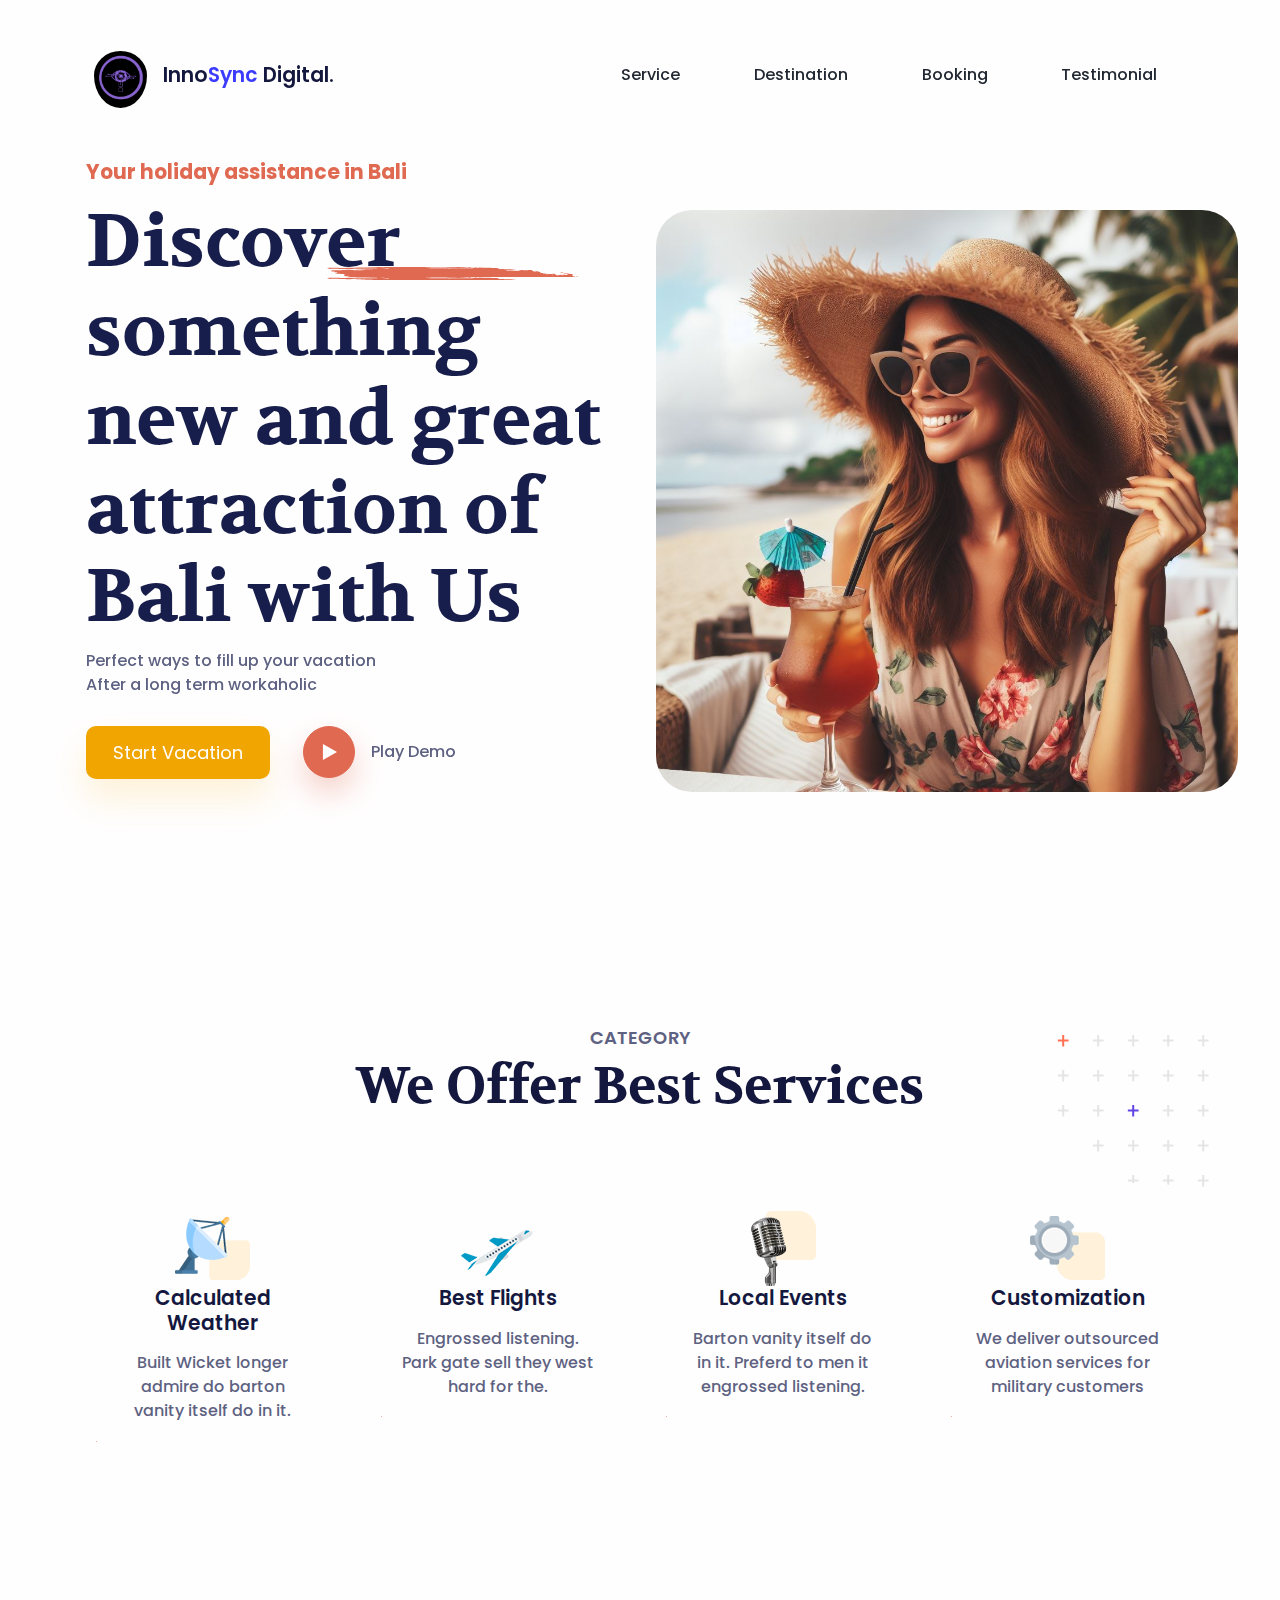
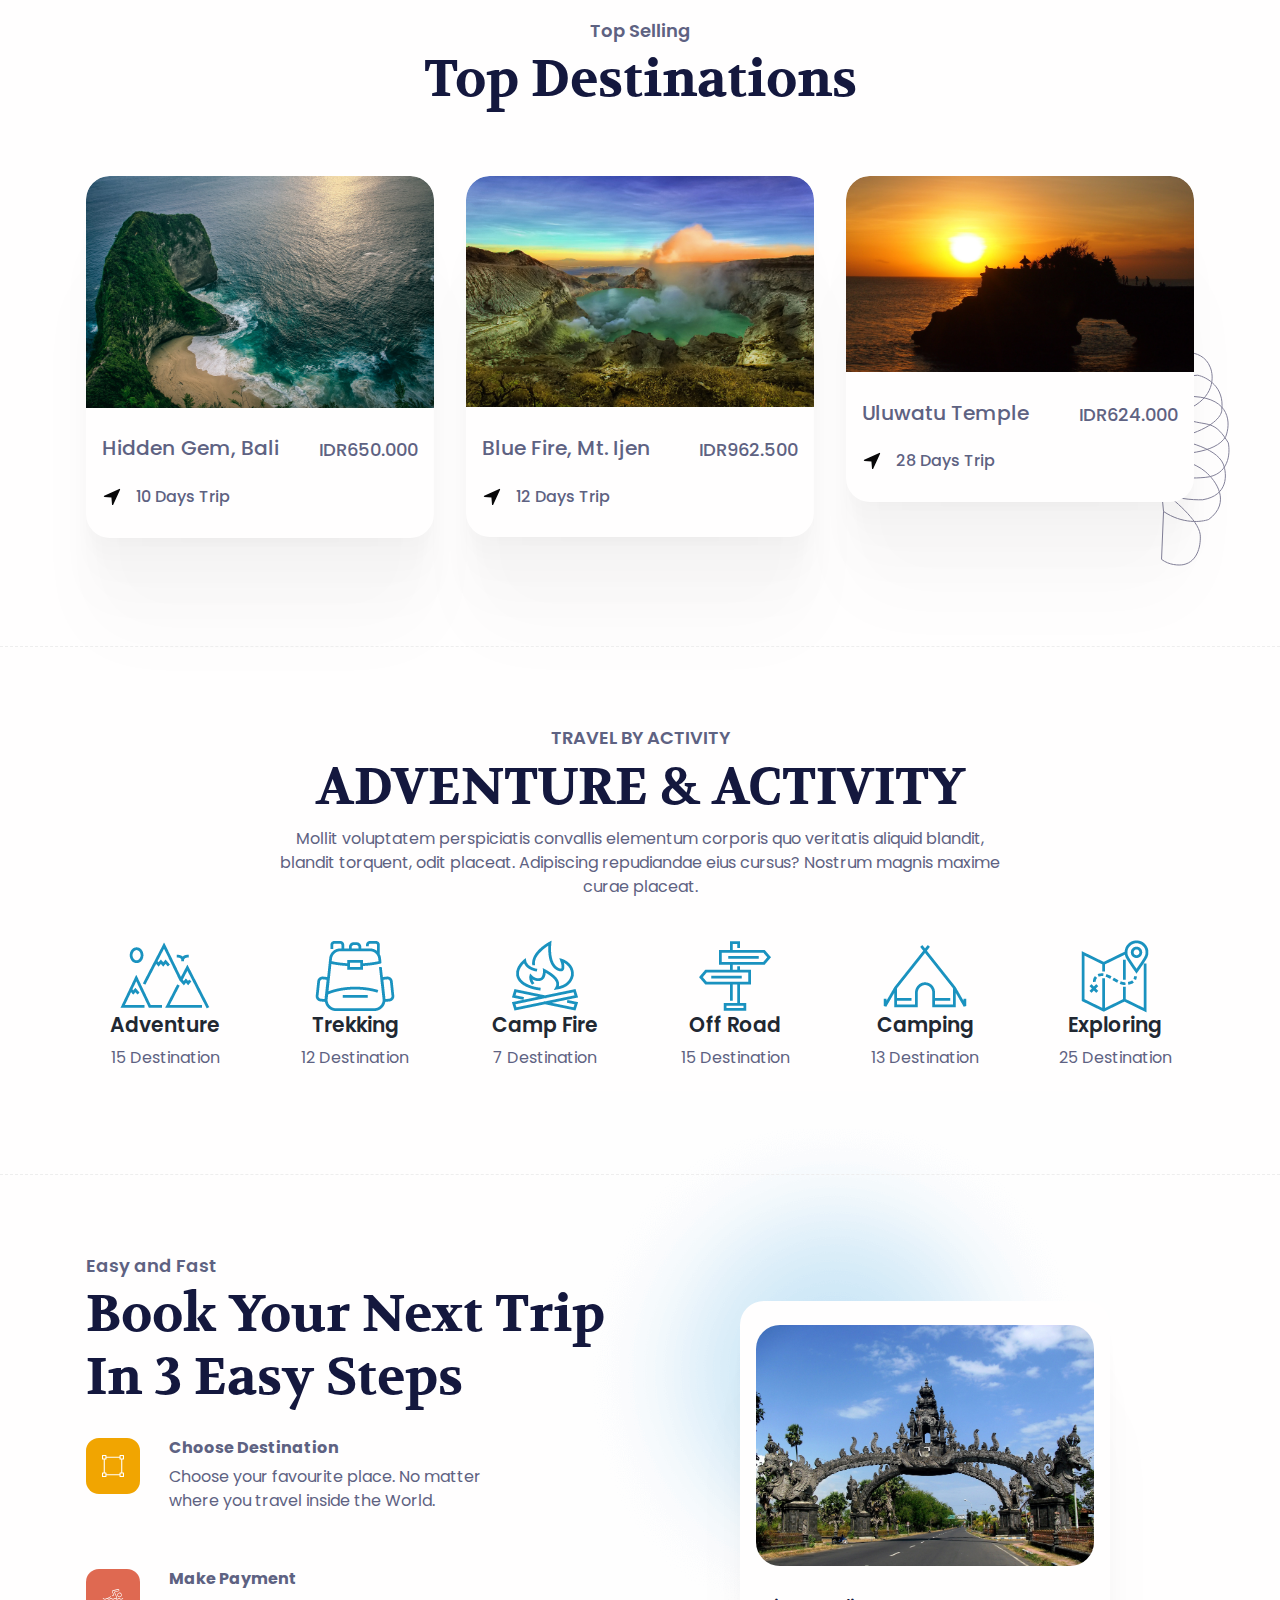
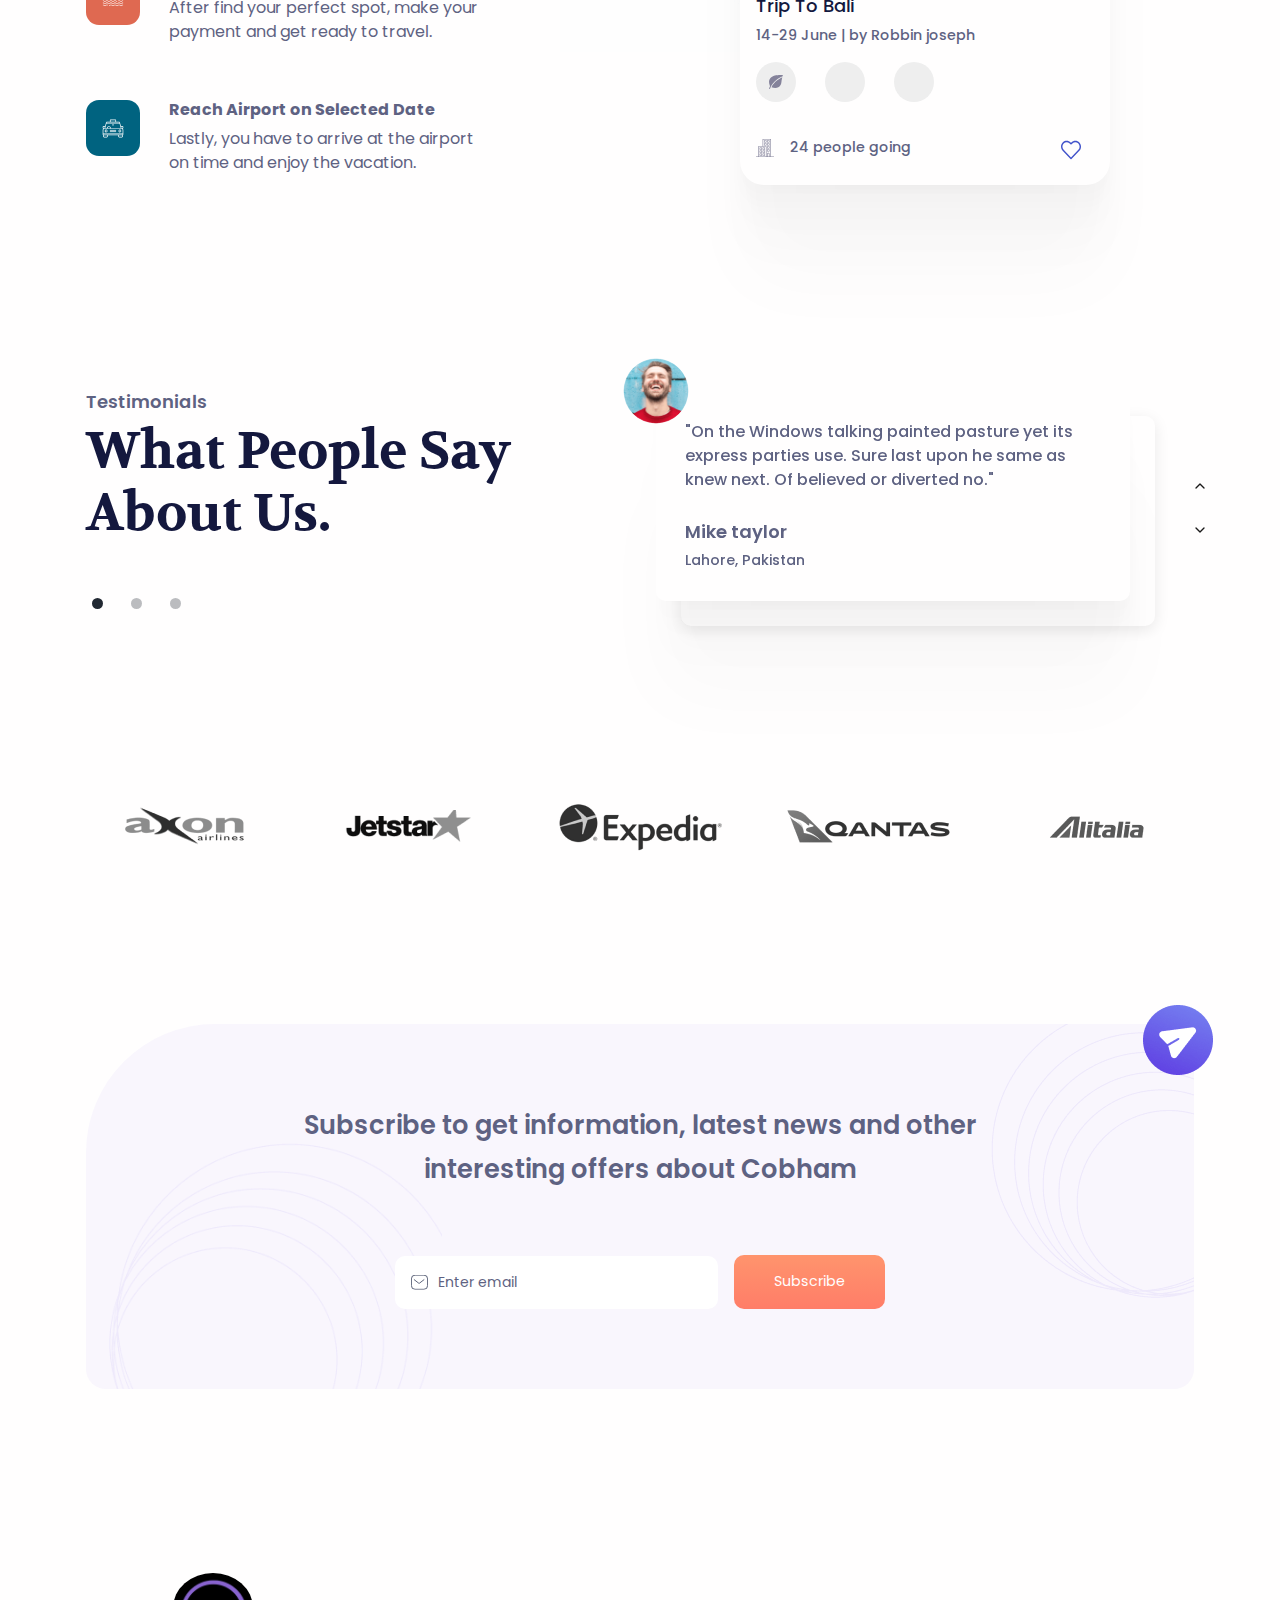
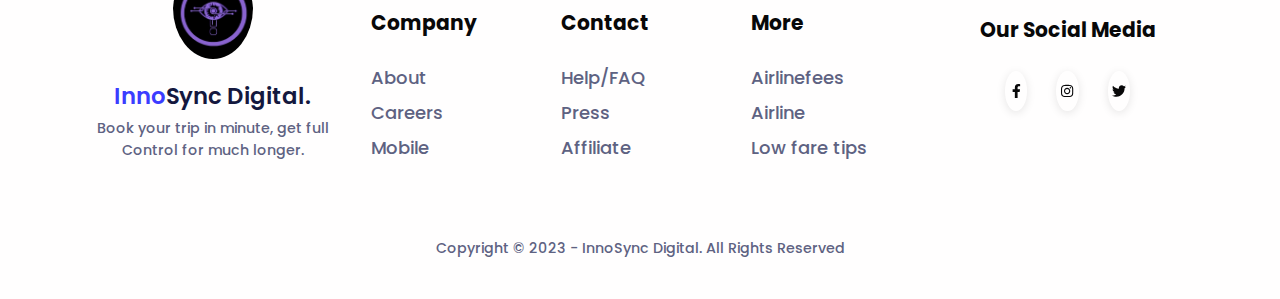
==== index.html @ 0de0a308 "Add files via upload" ====
<!DOCTYPE html>
<html lang="en-US" dir="ltr">

  <head>
    <meta charset="utf-8">
    <meta http-equiv="X-UA-Compatible" content="IE=edge">
    <meta name="viewport" content="width=device-width, initial-scale=1">


    <!-- ===============================================-->
    <!--    Document Title-->
    <!-- ===============================================-->
    <title>InnoSync | Travel Agency </title>


    <!-- ===============================================-->
    <!--    Favicons-->
    <!-- ===============================================-->
    <link rel="apple-touch-icon" sizes="180x180" href="../public/assets/img/favicons/apple-touch-icon.png">
    <link rel="icon" type="image/png" sizes="32x32" href="../public/assets/img/favicons/favicon-32x32.png">
    <link rel="icon" type="image/png" sizes="16x16" href="../public/assets/img/favicons/favicon-16x16.png">
    <link rel="shortcut icon" type="image/x-icon" href="../public/assets/img/favicons/favicon.ico">
    <link rel="manifest" href="../public/assets/img/favicons/manifest.json">
    <meta name="msapplication-TileImage" content="../public/assets/img/favicons/mstile-150x150.png">
    <meta name="theme-color" content="#ffffff">


    <!-- ===============================================-->
    <!--    Stylesheets-->
    <!-- ===============================================-->
    <link href="../public/assets/css/theme.css" rel="stylesheet" />

  </head>


  <body>

    <!-- ===============================================-->
    <!--    Main Content-->
    <!-- ===============================================-->
    <main class="main" id="top">
      <nav class="navbar navbar-expand-lg navbar-light fixed-top py-5 d-block" data-navbar-on-scroll="data-navbar-on-scroll">
        <div class="container">
          <a class="navbar-brand d-flex" href="index.html">
            <img src="../public/assets/img/logo.jpg" height="65" alt="logo" class="rounded-circle pt-2 mx-2" />
            <h4 class="align-self-center pt-2 ms-2">Inno<span style="color: rgb(60, 60, 255);">Sync</span> Digital.</h4>
          </a>
          <button class="navbar-toggler" type="button" data-bs-toggle="collapse" data-bs-target="#navbarSupportedContent" aria-controls="navbarSupportedContent" aria-expanded="false" aria-label="Toggle navigation"><span class="navbar-toggler-icon"> </span></button>
          <div class="collapse navbar-collapse border-top border-lg-0 mt-4 mt-lg-0" id="navbarSupportedContent">
            <ul class="navbar-nav ms-auto pt-2 pt-lg-0 font-base align-items-lg-center align-items-start">
              <li class="nav-item px-3 px-xl-4"><a class="nav-link fw-medium" aria-current="page" href="#service">Service</a></li>
              <li class="nav-item px-3 px-xl-4"><a class="nav-link fw-medium" aria-current="page" href="#destination">Destination</a></li>
              <li class="nav-item px-3 px-xl-4"><a class="nav-link fw-medium" aria-current="page" href="#booking">Booking</a></li>
              <li class="nav-item px-3 px-xl-4"><a class="nav-link fw-medium" aria-current="page" href="#testimonial">Testimonial</a></li>
            </ul>
          </div>
        </div>
      </nav>
      <section style="padding-top: 7rem;">
        <div class="bg-holder" style="background-image:url(assets/img/hero/hero-bg.svg);">
        </div>
        <!--/.bg-holder-->

        <div class="container">
          <div class="row align-items-center">
            <div class="col-12 col-md-5 col-lg-6 order-0 order-md-1 px-0 pe-3 text-end"><img class="mx-0 mt-7 pt-md-0 hero-img ms-md-3 rounded-3" src="../public/assets/img/hero/Hero-img.jpeg" alt="hero-header" width="100%"/></div>
            <div class="col-md-7 col-lg-6 text-md-start text-center py-6">
              <h4 class="fw-bold text-danger mb-3">Your holiday assistance in Bali</h4>
              <h1 class="hero-title">Discover something new and great attraction of Bali with Us</h1>
              <p class="mb-4 fw-medium text-lg-start">Perfect ways to fill up your vacation <br class="d-none d-xl-block" />After a long term workaholic</p>
              <div class="text-center text-md-start"> <a class="btn btn-primary btn-lg me-md-4 mb-3 mb-md-0 border-0 primary-btn-shadow" href="#!" role="button">Start Vacation</a>
                <div class="w-100 d-block d-md-none"></div><a href="#!" role="button" data-bs-toggle="modal" data-bs-target="#popupVideo"><span class="btn btn-danger round-btn-lg rounded-circle me-3 danger-btn-shadow"> <img src="../public/assets/img/hero/play.svg" width="15" alt="paly"/></span></a><span class="fw-medium">Play Demo</span>
                <div class="modal fade" id="popupVideo" tabindex="-1" aria-labelledby="popupVideo" aria-hidden="true">
                  <div class="modal-dialog modal-dialog-centered modal-lg">
                    <div class="modal-content">
                      <iframe class="rounded" style="width:100%;max-height:500px;" height="500px" src="https://www.youtube.com/embed/_lhdhL4UDIo" title="YouTube video player" allow="accelerometer; autoplay; clipboard-write; encrypted-media; gyroscope; picture-in-picture" allowfullscreen="allowfullscreen"></iframe>
                    </div>
                  </div>
                </div>
              </div>
            </div>
          </div>
        </div>
      </section>


      <!-- ============================================-->
      <!-- <section> begin ============================-->
      <section class="pt-5 pt-md-9" id="service">

        <div class="container">
          <div class="position-absolute z-index--1 end-0 d-none d-lg-block"><img src="../public/assets/img/category/shape.svg" style="max-width: 200px" alt="service" /></div>
          <div class="mb-7 text-center">
            <h5 class="text-secondary">CATEGORY </h5>
            <h3 class="fs-xl-10 fs-lg-8 fs-7 fw-bold font-cursive text-capitalize">We Offer Best Services</h3>
          </div>
          <div class="row">
            <div class="col-lg-3 col-sm-6 mb-6">
              <div class="card service-card shadow-hover rounded-3 text-center align-items-center">
                <div class="card-body p-xxl-5 p-4"> <img src="../public/assets/img/category/icon1.png" width="75" alt="Service" />
                  <h4 class="mb-3">Calculated Weather</h4>
                  <p class="mb-0 fw-medium">Built Wicket longer admire do barton vanity itself do in it.</p>
                </div>
              </div>
            </div>
            <div class="col-lg-3 col-sm-6 mb-6">
              <div class="card service-card shadow-hover rounded-3 text-center align-items-center">
                <div class="card-body p-xxl-5 p-4"> <img src="../public/assets/img/category/icon2.png" width="75" alt="Service" />
                  <h4 class="mb-3">Best Flights</h4>
                  <p class="mb-0 fw-medium">Engrossed listening. Park gate sell they west hard for the.</p>
                </div>
              </div>
            </div>
            <div class="col-lg-3 col-sm-6 mb-6">
              <div class="card service-card shadow-hover rounded-3 text-center align-items-center">
                <div class="card-body p-xxl-5 p-4"> <img src="../public/assets/img/category/icon3.png" width="75" alt="Service" />
                  <h4 class="mb-3">Local Events</h4>
                  <p class="mb-0 fw-medium">Barton vanity itself do in it. Preferd to men it engrossed listening.</p>
                </div>
              </div>
            </div>
            <div class="col-lg-3 col-sm-6 mb-6">
              <div class="card service-card shadow-hover rounded-3 text-center align-items-center">
                <div class="card-body p-xxl-5 p-4"> <img src="../public/assets/img/category/icon4.png" width="75" alt="Service" />
                  <h4 class="mb-3">Customization</h4>
                  <p class="mb-0 fw-medium">We deliver outsourced aviation services for military customers</p>
                </div>
              </div>
            </div>
          </div>
        </div><!-- end of .container-->

      </section>
      <!-- <section> close ============================-->
      <!-- ============================================-->




      <!-- ============================================-->
      <!-- <section> begin ============================-->
      <section class="pt-5" id="destination">

        <div class="container">
          <div class="position-absolute start-100 bottom-0 translate-middle-x d-none d-xl-block ms-xl-n4"><img src="../public/assets/img/dest/shape.svg" alt="destination" /></div>
          <div class="mb-7 text-center">
            <h5 class="text-secondary">Top Selling </h5>
            <h3 class="fs-xl-10 fs-lg-8 fs-7 fw-bold font-cursive text-capitalize">Top Destinations</h3>
          </div>
          <div class="row">
            <div class="col-md-4 mb-4">
              <div class="card overflow-hidden shadow"> <img class="card-img-top" src="../public/assets/img/dest/dest1.jpg" alt="Hidden Gem, Bali" />
                <div class="card-body py-4 px-3">
                  <div class="d-flex flex-column flex-lg-row justify-content-between mb-3">
                    <h4 class="text-secondary fw-medium"><a class="link-900 text-decoration-none stretched-link" href="#!">Hidden Gem, Bali</a></h4><span class="fs-1 fw-medium">IDR650.000</span>
                  </div>
                  <div class="d-flex align-items-center"> <img src="../public/assets/img/dest/navigation.svg" style="margin-right: 14px" width="20" alt="navigation" /><span class="fs-0 fw-medium">10 Days Trip</span></div>
                </div>
              </div>
            </div>
            <div class="col-md-4 mb-4">
              <div class="card overflow-hidden shadow"> <img class="card-img-top" src="../public/assets/img/dest/dest2.jpg" alt="Blue Fire, Mt. Ijen" />
                <div class="card-body py-4 px-3">
                  <div class="d-flex flex-column flex-lg-row justify-content-between mb-3">
                    <h4 class="text-secondary fw-medium"><a class="link-900 text-decoration-none stretched-link" href="#!">Blue Fire, Mt. Ijen</a></h4><span class="fs-1 fw-medium">IDR962.500</span>
                  </div>
                  <div class="d-flex align-items-center"> <img src="../public/assets/img/dest/navigation.svg" style="margin-right: 14px" width="20" alt="navigation" /><span class="fs-0 fw-medium">12 Days Trip</span></div>
                </div>
              </div>
            </div>
            <div class="col-md-4 mb-4">
              <div class="card overflow-hidden shadow"> <img class="card-img-top" src="../public/assets/img/dest/dest3.jpg" alt="Uluwatu Temple" />
                <div class="card-body py-4 px-3">
                  <div class="d-flex flex-column flex-lg-row justify-content-between mb-3">
                    <h4 class="text-secondary fw-medium"><a class="link-900 text-decoration-none stretched-link" href="#!">Uluwatu Temple</a></h4><span class="fs-1 fw-medium">IDR624.000</span>
                  </div>
                  <div class="d-flex align-items-center"> <img src="../public/assets/img/dest/navigation.svg" style="margin-right: 14px" width="20" alt="navigation" /><span class="fs-0 fw-medium">28 Days Trip</span></div>
                </div>
              </div>
            </div>
          </div>
        </div><!-- end of .container-->

      </section>
      <!-- <section> close ============================-->
      <!-- ============================================-->
      <section class="activity-section border-dashed-top border-dashed-bottom">
        <div class="container">
           <div class="section-heading text-center">
              <div class="row">
                 <div class="col-lg-8 offset-lg-2">
                    <h5 class="text-secondary">TRAVEL BY ACTIVITY</h5>
                    <h3 class="fs-xl-10 fs-lg-8 fs-7 fw-bold font-cursive text-capitalize">ADVENTURE & ACTIVITY</h3>
                    <p>Mollit voluptatem perspiciatis convallis elementum corporis quo veritatis aliquid blandit, blandit torquent, odit placeat. Adipiscing repudiandae eius cursus? Nostrum magnis maxime curae placeat.</p>
                 </div>
              </div>
           </div>
           <div class="activity-inner row">
              <div class="col-lg-2 col-md-4 col-sm-6 my-3 py-2 d-flex justify-content-center align-items-center text-center">
                 <div class="activity-item">
                    <div class="activity-icon">
                       <a href="#">
                          <img src="../public/assets/img/icons/icon6.png" alt="">
                       </a>
                    </div>
                    <div class="activity-content">
                       <h4>
                          <a href="#" style="text-decoration: none;">Adventure</a>
                       </h4>
                       <p class="mb-0">15 Destination</p>
                    </div>
                 </div>
              </div>
              <div class="col-lg-2 col-md-4 col-sm-6 my-3 py-2 d-flex justify-content-center align-items-center text-center">
                 <div class="activity-item">
                    <div class="activity-icon">
                       <a href="#">
                          <img src="../public/assets/img/icons/icon10.png" alt="">
                       </a>
                    </div>
                    <div class="activity-content">
                       <h4>
                          <a href="#" style="text-decoration: none;">Trekking</a>
                       </h4>
                       <p class="mb-0">12 Destination</p>
                    </div>
                 </div>
              </div>
              <div class="col-lg-2 col-md-4 col-sm-6 my-3 py-2 d-flex justify-content-center align-items-center text-center">
                 <div class="activity-item">
                    <div class="activity-icon">
                       <a href="#">
                          <img src="../public/assets/img/icons//icon9.png" alt="">
                       </a>
                    </div>
                    <div class="activity-content">
                       <h4>
                          <a href="#" style="text-decoration: none;">Camp Fire</a>
                       </h4>
                       <p class="mb-0">7 Destination</p>
                    </div>
                 </div>
              </div>
              <div class="col-lg-2 col-md-4 col-sm-6 my-3 py-2 d-flex justify-content-center align-items-center text-center">
                 <div class="activity-item">
                    <div class="activity-icon">
                       <a href="#">
                          <img src="../public/assets/img/icons/icon8.png" alt="">
                       </a>
                    </div>
                    <div class="activity-content">
                       <h4>
                          <a href="#" style="text-decoration: none;">Off Road</a>
                       </h4>
                       <p class="mb-0">15 Destination</p>
                    </div>
                 </div>
              </div>
              <div class="col-lg-2 col-md-4 col-sm-6 my-3 py-2 d-flex justify-content-center align-items-center text-center">
                 <div class="activity-item">
                    <div class="activity-icon">
                       <a href="#">
                          <img src="../public/assets/img/icons/icon7.png" alt="">
                       </a>
                    </div>
                    <div class="activity-content">
                       <h4>
                          <a href="#" style="text-decoration: none;">Camping</a>
                       </h4>
                       <p class="mb-0">13 Destination</p>
                    </div>
                 </div>
              </div>
              <div class="col-lg-2 col-md-4 col-sm-6 my-3 py-2 d-flex justify-content-center align-items-center text-center">
                 <div class="activity-item">
                    <div class="activity-icon">
                       <a href="#">
                          <img src="../public/assets/img/icons/icon11.png" alt="">
                       </a>
                    </div>
                    <div class="activity-content">
                       <h4>
                          <a href="#" style="text-decoration: none;">Exploring</a>
                       </h4>
                       <p class="mb-0">25 Destination</p>
                    </div>
                 </div>
              </div>
           </div>
        </div>
      </section>



      <!-- ============================================-->
      <!-- <section> begin ============================-->
      <section id="booking">

        <div class="container">
          <div class="row align-items-center">
            <div class="col-lg-6">
              <div class="mb-4 text-start">
                <h5 class="text-secondary">Easy and Fast </h5>
                <h3 class="fs-xl-10 fs-lg-8 fs-7 fw-bold font-cursive text-capitalize">Book your next trip in 3 easy steps</h3>
              </div>
              <div class="d-flex align-items-start mb-5">
                <div class="bg-primary me-sm-4 me-3 p-3" style="border-radius: 13px"> <img src="../public/assets/img/steps/selection.svg" width="22" alt="steps" /></div>
                <div class="flex-1">
                  <h5 class="text-secondary fw-bold fs-0">Choose Destination</h5>
                  <p>Choose your favourite place. No matter <br class="d-none d-sm-block"> where you travel inside the World.</p>
                </div>
              </div>
              <div class="d-flex align-items-start mb-5">
                <div class="bg-danger me-sm-4 me-3 p-3" style="border-radius: 13px"> <img src="../public/assets/img/steps/water-sport.svg" width="22" alt="steps" /></div>
                <div class="flex-1">
                  <h5 class="text-secondary fw-bold fs-0">Make Payment</h5>
                  <p>After find your perfect spot, make your <br class="d-none d-sm-block"> payment and get ready to travel.</p>
                </div>
              </div>
              <div class="d-flex align-items-start mb-5">
                <div class="bg-info me-sm-4 me-3 p-3" style="border-radius: 13px"> <img src="../public/assets/img/steps/taxi.svg" width="22" alt="steps" /></div>
                <div class="flex-1">
                  <h5 class="text-secondary fw-bold fs-0">Reach Airport on Selected Date</h5>
                  <p>Lastly, you have to arrive at the airport <br class="d-none d-sm-block"> on time and enjoy the vacation.</p>
                </div>
              </div>
            </div>
            <div class="col-lg-6 d-flex justify-content-center align-items-start">
              <div class="card position-relative shadow" style="max-width: 370px;">
                <div class="position-absolute z-index--1 me-10 me-xxl-0" style="right:-160px;top:-210px;"> <img src="../public/assets/img/steps/bg.png" style="max-width:550px;" alt="shape" /></div>
                <div class="card-body p-3"> <img class="mb-4 mt-2 rounded-2 w-100" src="../public/assets/img/steps/booking-img.jpg" alt="booking" />
                  <div>
                    <h5 class="fw-medium">Trip To Bali</h5>
                    <p class="fs--1 mb-3 fw-medium">14-29 June | by Robbin joseph</p>
                    <div class="icon-group mb-4"> <span class="btn icon-item"> <img src="../public/assets/img/steps/leaf.svg" alt=""/></span><span class="btn icon-item"> <img src="assets/img/steps/map.svg" alt=""/></span><span class="btn icon-item"> <img src="assets/img/steps/send.svg" alt=""/></span>
                    </div>
                    <div class="d-flex align-items-center justify-content-between">
                      <div class="d-flex align-items-center mt-n1"><img class="me-3" src="../public/assets/img/steps/building.svg" width="18" alt="building" /><span class="fs--1 fw-medium">24 people going</span></div>
                      <div class="show-onhover position-relative">
                        <div class="card hideEl shadow position-absolute end-0 start-xl-50 bottom-100 translate-xl-middle-x ms-3" style="width: 260px;border-radius:18px;">
                          <div class="card-body py-3">
                            <div class="d-flex">
                              <div style="margin-right: 10px"> <img class="pt-2 rounded-3" src="../public/assets/img/dest/dest2.jpg" width="50" alt="favorite" /></div>
                              <div>
                                <p class="fs--1 mb-1 fw-medium">Ongoing </p>
                                <h5 class="fw-medium mb-3">Trip to Mt.Ijen</h5>
                                <h6 class="fs--1 fw-medium mb-2"><span>40%</span> completed</h6>
                                <div class="progress" style="height: 6px;">
                                  <div class="progress-bar" role="progressbar" style="width: 40%;" aria-valuenow="25" aria-valuemin="0" aria-valuemax="100"></div>
                                </div>
                              </div>
                            </div>
                          </div>
                        </div>
                        <button class="btn"> <img src="../public/assets/img/steps/heart.svg" width="20" alt="step" /></button>
                      </div>
                    </div>
                  </div>
                </div>
              </div>
            </div>
          </div>
        </div><!-- end of .container-->

      </section>
      <!-- <section> close ============================-->
      <!-- ============================================-->




      <!-- ============================================-->
      <!-- <section> begin ============================-->
      <section id="testimonial">

        <div class="container">
          <div class="row">
            <div class="col-lg-5">
              <div class="mb-8 text-start">
                <h5 class="text-secondary">Testimonials </h5>
                <h3 class="fs-xl-10 fs-lg-8 fs-7 fw-bold font-cursive text-capitalize">What people say about Us.</h3>
              </div>
            </div>
            <div class="col-lg-1"></div>
            <div class="col-lg-6">
              <div class="pe-7 ps-5 ps-lg-0">
                <div class="carousel slide carousel-fade position-static" id="testimonialIndicator" data-bs-ride="carousel">
                  <div class="carousel-indicators">
                    <button class="active" type="button" data-bs-target="#testimonialIndicator" data-bs-slide-to="0" aria-current="true" aria-label="Testimonial 0"></button>
                    <button class="false" type="button" data-bs-target="#testimonialIndicator" data-bs-slide-to="1" aria-current="true" aria-label="Testimonial 1"></button>
                    <button class="false" type="button" data-bs-target="#testimonialIndicator" data-bs-slide-to="2" aria-current="true" aria-label="Testimonial 2"></button>
                  </div>
                  <div class="carousel-inner">
                    <div class="carousel-item position-relative active">
                      <div class="card shadow" style="border-radius:10px;">
                        <div class="position-absolute start-0 top-0 translate-middle"> <img class="rounded-circle fit-cover" src="../public/assets/img/testimonial/author.png" height="65" width="65" alt="" /></div>
                        <div class="card-body p-4">
                          <p class="fw-medium mb-4">&quot;On the Windows talking painted pasture yet its express parties use. Sure last upon he same as knew next. Of believed or diverted no.&quot;</p>
                          <h5 class="text-secondary">Mike taylor</h5>
                          <p class="fw-medium fs--1 mb-0">Lahore, Pakistan</p>
                        </div>
                      </div>
                      <div class="card shadow-sm position-absolute top-0 z-index--1 mb-3 w-100 h-100" style="border-radius:10px;transform:translate(25px, 25px)"> </div>
                    </div>
                    <div class="carousel-item position-relative ">
                      <div class="card shadow" style="border-radius:10px;">
                        <div class="position-absolute start-0 top-0 translate-middle"> <img class="rounded-circle fit-cover" src="../public/assets/img/testimonial/author2.png" height="65" width="65" alt="" /></div>
                        <div class="card-body p-4">
                          <p class="fw-medium mb-4">&quot;InnoSync is recognized as one of the finest travel agency in the world. When it came to planning a trip, I found them to be dependable.&quot;</p>
                          <h5 class="text-secondary">Thomas Wagon</h5>
                          <p class="fw-medium fs--1 mb-0">CEO of Red Button</p>
                        </div>
                      </div>
                      <div class="card shadow-sm position-absolute top-0 z-index--1 mb-3 w-100 h-100" style="border-radius:10px;transform:translate(25px, 25px)"> </div>
                    </div>
                    <div class="carousel-item position-relative ">
                      <div class="card shadow" style="border-radius:10px;">
                        <div class="position-absolute start-0 top-0 translate-middle"> <img class="rounded-circle fit-cover" src="../public/assets/img/testimonial/author3.png" height="65" width="65" alt="" /></div>
                        <div class="card-body p-4">
                          <p class="fw-medium mb-4">&quot;On the Windows talking painted pasture yet its express parties use. Sure last upon he same as knew next. Of believed or diverted no.&quot;</p>
                          <h5 class="text-secondary">Kelly Willium</h5>
                          <p class="fw-medium fs--1 mb-0">Khulna, Bangladesh</p>
                        </div>
                      </div>
                      <div class="card shadow-sm position-absolute top-0 z-index--1 mb-3 w-100 h-100" style="border-radius:10px;transform:translate(25px, 25px)"> </div>
                    </div>
                  </div>
                  <div class="carousel-navigation d-flex flex-column flex-between-center position-absolute end-0 top-lg-50 bottom-0 translate-middle-y z-index-1 me-3 me-lg-0" style="height:60px;width:20px;">
                    <button class="carousel-control-prev position-static" type="button" data-bs-target="#testimonialIndicator" data-bs-slide="prev"><img src="../public/assets/img/icons/up.svg" width="16" alt="icon" /></button>
                    <button class="carousel-control-next position-static" type="button" data-bs-target="#testimonialIndicator" data-bs-slide="next"><img src="../public/assets/img/icons/down.svg" width="16" alt="icon" /></button>
                  </div>
                </div>
              </div>
            </div>
          </div>
        </div><!-- end of .container-->

      </section>
      <!-- <section> close ============================-->
      <!-- ============================================-->


      <div class="position-relative pt-9 pt-lg-8 pb-6 pb-lg-8">
        <div class="container">
          <div class="row row-cols-lg-5 row-cols-md-3 row-cols-2 flex-center">
            <div class="col">
              <div class="card shadow-hover mb-4" style="border-radius:10px;">
                <div class="card-body text-center"> <img class="img-fluid" src="../public/assets/img/partner/1.png" alt="" /></div>
              </div>
            </div>
            <div class="col">
              <div class="card shadow-hover mb-4" style="border-radius:10px;">
                <div class="card-body text-center"> <img class="img-fluid" src="../public/assets/img/partner/2.png" alt="" /></div>
              </div>
            </div>
            <div class="col">
              <div class="card shadow-hover mb-4" style="border-radius:10px;">
                <div class="card-body text-center"> <img class="img-fluid" src="../public/assets/img/partner/3.png" alt="" /></div>
              </div>
            </div>
            <div class="col">
              <div class="card shadow-hover mb-4" style="border-radius:10px;">
                <div class="card-body text-center"> <img class="img-fluid" src="../public/assets/img/partner/4.png" alt="" /></div>
              </div>
            </div>
            <div class="col">
              <div class="card shadow-hover mb-4" style="border-radius:10px;">
                <div class="card-body text-center"> <img class="img-fluid" src="../public/assets/img/partner/5.png" alt="" /></div>
              </div>
            </div>
          </div>
        </div>
      </div>


      <!-- ============================================-->
      <!-- <section> begin ============================-->
      <section class="pt-6">

        <div class="container">
          <div class="py-8 px-5 position-relative text-center" style="background-color: rgba(223, 215, 249, 0.199);border-radius: 129px 20px 20px 20px;">
            <div class="position-absolute start-100 top-0 translate-middle ms-md-n3 ms-n4 mt-3"> <img src="../public/assets/img/cta/send.png" style="max-width:70px;" alt="send icon" /></div>
            <div class="position-absolute end-0 top-0 z-index--1"> <img src="../public/assets/img/cta/shape-bg2.png" width="264" alt="cta shape" /></div>
            <div class="position-absolute start-0 bottom-0 ms-3 z-index--1 d-none d-sm-block"> <img src="../public/assets/img/cta/shape-bg1.png" style="max-width: 340px;" alt="cta shape" /></div>
            <div class="row justify-content-center">
              <div class="col-lg-8 col-md-10">
                <h2 class="text-secondary lh-1-7 mb-7">Subscribe to get information, latest news and other interesting offers about Cobham</h2>
                <form class="row g-3 align-items-center w-lg-75 mx-auto">
                  <div class="col-sm">
                    <div class="input-group-icon">
                      <input class="form-control form-little-squirrel-control" type="email" placeholder="Enter email " aria-label="email" /><img class="input-box-icon" src="../public/assets/img/cta/mail.svg" width="17" alt="mail" />
                    </div>
                  </div>
                  <div class="col-sm-auto">
                    <button class="btn btn-danger orange-gradient-btn fs--1">Subscribe</button>
                  </div>
                </form>
              </div>
            </div>
          </div>
        </div><!-- end of .container-->

      </section>
      <!-- <section> close ============================-->
      <!-- ============================================-->




      <!-- ============================================-->
      <!-- <section> begin ============================-->
      <section class="pb-0 pb-lg-4">

        <div class="container">
          <div class="row">
            <div class="col-lg-3 col-md-7 col-12 mb-4 mb-md-6 mb-lg-2 order-0 pe-3 text-lg-center text-start"> 
              <div class="d-flex flex-row flex-lg-column justify-content-lg-center align-items-lg-center">
                <img class="mb-3 mt-2 pt-3 rounded-circle" src="../public/assets/img/logo.jpg" width="80" alt="InnoSync" />
                <h3 class="align-self-center pt-2 mx-3"><span style="color: rgb(60, 60, 255);">Inno</span>Sync Digital.</h3>
              </div>
              <p class="fs--1 text-secondary mb-0 fw-medium">Book your trip in minute, get full Control for much longer.</p>
            </div>
            <div class="col-lg-2 col-md-4 mb-4 mb-lg-0 order-lg-1 order-md-2 align-self-end">
              <h4 class="footer-heading-color fw-bold font-sans-serif mb-3 mb-lg-4">Company</h4>
              <ul class="list-unstyled mb-0">
                <li class="mb-2"><a class="link-900 fs-1 fw-medium text-decoration-none" href="#!">About</a></li>
                <li class="mb-2"><a class="link-900 fs-1 fw-medium text-decoration-none" href="#!">Careers</a></li>
                <li class="mb-2"><a class="link-900 fs-1 fw-medium text-decoration-none" href="#!">Mobile</a></li>
              </ul>
            </div>
            <div class="col-lg-2 col-md-4 mb-4 mb-lg-0 order-lg-2 order-md-3 align-self-end">
              <h4 class="footer-heading-color fw-bold font-sans-serif mb-3 mb-lg-4">Contact</h4>
              <ul class="list-unstyled mb-0">
                <li class="mb-2"><a class="link-900 fs-1 fw-medium text-decoration-none" href="#!">Help/FAQ</a></li>
                <li class="mb-2"><a class="link-900 fs-1 fw-medium text-decoration-none" href="#!">Press</a></li>
                <li class="mb-2"><a class="link-900 fs-1 fw-medium text-decoration-none" href="#!">Affiliate</a></li>
              </ul>
            </div>
            <div class="col-lg-2 col-md-4 mb-4 mb-lg-0 order-lg-3 order-md-4 align-self-end">
              <h4 class="footer-heading-color fw-bold font-sans-serif mb-3 mb-lg-4">More</h4>
              <ul class="list-unstyled mb-0">
                <li class="mb-2"><a class="link-900 fs-1 fw-medium text-decoration-none" href="#!">Airlinefees</a></li>
                <li class="mb-2"><a class="link-900 fs-1 fw-medium text-decoration-none" href="#!">Airline</a></li>
                <li class="mb-2"><a class="link-900 fs-1 fw-medium text-decoration-none" href="#!">Low fare tips</a></li>
              </ul>
            </div>
            <div class="d-flex flex-column  col-lg-3 col-md-5 col-12 mb-4 mb-md-6 mb-lg-4 order-lg-4 order-md-1 align-self-lg-end">
              <h4 class="footer-heading-color fw-bold font-sans-serif mb-3 mb-lg-4 text-lg-center text-start">Our Social Media</h4>
              <div class="icon-group mb-4 px-lg-7"> <a class="text-decoration-none icon-item shadow-social" id="facebook" href="#!"><i class="fab fa-facebook-f"> </i></a><a class="text-decoration-none icon-item shadow-social" id="instagram" href="#!"><i class="fab fa-instagram"> </i></a><a class="text-decoration-none icon-item shadow-social" id="twitter" href="#!"><i class="fab fa-twitter"> </i></a></div>
            </div>
          </div>
        </div><!-- end of .container-->

      </section>
      <!-- <section> close ============================-->
      <!-- ============================================-->


      <div class="py-5 text-center">
        <p class="mb-0 text-secondary fs--1 fw-medium">Copyright © 2023 - InnoSync Digital. All Rights Reserved </p>
      </div>
    </main>
    <!-- ===============================================-->
    <!--    End of Main Content-->
    <!-- ===============================================-->




    <!-- ===============================================-->
    <!--    JavaScripts-->
    <!-- ===============================================-->
    <script src="../public/vendors/@popperjs/popper.min.js"></script>
    <script src="../public/vendors/bootstrap/bootstrap.min.js"></script>
    <script src="../public/vendors/is/is.min.js"></script>
    <script src="https://polyfill.io/v3/polyfill.min.js?features=window.scroll"></script>
    <script src="../public/vendors/fontawesome/all.min.js"></script>
    <script src="../public/assets/js/theme.js"></script>

    <link href="https://fonts.googleapis.com/css2?family=Poppins:wght@400;500;600;700&amp;family=Volkhov:wght@700&amp;display=swap" rel="stylesheet">
  </body>

</html>
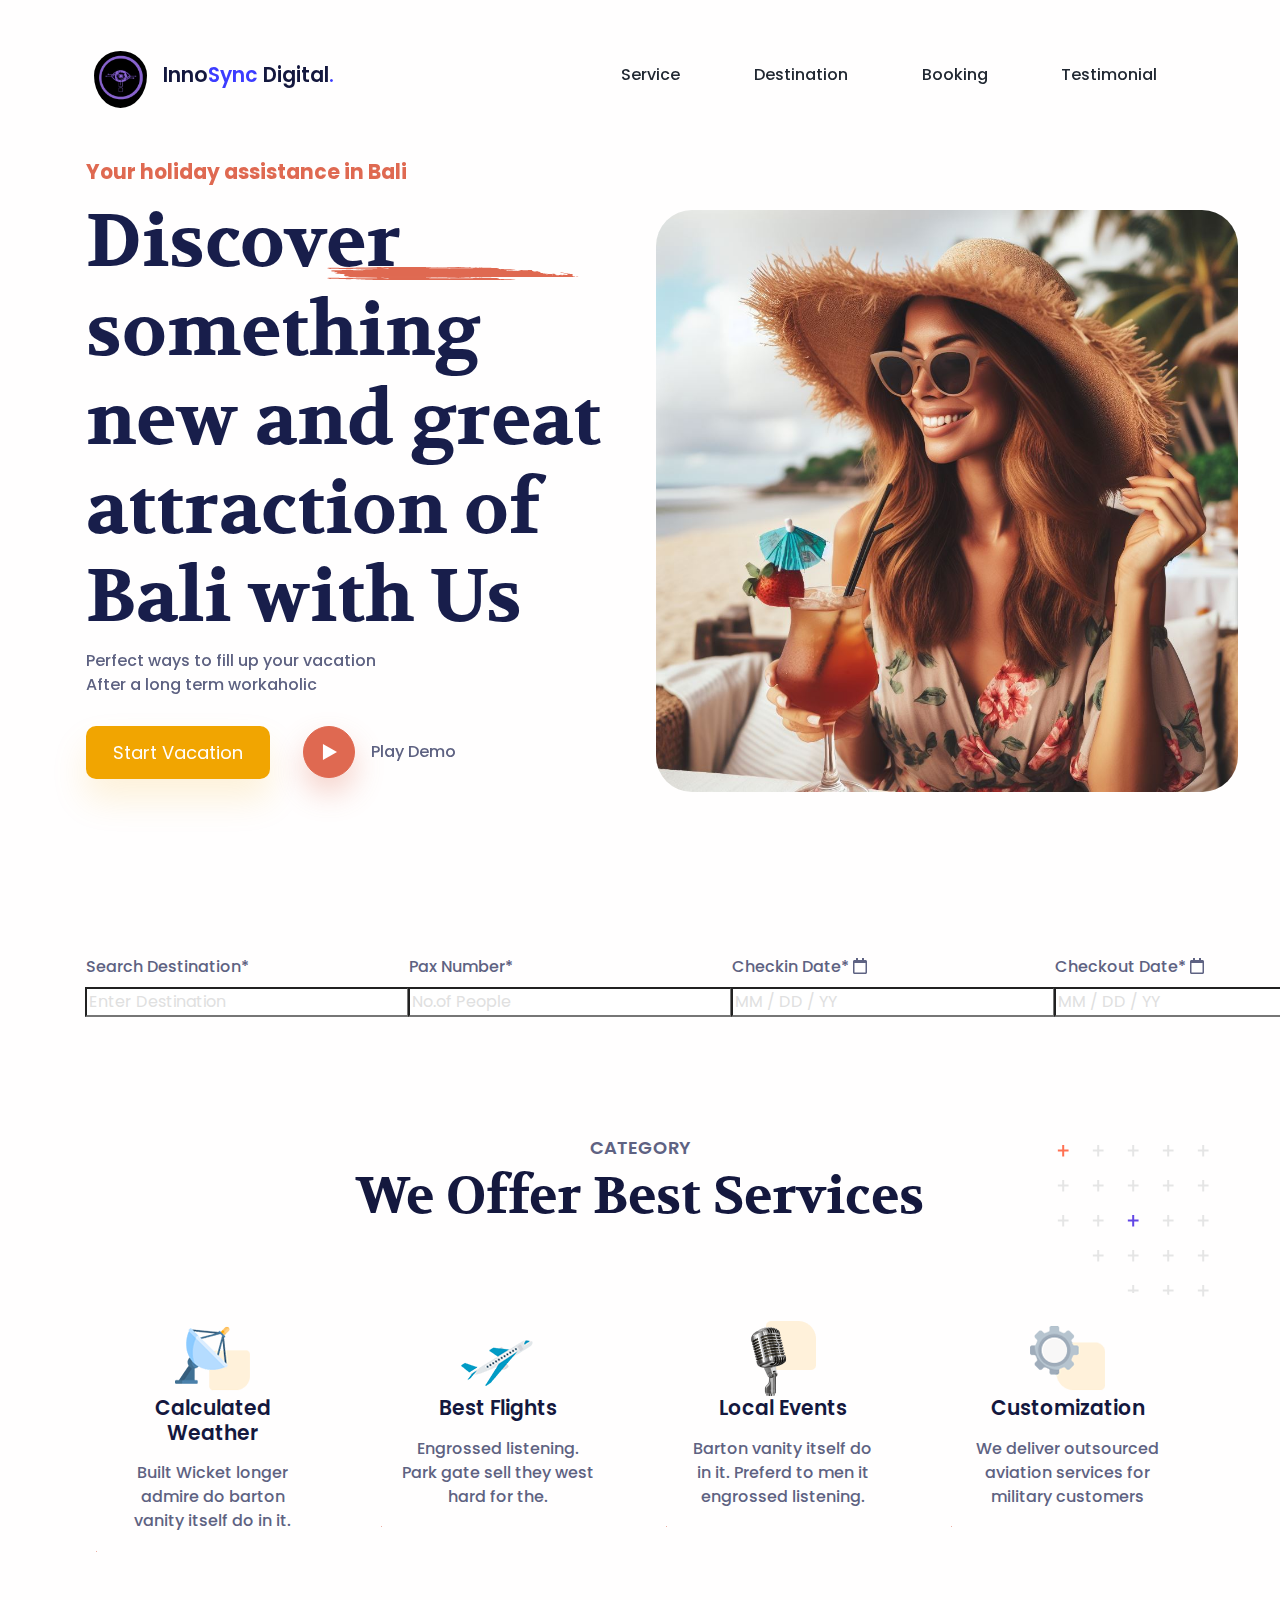
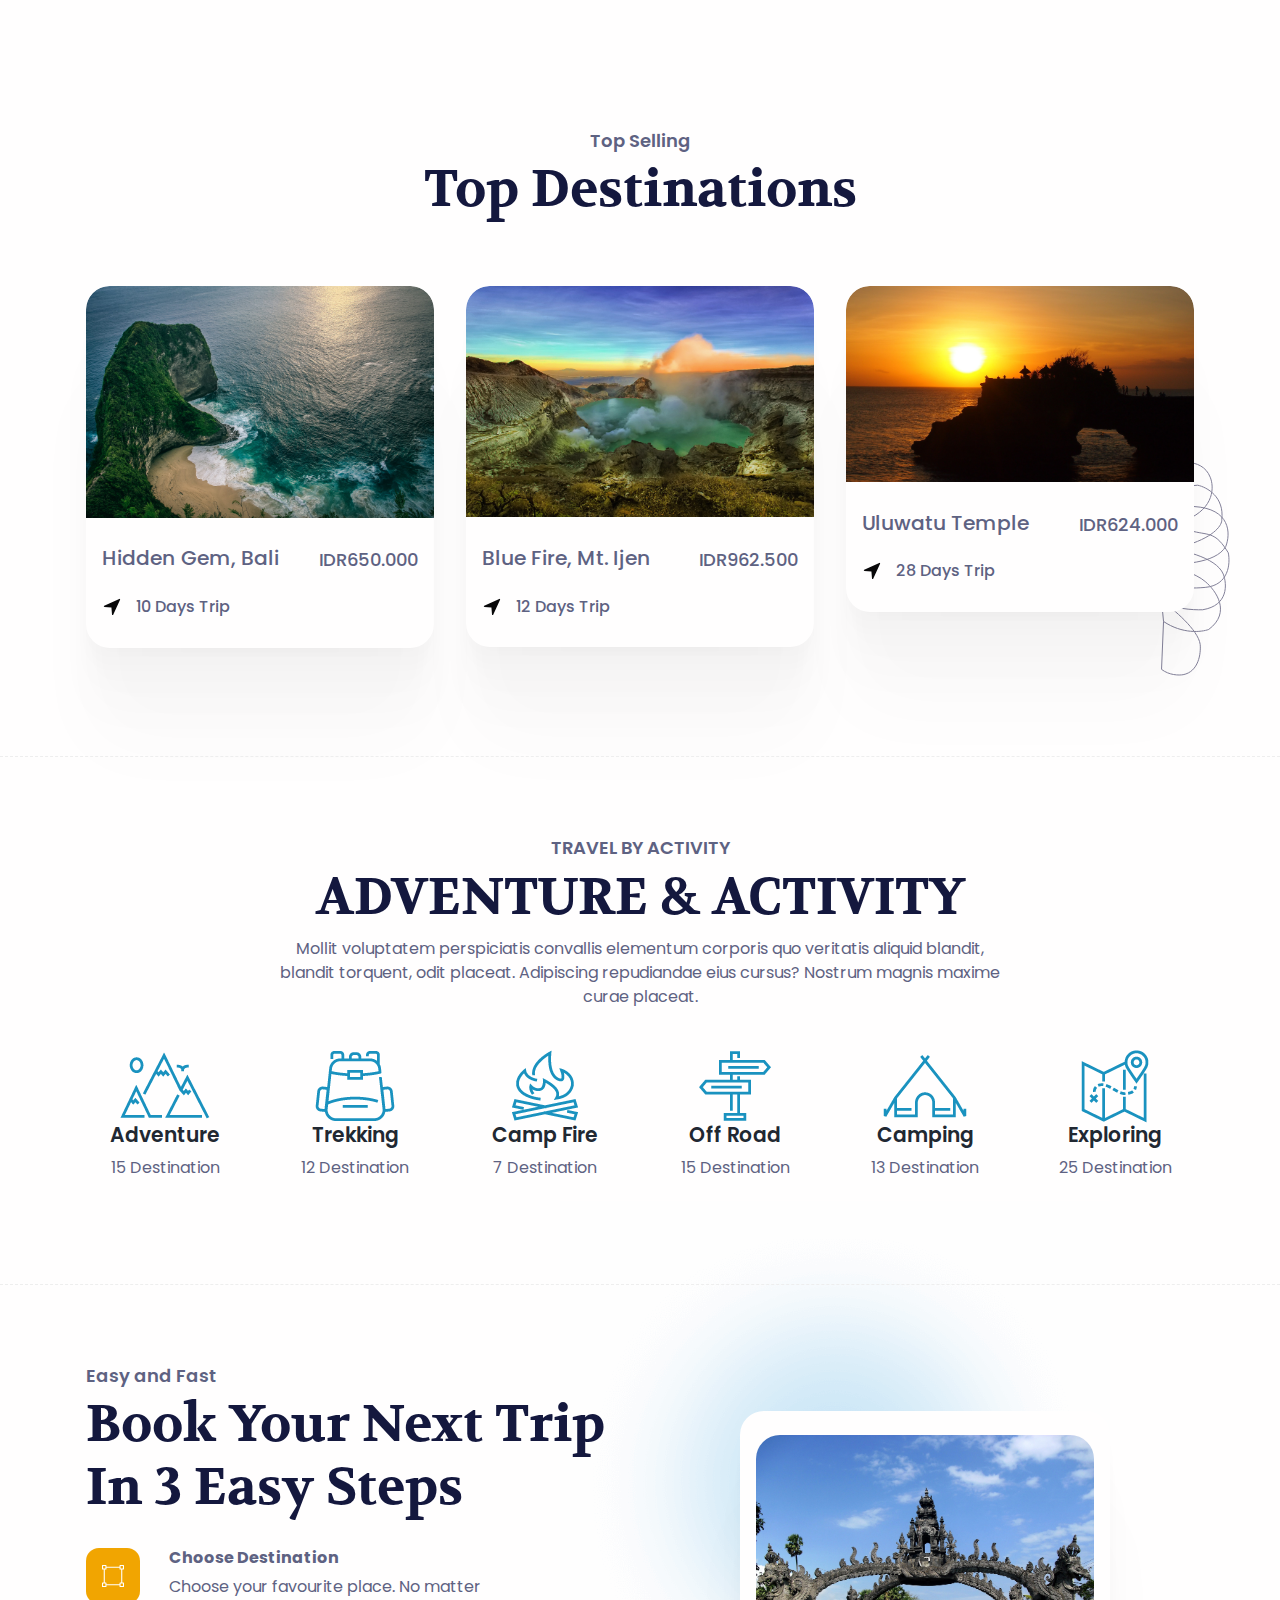
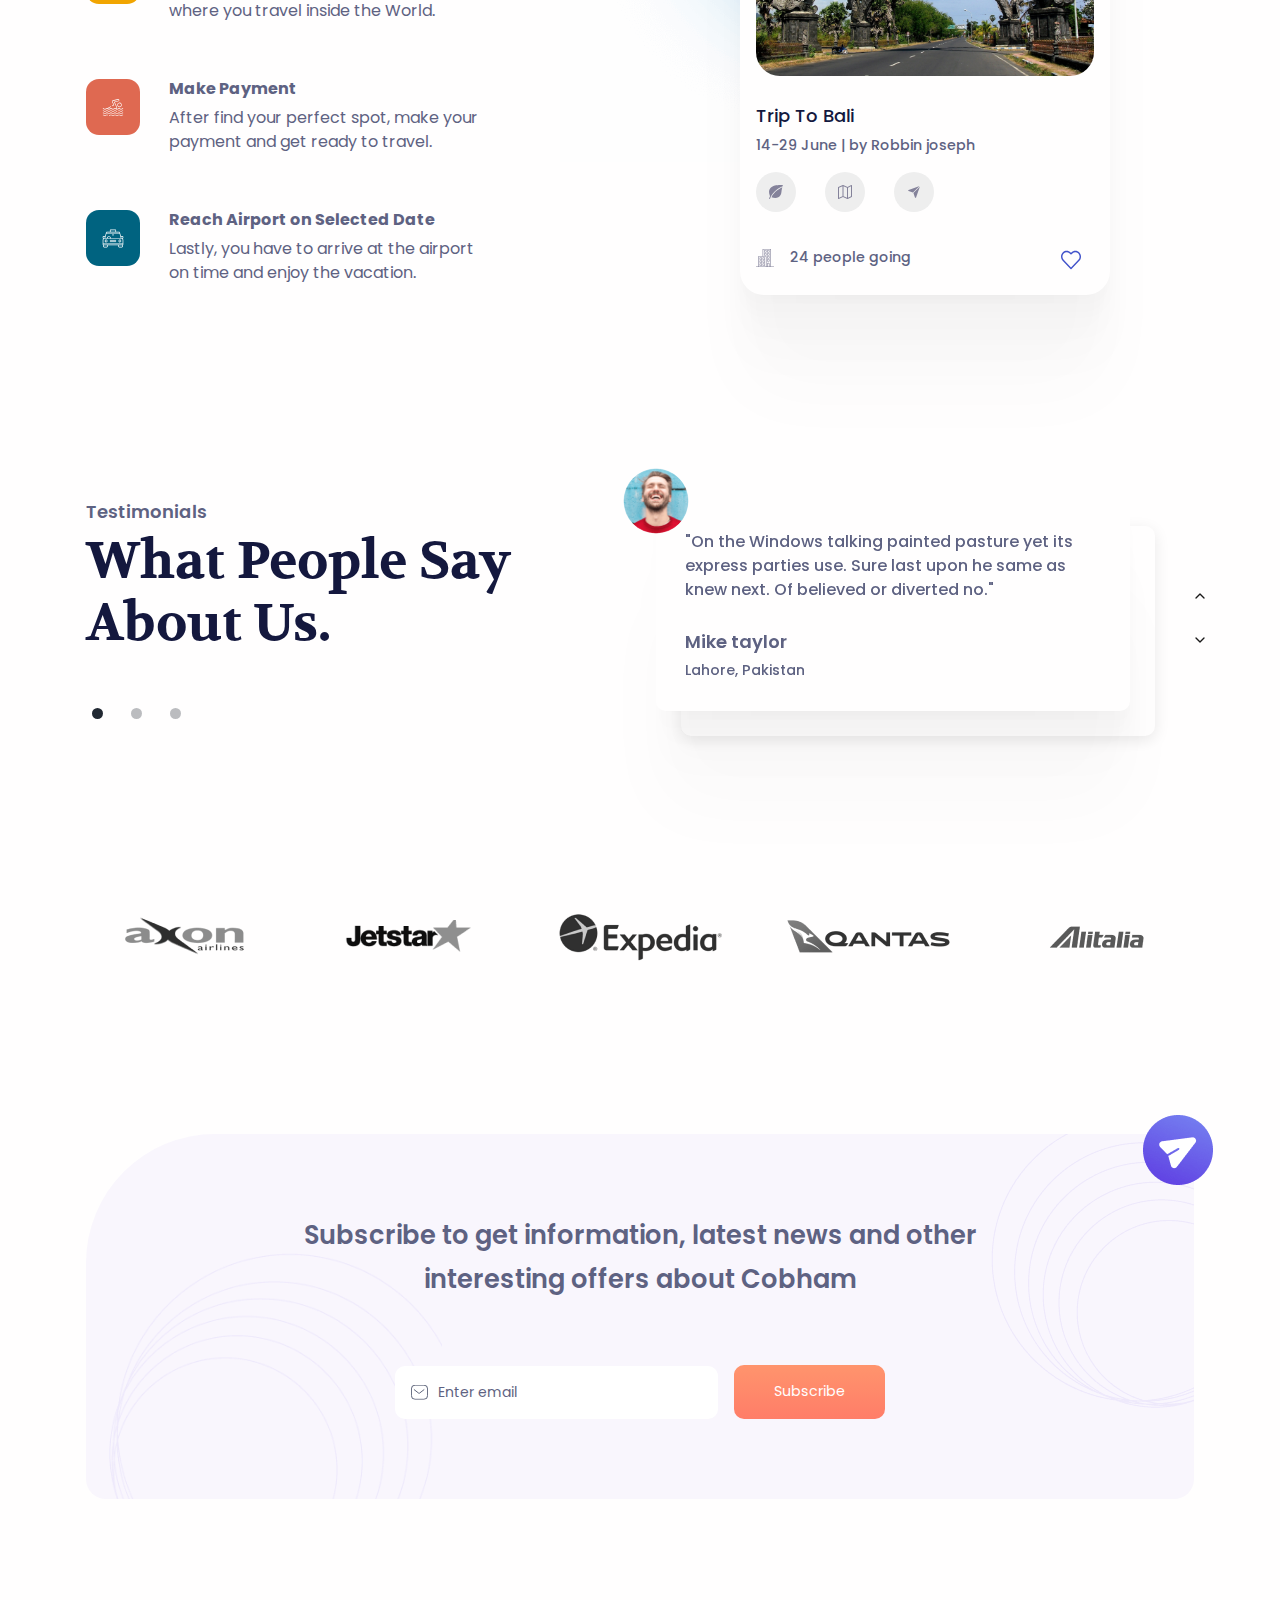
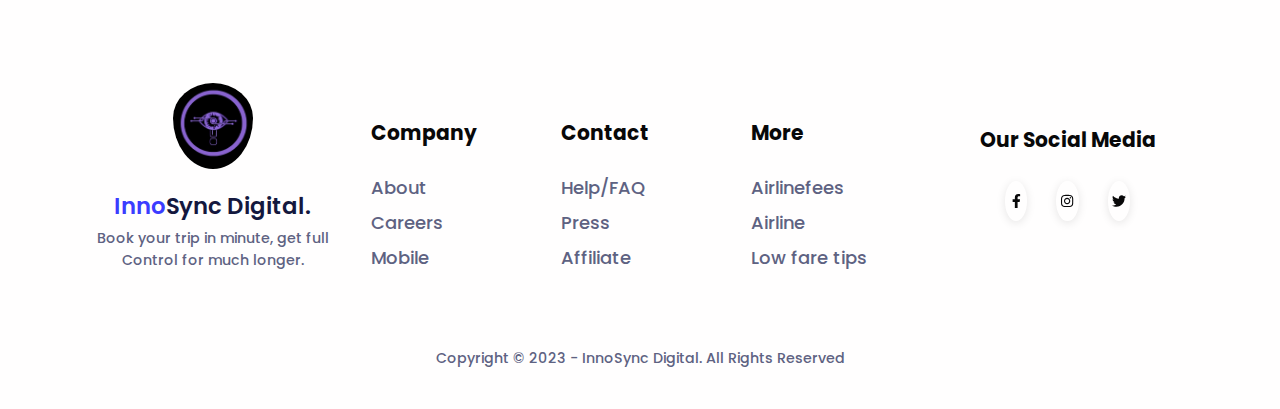
==== commit 3aad3a1f: "Update index.html" ====
--- a/index.html
+++ b/index.html
@@ -16,19 +16,19 @@
     <!-- ===============================================-->
     <!--    Favicons-->
     <!-- ===============================================-->
-    <link rel="apple-touch-icon" sizes="180x180" href="../public/assets/img/favicons/apple-touch-icon.png">
-    <link rel="icon" type="image/png" sizes="32x32" href="../public/assets/img/favicons/favicon-32x32.png">
-    <link rel="icon" type="image/png" sizes="16x16" href="../public/assets/img/favicons/favicon-16x16.png">
-    <link rel="shortcut icon" type="image/x-icon" href="../public/assets/img/favicons/favicon.ico">
-    <link rel="manifest" href="../public/assets/img/favicons/manifest.json">
-    <meta name="msapplication-TileImage" content="../public/assets/img/favicons/mstile-150x150.png">
+    <link rel="apple-touch-icon" sizes="180x180" href="./public/assets/img/favicons/apple-touch-icon.png">
+    <link rel="icon" type="image/png" sizes="32x32" href="./public/assets/img/favicons/favicon-32x32.png">
+    <link rel="icon" type="image/png" sizes="16x16" href="./public/assets/img/favicons/favicon-16x16.png">
+    <link rel="shortcut icon" type="image/x-icon" href="./public/assets/img/favicons/favicon.ico">
+    <link rel="manifest" href="./public/assets/img/favicons/manifest.json">
+    <meta name="msapplication-TileImage" content="./public/assets/img/favicons/mstile-150x150.png">
     <meta name="theme-color" content="#ffffff">
 
 
     <!-- ===============================================-->
     <!--    Stylesheets-->
     <!-- ===============================================-->
-    <link href="../public/assets/css/theme.css" rel="stylesheet" />
+    <link href="./public/assets/css/theme.css" rel="stylesheet" />
 
   </head>
 
@@ -42,8 +42,8 @@
       <nav class="navbar navbar-expand-lg navbar-light fixed-top py-5 d-block" data-navbar-on-scroll="data-navbar-on-scroll">
         <div class="container">
           <a class="navbar-brand d-flex" href="index.html">
-            <img src="../public/assets/img/logo.jpg" height="65" alt="logo" class="rounded-circle pt-2 mx-2" />
-            <h4 class="align-self-center pt-2 ms-2">Inno<span style="color: rgb(60, 60, 255);">Sync</span> Digital.</h4>
+            <img src="./public/assets/img/logo.jpg" height="65" alt="logo" class="rounded-circle pt-2 mx-2" />
+            <h4 class="align-self-center pt-2 ms-2">Inno<span style="color: rgb(60, 60, 255);">Sync</span> Digital<span style="color: rgb(60, 60, 255);">.</span></h4>
           </a>
           <button class="navbar-toggler" type="button" data-bs-toggle="collapse" data-bs-target="#navbarSupportedContent" aria-controls="navbarSupportedContent" aria-expanded="false" aria-label="Toggle navigation"><span class="navbar-toggler-icon"> </span></button>
           <div class="collapse navbar-collapse border-top border-lg-0 mt-4 mt-lg-0" id="navbarSupportedContent">
@@ -63,13 +63,13 @@
 
         <div class="container">
           <div class="row align-items-center">
-            <div class="col-12 col-md-5 col-lg-6 order-0 order-md-1 px-0 pe-3 text-end"><img class="mx-0 mt-7 pt-md-0 hero-img ms-md-3 rounded-3" src="../public/assets/img/hero/Hero-img.jpeg" alt="hero-header" width="100%"/></div>
+            <div class="col-12 col-md-5 col-lg-6 order-0 order-md-1 px-0 pe-3 text-end"><img class="mx-0 mt-7 pt-md-0 hero-img ms-md-3 rounded-3" src="./public/assets/img/hero/Hero-img.jpeg" alt="hero-header" width="100%"/></div>
             <div class="col-md-7 col-lg-6 text-md-start text-center py-6">
               <h4 class="fw-bold text-danger mb-3">Your holiday assistance in Bali</h4>
               <h1 class="hero-title">Discover something new and great attraction of Bali with Us</h1>
               <p class="mb-4 fw-medium text-lg-start">Perfect ways to fill up your vacation <br class="d-none d-xl-block" />After a long term workaholic</p>
               <div class="text-center text-md-start"> <a class="btn btn-primary btn-lg me-md-4 mb-3 mb-md-0 border-0 primary-btn-shadow" href="#!" role="button">Start Vacation</a>
-                <div class="w-100 d-block d-md-none"></div><a href="#!" role="button" data-bs-toggle="modal" data-bs-target="#popupVideo"><span class="btn btn-danger round-btn-lg rounded-circle me-3 danger-btn-shadow"> <img src="../public/assets/img/hero/play.svg" width="15" alt="paly"/></span></a><span class="fw-medium">Play Demo</span>
+                <div class="w-100 d-block d-md-none"></div><a href="#!" role="button" data-bs-toggle="modal" data-bs-target="#popupVideo"><span class="btn btn-danger round-btn-lg rounded-circle me-3 danger-btn-shadow"> <img src="./public/assets/img/hero/play.svg" width="15" alt="paly"/></span></a><span class="fw-medium">Play Demo</span>
                 <div class="modal fade" id="popupVideo" tabindex="-1" aria-labelledby="popupVideo" aria-hidden="true">
                   <div class="modal-dialog modal-dialog-centered modal-lg">
                     <div class="modal-content">
@@ -82,14 +82,43 @@
           </div>
         </div>
       </section>
-
+      <!-- ============= Hero Section Ends ===========-->
+      <!-- ============================================-->
+
+      <div class="trip-search-section shape-search-section mt-10 mt-lg-6 mb-0 pb-0">
+        <div class="slider-shape"></div>
+        <div class="container">
+           <div class="trip-search-inner white-bg d-flex">
+              <div class="input-group">
+                 <label> Search Destination* </label>
+                 <input type="text" name="s" placeholder="Enter Destination">
+              </div>
+              <div class="input-group">
+                 <label> Pax Number* </label>
+                 <input type="text" name="s" placeholder="No.of People">
+              </div>
+              <div class="input-group width-col-3">
+                 <label> Checkin Date* <i class="far fa-calendar"></i></label>
+                 <input class="input-date-picker" type="text" name="s" placeholder="MM / DD / YY" autocomplete="off" readonly="readonly">
+              </div>
+              <div class="input-group width-col-3">
+                 <label> Checkout Date* <i class="far fa-calendar"></i></label>
+                 <input class="input-date-picker" type="text" name="s" placeholder="MM / DD / YY" autocomplete="off" readonly="readonly">
+              </div>
+              <div class="input-group width-col-3">
+                 <label class="screen-reader-text"> Search </label>
+                 <input type="submit" name="travel-search" value="INQUIRE NOW">
+              </div>
+           </div>
+        </div>
+      </div>
 
       <!-- ============================================-->
       <!-- <section> begin ============================-->
       <section class="pt-5 pt-md-9" id="service">
 
         <div class="container">
-          <div class="position-absolute z-index--1 end-0 d-none d-lg-block"><img src="../public/assets/img/category/shape.svg" style="max-width: 200px" alt="service" /></div>
+          <div class="position-absolute z-index--1 end-0 d-none d-lg-block"><img src="./public/assets/img/category/shape.svg" style="max-width: 200px" alt="service" /></div>
           <div class="mb-7 text-center">
             <h5 class="text-secondary">CATEGORY </h5>
             <h3 class="fs-xl-10 fs-lg-8 fs-7 fw-bold font-cursive text-capitalize">We Offer Best Services</h3>
@@ -97,7 +126,7 @@
           <div class="row">
             <div class="col-lg-3 col-sm-6 mb-6">
               <div class="card service-card shadow-hover rounded-3 text-center align-items-center">
-                <div class="card-body p-xxl-5 p-4"> <img src="../public/assets/img/category/icon1.png" width="75" alt="Service" />
+                <div class="card-body p-xxl-5 p-4"> <img src="./public/assets/img/category/icon1.png" width="75" alt="Service" />
                   <h4 class="mb-3">Calculated Weather</h4>
                   <p class="mb-0 fw-medium">Built Wicket longer admire do barton vanity itself do in it.</p>
                 </div>
@@ -105,7 +134,7 @@
             </div>
             <div class="col-lg-3 col-sm-6 mb-6">
               <div class="card service-card shadow-hover rounded-3 text-center align-items-center">
-                <div class="card-body p-xxl-5 p-4"> <img src="../public/assets/img/category/icon2.png" width="75" alt="Service" />
+                <div class="card-body p-xxl-5 p-4"> <img src="./public/assets/img/category/icon2.png" width="75" alt="Service" />
                   <h4 class="mb-3">Best Flights</h4>
                   <p class="mb-0 fw-medium">Engrossed listening. Park gate sell they west hard for the.</p>
                 </div>
@@ -113,7 +142,7 @@
             </div>
             <div class="col-lg-3 col-sm-6 mb-6">
               <div class="card service-card shadow-hover rounded-3 text-center align-items-center">
-                <div class="card-body p-xxl-5 p-4"> <img src="../public/assets/img/category/icon3.png" width="75" alt="Service" />
+                <div class="card-body p-xxl-5 p-4"> <img src="./public/assets/img/category/icon3.png" width="75" alt="Service" />
                   <h4 class="mb-3">Local Events</h4>
                   <p class="mb-0 fw-medium">Barton vanity itself do in it. Preferd to men it engrossed listening.</p>
                 </div>
@@ -121,7 +150,7 @@
             </div>
             <div class="col-lg-3 col-sm-6 mb-6">
               <div class="card service-card shadow-hover rounded-3 text-center align-items-center">
-                <div class="card-body p-xxl-5 p-4"> <img src="../public/assets/img/category/icon4.png" width="75" alt="Service" />
+                <div class="card-body p-xxl-5 p-4"> <img src="./public/assets/img/category/icon4.png" width="75" alt="Service" />
                   <h4 class="mb-3">Customization</h4>
                   <p class="mb-0 fw-medium">We deliver outsourced aviation services for military customers</p>
                 </div>
@@ -142,39 +171,39 @@
       <section class="pt-5" id="destination">
 
         <div class="container">
-          <div class="position-absolute start-100 bottom-0 translate-middle-x d-none d-xl-block ms-xl-n4"><img src="../public/assets/img/dest/shape.svg" alt="destination" /></div>
+          <div class="position-absolute start-100 bottom-0 translate-middle-x d-none d-xl-block ms-xl-n4"><img src="./public/assets/img/dest/shape.svg" alt="destination" /></div>
           <div class="mb-7 text-center">
             <h5 class="text-secondary">Top Selling </h5>
             <h3 class="fs-xl-10 fs-lg-8 fs-7 fw-bold font-cursive text-capitalize">Top Destinations</h3>
           </div>
           <div class="row">
             <div class="col-md-4 mb-4">
-              <div class="card overflow-hidden shadow"> <img class="card-img-top" src="../public/assets/img/dest/dest1.jpg" alt="Hidden Gem, Bali" />
+              <div class="card overflow-hidden shadow"> <img class="card-img-top" src="./public/assets/img/dest/dest1.jpg" alt="Hidden Gem, Bali" />
                 <div class="card-body py-4 px-3">
                   <div class="d-flex flex-column flex-lg-row justify-content-between mb-3">
                     <h4 class="text-secondary fw-medium"><a class="link-900 text-decoration-none stretched-link" href="#!">Hidden Gem, Bali</a></h4><span class="fs-1 fw-medium">IDR650.000</span>
                   </div>
-                  <div class="d-flex align-items-center"> <img src="../public/assets/img/dest/navigation.svg" style="margin-right: 14px" width="20" alt="navigation" /><span class="fs-0 fw-medium">10 Days Trip</span></div>
+                  <div class="d-flex align-items-center"> <img src="./public/assets/img/dest/navigation.svg" style="margin-right: 14px" width="20" alt="navigation" /><span class="fs-0 fw-medium">10 Days Trip</span></div>
                 </div>
               </div>
             </div>
             <div class="col-md-4 mb-4">
-              <div class="card overflow-hidden shadow"> <img class="card-img-top" src="../public/assets/img/dest/dest2.jpg" alt="Blue Fire, Mt. Ijen" />
+              <div class="card overflow-hidden shadow"> <img class="card-img-top" src="./public/assets/img/dest/dest2.jpg" alt="Blue Fire, Mt. Ijen" />
                 <div class="card-body py-4 px-3">
                   <div class="d-flex flex-column flex-lg-row justify-content-between mb-3">
                     <h4 class="text-secondary fw-medium"><a class="link-900 text-decoration-none stretched-link" href="#!">Blue Fire, Mt. Ijen</a></h4><span class="fs-1 fw-medium">IDR962.500</span>
                   </div>
-                  <div class="d-flex align-items-center"> <img src="../public/assets/img/dest/navigation.svg" style="margin-right: 14px" width="20" alt="navigation" /><span class="fs-0 fw-medium">12 Days Trip</span></div>
+                  <div class="d-flex align-items-center"> <img src="./public/assets/img/dest/navigation.svg" style="margin-right: 14px" width="20" alt="navigation" /><span class="fs-0 fw-medium">12 Days Trip</span></div>
                 </div>
               </div>
             </div>
             <div class="col-md-4 mb-4">
-              <div class="card overflow-hidden shadow"> <img class="card-img-top" src="../public/assets/img/dest/dest3.jpg" alt="Uluwatu Temple" />
+              <div class="card overflow-hidden shadow"> <img class="card-img-top" src="./public/assets/img/dest/dest3.jpg" alt="Uluwatu Temple" />
                 <div class="card-body py-4 px-3">
                   <div class="d-flex flex-column flex-lg-row justify-content-between mb-3">
                     <h4 class="text-secondary fw-medium"><a class="link-900 text-decoration-none stretched-link" href="#!">Uluwatu Temple</a></h4><span class="fs-1 fw-medium">IDR624.000</span>
                   </div>
-                  <div class="d-flex align-items-center"> <img src="../public/assets/img/dest/navigation.svg" style="margin-right: 14px" width="20" alt="navigation" /><span class="fs-0 fw-medium">28 Days Trip</span></div>
+                  <div class="d-flex align-items-center"> <img src="./public/assets/img/dest/navigation.svg" style="margin-right: 14px" width="20" alt="navigation" /><span class="fs-0 fw-medium">28 Days Trip</span></div>
                 </div>
               </div>
             </div>
@@ -200,7 +229,7 @@
                  <div class="activity-item">
                     <div class="activity-icon">
                        <a href="#">
-                          <img src="../public/assets/img/icons/icon6.png" alt="">
+                          <img src="./public/assets/img/icons/icon6.png" alt="">
                        </a>
                     </div>
                     <div class="activity-content">
@@ -215,7 +244,7 @@
                  <div class="activity-item">
                     <div class="activity-icon">
                        <a href="#">
-                          <img src="../public/assets/img/icons/icon10.png" alt="">
+                          <img src="./public/assets/img/icons/icon10.png" alt="">
                        </a>
                     </div>
                     <div class="activity-content">
@@ -230,7 +259,7 @@
                  <div class="activity-item">
                     <div class="activity-icon">
                        <a href="#">
-                          <img src="../public/assets/img/icons//icon9.png" alt="">
+                          <img src="./public/assets/img/icons//icon9.png" alt="">
                        </a>
                     </div>
                     <div class="activity-content">
@@ -245,7 +274,7 @@
                  <div class="activity-item">
                     <div class="activity-icon">
                        <a href="#">
-                          <img src="../public/assets/img/icons/icon8.png" alt="">
+                          <img src="./public/assets/img/icons/icon8.png" alt="">
                        </a>
                     </div>
                     <div class="activity-content">
@@ -260,7 +289,7 @@
                  <div class="activity-item">
                     <div class="activity-icon">
                        <a href="#">
-                          <img src="../public/assets/img/icons/icon7.png" alt="">
+                          <img src="./public/assets/img/icons/icon7.png" alt="">
                        </a>
                     </div>
                     <div class="activity-content">
@@ -275,7 +304,7 @@
                  <div class="activity-item">
                     <div class="activity-icon">
                        <a href="#">
-                          <img src="../public/assets/img/icons/icon11.png" alt="">
+                          <img src="./public/assets/img/icons/icon11.png" alt="">
                        </a>
                     </div>
                     <div class="activity-content">
@@ -304,21 +333,21 @@
                 <h3 class="fs-xl-10 fs-lg-8 fs-7 fw-bold font-cursive text-capitalize">Book your next trip in 3 easy steps</h3>
               </div>
               <div class="d-flex align-items-start mb-5">
-                <div class="bg-primary me-sm-4 me-3 p-3" style="border-radius: 13px"> <img src="../public/assets/img/steps/selection.svg" width="22" alt="steps" /></div>
+                <div class="bg-primary me-sm-4 me-3 p-3" style="border-radius: 13px"> <img src="./public/assets/img/steps/selection.svg" width="22" alt="steps" /></div>
                 <div class="flex-1">
                   <h5 class="text-secondary fw-bold fs-0">Choose Destination</h5>
                   <p>Choose your favourite place. No matter <br class="d-none d-sm-block"> where you travel inside the World.</p>
                 </div>
               </div>
               <div class="d-flex align-items-start mb-5">
-                <div class="bg-danger me-sm-4 me-3 p-3" style="border-radius: 13px"> <img src="../public/assets/img/steps/water-sport.svg" width="22" alt="steps" /></div>
+                <div class="bg-danger me-sm-4 me-3 p-3" style="border-radius: 13px"> <img src="./public/assets/img/steps/water-sport.svg" width="22" alt="steps" /></div>
                 <div class="flex-1">
                   <h5 class="text-secondary fw-bold fs-0">Make Payment</h5>
                   <p>After find your perfect spot, make your <br class="d-none d-sm-block"> payment and get ready to travel.</p>
                 </div>
               </div>
               <div class="d-flex align-items-start mb-5">
-                <div class="bg-info me-sm-4 me-3 p-3" style="border-radius: 13px"> <img src="../public/assets/img/steps/taxi.svg" width="22" alt="steps" /></div>
+                <div class="bg-info me-sm-4 me-3 p-3" style="border-radius: 13px"> <img src="./public/assets/img/steps/taxi.svg" width="22" alt="steps" /></div>
                 <div class="flex-1">
                   <h5 class="text-secondary fw-bold fs-0">Reach Airport on Selected Date</h5>
                   <p>Lastly, you have to arrive at the airport <br class="d-none d-sm-block"> on time and enjoy the vacation.</p>
@@ -327,20 +356,20 @@
             </div>
             <div class="col-lg-6 d-flex justify-content-center align-items-start">
               <div class="card position-relative shadow" style="max-width: 370px;">
-                <div class="position-absolute z-index--1 me-10 me-xxl-0" style="right:-160px;top:-210px;"> <img src="../public/assets/img/steps/bg.png" style="max-width:550px;" alt="shape" /></div>
-                <div class="card-body p-3"> <img class="mb-4 mt-2 rounded-2 w-100" src="../public/assets/img/steps/booking-img.jpg" alt="booking" />
+                <div class="position-absolute z-index--1 me-10 me-xxl-0" style="right:-160px;top:-210px;"> <img src="./public/assets/img/steps/bg.png" style="max-width:550px;" alt="shape" /></div>
+                <div class="card-body p-3"> <img class="mb-4 mt-2 rounded-2 w-100" src="./public/assets/img/steps/booking-img.jpg" alt="booking" />
                   <div>
                     <h5 class="fw-medium">Trip To Bali</h5>
                     <p class="fs--1 mb-3 fw-medium">14-29 June | by Robbin joseph</p>
-                    <div class="icon-group mb-4"> <span class="btn icon-item"> <img src="../public/assets/img/steps/leaf.svg" alt=""/></span><span class="btn icon-item"> <img src="assets/img/steps/map.svg" alt=""/></span><span class="btn icon-item"> <img src="assets/img/steps/send.svg" alt=""/></span>
+                    <div class="icon-group mb-4"> <span class="btn icon-item"> <img src="./public/assets/img/steps/leaf.svg" alt=""/></span><span class="btn icon-item"> <img src="./public/assets/img/steps/map.svg" alt=""/></span><span class="btn icon-item"> <img src="./public/assets/img/steps/send.svg" alt=""/></span>
                     </div>
                     <div class="d-flex align-items-center justify-content-between">
-                      <div class="d-flex align-items-center mt-n1"><img class="me-3" src="../public/assets/img/steps/building.svg" width="18" alt="building" /><span class="fs--1 fw-medium">24 people going</span></div>
+                      <div class="d-flex align-items-center mt-n1"><img class="me-3" src="./public/assets/img/steps/building.svg" width="18" alt="building" /><span class="fs--1 fw-medium">24 people going</span></div>
                       <div class="show-onhover position-relative">
                         <div class="card hideEl shadow position-absolute end-0 start-xl-50 bottom-100 translate-xl-middle-x ms-3" style="width: 260px;border-radius:18px;">
                           <div class="card-body py-3">
                             <div class="d-flex">
-                              <div style="margin-right: 10px"> <img class="pt-2 rounded-3" src="../public/assets/img/dest/dest2.jpg" width="50" alt="favorite" /></div>
+                              <div style="margin-right: 10px"> <img class="pt-2 rounded-3" src="./public/assets/img/dest/dest2.jpg" width="50" alt="favorite" /></div>
                               <div>
                                 <p class="fs--1 mb-1 fw-medium">Ongoing </p>
                                 <h5 class="fw-medium mb-3">Trip to Mt.Ijen</h5>
@@ -352,7 +381,7 @@
                             </div>
                           </div>
                         </div>
-                        <button class="btn"> <img src="../public/assets/img/steps/heart.svg" width="20" alt="step" /></button>
+                        <button class="btn"> <img src="./public/assets/img/steps/heart.svg" width="20" alt="step" /></button>
                       </div>
                     </div>
                   </div>
@@ -393,7 +422,7 @@
                   <div class="carousel-inner">
                     <div class="carousel-item position-relative active">
                       <div class="card shadow" style="border-radius:10px;">
-                        <div class="position-absolute start-0 top-0 translate-middle"> <img class="rounded-circle fit-cover" src="../public/assets/img/testimonial/author.png" height="65" width="65" alt="" /></div>
+                        <div class="position-absolute start-0 top-0 translate-middle"> <img class="rounded-circle fit-cover" src="./public/assets/img/testimonial/author.png" height="65" width="65" alt="" /></div>
                         <div class="card-body p-4">
                           <p class="fw-medium mb-4">&quot;On the Windows talking painted pasture yet its express parties use. Sure last upon he same as knew next. Of believed or diverted no.&quot;</p>
                           <h5 class="text-secondary">Mike taylor</h5>
@@ -404,7 +433,7 @@
                     </div>
                     <div class="carousel-item position-relative ">
                       <div class="card shadow" style="border-radius:10px;">
-                        <div class="position-absolute start-0 top-0 translate-middle"> <img class="rounded-circle fit-cover" src="../public/assets/img/testimonial/author2.png" height="65" width="65" alt="" /></div>
+                        <div class="position-absolute start-0 top-0 translate-middle"> <img class="rounded-circle fit-cover" src="./public/assets/img/testimonial/author2.png" height="65" width="65" alt="" /></div>
                         <div class="card-body p-4">
                           <p class="fw-medium mb-4">&quot;InnoSync is recognized as one of the finest travel agency in the world. When it came to planning a trip, I found them to be dependable.&quot;</p>
                           <h5 class="text-secondary">Thomas Wagon</h5>
@@ -415,7 +444,7 @@
                     </div>
                     <div class="carousel-item position-relative ">
                       <div class="card shadow" style="border-radius:10px;">
-                        <div class="position-absolute start-0 top-0 translate-middle"> <img class="rounded-circle fit-cover" src="../public/assets/img/testimonial/author3.png" height="65" width="65" alt="" /></div>
+                        <div class="position-absolute start-0 top-0 translate-middle"> <img class="rounded-circle fit-cover" src="./public/assets/img/testimonial/author3.png" height="65" width="65" alt="" /></div>
                         <div class="card-body p-4">
                           <p class="fw-medium mb-4">&quot;On the Windows talking painted pasture yet its express parties use. Sure last upon he same as knew next. Of believed or diverted no.&quot;</p>
                           <h5 class="text-secondary">Kelly Willium</h5>
@@ -426,8 +455,8 @@
                     </div>
                   </div>
                   <div class="carousel-navigation d-flex flex-column flex-between-center position-absolute end-0 top-lg-50 bottom-0 translate-middle-y z-index-1 me-3 me-lg-0" style="height:60px;width:20px;">
-                    <button class="carousel-control-prev position-static" type="button" data-bs-target="#testimonialIndicator" data-bs-slide="prev"><img src="../public/assets/img/icons/up.svg" width="16" alt="icon" /></button>
-                    <button class="carousel-control-next position-static" type="button" data-bs-target="#testimonialIndicator" data-bs-slide="next"><img src="../public/assets/img/icons/down.svg" width="16" alt="icon" /></button>
+                    <button class="carousel-control-prev position-static" type="button" data-bs-target="#testimonialIndicator" data-bs-slide="prev"><img src="./public/assets/img/icons/up.svg" width="16" alt="icon" /></button>
+                    <button class="carousel-control-next position-static" type="button" data-bs-target="#testimonialIndicator" data-bs-slide="next"><img src="./public/assets/img/icons/down.svg" width="16" alt="icon" /></button>
                   </div>
                 </div>
               </div>
@@ -445,27 +474,27 @@
           <div class="row row-cols-lg-5 row-cols-md-3 row-cols-2 flex-center">
             <div class="col">
               <div class="card shadow-hover mb-4" style="border-radius:10px;">
-                <div class="card-body text-center"> <img class="img-fluid" src="../public/assets/img/partner/1.png" alt="" /></div>
+                <div class="card-body text-center"> <img class="img-fluid" src="./public/assets/img/partner/1.png" alt="" /></div>
               </div>
             </div>
             <div class="col">
               <div class="card shadow-hover mb-4" style="border-radius:10px;">
-                <div class="card-body text-center"> <img class="img-fluid" src="../public/assets/img/partner/2.png" alt="" /></div>
+                <div class="card-body text-center"> <img class="img-fluid" src="./public/assets/img/partner/2.png" alt="" /></div>
               </div>
             </div>
             <div class="col">
               <div class="card shadow-hover mb-4" style="border-radius:10px;">
-                <div class="card-body text-center"> <img class="img-fluid" src="../public/assets/img/partner/3.png" alt="" /></div>
+                <div class="card-body text-center"> <img class="img-fluid" src="./public/assets/img/partner/3.png" alt="" /></div>
               </div>
             </div>
             <div class="col">
               <div class="card shadow-hover mb-4" style="border-radius:10px;">
-                <div class="card-body text-center"> <img class="img-fluid" src="../public/assets/img/partner/4.png" alt="" /></div>
+                <div class="card-body text-center"> <img class="img-fluid" src="./public/assets/img/partner/4.png" alt="" /></div>
               </div>
             </div>
             <div class="col">
               <div class="card shadow-hover mb-4" style="border-radius:10px;">
-                <div class="card-body text-center"> <img class="img-fluid" src="../public/assets/img/partner/5.png" alt="" /></div>
+                <div class="card-body text-center"> <img class="img-fluid" src="./public/assets/img/partner/5.png" alt="" /></div>
               </div>
             </div>
           </div>
@@ -479,16 +508,16 @@
 
         <div class="container">
           <div class="py-8 px-5 position-relative text-center" style="background-color: rgba(223, 215, 249, 0.199);border-radius: 129px 20px 20px 20px;">
-            <div class="position-absolute start-100 top-0 translate-middle ms-md-n3 ms-n4 mt-3"> <img src="../public/assets/img/cta/send.png" style="max-width:70px;" alt="send icon" /></div>
-            <div class="position-absolute end-0 top-0 z-index--1"> <img src="../public/assets/img/cta/shape-bg2.png" width="264" alt="cta shape" /></div>
-            <div class="position-absolute start-0 bottom-0 ms-3 z-index--1 d-none d-sm-block"> <img src="../public/assets/img/cta/shape-bg1.png" style="max-width: 340px;" alt="cta shape" /></div>
+            <div class="position-absolute start-100 top-0 translate-middle ms-md-n3 ms-n4 mt-3"> <img src="./public/assets/img/cta/send.png" style="max-width:70px;" alt="send icon" /></div>
+            <div class="position-absolute end-0 top-0 z-index--1"> <img src="./public/assets/img/cta/shape-bg2.png" width="264" alt="cta shape" /></div>
+            <div class="position-absolute start-0 bottom-0 ms-3 z-index--1 d-none d-sm-block"> <img src="./public/assets/img/cta/shape-bg1.png" style="max-width: 340px;" alt="cta shape" /></div>
             <div class="row justify-content-center">
               <div class="col-lg-8 col-md-10">
                 <h2 class="text-secondary lh-1-7 mb-7">Subscribe to get information, latest news and other interesting offers about Cobham</h2>
                 <form class="row g-3 align-items-center w-lg-75 mx-auto">
                   <div class="col-sm">
                     <div class="input-group-icon">
-                      <input class="form-control form-little-squirrel-control" type="email" placeholder="Enter email " aria-label="email" /><img class="input-box-icon" src="../public/assets/img/cta/mail.svg" width="17" alt="mail" />
+                      <input class="form-control form-little-squirrel-control" type="email" placeholder="Enter email " aria-label="email" /><img class="input-box-icon" src="./public/assets/img/cta/mail.svg" width="17" alt="mail" />
                     </div>
                   </div>
                   <div class="col-sm-auto">
@@ -515,7 +544,7 @@
           <div class="row">
             <div class="col-lg-3 col-md-7 col-12 mb-4 mb-md-6 mb-lg-2 order-0 pe-3 text-lg-center text-start"> 
               <div class="d-flex flex-row flex-lg-column justify-content-lg-center align-items-lg-center">
-                <img class="mb-3 mt-2 pt-3 rounded-circle" src="../public/assets/img/logo.jpg" width="80" alt="InnoSync" />
+                <img class="mb-3 mt-2 pt-3 rounded-circle" src="./public/assets/img/logo.jpg" width="80" alt="InnoSync" />
                 <h3 class="align-self-center pt-2 mx-3"><span style="color: rgb(60, 60, 255);">Inno</span>Sync Digital.</h3>
               </div>
               <p class="fs--1 text-secondary mb-0 fw-medium">Book your trip in minute, get full Control for much longer.</p>
@@ -570,14 +599,14 @@
     <!-- ===============================================-->
     <!--    JavaScripts-->
     <!-- ===============================================-->
-    <script src="../public/vendors/@popperjs/popper.min.js"></script>
-    <script src="../public/vendors/bootstrap/bootstrap.min.js"></script>
-    <script src="../public/vendors/is/is.min.js"></script>
+    <script src="./public/vendors/@popperjs/popper.min.js"></script>
+    <script src="./public/vendors/bootstrap/bootstrap.min.js"></script>
+    <script src="./public/vendors/is/is.min.js"></script>
     <script src="https://polyfill.io/v3/polyfill.min.js?features=window.scroll"></script>
-    <script src="../public/vendors/fontawesome/all.min.js"></script>
-    <script src="../public/assets/js/theme.js"></script>
+    <script src="./public/vendors/fontawesome/all.min.js"></script>
+    <script src="./public/assets/js/theme.js"></script>
 
     <link href="https://fonts.googleapis.com/css2?family=Poppins:wght@400;500;600;700&amp;family=Volkhov:wght@700&amp;display=swap" rel="stylesheet">
   </body>
 
-</html>+</html>
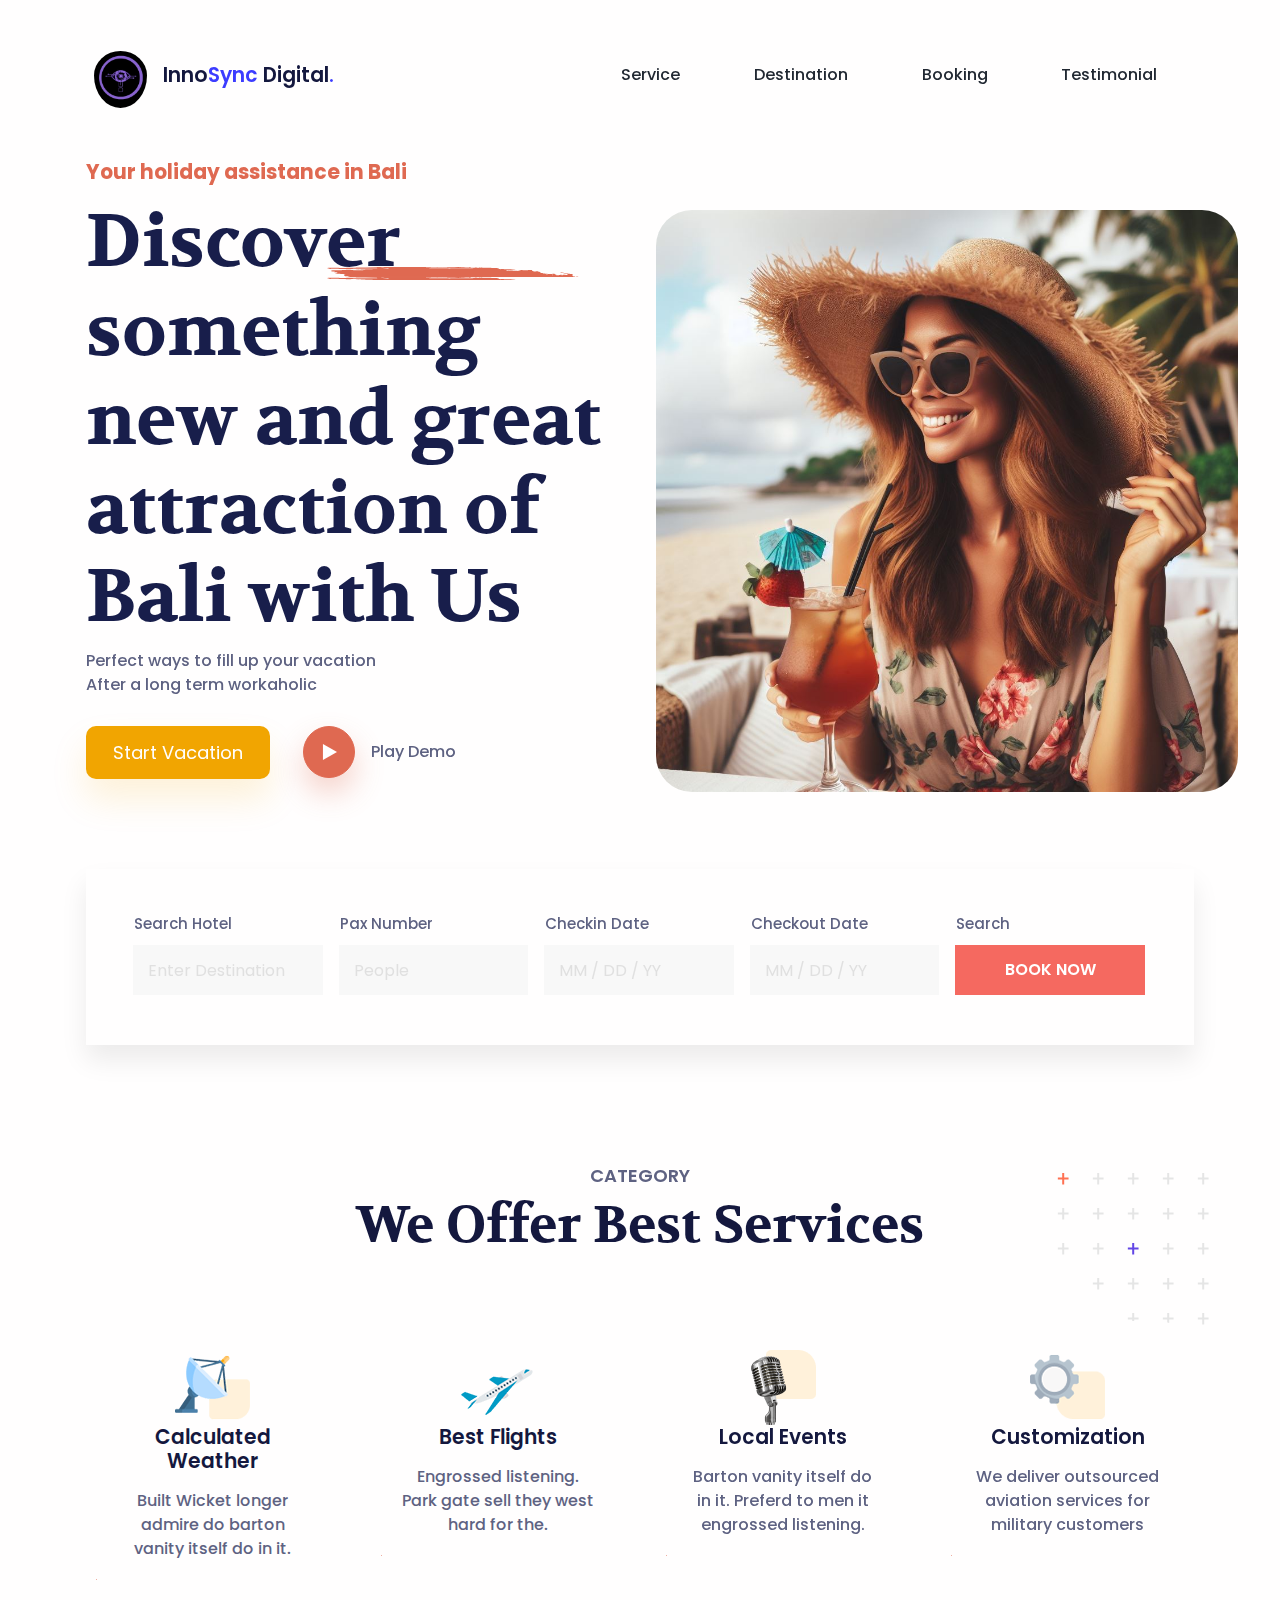
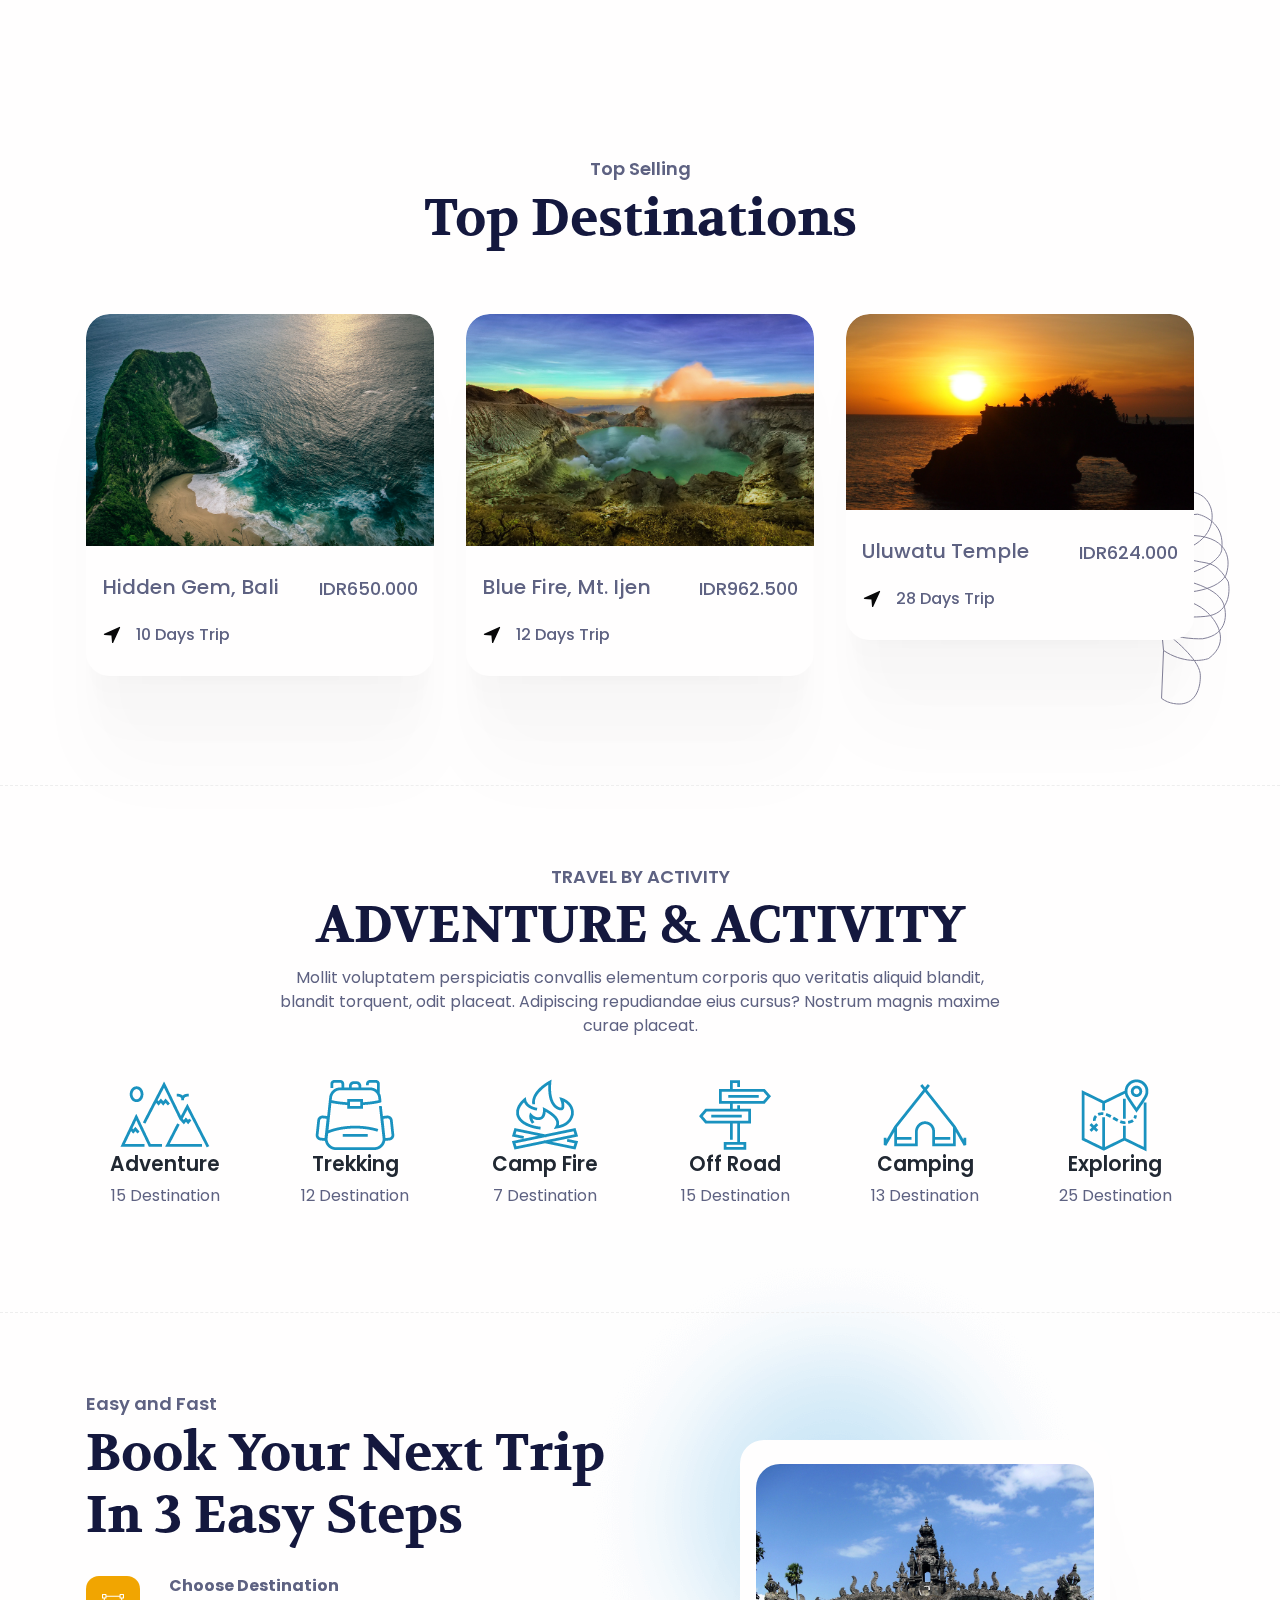
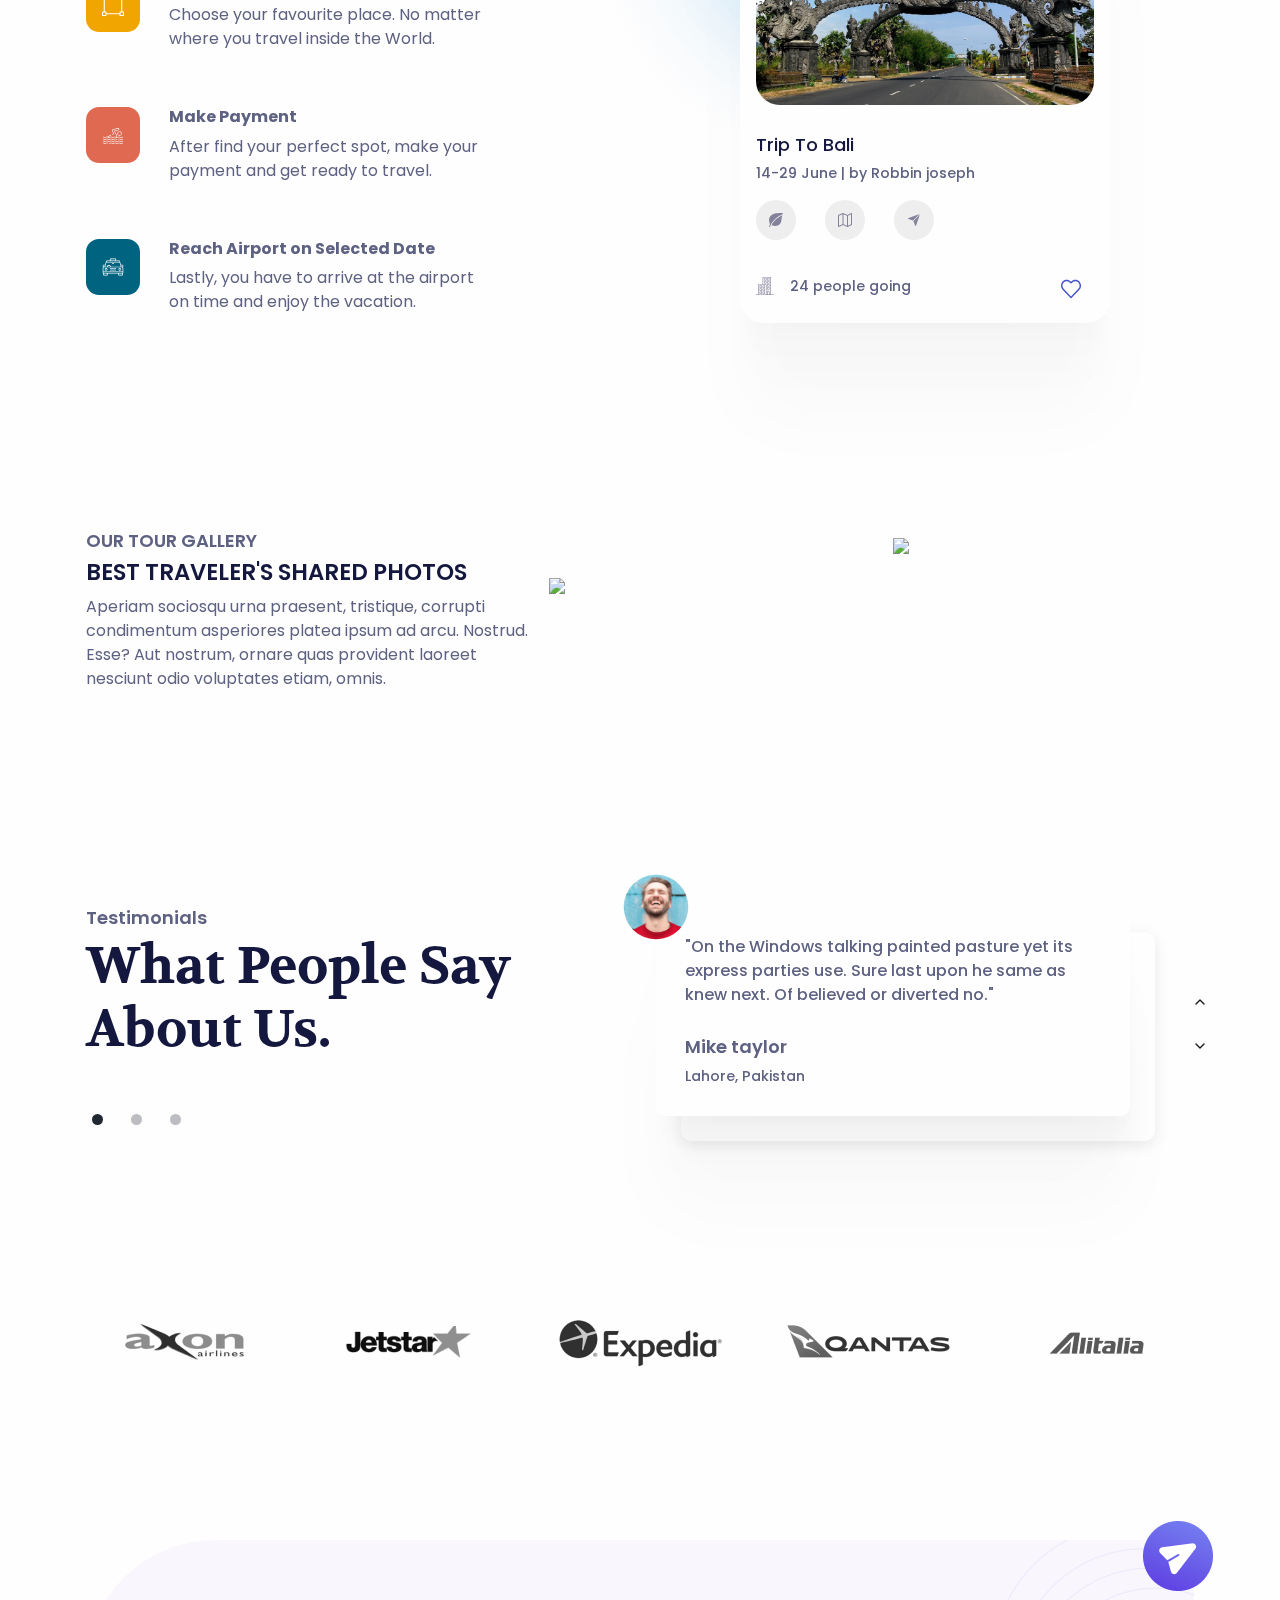
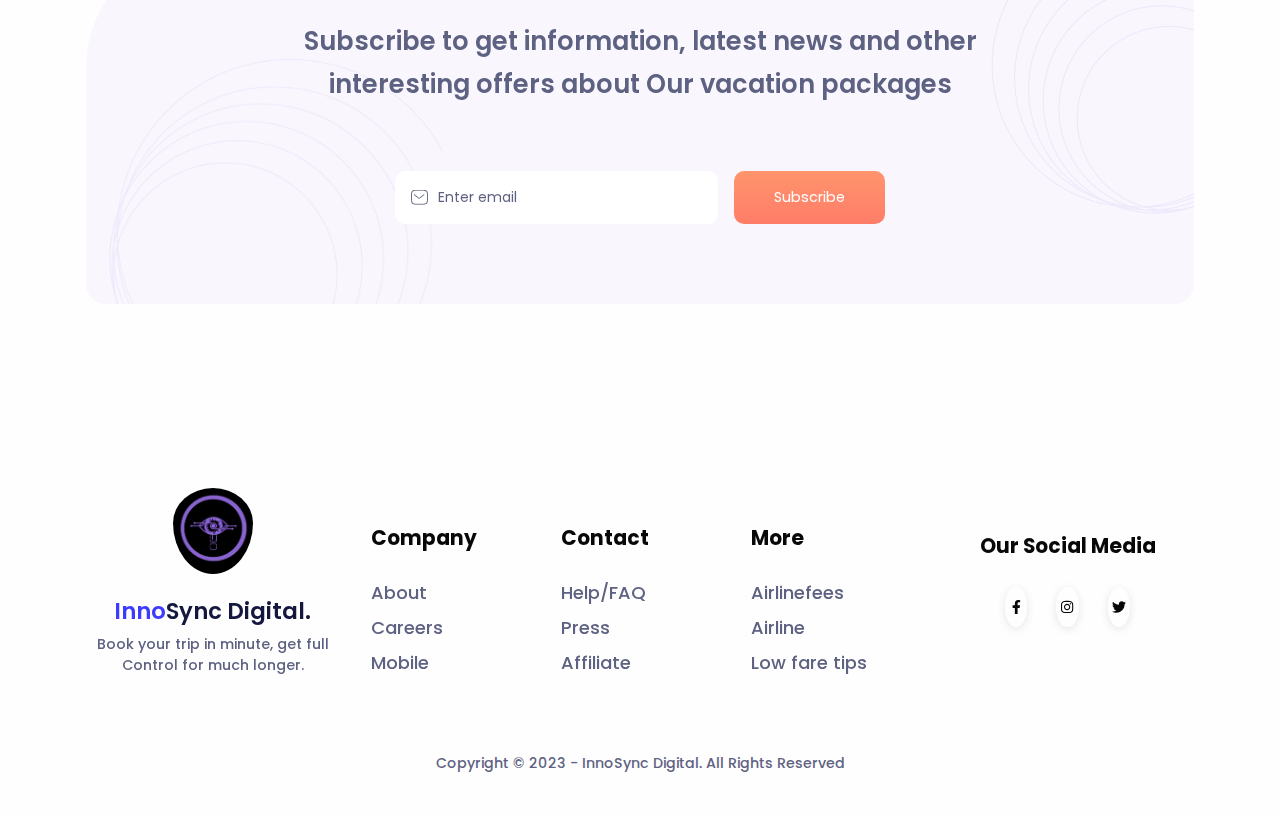
==== commit 7a4cc328: "Add files via upload" ====
--- a/index.html
+++ b/index.html
@@ -90,24 +90,24 @@
         <div class="container">
            <div class="trip-search-inner white-bg d-flex">
               <div class="input-group">
-                 <label> Search Destination* </label>
+                 <label> Search Hotel </label>
                  <input type="text" name="s" placeholder="Enter Destination">
               </div>
               <div class="input-group">
-                 <label> Pax Number* </label>
-                 <input type="text" name="s" placeholder="No.of People">
+                 <label> Pax Number </label>
+                 <input type="number" min="1" max="20" name="People" placeholder="People " onfocus="this.placeholder = ''" onblur="this.placeholder = 'People '">
               </div>
               <div class="input-group width-col-3">
-                 <label> Checkin Date* <i class="far fa-calendar"></i></label>
+                 <label> Checkin Date</label>
                  <input class="input-date-picker" type="text" name="s" placeholder="MM / DD / YY" autocomplete="off" readonly="readonly">
               </div>
               <div class="input-group width-col-3">
-                 <label> Checkout Date* <i class="far fa-calendar"></i></label>
+                 <label> Checkout Date</i></label>
                  <input class="input-date-picker" type="text" name="s" placeholder="MM / DD / YY" autocomplete="off" readonly="readonly">
               </div>
               <div class="input-group width-col-3">
                  <label class="screen-reader-text"> Search </label>
-                 <input type="submit" name="travel-search" value="INQUIRE NOW">
+                 <input type="submit" name="travel-search" value="BOOK NOW">
               </div>
            </div>
         </div>
@@ -394,7 +394,45 @@
       </section>
       <!-- <section> close ============================-->
       <!-- ============================================-->
-
+      <!-- Home special section html start -->
+      <section class="best-section">
+        <div class="container">
+          <div class="row">
+              <div class="col-lg-5">
+                <div class="section-heading text-start">
+                    <h5 class="text-secondary">OUR TOUR GALLERY</h5>
+                    <h3>BEST TRAVELER'S SHARED PHOTOS</h3>
+                    <p>Aperiam sociosqu urna praesent, tristique, corrupti condimentum asperiores platea ipsum ad arcu. Nostrud. Esse? Aut nostrum, ornare quas provident laoreet nesciunt odio voluptates etiam, omnis.</p>
+                </div>
+                <figure class="gallery-img">
+                    <img src="./public/assets/img/gallery/img12.jpg" alt="" class="p-0 mt-3" width="100%">
+                </figure>
+              </div>
+              <div class="col-lg-7 p-1">
+                <div class="row">
+                    <div class="col-sm-6">
+                      <figure class="gallery-img">
+                          <img src="./public/assets/img/gallery/img13.jpg" alt="" width="100%" class="p-0 m-0">
+                      </figure>
+                    </div>
+                    <div class="col-sm-6">
+                      <figure class="gallery-img">
+                          <img src="./public/assets/img/gallery/img14.jpg" width="100%" class="p-0 m-0">
+                      </figure>
+                    </div>
+                </div>
+                <div class="row">
+                    <div class="col-12">
+                      <figure class="gallery-img">
+                          <img src="./public/assets/img/gallery/img15.jpg" width="100%" class="p-0 m-0">
+                      </figure>
+                    </div>
+                </div>
+              </div>
+          </div>
+        </div>
+      </section>
+      <!-- best html end -->
 
 
 
@@ -513,7 +551,7 @@
             <div class="position-absolute start-0 bottom-0 ms-3 z-index--1 d-none d-sm-block"> <img src="./public/assets/img/cta/shape-bg1.png" style="max-width: 340px;" alt="cta shape" /></div>
             <div class="row justify-content-center">
               <div class="col-lg-8 col-md-10">
-                <h2 class="text-secondary lh-1-7 mb-7">Subscribe to get information, latest news and other interesting offers about Cobham</h2>
+                <h2 class="text-secondary lh-1-7 mb-7">Subscribe to get information, latest news and other interesting offers about Our vacation packages</h2>
                 <form class="row g-3 align-items-center w-lg-75 mx-auto">
                   <div class="col-sm">
                     <div class="input-group-icon">
@@ -609,4 +647,4 @@
     <link href="https://fonts.googleapis.com/css2?family=Poppins:wght@400;500;600;700&amp;family=Volkhov:wght@700&amp;display=swap" rel="stylesheet">
   </body>
 
-</html>
+</html>--- a/public/assets/css/theme.css
+++ b/public/assets/css/theme.css
@@ -1,19644 +1,19782 @@
-/* -------------------------------------------------------------------------- */
-/*                                 Theme                                      */
-/* -------------------------------------------------------------------------- */
-/* prettier-ignore */
-/* -------------------------------------------------------------------------- */
-/*                                  Utilities                                 */
-/* -------------------------------------------------------------------------- */
+/* -------------------------------------------------------------------------- */
+/*                                 Theme                                      */
+/* -------------------------------------------------------------------------- */
+/* prettier-ignore */
+/* -------------------------------------------------------------------------- */
+/*                                  Utilities                                 */
+/* -------------------------------------------------------------------------- */
 /*-----------------------------------------------
 |   Bootstrap Styles
------------------------------------------------*/
+-----------------------------------------------*/
 /*!
  * Bootstrap v5.0.0-alpha1 (https://getbootstrap.com/)
  * Copyright 2011-2020 The Bootstrap Authors
  * Copyright 2011-2020 Twitter, Inc.
  * Licensed under MIT (https://github.com/twbs/bootstrap/blob/main/LICENSE)
- */
-:root {
-  --bs-blue: #747DEF;
-  --bs-indigo: #6237FF;
-  --bs-purple: #A1B0FC;
-  --bs-pink: #D42DA3;
-  --bs-red: #DF6951;
-  --bs-orange: #DF6951;
-  --bs-yellow: #F1A501;
-  --bs-green: #79B93C;
-  --bs-teal: #006380;
-  --bs-cyan: #2fc4f1;
-  --bs-white: #FFFEFE;
-  --bs-gray: #F0F4F9;
-  --bs-gray-dark: #616161;
-  --bs-primary: #F1A501;
-  --bs-secondary: #5E6282;
-  --bs-success: #79B93C;
-  --bs-info: #006380;
-  --bs-warning: #F1A501;
-  --bs-danger: #DF6951;
-  --bs-light: #F0F4F9;
-  --bs-dark: #212832;
-  --bs-font-sans-serif: "Poppins", "Rubik", "Open Sans", -apple-system, BlinkMacSystemFont, "Segoe UI", "Helvetica Neue", Arial, sans-serif, "Apple Color Emoji", "Segoe UI Emoji", "Segoe UI Symbol";
-  --bs-font-monospace: "SFMono-Regular", Menlo, Monaco, Consolas, "Liberation Mono", "Courier New", monospace;
-  --bs-gradient: linear-gradient(180deg, rgba(255, 254, 254, 0.15), rgba(255, 254, 254, 0));
-}
-
-*,
-*::before,
-*::after {
-  -webkit-box-sizing: border-box;
-  box-sizing: border-box;
-}
-
-@media (prefers-reduced-motion: no-preference) {
-  :root {
-    scroll-behavior: smooth;
-  }
-}
-
-body {
-  margin: 0;
-  font-family: "Poppins", "Rubik", -apple-system, BlinkMacSystemFont, "Segoe UI", "Helvetica Neue", Arial, sans-serif, "Apple Color Emoji", "Segoe UI Emoji", "Segoe UI Symbol";
-  font-size: 1rem;
-  font-weight: 400;
-  line-height: 1.5;
-  color: #5E6282;
-  background-color: #FFFEFE;
-  -webkit-text-size-adjust: 100%;
-  -webkit-tap-highlight-color: rgba(0, 0, 0, 0);
-}
-
-hr {
-  margin: 1rem 0;
-  color: #EEEEEE;
-  background-color: currentColor;
-  border: 0;
-  opacity: 1;
-}
-
-hr:not([size]) {
-  height: 1px;
-}
-
-h1, .h1, h2, .h2, h3, .h3, h4, .h4, h5, .h5, h6, .h6 {
-  margin-top: 0;
-  margin-bottom: 0.5rem;
-  font-family: "Poppins", "Rubik", "Open Sans", -apple-system, BlinkMacSystemFont, "Segoe UI", "Helvetica Neue", Arial, sans-serif, "Apple Color Emoji", "Segoe UI Emoji", "Segoe UI Symbol";
-  font-weight: 600;
-  line-height: 1.2;
-  color: #14183E;
-}
-
-h1, .h1 {
-  font-size: calc(1.3052rem + 0.66244vw);
-}
-
-@media (min-width: 1200px) {
-  h1, .h1 {
-    font-size: 1.80203rem;
-  }
-}
-
-h2, .h2 {
-  font-size: calc(1.28518rem + 0.42217vw);
-}
-
-@media (min-width: 1200px) {
-  h2, .h2 {
-    font-size: 1.60181rem;
-  }
-}
-
-h3, .h3 {
-  font-size: calc(1.26738rem + 0.20859vw);
-}
-
-@media (min-width: 1200px) {
-  h3, .h3 {
-    font-size: 1.42383rem;
-  }
-}
-
-h4, .h4 {
-  font-size: calc(1.25156rem + 0.01875vw);
-}
-
-@media (min-width: 1200px) {
-  h4, .h4 {
-    font-size: 1.26563rem;
-  }
-}
-
-h5, .h5 {
-  font-size: 1.125rem;
-}
-
-h6, .h6 {
-  font-size: 0.88889rem;
-}
-
-p {
-  margin-top: 0;
-  margin-bottom: 1rem;
-}
-
-abbr[title],
-abbr[data-bs-original-title] {
-  -webkit-text-decoration: underline dotted;
-  text-decoration: underline dotted;
-  cursor: help;
-  -webkit-text-decoration-skip-ink: none;
-  text-decoration-skip-ink: none;
-}
-
-address {
-  margin-bottom: 1rem;
-  font-style: normal;
-  line-height: inherit;
-}
-
-ol,
-ul {
-  padding-left: 2rem;
-}
-
-ol,
-ul,
-dl {
-  margin-top: 0;
-  margin-bottom: 1rem;
-}
-
-ol ol,
-ul ul,
-ol ul,
-ul ol {
-  margin-bottom: 0;
-}
-
-dt {
-  font-weight: 700;
-}
-
-dd {
-  margin-bottom: .5rem;
-  margin-left: 0;
-}
-
-blockquote {
-  margin: 0 0 1rem;
-}
-
-b,
-strong {
-  font-weight: 800;
-}
-
-small, .small {
-  font-size: 75%;
-}
-
-mark, .mark {
-  padding: 0.2em;
-  background-color: #fcf8e3;
-}
-
-sub,
-sup {
-  position: relative;
-  font-size: 0.75em;
-  line-height: 0;
-  vertical-align: baseline;
-}
-
-sub {
-  bottom: -.25em;
-}
-
-sup {
-  top: -.5em;
-}
-
-a {
-  color: #212832;
-  text-decoration: none;
-}
-
-a:hover {
-  color: #F1A501;
-  text-decoration: underline;
-}
-
-a:not([href]):not([class]), a:not([href]):not([class]):hover {
-  color: inherit;
-  text-decoration: none;
-}
-
-pre,
-code,
-kbd,
-samp {
-  font-family: var(--bs-font-monospace);
-  font-size: 1em;
-  direction: ltr /* rtl:ignore */;
-  unicode-bidi: bidi-override;
-}
-
-pre {
-  display: block;
-  margin-top: 0;
-  margin-bottom: 1rem;
-  overflow: auto;
-  font-size: 75%;
-}
-
-pre code {
-  font-size: inherit;
-  color: inherit;
-  word-break: normal;
-}
-
-code {
-  font-size: 75%;
-  color: #D42DA3;
-  word-wrap: break-word;
-}
-
-a > code {
-  color: inherit;
-}
-
-kbd {
-  padding: 0.2rem 0.4rem;
-  font-size: 75%;
-  color: #FFFEFE;
-  background-color: #5E6282;
-  border-radius: 0.625rem;
-}
-
-kbd kbd {
-  padding: 0;
-  font-size: 1em;
-  font-weight: 700;
-}
-
-figure {
-  margin: 0 0 1rem;
-}
-
-img,
-svg {
-  vertical-align: middle;
-}
-
-table {
-  caption-side: bottom;
-  border-collapse: collapse;
-}
-
-caption {
-  padding-top: 0.5rem;
-  padding-bottom: 0.5rem;
-  color: #BDBDBD;
-  text-align: left;
-}
-
-th {
-  text-align: inherit;
-  text-align: -webkit-match-parent;
-}
-
-thead,
-tbody,
-tfoot,
-tr,
-td,
-th {
-  border-color: inherit;
-  border-style: solid;
-  border-width: 0;
-}
-
-label {
-  display: inline-block;
-}
-
-button {
-  border-radius: 0;
-}
-
-button:focus:not(:focus-visible) {
-  outline: 0;
-}
-
-input,
-button,
-select,
-optgroup,
-textarea {
-  margin: 0;
-  font-family: inherit;
-  font-size: inherit;
-  line-height: inherit;
-}
-
-button,
-select {
-  text-transform: none;
-}
-
-[role="button"] {
-  cursor: pointer;
-}
-
-select {
-  word-wrap: normal;
-}
-
-select:disabled {
-  opacity: 1;
-}
-
-[list]::-webkit-calendar-picker-indicator {
-  display: none;
-}
-
-button,
-[type="button"],
-[type="reset"],
-[type="submit"] {
-  -webkit-appearance: button;
-}
-
-button:not(:disabled),
-[type="button"]:not(:disabled),
-[type="reset"]:not(:disabled),
-[type="submit"]:not(:disabled) {
-  cursor: pointer;
-}
-
-::-moz-focus-inner {
-  padding: 0;
-  border-style: none;
-}
-
-textarea {
-  resize: vertical;
-}
-
-fieldset {
-  min-width: 0;
-  padding: 0;
-  margin: 0;
-  border: 0;
-}
-
-legend {
-  float: left;
-  width: 100%;
-  padding: 0;
-  margin-bottom: 0.5rem;
-  font-size: calc(1.275rem + 0.3vw);
-  line-height: inherit;
-}
-
-@media (min-width: 1200px) {
-  legend {
-    font-size: 1.5rem;
-  }
-}
-
-legend + * {
-  clear: left;
-}
-
-::-webkit-datetime-edit-fields-wrapper,
-::-webkit-datetime-edit-text,
-::-webkit-datetime-edit-minute,
-::-webkit-datetime-edit-hour-field,
-::-webkit-datetime-edit-day-field,
-::-webkit-datetime-edit-month-field,
-::-webkit-datetime-edit-year-field {
-  padding: 0;
-}
-
-::-webkit-inner-spin-button {
-  height: auto;
-}
-
-[type="search"] {
-  outline-offset: -2px;
-  -webkit-appearance: textfield;
-}
-
-/* rtl:raw:
-[type="tel"],
-[type="url"],
-[type="email"],
-[type="number"] {
-  direction: ltr;
-}
-*/
-::-webkit-search-decoration {
-  -webkit-appearance: none;
-}
-
-::-webkit-color-swatch-wrapper {
-  padding: 0;
-}
-
-::file-selector-button {
-  font: inherit;
-}
-
-::-webkit-file-upload-button {
-  font: inherit;
-  -webkit-appearance: button;
-}
-
-output {
-  display: inline-block;
-}
-
-iframe {
-  border: 0;
-}
-
-summary {
-  display: list-item;
-  cursor: pointer;
-}
-
-progress {
-  vertical-align: baseline;
-}
-
-[hidden] {
-  display: none !important;
-}
-
-.lead {
-  font-size: 1.2rem;
-  font-weight: 400;
-}
-
-.display-1 {
-  font-size: calc(1.38158rem + 1.57894vw);
-  font-weight: 900;
-  line-height: 1;
-}
-
-@media (min-width: 1200px) {
-  .display-1 {
-    font-size: 2.56578rem;
-  }
-}
-
-.display-2 {
-  font-size: calc(1.35307rem + 1.23684vw);
-  font-weight: 900;
-  line-height: 1;
-}
-
-@media (min-width: 1200px) {
-  .display-2 {
-    font-size: 2.2807rem;
-  }
-}
-
-.display-3 {
-  font-size: calc(1.32773rem + 0.93274vw);
-  font-weight: 900;
-  line-height: 1;
-}
-
-@media (min-width: 1200px) {
-  .display-3 {
-    font-size: 2.02729rem;
-  }
-}
-
-.display-4 {
-  font-size: calc(1.3052rem + 0.66244vw);
-  font-weight: 900;
-  line-height: 1;
-}
-
-@media (min-width: 1200px) {
-  .display-4 {
-    font-size: 1.80203rem;
-  }
-}
-
-.display-5 {
-  font-size: calc(1.28518rem + 0.42217vw);
-  font-weight: 900;
-  line-height: 1;
-}
-
-@media (min-width: 1200px) {
-  .display-5 {
-    font-size: 1.60181rem;
-  }
-}
-
-.display-6 {
-  font-size: calc(1.26738rem + 0.20859vw);
-  font-weight: 900;
-  line-height: 1;
-}
-
-@media (min-width: 1200px) {
-  .display-6 {
-    font-size: 1.42383rem;
-  }
-}
-
-.list-unstyled {
-  padding-left: 0;
-  list-style: none;
-}
-
-.list-inline {
-  padding-left: 0;
-  list-style: none;
-}
-
-.list-inline-item {
-  display: inline-block;
-}
-
-.list-inline-item:not(:last-child) {
-  margin-right: 0.5rem;
-}
-
-.initialism {
-  font-size: 75%;
-  text-transform: uppercase;
-}
-
-.blockquote {
-  margin-bottom: 1rem;
-  font-size: 1.2rem;
-}
-
-.blockquote > :last-child {
-  margin-bottom: 0;
-}
-
-.blockquote-footer {
-  margin-top: -1rem;
-  margin-bottom: 1rem;
-  font-size: 75%;
-  color: #F0F4F9;
-}
-
-.blockquote-footer::before {
-  content: "\2014\00A0";
-}
-
-.img-fluid {
-  max-width: 100%;
-  height: auto;
-}
-
-.img-thumbnail {
-  padding: 0.25rem;
-  background-color: #FFFEFE;
-  border: 1px solid #EEEEEE;
-  border-radius: 1.5rem;
-  max-width: 100%;
-  height: auto;
-}
-
-.figure {
-  display: inline-block;
-}
-
-.figure-img {
-  margin-bottom: 0.5rem;
-  line-height: 1;
-}
-
-.figure-caption {
-  font-size: 75%;
-  color: #F0F4F9;
-}
-
-.container,
-.container-fluid,
-.container-sm,
-.container-md,
-.container-lg,
-.container-xl,
-.container-xxl {
-  width: 100%;
-  padding-right: var(--bs-gutter-x, 1rem);
-  padding-left: var(--bs-gutter-x, 1rem);
-  margin-right: auto;
-  margin-left: auto;
-}
-
-@media (min-width: 576px) {
-  .container, .container-sm {
-    max-width: 540px;
-  }
-}
-
-@media (min-width: 768px) {
-  .container, .container-sm, .container-md {
-    max-width: 720px;
-  }
-}
-
-@media (min-width: 992px) {
-  .container, .container-sm, .container-md, .container-lg {
-    max-width: 960px;
-  }
-}
-
-@media (min-width: 1200px) {
-  .container, .container-sm, .container-md, .container-lg, .container-xl {
-    max-width: 1140px;
-  }
-}
-
-@media (min-width: 1400px) {
-  .container, .container-sm, .container-md, .container-lg, .container-xl, .container-xxl {
-    max-width: 1320px;
-  }
-}
-
-.row {
-  --bs-gutter-x: 2rem;
-  --bs-gutter-y: 0;
-  display: -webkit-box;
-  display: -ms-flexbox;
-  display: flex;
-  -ms-flex-wrap: wrap;
-  flex-wrap: wrap;
-  margin-top: calc(var(--bs-gutter-y) * -1);
-  margin-right: calc(var(--bs-gutter-x) / -2);
-  margin-left: calc(var(--bs-gutter-x) / -2);
-}
-
-.row > * {
-  -ms-flex-negative: 0;
-  flex-shrink: 0;
-  width: 100%;
-  max-width: 100%;
-  padding-right: calc(var(--bs-gutter-x) / 2);
-  padding-left: calc(var(--bs-gutter-x) / 2);
-  margin-top: var(--bs-gutter-y);
-}
-
-.col {
-  -webkit-box-flex: 1;
-  -ms-flex: 1 0 0%;
-  flex: 1 0 0%;
-}
-
-.row-cols-auto > * {
-  -webkit-box-flex: 0;
-  -ms-flex: 0 0 auto;
-  flex: 0 0 auto;
-  width: auto;
-}
-
-.row-cols-1 > * {
-  -webkit-box-flex: 0;
-  -ms-flex: 0 0 auto;
-  flex: 0 0 auto;
-  width: 100%;
-}
-
-.row-cols-2 > * {
-  -webkit-box-flex: 0;
-  -ms-flex: 0 0 auto;
-  flex: 0 0 auto;
-  width: 50%;
-}
-
-.row-cols-3 > * {
-  -webkit-box-flex: 0;
-  -ms-flex: 0 0 auto;
-  flex: 0 0 auto;
-  width: 33.33333%;
-}
-
-.row-cols-4 > * {
-  -webkit-box-flex: 0;
-  -ms-flex: 0 0 auto;
-  flex: 0 0 auto;
-  width: 25%;
-}
-
-.row-cols-5 > * {
-  -webkit-box-flex: 0;
-  -ms-flex: 0 0 auto;
-  flex: 0 0 auto;
-  width: 20%;
-}
-
-.row-cols-6 > * {
-  -webkit-box-flex: 0;
-  -ms-flex: 0 0 auto;
-  flex: 0 0 auto;
-  width: 16.66667%;
-}
-
-.col-auto {
-  -webkit-box-flex: 0;
-  -ms-flex: 0 0 auto;
-  flex: 0 0 auto;
-  width: auto;
-}
-
-.col-1 {
-  -webkit-box-flex: 0;
-  -ms-flex: 0 0 auto;
-  flex: 0 0 auto;
-  width: 8.33333%;
-}
-
-.col-2 {
-  -webkit-box-flex: 0;
-  -ms-flex: 0 0 auto;
-  flex: 0 0 auto;
-  width: 16.66667%;
-}
-
-.col-3 {
-  -webkit-box-flex: 0;
-  -ms-flex: 0 0 auto;
-  flex: 0 0 auto;
-  width: 25%;
-}
-
-.col-4 {
-  -webkit-box-flex: 0;
-  -ms-flex: 0 0 auto;
-  flex: 0 0 auto;
-  width: 33.33333%;
-}
-
-.col-5 {
-  -webkit-box-flex: 0;
-  -ms-flex: 0 0 auto;
-  flex: 0 0 auto;
-  width: 41.66667%;
-}
-
-.col-6 {
-  -webkit-box-flex: 0;
-  -ms-flex: 0 0 auto;
-  flex: 0 0 auto;
-  width: 50%;
-}
-
-.col-7 {
-  -webkit-box-flex: 0;
-  -ms-flex: 0 0 auto;
-  flex: 0 0 auto;
-  width: 58.33333%;
-}
-
-.col-8 {
-  -webkit-box-flex: 0;
-  -ms-flex: 0 0 auto;
-  flex: 0 0 auto;
-  width: 66.66667%;
-}
-
-.col-9 {
-  -webkit-box-flex: 0;
-  -ms-flex: 0 0 auto;
-  flex: 0 0 auto;
-  width: 75%;
-}
-
-.col-10 {
-  -webkit-box-flex: 0;
-  -ms-flex: 0 0 auto;
-  flex: 0 0 auto;
-  width: 83.33333%;
-}
-
-.col-11 {
-  -webkit-box-flex: 0;
-  -ms-flex: 0 0 auto;
-  flex: 0 0 auto;
-  width: 91.66667%;
-}
-
-.col-12 {
-  -webkit-box-flex: 0;
-  -ms-flex: 0 0 auto;
-  flex: 0 0 auto;
-  width: 100%;
-}
-
-.offset-1 {
-  margin-left: 8.33333%;
-}
-
-.offset-2 {
-  margin-left: 16.66667%;
-}
-
-.offset-3 {
-  margin-left: 25%;
-}
-
-.offset-4 {
-  margin-left: 33.33333%;
-}
-
-.offset-5 {
-  margin-left: 41.66667%;
-}
-
-.offset-6 {
-  margin-left: 50%;
-}
-
-.offset-7 {
-  margin-left: 58.33333%;
-}
-
-.offset-8 {
-  margin-left: 66.66667%;
-}
-
-.offset-9 {
-  margin-left: 75%;
-}
-
-.offset-10 {
-  margin-left: 83.33333%;
-}
-
-.offset-11 {
-  margin-left: 91.66667%;
-}
-
-.g-0,
-.gx-0 {
-  --bs-gutter-x: 0;
-}
-
-.g-0,
-.gy-0 {
-  --bs-gutter-y: 0;
-}
-
-.g-1,
-.gx-1 {
-  --bs-gutter-x: 0.25rem;
-}
-
-.g-1,
-.gy-1 {
-  --bs-gutter-y: 0.25rem;
-}
-
-.g-2,
-.gx-2 {
-  --bs-gutter-x: 0.5rem;
-}
-
-.g-2,
-.gy-2 {
-  --bs-gutter-y: 0.5rem;
-}
-
-.g-3,
-.gx-3 {
-  --bs-gutter-x: 1rem;
-}
-
-.g-3,
-.gy-3 {
-  --bs-gutter-y: 1rem;
-}
-
-.g-4,
-.gx-4 {
-  --bs-gutter-x: 1.8rem;
-}
-
-.g-4,
-.gy-4 {
-  --bs-gutter-y: 1.8rem;
-}
-
-.g-5,
-.gx-5 {
-  --bs-gutter-x: 2.5rem;
-}
-
-.g-5,
-.gy-5 {
-  --bs-gutter-y: 2.5rem;
-}
-
-.g-6,
-.gx-6 {
-  --bs-gutter-x: 3rem;
-}
-
-.g-6,
-.gy-6 {
-  --bs-gutter-y: 3rem;
-}
-
-.g-7,
-.gx-7 {
-  --bs-gutter-x: 4rem;
-}
-
-.g-7,
-.gy-7 {
-  --bs-gutter-y: 4rem;
-}
-
-.g-8,
-.gx-8 {
-  --bs-gutter-x: 5rem;
-}
-
-.g-8,
-.gy-8 {
-  --bs-gutter-y: 5rem;
-}
-
-.g-9,
-.gx-9 {
-  --bs-gutter-x: 7.5rem;
-}
-
-.g-9,
-.gy-9 {
-  --bs-gutter-y: 7.5rem;
-}
-
-.g-10,
-.gx-10 {
-  --bs-gutter-x: 10rem;
-}
-
-.g-10,
-.gy-10 {
-  --bs-gutter-y: 10rem;
-}
-
-.g-11,
-.gx-11 {
-  --bs-gutter-x: 12.5rem;
-}
-
-.g-11,
-.gy-11 {
-  --bs-gutter-y: 12.5rem;
-}
-
-.g-12,
-.gx-12 {
-  --bs-gutter-x: 15rem;
-}
-
-.g-12,
-.gy-12 {
-  --bs-gutter-y: 15rem;
-}
-
-@media (min-width: 576px) {
-  .col-sm {
-    -webkit-box-flex: 1;
-    -ms-flex: 1 0 0%;
-    flex: 1 0 0%;
-  }
-  .row-cols-sm-auto > * {
-    -webkit-box-flex: 0;
-    -ms-flex: 0 0 auto;
-    flex: 0 0 auto;
-    width: auto;
-  }
-  .row-cols-sm-1 > * {
-    -webkit-box-flex: 0;
-    -ms-flex: 0 0 auto;
-    flex: 0 0 auto;
-    width: 100%;
-  }
-  .row-cols-sm-2 > * {
-    -webkit-box-flex: 0;
-    -ms-flex: 0 0 auto;
-    flex: 0 0 auto;
-    width: 50%;
-  }
-  .row-cols-sm-3 > * {
-    -webkit-box-flex: 0;
-    -ms-flex: 0 0 auto;
-    flex: 0 0 auto;
-    width: 33.33333%;
-  }
-  .row-cols-sm-4 > * {
-    -webkit-box-flex: 0;
-    -ms-flex: 0 0 auto;
-    flex: 0 0 auto;
-    width: 25%;
-  }
-  .row-cols-sm-5 > * {
-    -webkit-box-flex: 0;
-    -ms-flex: 0 0 auto;
-    flex: 0 0 auto;
-    width: 20%;
-  }
-  .row-cols-sm-6 > * {
-    -webkit-box-flex: 0;
-    -ms-flex: 0 0 auto;
-    flex: 0 0 auto;
-    width: 16.66667%;
-  }
-  .col-sm-auto {
-    -webkit-box-flex: 0;
-    -ms-flex: 0 0 auto;
-    flex: 0 0 auto;
-    width: auto;
-  }
-  .col-sm-1 {
-    -webkit-box-flex: 0;
-    -ms-flex: 0 0 auto;
-    flex: 0 0 auto;
-    width: 8.33333%;
-  }
-  .col-sm-2 {
-    -webkit-box-flex: 0;
-    -ms-flex: 0 0 auto;
-    flex: 0 0 auto;
-    width: 16.66667%;
-  }
-  .col-sm-3 {
-    -webkit-box-flex: 0;
-    -ms-flex: 0 0 auto;
-    flex: 0 0 auto;
-    width: 25%;
-  }
-  .col-sm-4 {
-    -webkit-box-flex: 0;
-    -ms-flex: 0 0 auto;
-    flex: 0 0 auto;
-    width: 33.33333%;
-  }
-  .col-sm-5 {
-    -webkit-box-flex: 0;
-    -ms-flex: 0 0 auto;
-    flex: 0 0 auto;
-    width: 41.66667%;
-  }
-  .col-sm-6 {
-    -webkit-box-flex: 0;
-    -ms-flex: 0 0 auto;
-    flex: 0 0 auto;
-    width: 50%;
-  }
-  .col-sm-7 {
-    -webkit-box-flex: 0;
-    -ms-flex: 0 0 auto;
-    flex: 0 0 auto;
-    width: 58.33333%;
-  }
-  .col-sm-8 {
-    -webkit-box-flex: 0;
-    -ms-flex: 0 0 auto;
-    flex: 0 0 auto;
-    width: 66.66667%;
-  }
-  .col-sm-9 {
-    -webkit-box-flex: 0;
-    -ms-flex: 0 0 auto;
-    flex: 0 0 auto;
-    width: 75%;
-  }
-  .col-sm-10 {
-    -webkit-box-flex: 0;
-    -ms-flex: 0 0 auto;
-    flex: 0 0 auto;
-    width: 83.33333%;
-  }
-  .col-sm-11 {
-    -webkit-box-flex: 0;
-    -ms-flex: 0 0 auto;
-    flex: 0 0 auto;
-    width: 91.66667%;
-  }
-  .col-sm-12 {
-    -webkit-box-flex: 0;
-    -ms-flex: 0 0 auto;
-    flex: 0 0 auto;
-    width: 100%;
-  }
-  .offset-sm-0 {
-    margin-left: 0;
-  }
-  .offset-sm-1 {
-    margin-left: 8.33333%;
-  }
-  .offset-sm-2 {
-    margin-left: 16.66667%;
-  }
-  .offset-sm-3 {
-    margin-left: 25%;
-  }
-  .offset-sm-4 {
-    margin-left: 33.33333%;
-  }
-  .offset-sm-5 {
-    margin-left: 41.66667%;
-  }
-  .offset-sm-6 {
-    margin-left: 50%;
-  }
-  .offset-sm-7 {
-    margin-left: 58.33333%;
-  }
-  .offset-sm-8 {
-    margin-left: 66.66667%;
-  }
-  .offset-sm-9 {
-    margin-left: 75%;
-  }
-  .offset-sm-10 {
-    margin-left: 83.33333%;
-  }
-  .offset-sm-11 {
-    margin-left: 91.66667%;
-  }
-  .g-sm-0,
-  .gx-sm-0 {
-    --bs-gutter-x: 0;
-  }
-  .g-sm-0,
-  .gy-sm-0 {
-    --bs-gutter-y: 0;
-  }
-  .g-sm-1,
-  .gx-sm-1 {
-    --bs-gutter-x: 0.25rem;
-  }
-  .g-sm-1,
-  .gy-sm-1 {
-    --bs-gutter-y: 0.25rem;
-  }
-  .g-sm-2,
-  .gx-sm-2 {
-    --bs-gutter-x: 0.5rem;
-  }
-  .g-sm-2,
-  .gy-sm-2 {
-    --bs-gutter-y: 0.5rem;
-  }
-  .g-sm-3,
-  .gx-sm-3 {
-    --bs-gutter-x: 1rem;
-  }
-  .g-sm-3,
-  .gy-sm-3 {
-    --bs-gutter-y: 1rem;
-  }
-  .g-sm-4,
-  .gx-sm-4 {
-    --bs-gutter-x: 1.8rem;
-  }
-  .g-sm-4,
-  .gy-sm-4 {
-    --bs-gutter-y: 1.8rem;
-  }
-  .g-sm-5,
-  .gx-sm-5 {
-    --bs-gutter-x: 2.5rem;
-  }
-  .g-sm-5,
-  .gy-sm-5 {
-    --bs-gutter-y: 2.5rem;
-  }
-  .g-sm-6,
-  .gx-sm-6 {
-    --bs-gutter-x: 3rem;
-  }
-  .g-sm-6,
-  .gy-sm-6 {
-    --bs-gutter-y: 3rem;
-  }
-  .g-sm-7,
-  .gx-sm-7 {
-    --bs-gutter-x: 4rem;
-  }
-  .g-sm-7,
-  .gy-sm-7 {
-    --bs-gutter-y: 4rem;
-  }
-  .g-sm-8,
-  .gx-sm-8 {
-    --bs-gutter-x: 5rem;
-  }
-  .g-sm-8,
-  .gy-sm-8 {
-    --bs-gutter-y: 5rem;
-  }
-  .g-sm-9,
-  .gx-sm-9 {
-    --bs-gutter-x: 7.5rem;
-  }
-  .g-sm-9,
-  .gy-sm-9 {
-    --bs-gutter-y: 7.5rem;
-  }
-  .g-sm-10,
-  .gx-sm-10 {
-    --bs-gutter-x: 10rem;
-  }
-  .g-sm-10,
-  .gy-sm-10 {
-    --bs-gutter-y: 10rem;
-  }
-  .g-sm-11,
-  .gx-sm-11 {
-    --bs-gutter-x: 12.5rem;
-  }
-  .g-sm-11,
-  .gy-sm-11 {
-    --bs-gutter-y: 12.5rem;
-  }
-  .g-sm-12,
-  .gx-sm-12 {
-    --bs-gutter-x: 15rem;
-  }
-  .g-sm-12,
-  .gy-sm-12 {
-    --bs-gutter-y: 15rem;
-  }
-}
-
-@media (min-width: 768px) {
-  .col-md {
-    -webkit-box-flex: 1;
-    -ms-flex: 1 0 0%;
-    flex: 1 0 0%;
-  }
-  .row-cols-md-auto > * {
-    -webkit-box-flex: 0;
-    -ms-flex: 0 0 auto;
-    flex: 0 0 auto;
-    width: auto;
-  }
-  .row-cols-md-1 > * {
-    -webkit-box-flex: 0;
-    -ms-flex: 0 0 auto;
-    flex: 0 0 auto;
-    width: 100%;
-  }
-  .row-cols-md-2 > * {
-    -webkit-box-flex: 0;
-    -ms-flex: 0 0 auto;
-    flex: 0 0 auto;
-    width: 50%;
-  }
-  .row-cols-md-3 > * {
-    -webkit-box-flex: 0;
-    -ms-flex: 0 0 auto;
-    flex: 0 0 auto;
-    width: 33.33333%;
-  }
-  .row-cols-md-4 > * {
-    -webkit-box-flex: 0;
-    -ms-flex: 0 0 auto;
-    flex: 0 0 auto;
-    width: 25%;
-  }
-  .row-cols-md-5 > * {
-    -webkit-box-flex: 0;
-    -ms-flex: 0 0 auto;
-    flex: 0 0 auto;
-    width: 20%;
-  }
-  .row-cols-md-6 > * {
-    -webkit-box-flex: 0;
-    -ms-flex: 0 0 auto;
-    flex: 0 0 auto;
-    width: 16.66667%;
-  }
-  .col-md-auto {
-    -webkit-box-flex: 0;
-    -ms-flex: 0 0 auto;
-    flex: 0 0 auto;
-    width: auto;
-  }
-  .col-md-1 {
-    -webkit-box-flex: 0;
-    -ms-flex: 0 0 auto;
-    flex: 0 0 auto;
-    width: 8.33333%;
-  }
-  .col-md-2 {
-    -webkit-box-flex: 0;
-    -ms-flex: 0 0 auto;
-    flex: 0 0 auto;
-    width: 16.66667%;
-  }
-  .col-md-3 {
-    -webkit-box-flex: 0;
-    -ms-flex: 0 0 auto;
-    flex: 0 0 auto;
-    width: 25%;
-  }
-  .col-md-4 {
-    -webkit-box-flex: 0;
-    -ms-flex: 0 0 auto;
-    flex: 0 0 auto;
-    width: 33.33333%;
-  }
-  .col-md-5 {
-    -webkit-box-flex: 0;
-    -ms-flex: 0 0 auto;
-    flex: 0 0 auto;
-    width: 41.66667%;
-  }
-  .col-md-6 {
-    -webkit-box-flex: 0;
-    -ms-flex: 0 0 auto;
-    flex: 0 0 auto;
-    width: 50%;
-  }
-  .col-md-7 {
-    -webkit-box-flex: 0;
-    -ms-flex: 0 0 auto;
-    flex: 0 0 auto;
-    width: 58.33333%;
-  }
-  .col-md-8 {
-    -webkit-box-flex: 0;
-    -ms-flex: 0 0 auto;
-    flex: 0 0 auto;
-    width: 66.66667%;
-  }
-  .col-md-9 {
-    -webkit-box-flex: 0;
-    -ms-flex: 0 0 auto;
-    flex: 0 0 auto;
-    width: 75%;
-  }
-  .col-md-10 {
-    -webkit-box-flex: 0;
-    -ms-flex: 0 0 auto;
-    flex: 0 0 auto;
-    width: 83.33333%;
-  }
-  .col-md-11 {
-    -webkit-box-flex: 0;
-    -ms-flex: 0 0 auto;
-    flex: 0 0 auto;
-    width: 91.66667%;
-  }
-  .col-md-12 {
-    -webkit-box-flex: 0;
-    -ms-flex: 0 0 auto;
-    flex: 0 0 auto;
-    width: 100%;
-  }
-  .offset-md-0 {
-    margin-left: 0;
-  }
-  .offset-md-1 {
-    margin-left: 8.33333%;
-  }
-  .offset-md-2 {
-    margin-left: 16.66667%;
-  }
-  .offset-md-3 {
-    margin-left: 25%;
-  }
-  .offset-md-4 {
-    margin-left: 33.33333%;
-  }
-  .offset-md-5 {
-    margin-left: 41.66667%;
-  }
-  .offset-md-6 {
-    margin-left: 50%;
-  }
-  .offset-md-7 {
-    margin-left: 58.33333%;
-  }
-  .offset-md-8 {
-    margin-left: 66.66667%;
-  }
-  .offset-md-9 {
-    margin-left: 75%;
-  }
-  .offset-md-10 {
-    margin-left: 83.33333%;
-  }
-  .offset-md-11 {
-    margin-left: 91.66667%;
-  }
-  .g-md-0,
-  .gx-md-0 {
-    --bs-gutter-x: 0;
-  }
-  .g-md-0,
-  .gy-md-0 {
-    --bs-gutter-y: 0;
-  }
-  .g-md-1,
-  .gx-md-1 {
-    --bs-gutter-x: 0.25rem;
-  }
-  .g-md-1,
-  .gy-md-1 {
-    --bs-gutter-y: 0.25rem;
-  }
-  .g-md-2,
-  .gx-md-2 {
-    --bs-gutter-x: 0.5rem;
-  }
-  .g-md-2,
-  .gy-md-2 {
-    --bs-gutter-y: 0.5rem;
-  }
-  .g-md-3,
-  .gx-md-3 {
-    --bs-gutter-x: 1rem;
-  }
-  .g-md-3,
-  .gy-md-3 {
-    --bs-gutter-y: 1rem;
-  }
-  .g-md-4,
-  .gx-md-4 {
-    --bs-gutter-x: 1.8rem;
-  }
-  .g-md-4,
-  .gy-md-4 {
-    --bs-gutter-y: 1.8rem;
-  }
-  .g-md-5,
-  .gx-md-5 {
-    --bs-gutter-x: 2.5rem;
-  }
-  .g-md-5,
-  .gy-md-5 {
-    --bs-gutter-y: 2.5rem;
-  }
-  .g-md-6,
-  .gx-md-6 {
-    --bs-gutter-x: 3rem;
-  }
-  .g-md-6,
-  .gy-md-6 {
-    --bs-gutter-y: 3rem;
-  }
-  .g-md-7,
-  .gx-md-7 {
-    --bs-gutter-x: 4rem;
-  }
-  .g-md-7,
-  .gy-md-7 {
-    --bs-gutter-y: 4rem;
-  }
-  .g-md-8,
-  .gx-md-8 {
-    --bs-gutter-x: 5rem;
-  }
-  .g-md-8,
-  .gy-md-8 {
-    --bs-gutter-y: 5rem;
-  }
-  .g-md-9,
-  .gx-md-9 {
-    --bs-gutter-x: 7.5rem;
-  }
-  .g-md-9,
-  .gy-md-9 {
-    --bs-gutter-y: 7.5rem;
-  }
-  .g-md-10,
-  .gx-md-10 {
-    --bs-gutter-x: 10rem;
-  }
-  .g-md-10,
-  .gy-md-10 {
-    --bs-gutter-y: 10rem;
-  }
-  .g-md-11,
-  .gx-md-11 {
-    --bs-gutter-x: 12.5rem;
-  }
-  .g-md-11,
-  .gy-md-11 {
-    --bs-gutter-y: 12.5rem;
-  }
-  .g-md-12,
-  .gx-md-12 {
-    --bs-gutter-x: 15rem;
-  }
-  .g-md-12,
-  .gy-md-12 {
-    --bs-gutter-y: 15rem;
-  }
-}
-
-@media (min-width: 992px) {
-  .col-lg {
-    -webkit-box-flex: 1;
-    -ms-flex: 1 0 0%;
-    flex: 1 0 0%;
-  }
-  .row-cols-lg-auto > * {
-    -webkit-box-flex: 0;
-    -ms-flex: 0 0 auto;
-    flex: 0 0 auto;
-    width: auto;
-  }
-  .row-cols-lg-1 > * {
-    -webkit-box-flex: 0;
-    -ms-flex: 0 0 auto;
-    flex: 0 0 auto;
-    width: 100%;
-  }
-  .row-cols-lg-2 > * {
-    -webkit-box-flex: 0;
-    -ms-flex: 0 0 auto;
-    flex: 0 0 auto;
-    width: 50%;
-  }
-  .row-cols-lg-3 > * {
-    -webkit-box-flex: 0;
-    -ms-flex: 0 0 auto;
-    flex: 0 0 auto;
-    width: 33.33333%;
-  }
-  .row-cols-lg-4 > * {
-    -webkit-box-flex: 0;
-    -ms-flex: 0 0 auto;
-    flex: 0 0 auto;
-    width: 25%;
-  }
-  .row-cols-lg-5 > * {
-    -webkit-box-flex: 0;
-    -ms-flex: 0 0 auto;
-    flex: 0 0 auto;
-    width: 20%;
-  }
-  .row-cols-lg-6 > * {
-    -webkit-box-flex: 0;
-    -ms-flex: 0 0 auto;
-    flex: 0 0 auto;
-    width: 16.66667%;
-  }
-  .col-lg-auto {
-    -webkit-box-flex: 0;
-    -ms-flex: 0 0 auto;
-    flex: 0 0 auto;
-    width: auto;
-  }
-  .col-lg-1 {
-    -webkit-box-flex: 0;
-    -ms-flex: 0 0 auto;
-    flex: 0 0 auto;
-    width: 8.33333%;
-  }
-  .col-lg-2 {
-    -webkit-box-flex: 0;
-    -ms-flex: 0 0 auto;
-    flex: 0 0 auto;
-    width: 16.66667%;
-  }
-  .col-lg-3 {
-    -webkit-box-flex: 0;
-    -ms-flex: 0 0 auto;
-    flex: 0 0 auto;
-    width: 25%;
-  }
-  .col-lg-4 {
-    -webkit-box-flex: 0;
-    -ms-flex: 0 0 auto;
-    flex: 0 0 auto;
-    width: 33.33333%;
-  }
-  .col-lg-5 {
-    -webkit-box-flex: 0;
-    -ms-flex: 0 0 auto;
-    flex: 0 0 auto;
-    width: 41.66667%;
-  }
-  .col-lg-6 {
-    -webkit-box-flex: 0;
-    -ms-flex: 0 0 auto;
-    flex: 0 0 auto;
-    width: 50%;
-  }
-  .col-lg-7 {
-    -webkit-box-flex: 0;
-    -ms-flex: 0 0 auto;
-    flex: 0 0 auto;
-    width: 58.33333%;
-  }
-  .col-lg-8 {
-    -webkit-box-flex: 0;
-    -ms-flex: 0 0 auto;
-    flex: 0 0 auto;
-    width: 66.66667%;
-  }
-  .col-lg-9 {
-    -webkit-box-flex: 0;
-    -ms-flex: 0 0 auto;
-    flex: 0 0 auto;
-    width: 75%;
-  }
-  .col-lg-10 {
-    -webkit-box-flex: 0;
-    -ms-flex: 0 0 auto;
-    flex: 0 0 auto;
-    width: 83.33333%;
-  }
-  .col-lg-11 {
-    -webkit-box-flex: 0;
-    -ms-flex: 0 0 auto;
-    flex: 0 0 auto;
-    width: 91.66667%;
-  }
-  .col-lg-12 {
-    -webkit-box-flex: 0;
-    -ms-flex: 0 0 auto;
-    flex: 0 0 auto;
-    width: 100%;
-  }
-  .offset-lg-0 {
-    margin-left: 0;
-  }
-  .offset-lg-1 {
-    margin-left: 8.33333%;
-  }
-  .offset-lg-2 {
-    margin-left: 16.66667%;
-  }
-  .offset-lg-3 {
-    margin-left: 25%;
-  }
-  .offset-lg-4 {
-    margin-left: 33.33333%;
-  }
-  .offset-lg-5 {
-    margin-left: 41.66667%;
-  }
-  .offset-lg-6 {
-    margin-left: 50%;
-  }
-  .offset-lg-7 {
-    margin-left: 58.33333%;
-  }
-  .offset-lg-8 {
-    margin-left: 66.66667%;
-  }
-  .offset-lg-9 {
-    margin-left: 75%;
-  }
-  .offset-lg-10 {
-    margin-left: 83.33333%;
-  }
-  .offset-lg-11 {
-    margin-left: 91.66667%;
-  }
-  .g-lg-0,
-  .gx-lg-0 {
-    --bs-gutter-x: 0;
-  }
-  .g-lg-0,
-  .gy-lg-0 {
-    --bs-gutter-y: 0;
-  }
-  .g-lg-1,
-  .gx-lg-1 {
-    --bs-gutter-x: 0.25rem;
-  }
-  .g-lg-1,
-  .gy-lg-1 {
-    --bs-gutter-y: 0.25rem;
-  }
-  .g-lg-2,
-  .gx-lg-2 {
-    --bs-gutter-x: 0.5rem;
-  }
-  .g-lg-2,
-  .gy-lg-2 {
-    --bs-gutter-y: 0.5rem;
-  }
-  .g-lg-3,
-  .gx-lg-3 {
-    --bs-gutter-x: 1rem;
-  }
-  .g-lg-3,
-  .gy-lg-3 {
-    --bs-gutter-y: 1rem;
-  }
-  .g-lg-4,
-  .gx-lg-4 {
-    --bs-gutter-x: 1.8rem;
-  }
-  .g-lg-4,
-  .gy-lg-4 {
-    --bs-gutter-y: 1.8rem;
-  }
-  .g-lg-5,
-  .gx-lg-5 {
-    --bs-gutter-x: 2.5rem;
-  }
-  .g-lg-5,
-  .gy-lg-5 {
-    --bs-gutter-y: 2.5rem;
-  }
-  .g-lg-6,
-  .gx-lg-6 {
-    --bs-gutter-x: 3rem;
-  }
-  .g-lg-6,
-  .gy-lg-6 {
-    --bs-gutter-y: 3rem;
-  }
-  .g-lg-7,
-  .gx-lg-7 {
-    --bs-gutter-x: 4rem;
-  }
-  .g-lg-7,
-  .gy-lg-7 {
-    --bs-gutter-y: 4rem;
-  }
-  .g-lg-8,
-  .gx-lg-8 {
-    --bs-gutter-x: 5rem;
-  }
-  .g-lg-8,
-  .gy-lg-8 {
-    --bs-gutter-y: 5rem;
-  }
-  .g-lg-9,
-  .gx-lg-9 {
-    --bs-gutter-x: 7.5rem;
-  }
-  .g-lg-9,
-  .gy-lg-9 {
-    --bs-gutter-y: 7.5rem;
-  }
-  .g-lg-10,
-  .gx-lg-10 {
-    --bs-gutter-x: 10rem;
-  }
-  .g-lg-10,
-  .gy-lg-10 {
-    --bs-gutter-y: 10rem;
-  }
-  .g-lg-11,
-  .gx-lg-11 {
-    --bs-gutter-x: 12.5rem;
-  }
-  .g-lg-11,
-  .gy-lg-11 {
-    --bs-gutter-y: 12.5rem;
-  }
-  .g-lg-12,
-  .gx-lg-12 {
-    --bs-gutter-x: 15rem;
-  }
-  .g-lg-12,
-  .gy-lg-12 {
-    --bs-gutter-y: 15rem;
-  }
-}
-
-@media (min-width: 1200px) {
-  .col-xl {
-    -webkit-box-flex: 1;
-    -ms-flex: 1 0 0%;
-    flex: 1 0 0%;
-  }
-  .row-cols-xl-auto > * {
-    -webkit-box-flex: 0;
-    -ms-flex: 0 0 auto;
-    flex: 0 0 auto;
-    width: auto;
-  }
-  .row-cols-xl-1 > * {
-    -webkit-box-flex: 0;
-    -ms-flex: 0 0 auto;
-    flex: 0 0 auto;
-    width: 100%;
-  }
-  .row-cols-xl-2 > * {
-    -webkit-box-flex: 0;
-    -ms-flex: 0 0 auto;
-    flex: 0 0 auto;
-    width: 50%;
-  }
-  .row-cols-xl-3 > * {
-    -webkit-box-flex: 0;
-    -ms-flex: 0 0 auto;
-    flex: 0 0 auto;
-    width: 33.33333%;
-  }
-  .row-cols-xl-4 > * {
-    -webkit-box-flex: 0;
-    -ms-flex: 0 0 auto;
-    flex: 0 0 auto;
-    width: 25%;
-  }
-  .row-cols-xl-5 > * {
-    -webkit-box-flex: 0;
-    -ms-flex: 0 0 auto;
-    flex: 0 0 auto;
-    width: 20%;
-  }
-  .row-cols-xl-6 > * {
-    -webkit-box-flex: 0;
-    -ms-flex: 0 0 auto;
-    flex: 0 0 auto;
-    width: 16.66667%;
-  }
-  .col-xl-auto {
-    -webkit-box-flex: 0;
-    -ms-flex: 0 0 auto;
-    flex: 0 0 auto;
-    width: auto;
-  }
-  .col-xl-1 {
-    -webkit-box-flex: 0;
-    -ms-flex: 0 0 auto;
-    flex: 0 0 auto;
-    width: 8.33333%;
-  }
-  .col-xl-2 {
-    -webkit-box-flex: 0;
-    -ms-flex: 0 0 auto;
-    flex: 0 0 auto;
-    width: 16.66667%;
-  }
-  .col-xl-3 {
-    -webkit-box-flex: 0;
-    -ms-flex: 0 0 auto;
-    flex: 0 0 auto;
-    width: 25%;
-  }
-  .col-xl-4 {
-    -webkit-box-flex: 0;
-    -ms-flex: 0 0 auto;
-    flex: 0 0 auto;
-    width: 33.33333%;
-  }
-  .col-xl-5 {
-    -webkit-box-flex: 0;
-    -ms-flex: 0 0 auto;
-    flex: 0 0 auto;
-    width: 41.66667%;
-  }
-  .col-xl-6 {
-    -webkit-box-flex: 0;
-    -ms-flex: 0 0 auto;
-    flex: 0 0 auto;
-    width: 50%;
-  }
-  .col-xl-7 {
-    -webkit-box-flex: 0;
-    -ms-flex: 0 0 auto;
-    flex: 0 0 auto;
-    width: 58.33333%;
-  }
-  .col-xl-8 {
-    -webkit-box-flex: 0;
-    -ms-flex: 0 0 auto;
-    flex: 0 0 auto;
-    width: 66.66667%;
-  }
-  .col-xl-9 {
-    -webkit-box-flex: 0;
-    -ms-flex: 0 0 auto;
-    flex: 0 0 auto;
-    width: 75%;
-  }
-  .col-xl-10 {
-    -webkit-box-flex: 0;
-    -ms-flex: 0 0 auto;
-    flex: 0 0 auto;
-    width: 83.33333%;
-  }
-  .col-xl-11 {
-    -webkit-box-flex: 0;
-    -ms-flex: 0 0 auto;
-    flex: 0 0 auto;
-    width: 91.66667%;
-  }
-  .col-xl-12 {
-    -webkit-box-flex: 0;
-    -ms-flex: 0 0 auto;
-    flex: 0 0 auto;
-    width: 100%;
-  }
-  .offset-xl-0 {
-    margin-left: 0;
-  }
-  .offset-xl-1 {
-    margin-left: 8.33333%;
-  }
-  .offset-xl-2 {
-    margin-left: 16.66667%;
-  }
-  .offset-xl-3 {
-    margin-left: 25%;
-  }
-  .offset-xl-4 {
-    margin-left: 33.33333%;
-  }
-  .offset-xl-5 {
-    margin-left: 41.66667%;
-  }
-  .offset-xl-6 {
-    margin-left: 50%;
-  }
-  .offset-xl-7 {
-    margin-left: 58.33333%;
-  }
-  .offset-xl-8 {
-    margin-left: 66.66667%;
-  }
-  .offset-xl-9 {
-    margin-left: 75%;
-  }
-  .offset-xl-10 {
-    margin-left: 83.33333%;
-  }
-  .offset-xl-11 {
-    margin-left: 91.66667%;
-  }
-  .g-xl-0,
-  .gx-xl-0 {
-    --bs-gutter-x: 0;
-  }
-  .g-xl-0,
-  .gy-xl-0 {
-    --bs-gutter-y: 0;
-  }
-  .g-xl-1,
-  .gx-xl-1 {
-    --bs-gutter-x: 0.25rem;
-  }
-  .g-xl-1,
-  .gy-xl-1 {
-    --bs-gutter-y: 0.25rem;
-  }
-  .g-xl-2,
-  .gx-xl-2 {
-    --bs-gutter-x: 0.5rem;
-  }
-  .g-xl-2,
-  .gy-xl-2 {
-    --bs-gutter-y: 0.5rem;
-  }
-  .g-xl-3,
-  .gx-xl-3 {
-    --bs-gutter-x: 1rem;
-  }
-  .g-xl-3,
-  .gy-xl-3 {
-    --bs-gutter-y: 1rem;
-  }
-  .g-xl-4,
-  .gx-xl-4 {
-    --bs-gutter-x: 1.8rem;
-  }
-  .g-xl-4,
-  .gy-xl-4 {
-    --bs-gutter-y: 1.8rem;
-  }
-  .g-xl-5,
-  .gx-xl-5 {
-    --bs-gutter-x: 2.5rem;
-  }
-  .g-xl-5,
-  .gy-xl-5 {
-    --bs-gutter-y: 2.5rem;
-  }
-  .g-xl-6,
-  .gx-xl-6 {
-    --bs-gutter-x: 3rem;
-  }
-  .g-xl-6,
-  .gy-xl-6 {
-    --bs-gutter-y: 3rem;
-  }
-  .g-xl-7,
-  .gx-xl-7 {
-    --bs-gutter-x: 4rem;
-  }
-  .g-xl-7,
-  .gy-xl-7 {
-    --bs-gutter-y: 4rem;
-  }
-  .g-xl-8,
-  .gx-xl-8 {
-    --bs-gutter-x: 5rem;
-  }
-  .g-xl-8,
-  .gy-xl-8 {
-    --bs-gutter-y: 5rem;
-  }
-  .g-xl-9,
-  .gx-xl-9 {
-    --bs-gutter-x: 7.5rem;
-  }
-  .g-xl-9,
-  .gy-xl-9 {
-    --bs-gutter-y: 7.5rem;
-  }
-  .g-xl-10,
-  .gx-xl-10 {
-    --bs-gutter-x: 10rem;
-  }
-  .g-xl-10,
-  .gy-xl-10 {
-    --bs-gutter-y: 10rem;
-  }
-  .g-xl-11,
-  .gx-xl-11 {
-    --bs-gutter-x: 12.5rem;
-  }
-  .g-xl-11,
-  .gy-xl-11 {
-    --bs-gutter-y: 12.5rem;
-  }
-  .g-xl-12,
-  .gx-xl-12 {
-    --bs-gutter-x: 15rem;
-  }
-  .g-xl-12,
-  .gy-xl-12 {
-    --bs-gutter-y: 15rem;
-  }
-}
-
-@media (min-width: 1400px) {
-  .col-xxl {
-    -webkit-box-flex: 1;
-    -ms-flex: 1 0 0%;
-    flex: 1 0 0%;
-  }
-  .row-cols-xxl-auto > * {
-    -webkit-box-flex: 0;
-    -ms-flex: 0 0 auto;
-    flex: 0 0 auto;
-    width: auto;
-  }
-  .row-cols-xxl-1 > * {
-    -webkit-box-flex: 0;
-    -ms-flex: 0 0 auto;
-    flex: 0 0 auto;
-    width: 100%;
-  }
-  .row-cols-xxl-2 > * {
-    -webkit-box-flex: 0;
-    -ms-flex: 0 0 auto;
-    flex: 0 0 auto;
-    width: 50%;
-  }
-  .row-cols-xxl-3 > * {
-    -webkit-box-flex: 0;
-    -ms-flex: 0 0 auto;
-    flex: 0 0 auto;
-    width: 33.33333%;
-  }
-  .row-cols-xxl-4 > * {
-    -webkit-box-flex: 0;
-    -ms-flex: 0 0 auto;
-    flex: 0 0 auto;
-    width: 25%;
-  }
-  .row-cols-xxl-5 > * {
-    -webkit-box-flex: 0;
-    -ms-flex: 0 0 auto;
-    flex: 0 0 auto;
-    width: 20%;
-  }
-  .row-cols-xxl-6 > * {
-    -webkit-box-flex: 0;
-    -ms-flex: 0 0 auto;
-    flex: 0 0 auto;
-    width: 16.66667%;
-  }
-  .col-xxl-auto {
-    -webkit-box-flex: 0;
-    -ms-flex: 0 0 auto;
-    flex: 0 0 auto;
-    width: auto;
-  }
-  .col-xxl-1 {
-    -webkit-box-flex: 0;
-    -ms-flex: 0 0 auto;
-    flex: 0 0 auto;
-    width: 8.33333%;
-  }
-  .col-xxl-2 {
-    -webkit-box-flex: 0;
-    -ms-flex: 0 0 auto;
-    flex: 0 0 auto;
-    width: 16.66667%;
-  }
-  .col-xxl-3 {
-    -webkit-box-flex: 0;
-    -ms-flex: 0 0 auto;
-    flex: 0 0 auto;
-    width: 25%;
-  }
-  .col-xxl-4 {
-    -webkit-box-flex: 0;
-    -ms-flex: 0 0 auto;
-    flex: 0 0 auto;
-    width: 33.33333%;
-  }
-  .col-xxl-5 {
-    -webkit-box-flex: 0;
-    -ms-flex: 0 0 auto;
-    flex: 0 0 auto;
-    width: 41.66667%;
-  }
-  .col-xxl-6 {
-    -webkit-box-flex: 0;
-    -ms-flex: 0 0 auto;
-    flex: 0 0 auto;
-    width: 50%;
-  }
-  .col-xxl-7 {
-    -webkit-box-flex: 0;
-    -ms-flex: 0 0 auto;
-    flex: 0 0 auto;
-    width: 58.33333%;
-  }
-  .col-xxl-8 {
-    -webkit-box-flex: 0;
-    -ms-flex: 0 0 auto;
-    flex: 0 0 auto;
-    width: 66.66667%;
-  }
-  .col-xxl-9 {
-    -webkit-box-flex: 0;
-    -ms-flex: 0 0 auto;
-    flex: 0 0 auto;
-    width: 75%;
-  }
-  .col-xxl-10 {
-    -webkit-box-flex: 0;
-    -ms-flex: 0 0 auto;
-    flex: 0 0 auto;
-    width: 83.33333%;
-  }
-  .col-xxl-11 {
-    -webkit-box-flex: 0;
-    -ms-flex: 0 0 auto;
-    flex: 0 0 auto;
-    width: 91.66667%;
-  }
-  .col-xxl-12 {
-    -webkit-box-flex: 0;
-    -ms-flex: 0 0 auto;
-    flex: 0 0 auto;
-    width: 100%;
-  }
-  .offset-xxl-0 {
-    margin-left: 0;
-  }
-  .offset-xxl-1 {
-    margin-left: 8.33333%;
-  }
-  .offset-xxl-2 {
-    margin-left: 16.66667%;
-  }
-  .offset-xxl-3 {
-    margin-left: 25%;
-  }
-  .offset-xxl-4 {
-    margin-left: 33.33333%;
-  }
-  .offset-xxl-5 {
-    margin-left: 41.66667%;
-  }
-  .offset-xxl-6 {
-    margin-left: 50%;
-  }
-  .offset-xxl-7 {
-    margin-left: 58.33333%;
-  }
-  .offset-xxl-8 {
-    margin-left: 66.66667%;
-  }
-  .offset-xxl-9 {
-    margin-left: 75%;
-  }
-  .offset-xxl-10 {
-    margin-left: 83.33333%;
-  }
-  .offset-xxl-11 {
-    margin-left: 91.66667%;
-  }
-  .g-xxl-0,
-  .gx-xxl-0 {
-    --bs-gutter-x: 0;
-  }
-  .g-xxl-0,
-  .gy-xxl-0 {
-    --bs-gutter-y: 0;
-  }
-  .g-xxl-1,
-  .gx-xxl-1 {
-    --bs-gutter-x: 0.25rem;
-  }
-  .g-xxl-1,
-  .gy-xxl-1 {
-    --bs-gutter-y: 0.25rem;
-  }
-  .g-xxl-2,
-  .gx-xxl-2 {
-    --bs-gutter-x: 0.5rem;
-  }
-  .g-xxl-2,
-  .gy-xxl-2 {
-    --bs-gutter-y: 0.5rem;
-  }
-  .g-xxl-3,
-  .gx-xxl-3 {
-    --bs-gutter-x: 1rem;
-  }
-  .g-xxl-3,
-  .gy-xxl-3 {
-    --bs-gutter-y: 1rem;
-  }
-  .g-xxl-4,
-  .gx-xxl-4 {
-    --bs-gutter-x: 1.8rem;
-  }
-  .g-xxl-4,
-  .gy-xxl-4 {
-    --bs-gutter-y: 1.8rem;
-  }
-  .g-xxl-5,
-  .gx-xxl-5 {
-    --bs-gutter-x: 2.5rem;
-  }
-  .g-xxl-5,
-  .gy-xxl-5 {
-    --bs-gutter-y: 2.5rem;
-  }
-  .g-xxl-6,
-  .gx-xxl-6 {
-    --bs-gutter-x: 3rem;
-  }
-  .g-xxl-6,
-  .gy-xxl-6 {
-    --bs-gutter-y: 3rem;
-  }
-  .g-xxl-7,
-  .gx-xxl-7 {
-    --bs-gutter-x: 4rem;
-  }
-  .g-xxl-7,
-  .gy-xxl-7 {
-    --bs-gutter-y: 4rem;
-  }
-  .g-xxl-8,
-  .gx-xxl-8 {
-    --bs-gutter-x: 5rem;
-  }
-  .g-xxl-8,
-  .gy-xxl-8 {
-    --bs-gutter-y: 5rem;
-  }
-  .g-xxl-9,
-  .gx-xxl-9 {
-    --bs-gutter-x: 7.5rem;
-  }
-  .g-xxl-9,
-  .gy-xxl-9 {
-    --bs-gutter-y: 7.5rem;
-  }
-  .g-xxl-10,
-  .gx-xxl-10 {
-    --bs-gutter-x: 10rem;
-  }
-  .g-xxl-10,
-  .gy-xxl-10 {
-    --bs-gutter-y: 10rem;
-  }
-  .g-xxl-11,
-  .gx-xxl-11 {
-    --bs-gutter-x: 12.5rem;
-  }
-  .g-xxl-11,
-  .gy-xxl-11 {
-    --bs-gutter-y: 12.5rem;
-  }
-  .g-xxl-12,
-  .gx-xxl-12 {
-    --bs-gutter-x: 15rem;
-  }
-  .g-xxl-12,
-  .gy-xxl-12 {
-    --bs-gutter-y: 15rem;
-  }
-}
-
-.table {
-  --bs-table-bg: transparent;
-  --bs-table-accent-bg: transparent;
-  --bs-table-striped-color: #5E6282;
-  --bs-table-striped-bg: rgba(0, 0, 0, 0.05);
-  --bs-table-active-color: #5E6282;
-  --bs-table-active-bg: rgba(0, 0, 0, 0.1);
-  --bs-table-hover-color: #5E6282;
-  --bs-table-hover-bg: rgba(0, 0, 0, 0.075);
-  width: 100%;
-  margin-bottom: 1rem;
-  color: #5E6282;
-  vertical-align: top;
-  border-color: #EEEEEE;
-}
-
-.table > :not(caption) > * > * {
-  padding: 0.5rem 0.5rem;
-  background-color: var(--bs-table-bg);
-  border-bottom-width: 1px;
-  -webkit-box-shadow: inset 0 0 0 9999px var(--bs-table-accent-bg);
-  box-shadow: inset 0 0 0 9999px var(--bs-table-accent-bg);
-}
-
-.table > tbody {
-  vertical-align: inherit;
-}
-
-.table > thead {
-  vertical-align: bottom;
-}
-
-.table > :not(:last-child) > :last-child > * {
-  border-bottom-color: currentColor;
-}
-
-.caption-top {
-  caption-side: top;
-}
-
-.table-sm > :not(caption) > * > * {
-  padding: 0.25rem 0.25rem;
-}
-
-.table-bordered > :not(caption) > * {
-  border-width: 1px 0;
-}
-
-.table-bordered > :not(caption) > * > * {
-  border-width: 0 1px;
-}
-
-.table-borderless > :not(caption) > * > * {
-  border-bottom-width: 0;
-}
-
-.table-striped > tbody > tr:nth-of-type(odd) {
-  --bs-table-accent-bg: var(--bs-table-striped-bg);
-  color: var(--bs-table-striped-color);
-}
-
-.table-active {
-  --bs-table-accent-bg: var(--bs-table-active-bg);
-  color: var(--bs-table-active-color);
-}
-
-.table-hover > tbody > tr:hover {
-  --bs-table-accent-bg: var(--bs-table-hover-bg);
-  color: var(--bs-table-hover-color);
-}
-
-.table-primary {
-  --bs-table-bg: #fcedcc;
-  --bs-table-striped-bg: #f4e6c7;
-  --bs-table-striped-color: #616161;
-  --bs-table-active-bg: #eddfc1;
-  --bs-table-active-color: #616161;
-  --bs-table-hover-bg: #f0e3c4;
-  --bs-table-hover-color: #616161;
-  color: #616161;
-  border-color: #eddfc1;
-}
-
-.table-secondary {
-  --bs-table-bg: #dfe0e6;
-  --bs-table-striped-bg: #d9dadf;
-  --bs-table-striped-color: #616161;
-  --bs-table-active-bg: #d2d3d9;
-  --bs-table-active-color: #616161;
-  --bs-table-hover-bg: #d6d6dc;
-  --bs-table-hover-color: #616161;
-  color: #616161;
-  border-color: #d2d3d9;
-}
-
-.table-success {
-  --bs-table-bg: #e4f1d8;
-  --bs-table-striped-bg: #ddead2;
-  --bs-table-striped-color: #616161;
-  --bs-table-active-bg: #d7e3cc;
-  --bs-table-active-color: #616161;
-  --bs-table-hover-bg: #dae6cf;
-  --bs-table-hover-color: #616161;
-  color: #616161;
-  border-color: #d7e3cc;
-}
-
-.table-info {
-  --bs-table-bg: #cce0e6;
-  --bs-table-striped-bg: #c7dadf;
-  --bs-table-striped-color: #616161;
-  --bs-table-active-bg: #c1d3d9;
-  --bs-table-active-color: #616161;
-  --bs-table-hover-bg: #c4d6dc;
-  --bs-table-hover-color: #616161;
-  color: #616161;
-  border-color: #c1d3d9;
-}
-
-.table-warning {
-  --bs-table-bg: #fcedcc;
-  --bs-table-striped-bg: #f4e6c7;
-  --bs-table-striped-color: #616161;
-  --bs-table-active-bg: #eddfc1;
-  --bs-table-active-color: #616161;
-  --bs-table-hover-bg: #f0e3c4;
-  --bs-table-hover-color: #616161;
-  color: #616161;
-  border-color: #eddfc1;
-}
-
-.table-danger {
-  --bs-table-bg: #f9e1dc;
-  --bs-table-striped-bg: #f1dbd6;
-  --bs-table-striped-color: #616161;
-  --bs-table-active-bg: #ead4d0;
-  --bs-table-active-color: #616161;
-  --bs-table-hover-bg: #eed7d3;
-  --bs-table-hover-color: #616161;
-  color: #616161;
-  border-color: #ead4d0;
-}
-
-.table-light {
-  --bs-table-bg: #F0F4F9;
-  --bs-table-striped-bg: #e9edf1;
-  --bs-table-striped-color: #616161;
-  --bs-table-active-bg: #e2e5ea;
-  --bs-table-active-color: #616161;
-  --bs-table-hover-bg: #e5e9ee;
-  --bs-table-hover-color: #616161;
-  color: #616161;
-  border-color: #e2e5ea;
-}
-
-.table-dark {
-  --bs-table-bg: #212832;
-  --bs-table-striped-bg: #2c333c;
-  --bs-table-striped-color: #FFFEFE;
-  --bs-table-active-bg: #373d46;
-  --bs-table-active-color: #FFFEFE;
-  --bs-table-hover-bg: #323841;
-  --bs-table-hover-color: #FFFEFE;
-  color: #FFFEFE;
-  border-color: #373d46;
-}
-
-.table-responsive {
-  overflow-x: auto;
-  -webkit-overflow-scrolling: touch;
-}
-
-@media (max-width: 575.98px) {
-  .table-responsive-sm {
-    overflow-x: auto;
-    -webkit-overflow-scrolling: touch;
-  }
-}
-
-@media (max-width: 767.98px) {
-  .table-responsive-md {
-    overflow-x: auto;
-    -webkit-overflow-scrolling: touch;
-  }
-}
-
-@media (max-width: 991.98px) {
-  .table-responsive-lg {
-    overflow-x: auto;
-    -webkit-overflow-scrolling: touch;
-  }
-}
-
-@media (max-width: 1199.98px) {
-  .table-responsive-xl {
-    overflow-x: auto;
-    -webkit-overflow-scrolling: touch;
-  }
-}
-
-@media (max-width: 1399.98px) {
-  .table-responsive-xxl {
-    overflow-x: auto;
-    -webkit-overflow-scrolling: touch;
-  }
-}
-
-.form-label {
-  margin-bottom: 0.5rem;
-}
-
-.col-form-label {
-  padding-top: calc(0.375rem + 1px);
-  padding-bottom: calc(0.375rem + 1px);
-  margin-bottom: 0;
-  font-size: inherit;
-  line-height: 1.5;
-}
-
-.col-form-label-lg {
-  padding-top: calc(0.5rem + 1px);
-  padding-bottom: calc(0.5rem + 1px);
-  font-size: 1rem;
-}
-
-.col-form-label-sm {
-  padding-top: calc(0.25rem + 1px);
-  padding-bottom: calc(0.25rem + 1px);
-  font-size: 0.875rem;
-}
-
-.form-text {
-  margin-top: 0.25rem;
-  font-size: 75%;
-  color: #BDBDBD;
-}
-
-.form-control {
-  display: block;
-  width: 100%;
-  padding: 0.375rem 0.75rem;
-  font-size: 1rem;
-  font-weight: 400;
-  line-height: 1.5;
-  color: #5E6282;
-  background-color: #F5F5F5;
-  background-clip: padding-box;
-  border: 1px solid #E0E0E0;
-  -webkit-appearance: none;
-  -moz-appearance: none;
-  appearance: none;
-  border-radius: 1.5rem;
-  -webkit-transition: border-color 0.15s ease-in-out, -webkit-box-shadow 0.15s ease-in-out;
-  transition: border-color 0.15s ease-in-out, -webkit-box-shadow 0.15s ease-in-out;
-  -o-transition: border-color 0.15s ease-in-out, box-shadow 0.15s ease-in-out;
-  transition: border-color 0.15s ease-in-out, box-shadow 0.15s ease-in-out;
-  transition: border-color 0.15s ease-in-out, box-shadow 0.15s ease-in-out, -webkit-box-shadow 0.15s ease-in-out;
-}
-
-@media (prefers-reduced-motion: reduce) {
-  .form-control {
-    -webkit-transition: none;
-    -o-transition: none;
-    transition: none;
-  }
-}
-
-.form-control[type="file"] {
-  overflow: hidden;
-}
-
-.form-control[type="file"]:not(:disabled):not([readonly]) {
-  cursor: pointer;
-}
-
-.form-control:focus {
-  color: #5E6282;
-  background-color: #F5F5F5;
-  border-color: #f8d280;
-  outline: 0;
-  -webkit-box-shadow: 0 0 0 0.25rem rgba(241, 165, 1, 0.25);
-  box-shadow: 0 0 0 0.25rem rgba(241, 165, 1, 0.25);
-}
-
-.form-control::-webkit-date-and-time-value {
-  height: 1.5em;
-}
-
-.form-control::-webkit-input-placeholder {
-  color: #5E6282 !important;
-  opacity: 1;
-}
-
-.form-control::-moz-placeholder {
-  color: #5E6282 !important;
-  opacity: 1;
-}
-
-.form-control:-ms-input-placeholder {
-  color: #5E6282 !important;
-  opacity: 1;
-}
-
-.form-control::-ms-input-placeholder {
-  color: #5E6282 !important;
-  opacity: 1;
-}
-
-.form-control::placeholder {
-  color: #5E6282 !important;
-  opacity: 1;
-}
-
-.form-control:disabled, .form-control[readonly] {
-  background-color: #F5F5F5;
-  opacity: 1;
-}
-
-.form-control::file-selector-button {
-  padding: 0.375rem 0.75rem;
-  margin: -0.375rem -0.75rem;
-  -webkit-margin-end: 0.75rem;
-  margin-inline-end: 0.75rem;
-  color: #5E6282;
-  background-color: #F5F5F5;
-  pointer-events: none;
-  border-color: inherit;
-  border-style: solid;
-  border-width: 0;
-  border-inline-end-width: 1px;
-  border-radius: 0;
-  -webkit-transition: color 0.15s ease-in-out, background-color 0.15s ease-in-out, border-color 0.15s ease-in-out, -webkit-box-shadow 0.15s ease-in-out;
-  transition: color 0.15s ease-in-out, background-color 0.15s ease-in-out, border-color 0.15s ease-in-out, -webkit-box-shadow 0.15s ease-in-out;
-  -o-transition: color 0.15s ease-in-out, background-color 0.15s ease-in-out, border-color 0.15s ease-in-out, box-shadow 0.15s ease-in-out;
-  transition: color 0.15s ease-in-out, background-color 0.15s ease-in-out, border-color 0.15s ease-in-out, box-shadow 0.15s ease-in-out;
-  transition: color 0.15s ease-in-out, background-color 0.15s ease-in-out, border-color 0.15s ease-in-out, box-shadow 0.15s ease-in-out, -webkit-box-shadow 0.15s ease-in-out;
-}
-
-@media (prefers-reduced-motion: reduce) {
-  .form-control::file-selector-button {
-    -webkit-transition: none;
-    -o-transition: none;
-    transition: none;
-  }
-}
-
-.form-control:hover:not(:disabled):not([readonly])::file-selector-button {
-  background-color: #e9e9e9;
-}
-
-.form-control::-webkit-file-upload-button {
-  padding: 0.375rem 0.75rem;
-  margin: -0.375rem -0.75rem;
-  -webkit-margin-end: 0.75rem;
-  margin-inline-end: 0.75rem;
-  color: #5E6282;
-  background-color: #F5F5F5;
-  pointer-events: none;
-  border-color: inherit;
-  border-style: solid;
-  border-width: 0;
-  border-inline-end-width: 1px;
-  border-radius: 0;
-  -webkit-transition: color 0.15s ease-in-out, background-color 0.15s ease-in-out, border-color 0.15s ease-in-out, -webkit-box-shadow 0.15s ease-in-out;
-  transition: color 0.15s ease-in-out, background-color 0.15s ease-in-out, border-color 0.15s ease-in-out, -webkit-box-shadow 0.15s ease-in-out;
-  transition: color 0.15s ease-in-out, background-color 0.15s ease-in-out, border-color 0.15s ease-in-out, box-shadow 0.15s ease-in-out;
-  transition: color 0.15s ease-in-out, background-color 0.15s ease-in-out, border-color 0.15s ease-in-out, box-shadow 0.15s ease-in-out, -webkit-box-shadow 0.15s ease-in-out;
-}
-
-@media (prefers-reduced-motion: reduce) {
-  .form-control::-webkit-file-upload-button {
-    -webkit-transition: none;
-    transition: none;
-  }
-}
-
-.form-control:hover:not(:disabled):not([readonly])::-webkit-file-upload-button {
-  background-color: #e9e9e9;
-}
-
-.form-control-plaintext {
-  display: block;
-  width: 100%;
-  padding: 0.375rem 0;
-  margin-bottom: 0;
-  line-height: 1.5;
-  color: #5E6282;
-  background-color: transparent;
-  border: solid transparent;
-  border-width: 1px 0;
-}
-
-.form-control-plaintext.form-control-sm, .form-control-plaintext.form-control-lg {
-  padding-right: 0;
-  padding-left: 0;
-}
-
-.form-control-sm {
-  min-height: calc(1.5em + 0.5rem + 2px);
-  padding: 0.25rem 0.5rem;
-  font-size: 0.875rem;
-  border-radius: 0.625rem;
-}
-
-.form-control-sm::file-selector-button {
-  padding: 0.25rem 0.5rem;
-  margin: -0.25rem -0.5rem;
-  -webkit-margin-end: 0.5rem;
-  margin-inline-end: 0.5rem;
-}
-
-.form-control-sm::-webkit-file-upload-button {
-  padding: 0.25rem 0.5rem;
-  margin: -0.25rem -0.5rem;
-  -webkit-margin-end: 0.5rem;
-  margin-inline-end: 0.5rem;
-}
-
-.form-control-lg {
-  min-height: calc(1.5em + 1rem + 2px);
-  padding: 0.5rem 1rem;
-  font-size: 1rem;
-  border-radius: 2.25rem;
-}
-
-.form-control-lg::file-selector-button {
-  padding: 0.5rem 1rem;
-  margin: -0.5rem -1rem;
-  -webkit-margin-end: 1rem;
-  margin-inline-end: 1rem;
-}
-
-.form-control-lg::-webkit-file-upload-button {
-  padding: 0.5rem 1rem;
-  margin: -0.5rem -1rem;
-  -webkit-margin-end: 1rem;
-  margin-inline-end: 1rem;
-}
-
-textarea.form-control {
-  min-height: calc(1.5em + 0.75rem + 2px);
-}
-
-textarea.form-control-sm {
-  min-height: calc(1.5em + 0.5rem + 2px);
-}
-
-textarea.form-control-lg {
-  min-height: calc(1.5em + 1rem + 2px);
-}
-
-.form-control-color {
-  max-width: 3rem;
-  height: auto;
-  padding: 0.375rem;
-}
-
-.form-control-color:not(:disabled):not([readonly]) {
-  cursor: pointer;
-}
-
-.form-control-color::-moz-color-swatch {
-  height: 1.5em;
-  border-radius: 1.5rem;
-}
-
-.form-control-color::-webkit-color-swatch {
-  height: 1.5em;
-  border-radius: 1.5rem;
-}
-
-.form-select {
-  display: block;
-  width: 100%;
-  padding: 0.375rem 2.25rem 0.375rem 0.75rem;
-  font-size: 1rem;
-  font-weight: 400;
-  line-height: 1.5;
-  color: #5E6282;
-  background-color: #F5F5F5;
-  background-image: url("data:image/svg+xml,%3csvg xmlns='http://www.w3.org/2000/svg' viewBox='0 0 16 16'%3e%3cpath fill='none' stroke='%23616161' stroke-linecap='round' stroke-linejoin='round' stroke-width='2' d='M2 5l6 6 6-6'/%3e%3c/svg%3e");
-  background-repeat: no-repeat;
-  background-position: right 0.75rem center;
-  background-size: 16px 12px;
-  border: 1px solid #E0E0E0;
-  border-radius: 1.5rem;
-  -webkit-appearance: none;
-  -moz-appearance: none;
-  appearance: none;
-}
-
-.form-select:focus {
-  border-color: #f8d280;
-  outline: 0;
-  -webkit-box-shadow: 0 0 0 0.25rem rgba(241, 165, 1, 0.25);
-  box-shadow: 0 0 0 0.25rem rgba(241, 165, 1, 0.25);
-}
-
-.form-select[multiple], .form-select[size]:not([size="1"]) {
-  padding-right: 0.75rem;
-  background-image: none;
-}
-
-.form-select:disabled {
-  background-color: #F5F5F5;
-}
-
-.form-select:-moz-focusring {
-  color: transparent;
-  text-shadow: 0 0 0 #5E6282;
-}
-
-.form-select-sm {
-  padding-top: 0.25rem;
-  padding-bottom: 0.25rem;
-  padding-left: 0.5rem;
-  font-size: 0.875rem;
-}
-
-.form-select-lg {
-  padding-top: 0.5rem;
-  padding-bottom: 0.5rem;
-  padding-left: 1rem;
-  font-size: 1rem;
-}
-
-.form-check {
-  display: block;
-  min-height: 1.5rem;
-  padding-left: 1.5em;
-  margin-bottom: 0.125rem;
-}
-
-.form-check .form-check-input {
-  float: left;
-  margin-left: -1.5em;
-}
-
-.form-check-input {
-  width: 1em;
-  height: 1em;
-  margin-top: 0.25em;
-  vertical-align: top;
-  background-color: #F5F5F5;
-  background-repeat: no-repeat;
-  background-position: center;
-  background-size: contain;
-  border: 1px solid rgba(0, 0, 0, 0.25);
-  -webkit-appearance: none;
-  -moz-appearance: none;
-  appearance: none;
-  -webkit-print-color-adjust: exact;
-  color-adjust: exact;
-}
-
-.form-check-input[type="checkbox"] {
-  border-radius: 0.25em;
-}
-
-.form-check-input[type="radio"] {
-  border-radius: 50%;
-}
-
-.form-check-input:active {
-  -webkit-filter: brightness(90%);
-  filter: brightness(90%);
-}
-
-.form-check-input:focus {
-  border-color: #f8d280;
-  outline: 0;
-  -webkit-box-shadow: 0 0 0 0.25rem rgba(241, 165, 1, 0.25);
-  box-shadow: 0 0 0 0.25rem rgba(241, 165, 1, 0.25);
-}
-
-.form-check-input:checked {
-  background-color: #F1A501;
-  border-color: #F1A501;
-}
-
-.form-check-input:checked[type="checkbox"] {
-  background-image: url("data:image/svg+xml,%3csvg xmlns='http://www.w3.org/2000/svg' viewBox='0 0 20 20'%3e%3cpath fill='none' stroke='%23FFFEFE' stroke-linecap='round' stroke-linejoin='round' stroke-width='3' d='M6 10l3 3l6-6'/%3e%3c/svg%3e");
-}
-
-.form-check-input:checked[type="radio"] {
-  background-image: url("data:image/svg+xml,%3csvg xmlns='http://www.w3.org/2000/svg' viewBox='-4 -4 8 8'%3e%3ccircle r='2' fill='%23FFFEFE'/%3e%3c/svg%3e");
-}
-
-.form-check-input[type="checkbox"]:indeterminate {
-  background-color: #F1A501;
-  border-color: #F1A501;
-  background-image: url("data:image/svg+xml,%3csvg xmlns='http://www.w3.org/2000/svg' viewBox='0 0 20 20'%3e%3cpath fill='none' stroke='%23FFFEFE' stroke-linecap='round' stroke-linejoin='round' stroke-width='3' d='M6 10h8'/%3e%3c/svg%3e");
-}
-
-.form-check-input:disabled {
-  pointer-events: none;
-  -webkit-filter: none;
-  filter: none;
-  opacity: 0.5;
-}
-
-.form-check-input[disabled] ~ .form-check-label, .form-check-input:disabled ~ .form-check-label {
-  opacity: 0.5;
-}
-
-.form-switch {
-  padding-left: 2.5em;
-}
-
-.form-switch .form-check-input {
-  width: 2em;
-  margin-left: -2.5em;
-  background-image: url("data:image/svg+xml,%3csvg xmlns='http://www.w3.org/2000/svg' viewBox='-4 -4 8 8'%3e%3ccircle r='3' fill='rgba%280, 0, 0, 0.25%29'/%3e%3c/svg%3e");
-  background-position: left center;
-  border-radius: 2em;
-  -webkit-transition: background-position 0.15s ease-in-out;
-  -o-transition: background-position 0.15s ease-in-out;
-  transition: background-position 0.15s ease-in-out;
-}
-
-@media (prefers-reduced-motion: reduce) {
-  .form-switch .form-check-input {
-    -webkit-transition: none;
-    -o-transition: none;
-    transition: none;
-  }
-}
-
-.form-switch .form-check-input:focus {
-  background-image: url("data:image/svg+xml,%3csvg xmlns='http://www.w3.org/2000/svg' viewBox='-4 -4 8 8'%3e%3ccircle r='3' fill='%23f8d280'/%3e%3c/svg%3e");
-}
-
-.form-switch .form-check-input:checked {
-  background-position: right center;
-  background-image: url("data:image/svg+xml,%3csvg xmlns='http://www.w3.org/2000/svg' viewBox='-4 -4 8 8'%3e%3ccircle r='3' fill='%23FFFEFE'/%3e%3c/svg%3e");
-}
-
-.form-check-inline {
-  display: inline-block;
-  margin-right: 1rem;
-}
-
-.btn-check {
-  position: absolute;
-  clip: rect(0, 0, 0, 0);
-  pointer-events: none;
-}
-
-.btn-check[disabled] + .btn, .btn-check:disabled + .btn {
-  pointer-events: none;
-  -webkit-filter: none;
-  filter: none;
-  opacity: 0.65;
-}
-
-.form-range {
-  width: 100%;
-  height: 1.5rem;
-  padding: 0;
-  background-color: transparent;
-  -webkit-appearance: none;
-  -moz-appearance: none;
-  appearance: none;
-}
-
-.form-range:focus {
-  outline: 0;
-}
-
-.form-range:focus::-webkit-slider-thumb {
-  -webkit-box-shadow: 0 0 0 1px #FFFEFE, 0 0 0 0.25rem rgba(241, 165, 1, 0.25);
-  box-shadow: 0 0 0 1px #FFFEFE, 0 0 0 0.25rem rgba(241, 165, 1, 0.25);
-}
-
-.form-range:focus::-moz-range-thumb {
-  box-shadow: 0 0 0 1px #FFFEFE, 0 0 0 0.25rem rgba(241, 165, 1, 0.25);
-}
-
-.form-range::-moz-focus-outer {
-  border: 0;
-}
-
-.form-range::-webkit-slider-thumb {
-  width: 1rem;
-  height: 1rem;
-  margin-top: -0.25rem;
-  background-color: #F1A501;
-  border: 0;
-  border-radius: 1rem;
-  -webkit-transition: background-color 0.15s ease-in-out, border-color 0.15s ease-in-out, -webkit-box-shadow 0.15s ease-in-out;
-  transition: background-color 0.15s ease-in-out, border-color 0.15s ease-in-out, -webkit-box-shadow 0.15s ease-in-out;
-  transition: background-color 0.15s ease-in-out, border-color 0.15s ease-in-out, box-shadow 0.15s ease-in-out;
-  transition: background-color 0.15s ease-in-out, border-color 0.15s ease-in-out, box-shadow 0.15s ease-in-out, -webkit-box-shadow 0.15s ease-in-out;
-  -webkit-appearance: none;
-  appearance: none;
-}
-
-@media (prefers-reduced-motion: reduce) {
-  .form-range::-webkit-slider-thumb {
-    -webkit-transition: none;
-    transition: none;
-  }
-}
-
-.form-range::-webkit-slider-thumb:active {
-  background-color: #fbe4b3;
-}
-
-.form-range::-webkit-slider-runnable-track {
-  width: 100%;
-  height: 0.5rem;
-  color: transparent;
-  cursor: pointer;
-  background-color: #EEEEEE;
-  border-color: transparent;
-  border-radius: 1rem;
-}
-
-.form-range::-moz-range-thumb {
-  width: 1rem;
-  height: 1rem;
-  background-color: #F1A501;
-  border: 0;
-  border-radius: 1rem;
-  -moz-transition: background-color 0.15s ease-in-out, border-color 0.15s ease-in-out, box-shadow 0.15s ease-in-out;
-  transition: background-color 0.15s ease-in-out, border-color 0.15s ease-in-out, box-shadow 0.15s ease-in-out;
-  -moz-appearance: none;
-  appearance: none;
-}
-
-@media (prefers-reduced-motion: reduce) {
-  .form-range::-moz-range-thumb {
-    -moz-transition: none;
-    transition: none;
-  }
-}
-
-.form-range::-moz-range-thumb:active {
-  background-color: #fbe4b3;
-}
-
-.form-range::-moz-range-track {
-  width: 100%;
-  height: 0.5rem;
-  color: transparent;
-  cursor: pointer;
-  background-color: #EEEEEE;
-  border-color: transparent;
-  border-radius: 1rem;
-}
-
-.form-range:disabled {
-  pointer-events: none;
-}
-
-.form-range:disabled::-webkit-slider-thumb {
-  background-color: #BDBDBD;
-}
-
-.form-range:disabled::-moz-range-thumb {
-  background-color: #BDBDBD;
-}
-
-.form-floating {
-  position: relative;
-}
-
-.form-floating > .form-control,
-.form-floating > .form-select {
-  height: calc(3.5rem + 2px);
-  padding: 1rem 0.75rem;
-}
-
-.form-floating > label {
-  position: absolute;
-  top: 0;
-  left: 0;
-  height: 100%;
-  padding: 1rem 0.75rem;
-  pointer-events: none;
-  border: 1px solid transparent;
-  -webkit-transform-origin: 0 0;
-  -ms-transform-origin: 0 0;
-  transform-origin: 0 0;
-  -webkit-transition: opacity 0.1s ease-in-out, -webkit-transform 0.1s ease-in-out;
-  transition: opacity 0.1s ease-in-out, -webkit-transform 0.1s ease-in-out;
-  -o-transition: opacity 0.1s ease-in-out, transform 0.1s ease-in-out;
-  transition: opacity 0.1s ease-in-out, transform 0.1s ease-in-out;
-  transition: opacity 0.1s ease-in-out, transform 0.1s ease-in-out, -webkit-transform 0.1s ease-in-out;
-}
-
-@media (prefers-reduced-motion: reduce) {
-  .form-floating > label {
-    -webkit-transition: none;
-    -o-transition: none;
-    transition: none;
-  }
-}
-
-.form-floating > .form-control::-webkit-input-placeholder {
-  color: transparent;
-}
-
-.form-floating > .form-control::-moz-placeholder {
-  color: transparent;
-}
-
-.form-floating > .form-control:-ms-input-placeholder {
-  color: transparent;
-}
-
-.form-floating > .form-control::-ms-input-placeholder {
-  color: transparent;
-}
-
-.form-floating > .form-control::placeholder {
-  color: transparent;
-}
-
-.form-floating > .form-control:not(:-moz-placeholder-shown) {
-  padding-top: 1.625rem;
-  padding-bottom: 0.625rem;
-}
-
-.form-floating > .form-control:not(:-ms-input-placeholder) {
-  padding-top: 1.625rem;
-  padding-bottom: 0.625rem;
-}
-
-.form-floating > .form-control:focus, .form-floating > .form-control:not(:placeholder-shown) {
-  padding-top: 1.625rem;
-  padding-bottom: 0.625rem;
-}
-
-.form-floating > .form-control:-webkit-autofill {
-  padding-top: 1.625rem;
-  padding-bottom: 0.625rem;
-}
-
-.form-floating > .form-select {
-  padding-top: 1.625rem;
-  padding-bottom: 0.625rem;
-}
-
-.form-floating > .form-control:not(:-moz-placeholder-shown) ~ label {
-  opacity: 0.65;
-  transform: scale(0.85) translateY(-0.5rem) translateX(0.15rem);
-}
-
-.form-floating > .form-control:not(:-ms-input-placeholder) ~ label {
-  opacity: 0.65;
-  -ms-transform: scale(0.85) translateY(-0.5rem) translateX(0.15rem);
-  transform: scale(0.85) translateY(-0.5rem) translateX(0.15rem);
-}
-
-.form-floating > .form-control:focus ~ label,
-.form-floating > .form-control:not(:placeholder-shown) ~ label,
-.form-floating > .form-select ~ label {
-  opacity: 0.65;
-  -webkit-transform: scale(0.85) translateY(-0.5rem) translateX(0.15rem);
-  -ms-transform: scale(0.85) translateY(-0.5rem) translateX(0.15rem);
-  transform: scale(0.85) translateY(-0.5rem) translateX(0.15rem);
-}
-
-.form-floating > .form-control:-webkit-autofill ~ label {
-  opacity: 0.65;
-  -webkit-transform: scale(0.85) translateY(-0.5rem) translateX(0.15rem);
-  transform: scale(0.85) translateY(-0.5rem) translateX(0.15rem);
-}
-
-.input-group {
-  position: relative;
-  display: -webkit-box;
-  display: -ms-flexbox;
-  display: flex;
-  -ms-flex-wrap: wrap;
-  flex-wrap: wrap;
-  -webkit-box-align: stretch;
-  -ms-flex-align: stretch;
-  align-items: stretch;
-  width: 100%;
-}
-
-.input-group > .form-control,
-.input-group > .form-select {
-  position: relative;
-  -webkit-box-flex: 1;
-  -ms-flex: 1 1 auto;
-  flex: 1 1 auto;
-  width: 1%;
-  min-width: 0;
-}
-
-.input-group > .form-control:focus,
-.input-group > .form-select:focus {
-  z-index: 3;
-}
-
-.input-group .btn {
-  position: relative;
-  z-index: 2;
-}
-
-.input-group .btn:focus {
-  z-index: 3;
-}
-
-.input-group-text {
-  display: -webkit-box;
-  display: -ms-flexbox;
-  display: flex;
-  -webkit-box-align: center;
-  -ms-flex-align: center;
-  align-items: center;
-  padding: 0.375rem 0.75rem;
-  font-size: 1rem;
-  font-weight: 400;
-  line-height: 1.5;
-  color: #5E6282;
-  text-align: center;
-  white-space: nowrap;
-  background-color: #F5F5F5;
-  border: 1px solid #E0E0E0;
-  border-radius: 1.5rem;
-}
-
-.input-group-lg > .form-control,
-.input-group-lg > .form-select,
-.input-group-lg > .input-group-text,
-.input-group-lg > .btn {
-  padding: 0.5rem 1rem;
-  font-size: 1rem;
-  border-radius: 2.25rem;
-}
-
-.input-group-sm > .form-control,
-.input-group-sm > .form-select,
-.input-group-sm > .input-group-text,
-.input-group-sm > .btn {
-  padding: 0.25rem 0.5rem;
-  font-size: 0.875rem;
-  border-radius: 0.625rem;
-}
-
-.input-group-lg > .form-select,
-.input-group-sm > .form-select {
-  padding-right: 3rem;
-}
-
-.input-group:not(.has-validation) > :not(:last-child):not(.dropdown-toggle):not(.dropdown-menu),
-.input-group:not(.has-validation) > .dropdown-toggle:nth-last-child(n + 3) {
-  border-top-right-radius: 0;
-  border-bottom-right-radius: 0;
-}
-
-.input-group.has-validation > :nth-last-child(n + 3):not(.dropdown-toggle):not(.dropdown-menu),
-.input-group.has-validation > .dropdown-toggle:nth-last-child(n + 4) {
-  border-top-right-radius: 0;
-  border-bottom-right-radius: 0;
-}
-
-.input-group > :not(:first-child):not(.dropdown-menu):not(.valid-tooltip):not(.valid-feedback):not(.invalid-tooltip):not(.invalid-feedback) {
-  margin-left: -1px;
-  border-top-left-radius: 0;
-  border-bottom-left-radius: 0;
-}
-
-.valid-feedback {
-  display: none;
-  width: 100%;
-  margin-top: 0.25rem;
-  font-size: 75%;
-  color: #79B93C;
-}
-
-.valid-tooltip {
-  position: absolute;
-  top: 100%;
-  z-index: 5;
-  display: none;
-  max-width: 100%;
-  padding: 0.25rem 0.5rem;
-  margin-top: .1rem;
-  font-size: 0.875rem;
-  color: #FFFEFE;
-  background-color: rgba(121, 185, 60, 0.9);
-  border-radius: 1.5rem;
-}
-
-.was-validated :valid ~ .valid-feedback,
-.was-validated :valid ~ .valid-tooltip,
-.is-valid ~ .valid-feedback,
-.is-valid ~ .valid-tooltip {
-  display: block;
-}
-
-.was-validated .form-control:valid, .form-control.is-valid {
-  border-color: #79B93C;
-  padding-right: calc(1.5em + 0.75rem);
-  background-image: url("data:image/svg+xml,%3csvg xmlns='http://www.w3.org/2000/svg' viewBox='0 0 8 8'%3e%3cpath fill='%2379B93C' d='M2.3 6.73L.6 4.53c-.4-1.04.46-1.4 1.1-.8l1.1 1.4 3.4-3.8c.6-.63 1.6-.27 1.2.7l-4 4.6c-.43.5-.8.4-1.1.1z'/%3e%3c/svg%3e");
-  background-repeat: no-repeat;
-  background-position: right calc(0.375em + 0.1875rem) center;
-  background-size: calc(0.75em + 0.375rem) calc(0.75em + 0.375rem);
-}
-
-.was-validated .form-control:valid:focus, .form-control.is-valid:focus {
-  border-color: #79B93C;
-  -webkit-box-shadow: 0 0 0 0.25rem rgba(121, 185, 60, 0.25);
-  box-shadow: 0 0 0 0.25rem rgba(121, 185, 60, 0.25);
-}
-
-.was-validated textarea.form-control:valid, textarea.form-control.is-valid {
-  padding-right: calc(1.5em + 0.75rem);
-  background-position: top calc(0.375em + 0.1875rem) right calc(0.375em + 0.1875rem);
-}
-
-.was-validated .form-select:valid, .form-select.is-valid {
-  border-color: #79B93C;
-}
-
-.was-validated .form-select:valid:not([multiple]):not([size]), .was-validated .form-select:valid:not([multiple])[size="1"], .form-select.is-valid:not([multiple]):not([size]), .form-select.is-valid:not([multiple])[size="1"] {
-  padding-right: 4.125rem;
-  background-image: url("data:image/svg+xml,%3csvg xmlns='http://www.w3.org/2000/svg' viewBox='0 0 16 16'%3e%3cpath fill='none' stroke='%23616161' stroke-linecap='round' stroke-linejoin='round' stroke-width='2' d='M2 5l6 6 6-6'/%3e%3c/svg%3e"), url("data:image/svg+xml,%3csvg xmlns='http://www.w3.org/2000/svg' viewBox='0 0 8 8'%3e%3cpath fill='%2379B93C' d='M2.3 6.73L.6 4.53c-.4-1.04.46-1.4 1.1-.8l1.1 1.4 3.4-3.8c.6-.63 1.6-.27 1.2.7l-4 4.6c-.43.5-.8.4-1.1.1z'/%3e%3c/svg%3e");
-  background-position: right 0.75rem center, center right 2.25rem;
-  background-size: 16px 12px, calc(0.75em + 0.375rem) calc(0.75em + 0.375rem);
-}
-
-.was-validated .form-select:valid:focus, .form-select.is-valid:focus {
-  border-color: #79B93C;
-  -webkit-box-shadow: 0 0 0 0.25rem rgba(121, 185, 60, 0.25);
-  box-shadow: 0 0 0 0.25rem rgba(121, 185, 60, 0.25);
-}
-
-.was-validated .form-check-input:valid, .form-check-input.is-valid {
-  border-color: #79B93C;
-}
-
-.was-validated .form-check-input:valid:checked, .form-check-input.is-valid:checked {
-  background-color: #79B93C;
-}
-
-.was-validated .form-check-input:valid:focus, .form-check-input.is-valid:focus {
-  -webkit-box-shadow: 0 0 0 0.25rem rgba(121, 185, 60, 0.25);
-  box-shadow: 0 0 0 0.25rem rgba(121, 185, 60, 0.25);
-}
-
-.was-validated .form-check-input:valid ~ .form-check-label, .form-check-input.is-valid ~ .form-check-label {
-  color: #79B93C;
-}
-
-.form-check-inline .form-check-input ~ .valid-feedback {
-  margin-left: .5em;
-}
-
-.was-validated .input-group .form-control:valid, .input-group .form-control.is-valid, .was-validated
-.input-group .form-select:valid,
-.input-group .form-select.is-valid {
-  z-index: 1;
-}
-
-.was-validated .input-group .form-control:valid:focus, .input-group .form-control.is-valid:focus, .was-validated
-.input-group .form-select:valid:focus,
-.input-group .form-select.is-valid:focus {
-  z-index: 3;
-}
-
-.invalid-feedback {
-  display: none;
-  width: 100%;
-  margin-top: 0.25rem;
-  font-size: 75%;
-  color: #DF6951;
-}
-
-.invalid-tooltip {
-  position: absolute;
-  top: 100%;
-  z-index: 5;
-  display: none;
-  max-width: 100%;
-  padding: 0.25rem 0.5rem;
-  margin-top: .1rem;
-  font-size: 0.875rem;
-  color: #FFFEFE;
-  background-color: rgba(223, 105, 81, 0.9);
-  border-radius: 1.5rem;
-}
-
-.was-validated :invalid ~ .invalid-feedback,
-.was-validated :invalid ~ .invalid-tooltip,
-.is-invalid ~ .invalid-feedback,
-.is-invalid ~ .invalid-tooltip {
-  display: block;
-}
-
-.was-validated .form-control:invalid, .form-control.is-invalid {
-  border-color: #DF6951;
-  padding-right: calc(1.5em + 0.75rem);
-  background-image: url("data:image/svg+xml,%3csvg xmlns='http://www.w3.org/2000/svg' viewBox='0 0 12 12' width='12' height='12' fill='none' stroke='%23DF6951'%3e%3ccircle cx='6' cy='6' r='4.5'/%3e%3cpath stroke-linejoin='round' d='M5.8 3.6h.4L6 6.5z'/%3e%3ccircle cx='6' cy='8.2' r='.6' fill='%23DF6951' stroke='none'/%3e%3c/svg%3e");
-  background-repeat: no-repeat;
-  background-position: right calc(0.375em + 0.1875rem) center;
-  background-size: calc(0.75em + 0.375rem) calc(0.75em + 0.375rem);
-}
-
-.was-validated .form-control:invalid:focus, .form-control.is-invalid:focus {
-  border-color: #DF6951;
-  -webkit-box-shadow: 0 0 0 0.25rem rgba(223, 105, 81, 0.25);
-  box-shadow: 0 0 0 0.25rem rgba(223, 105, 81, 0.25);
-}
-
-.was-validated textarea.form-control:invalid, textarea.form-control.is-invalid {
-  padding-right: calc(1.5em + 0.75rem);
-  background-position: top calc(0.375em + 0.1875rem) right calc(0.375em + 0.1875rem);
-}
-
-.was-validated .form-select:invalid, .form-select.is-invalid {
-  border-color: #DF6951;
-}
-
-.was-validated .form-select:invalid:not([multiple]):not([size]), .was-validated .form-select:invalid:not([multiple])[size="1"], .form-select.is-invalid:not([multiple]):not([size]), .form-select.is-invalid:not([multiple])[size="1"] {
-  padding-right: 4.125rem;
-  background-image: url("data:image/svg+xml,%3csvg xmlns='http://www.w3.org/2000/svg' viewBox='0 0 16 16'%3e%3cpath fill='none' stroke='%23616161' stroke-linecap='round' stroke-linejoin='round' stroke-width='2' d='M2 5l6 6 6-6'/%3e%3c/svg%3e"), url("data:image/svg+xml,%3csvg xmlns='http://www.w3.org/2000/svg' viewBox='0 0 12 12' width='12' height='12' fill='none' stroke='%23DF6951'%3e%3ccircle cx='6' cy='6' r='4.5'/%3e%3cpath stroke-linejoin='round' d='M5.8 3.6h.4L6 6.5z'/%3e%3ccircle cx='6' cy='8.2' r='.6' fill='%23DF6951' stroke='none'/%3e%3c/svg%3e");
-  background-position: right 0.75rem center, center right 2.25rem;
-  background-size: 16px 12px, calc(0.75em + 0.375rem) calc(0.75em + 0.375rem);
-}
-
-.was-validated .form-select:invalid:focus, .form-select.is-invalid:focus {
-  border-color: #DF6951;
-  -webkit-box-shadow: 0 0 0 0.25rem rgba(223, 105, 81, 0.25);
-  box-shadow: 0 0 0 0.25rem rgba(223, 105, 81, 0.25);
-}
-
-.was-validated .form-check-input:invalid, .form-check-input.is-invalid {
-  border-color: #DF6951;
-}
-
-.was-validated .form-check-input:invalid:checked, .form-check-input.is-invalid:checked {
-  background-color: #DF6951;
-}
-
-.was-validated .form-check-input:invalid:focus, .form-check-input.is-invalid:focus {
-  -webkit-box-shadow: 0 0 0 0.25rem rgba(223, 105, 81, 0.25);
-  box-shadow: 0 0 0 0.25rem rgba(223, 105, 81, 0.25);
-}
-
-.was-validated .form-check-input:invalid ~ .form-check-label, .form-check-input.is-invalid ~ .form-check-label {
-  color: #DF6951;
-}
-
-.form-check-inline .form-check-input ~ .invalid-feedback {
-  margin-left: .5em;
-}
-
-.was-validated .input-group .form-control:invalid, .input-group .form-control.is-invalid, .was-validated
-.input-group .form-select:invalid,
-.input-group .form-select.is-invalid {
-  z-index: 2;
-}
-
-.was-validated .input-group .form-control:invalid:focus, .input-group .form-control.is-invalid:focus, .was-validated
-.input-group .form-select:invalid:focus,
-.input-group .form-select.is-invalid:focus {
-  z-index: 3;
-}
-
-.btn {
-  display: inline-block;
-  font-weight: 400;
-  line-height: 1.5;
-  color: #5E6282;
-  text-align: center;
-  vertical-align: middle;
-  cursor: pointer;
-  -webkit-user-select: none;
-  -moz-user-select: none;
-  -ms-user-select: none;
-  user-select: none;
-  background-color: transparent;
-  border: 1px solid transparent;
-  padding: 0.375rem 0.75rem;
-  font-size: 1rem;
-  border-radius: 0.2rem;
-  -webkit-transition: color 0.15s ease-in-out, background-color 0.15s ease-in-out, border-color 0.15s ease-in-out, -webkit-box-shadow 0.15s ease-in-out;
-  transition: color 0.15s ease-in-out, background-color 0.15s ease-in-out, border-color 0.15s ease-in-out, -webkit-box-shadow 0.15s ease-in-out;
-  -o-transition: color 0.15s ease-in-out, background-color 0.15s ease-in-out, border-color 0.15s ease-in-out, box-shadow 0.15s ease-in-out;
-  transition: color 0.15s ease-in-out, background-color 0.15s ease-in-out, border-color 0.15s ease-in-out, box-shadow 0.15s ease-in-out;
-  transition: color 0.15s ease-in-out, background-color 0.15s ease-in-out, border-color 0.15s ease-in-out, box-shadow 0.15s ease-in-out, -webkit-box-shadow 0.15s ease-in-out;
-}
-
-@media (prefers-reduced-motion: reduce) {
-  .btn {
-    -webkit-transition: none;
-    -o-transition: none;
-    transition: none;
-  }
-}
-
-.btn:hover {
-  color: #5E6282;
-  text-decoration: none;
-}
-
-.btn-check:focus + .btn, .btn:focus {
-  outline: 0;
-  -webkit-box-shadow: 0 0 0 0.25rem rgba(241, 165, 1, 0.25);
-  box-shadow: 0 0 0 0.25rem rgba(241, 165, 1, 0.25);
-}
-
-.btn:disabled, .btn.disabled,
-fieldset:disabled .btn {
-  pointer-events: none;
-  opacity: 0.65;
-}
-
-.btn-primary {
-  color: #FFFEFE;
-  background-color: #F1A501;
-  border-color: #F1A501;
-}
-
-.btn-primary:hover {
-  color: #FFFEFE;
-  background-color: #cd8c01;
-  border-color: #c18401;
-}
-
-.btn-check:focus + .btn-primary, .btn-primary:focus {
-  color: #FFFEFE;
-  background-color: #cd8c01;
-  border-color: #c18401;
-  -webkit-box-shadow: 0 0 0 0 rgba(243, 178, 39, 0.5);
-  box-shadow: 0 0 0 0 rgba(243, 178, 39, 0.5);
-}
-
-.btn-check:checked + .btn-primary,
-.btn-check:active + .btn-primary, .btn-primary:active, .btn-primary.active,
-.show > .btn-primary.dropdown-toggle {
-  color: #FFFEFE;
-  background-color: #c18401;
-  border-color: #b57c01;
-}
-
-.btn-check:checked + .btn-primary:focus,
-.btn-check:active + .btn-primary:focus, .btn-primary:active:focus, .btn-primary.active:focus,
-.show > .btn-primary.dropdown-toggle:focus {
-  -webkit-box-shadow: 0 0 0 0 rgba(243, 178, 39, 0.5);
-  box-shadow: 0 0 0 0 rgba(243, 178, 39, 0.5);
-}
-
-.btn-primary:disabled, .btn-primary.disabled {
-  color: #FFFEFE;
-  background-color: #F1A501;
-  border-color: #F1A501;
-}
-
-.btn-secondary {
-  color: #FFFEFE;
-  background-color: #5E6282;
-  border-color: #5E6282;
-}
-
-.btn-secondary:hover {
-  color: #FFFEFE;
-  background-color: #50536f;
-  border-color: #4b4e68;
-}
-
-.btn-check:focus + .btn-secondary, .btn-secondary:focus {
-  color: #FFFEFE;
-  background-color: #50536f;
-  border-color: #4b4e68;
-  -webkit-box-shadow: 0 0 0 0 rgba(118, 121, 149, 0.5);
-  box-shadow: 0 0 0 0 rgba(118, 121, 149, 0.5);
-}
-
-.btn-check:checked + .btn-secondary,
-.btn-check:active + .btn-secondary, .btn-secondary:active, .btn-secondary.active,
-.show > .btn-secondary.dropdown-toggle {
-  color: #FFFEFE;
-  background-color: #4b4e68;
-  border-color: #474a62;
-}
-
-.btn-check:checked + .btn-secondary:focus,
-.btn-check:active + .btn-secondary:focus, .btn-secondary:active:focus, .btn-secondary.active:focus,
-.show > .btn-secondary.dropdown-toggle:focus {
-  -webkit-box-shadow: 0 0 0 0 rgba(118, 121, 149, 0.5);
-  box-shadow: 0 0 0 0 rgba(118, 121, 149, 0.5);
-}
-
-.btn-secondary:disabled, .btn-secondary.disabled {
-  color: #FFFEFE;
-  background-color: #5E6282;
-  border-color: #5E6282;
-}
-
-.btn-success {
-  color: #FFFEFE;
-  background-color: #79B93C;
-  border-color: #79B93C;
-}
-
-.btn-success:hover {
-  color: #FFFEFE;
-  background-color: #679d33;
-  border-color: #619430;
-}
-
-.btn-check:focus + .btn-success, .btn-success:focus {
-  color: #FFFEFE;
-  background-color: #679d33;
-  border-color: #619430;
-  -webkit-box-shadow: 0 0 0 0 rgba(141, 195, 89, 0.5);
-  box-shadow: 0 0 0 0 rgba(141, 195, 89, 0.5);
-}
-
-.btn-check:checked + .btn-success,
-.btn-check:active + .btn-success, .btn-success:active, .btn-success.active,
-.show > .btn-success.dropdown-toggle {
-  color: #FFFEFE;
-  background-color: #619430;
-  border-color: #5b8b2d;
-}
-
-.btn-check:checked + .btn-success:focus,
-.btn-check:active + .btn-success:focus, .btn-success:active:focus, .btn-success.active:focus,
-.show > .btn-success.dropdown-toggle:focus {
-  -webkit-box-shadow: 0 0 0 0 rgba(141, 195, 89, 0.5);
-  box-shadow: 0 0 0 0 rgba(141, 195, 89, 0.5);
-}
-
-.btn-success:disabled, .btn-success.disabled {
-  color: #FFFEFE;
-  background-color: #79B93C;
-  border-color: #79B93C;
-}
-
-.btn-info {
-  color: #FFFEFE;
-  background-color: #006380;
-  border-color: #006380;
-}
-
-.btn-info:hover {
-  color: #FFFEFE;
-  background-color: #00546d;
-  border-color: #004f66;
-}
-
-.btn-check:focus + .btn-info, .btn-info:focus {
-  color: #FFFEFE;
-  background-color: #00546d;
-  border-color: #004f66;
-  -webkit-box-shadow: 0 0 0 0 rgba(38, 122, 147, 0.5);
-  box-shadow: 0 0 0 0 rgba(38, 122, 147, 0.5);
-}
-
-.btn-check:checked + .btn-info,
-.btn-check:active + .btn-info, .btn-info:active, .btn-info.active,
-.show > .btn-info.dropdown-toggle {
-  color: #FFFEFE;
-  background-color: #004f66;
-  border-color: #004a60;
-}
-
-.btn-check:checked + .btn-info:focus,
-.btn-check:active + .btn-info:focus, .btn-info:active:focus, .btn-info.active:focus,
-.show > .btn-info.dropdown-toggle:focus {
-  -webkit-box-shadow: 0 0 0 0 rgba(38, 122, 147, 0.5);
-  box-shadow: 0 0 0 0 rgba(38, 122, 147, 0.5);
-}
-
-.btn-info:disabled, .btn-info.disabled {
-  color: #FFFEFE;
-  background-color: #006380;
-  border-color: #006380;
-}
-
-.btn-warning {
-  color: #FFFEFE;
-  background-color: #F1A501;
-  border-color: #F1A501;
-}
-
-.btn-warning:hover {
-  color: #FFFEFE;
-  background-color: #cd8c01;
-  border-color: #c18401;
-}
-
-.btn-check:focus + .btn-warning, .btn-warning:focus {
-  color: #FFFEFE;
-  background-color: #cd8c01;
-  border-color: #c18401;
-  -webkit-box-shadow: 0 0 0 0 rgba(243, 178, 39, 0.5);
-  box-shadow: 0 0 0 0 rgba(243, 178, 39, 0.5);
-}
-
-.btn-check:checked + .btn-warning,
-.btn-check:active + .btn-warning, .btn-warning:active, .btn-warning.active,
-.show > .btn-warning.dropdown-toggle {
-  color: #FFFEFE;
-  background-color: #c18401;
-  border-color: #b57c01;
-}
-
-.btn-check:checked + .btn-warning:focus,
-.btn-check:active + .btn-warning:focus, .btn-warning:active:focus, .btn-warning.active:focus,
-.show > .btn-warning.dropdown-toggle:focus {
-  -webkit-box-shadow: 0 0 0 0 rgba(243, 178, 39, 0.5);
-  box-shadow: 0 0 0 0 rgba(243, 178, 39, 0.5);
-}
-
-.btn-warning:disabled, .btn-warning.disabled {
-  color: #FFFEFE;
-  background-color: #F1A501;
-  border-color: #F1A501;
-}
-
-.btn-danger {
-  color: #FFFEFE;
-  background-color: #DF6951;
-  border-color: #DF6951;
-}
-
-.btn-danger:hover {
-  color: #FFFEFE;
-  background-color: #be5945;
-  border-color: #b25441;
-}
-
-.btn-check:focus + .btn-danger, .btn-danger:focus {
-  color: #FFFEFE;
-  background-color: #be5945;
-  border-color: #b25441;
-  -webkit-box-shadow: 0 0 0 0 rgba(228, 127, 107, 0.5);
-  box-shadow: 0 0 0 0 rgba(228, 127, 107, 0.5);
-}
-
-.btn-check:checked + .btn-danger,
-.btn-check:active + .btn-danger, .btn-danger:active, .btn-danger.active,
-.show > .btn-danger.dropdown-toggle {
-  color: #FFFEFE;
-  background-color: #b25441;
-  border-color: #a74f3d;
-}
-
-.btn-check:checked + .btn-danger:focus,
-.btn-check:active + .btn-danger:focus, .btn-danger:active:focus, .btn-danger.active:focus,
-.show > .btn-danger.dropdown-toggle:focus {
-  -webkit-box-shadow: 0 0 0 0 rgba(228, 127, 107, 0.5);
-  box-shadow: 0 0 0 0 rgba(228, 127, 107, 0.5);
-}
-
-.btn-danger:disabled, .btn-danger.disabled {
-  color: #FFFEFE;
-  background-color: #DF6951;
-  border-color: #DF6951;
-}
-
-.btn-light {
-  color: #616161;
-  background-color: #F0F4F9;
-  border-color: #F0F4F9;
-}
-
-.btn-light:hover {
-  color: #616161;
-  background-color: #f2f6fa;
-  border-color: #f2f5fa;
-}
-
-.btn-check:focus + .btn-light, .btn-light:focus {
-  color: #616161;
-  background-color: #f2f6fa;
-  border-color: #f2f5fa;
-  -webkit-box-shadow: 0 0 0 0 rgba(219, 222, 226, 0.5);
-  box-shadow: 0 0 0 0 rgba(219, 222, 226, 0.5);
-}
-
-.btn-check:checked + .btn-light,
-.btn-check:active + .btn-light, .btn-light:active, .btn-light.active,
-.show > .btn-light.dropdown-toggle {
-  color: #616161;
-  background-color: #f3f6fa;
-  border-color: #f2f5fa;
-}
-
-.btn-check:checked + .btn-light:focus,
-.btn-check:active + .btn-light:focus, .btn-light:active:focus, .btn-light.active:focus,
-.show > .btn-light.dropdown-toggle:focus {
-  -webkit-box-shadow: 0 0 0 0 rgba(219, 222, 226, 0.5);
-  box-shadow: 0 0 0 0 rgba(219, 222, 226, 0.5);
-}
-
-.btn-light:disabled, .btn-light.disabled {
-  color: #616161;
-  background-color: #F0F4F9;
-  border-color: #F0F4F9;
-}
-
-.btn-dark {
-  color: #FFFEFE;
-  background-color: #212832;
-  border-color: #212832;
-}
-
-.btn-dark:hover {
-  color: #FFFEFE;
-  background-color: #1c222b;
-  border-color: #1a2028;
-}
-
-.btn-check:focus + .btn-dark, .btn-dark:focus {
-  color: #FFFEFE;
-  background-color: #1c222b;
-  border-color: #1a2028;
-  -webkit-box-shadow: 0 0 0 0 rgba(66, 72, 81, 0.5);
-  box-shadow: 0 0 0 0 rgba(66, 72, 81, 0.5);
-}
-
-.btn-check:checked + .btn-dark,
-.btn-check:active + .btn-dark, .btn-dark:active, .btn-dark.active,
-.show > .btn-dark.dropdown-toggle {
-  color: #FFFEFE;
-  background-color: #1a2028;
-  border-color: #191e26;
-}
-
-.btn-check:checked + .btn-dark:focus,
-.btn-check:active + .btn-dark:focus, .btn-dark:active:focus, .btn-dark.active:focus,
-.show > .btn-dark.dropdown-toggle:focus {
-  -webkit-box-shadow: 0 0 0 0 rgba(66, 72, 81, 0.5);
-  box-shadow: 0 0 0 0 rgba(66, 72, 81, 0.5);
-}
-
-.btn-dark:disabled, .btn-dark.disabled {
-  color: #FFFEFE;
-  background-color: #212832;
-  border-color: #212832;
-}
-
-.btn-outline-primary {
-  color: #F1A501;
-  border-color: #F1A501;
-}
-
-.btn-outline-primary:hover {
-  color: #FFFEFE;
-  background-color: #F1A501;
-  border-color: #F1A501;
-}
-
-.btn-check:focus + .btn-outline-primary, .btn-outline-primary:focus {
-  -webkit-box-shadow: 0 0 0 0 rgba(241, 165, 1, 0.5);
-  box-shadow: 0 0 0 0 rgba(241, 165, 1, 0.5);
-}
-
-.btn-check:checked + .btn-outline-primary,
-.btn-check:active + .btn-outline-primary, .btn-outline-primary:active, .btn-outline-primary.active, .btn-outline-primary.dropdown-toggle.show {
-  color: #FFFEFE;
-  background-color: #F1A501;
-  border-color: #F1A501;
-}
-
-.btn-check:checked + .btn-outline-primary:focus,
-.btn-check:active + .btn-outline-primary:focus, .btn-outline-primary:active:focus, .btn-outline-primary.active:focus, .btn-outline-primary.dropdown-toggle.show:focus {
-  -webkit-box-shadow: 0 0 0 0 rgba(241, 165, 1, 0.5);
-  box-shadow: 0 0 0 0 rgba(241, 165, 1, 0.5);
-}
-
-.btn-outline-primary:disabled, .btn-outline-primary.disabled {
-  color: #F1A501;
-  background-color: transparent;
-}
-
-.btn-outline-secondary {
-  color: #5E6282;
-  border-color: #5E6282;
-}
-
-.btn-outline-secondary:hover {
-  color: #FFFEFE;
-  background-color: #5E6282;
-  border-color: #5E6282;
-}
-
-.btn-check:focus + .btn-outline-secondary, .btn-outline-secondary:focus {
-  -webkit-box-shadow: 0 0 0 0 rgba(94, 98, 130, 0.5);
-  box-shadow: 0 0 0 0 rgba(94, 98, 130, 0.5);
-}
-
-.btn-check:checked + .btn-outline-secondary,
-.btn-check:active + .btn-outline-secondary, .btn-outline-secondary:active, .btn-outline-secondary.active, .btn-outline-secondary.dropdown-toggle.show {
-  color: #FFFEFE;
-  background-color: #5E6282;
-  border-color: #5E6282;
-}
-
-.btn-check:checked + .btn-outline-secondary:focus,
-.btn-check:active + .btn-outline-secondary:focus, .btn-outline-secondary:active:focus, .btn-outline-secondary.active:focus, .btn-outline-secondary.dropdown-toggle.show:focus {
-  -webkit-box-shadow: 0 0 0 0 rgba(94, 98, 130, 0.5);
-  box-shadow: 0 0 0 0 rgba(94, 98, 130, 0.5);
-}
-
-.btn-outline-secondary:disabled, .btn-outline-secondary.disabled {
-  color: #5E6282;
-  background-color: transparent;
-}
-
-.btn-outline-success {
-  color: #79B93C;
-  border-color: #79B93C;
-}
-
-.btn-outline-success:hover {
-  color: #FFFEFE;
-  background-color: #79B93C;
-  border-color: #79B93C;
-}
-
-.btn-check:focus + .btn-outline-success, .btn-outline-success:focus {
-  -webkit-box-shadow: 0 0 0 0 rgba(121, 185, 60, 0.5);
-  box-shadow: 0 0 0 0 rgba(121, 185, 60, 0.5);
-}
-
-.btn-check:checked + .btn-outline-success,
-.btn-check:active + .btn-outline-success, .btn-outline-success:active, .btn-outline-success.active, .btn-outline-success.dropdown-toggle.show {
-  color: #FFFEFE;
-  background-color: #79B93C;
-  border-color: #79B93C;
-}
-
-.btn-check:checked + .btn-outline-success:focus,
-.btn-check:active + .btn-outline-success:focus, .btn-outline-success:active:focus, .btn-outline-success.active:focus, .btn-outline-success.dropdown-toggle.show:focus {
-  -webkit-box-shadow: 0 0 0 0 rgba(121, 185, 60, 0.5);
-  box-shadow: 0 0 0 0 rgba(121, 185, 60, 0.5);
-}
-
-.btn-outline-success:disabled, .btn-outline-success.disabled {
-  color: #79B93C;
-  background-color: transparent;
-}
-
-.btn-outline-info {
-  color: #006380;
-  border-color: #006380;
-}
-
-.btn-outline-info:hover {
-  color: #FFFEFE;
-  background-color: #006380;
-  border-color: #006380;
-}
-
-.btn-check:focus + .btn-outline-info, .btn-outline-info:focus {
-  -webkit-box-shadow: 0 0 0 0 rgba(0, 99, 128, 0.5);
-  box-shadow: 0 0 0 0 rgba(0, 99, 128, 0.5);
-}
-
-.btn-check:checked + .btn-outline-info,
-.btn-check:active + .btn-outline-info, .btn-outline-info:active, .btn-outline-info.active, .btn-outline-info.dropdown-toggle.show {
-  color: #FFFEFE;
-  background-color: #006380;
-  border-color: #006380;
-}
-
-.btn-check:checked + .btn-outline-info:focus,
-.btn-check:active + .btn-outline-info:focus, .btn-outline-info:active:focus, .btn-outline-info.active:focus, .btn-outline-info.dropdown-toggle.show:focus {
-  -webkit-box-shadow: 0 0 0 0 rgba(0, 99, 128, 0.5);
-  box-shadow: 0 0 0 0 rgba(0, 99, 128, 0.5);
-}
-
-.btn-outline-info:disabled, .btn-outline-info.disabled {
-  color: #006380;
-  background-color: transparent;
-}
-
-.btn-outline-warning {
-  color: #F1A501;
-  border-color: #F1A501;
-}
-
-.btn-outline-warning:hover {
-  color: #FFFEFE;
-  background-color: #F1A501;
-  border-color: #F1A501;
-}
-
-.btn-check:focus + .btn-outline-warning, .btn-outline-warning:focus {
-  -webkit-box-shadow: 0 0 0 0 rgba(241, 165, 1, 0.5);
-  box-shadow: 0 0 0 0 rgba(241, 165, 1, 0.5);
-}
-
-.btn-check:checked + .btn-outline-warning,
-.btn-check:active + .btn-outline-warning, .btn-outline-warning:active, .btn-outline-warning.active, .btn-outline-warning.dropdown-toggle.show {
-  color: #FFFEFE;
-  background-color: #F1A501;
-  border-color: #F1A501;
-}
-
-.btn-check:checked + .btn-outline-warning:focus,
-.btn-check:active + .btn-outline-warning:focus, .btn-outline-warning:active:focus, .btn-outline-warning.active:focus, .btn-outline-warning.dropdown-toggle.show:focus {
-  -webkit-box-shadow: 0 0 0 0 rgba(241, 165, 1, 0.5);
-  box-shadow: 0 0 0 0 rgba(241, 165, 1, 0.5);
-}
-
-.btn-outline-warning:disabled, .btn-outline-warning.disabled {
-  color: #F1A501;
-  background-color: transparent;
-}
-
-.btn-outline-danger {
-  color: #DF6951;
-  border-color: #DF6951;
-}
-
-.btn-outline-danger:hover {
-  color: #FFFEFE;
-  background-color: #DF6951;
-  border-color: #DF6951;
-}
-
-.btn-check:focus + .btn-outline-danger, .btn-outline-danger:focus {
-  -webkit-box-shadow: 0 0 0 0 rgba(223, 105, 81, 0.5);
-  box-shadow: 0 0 0 0 rgba(223, 105, 81, 0.5);
-}
-
-.btn-check:checked + .btn-outline-danger,
-.btn-check:active + .btn-outline-danger, .btn-outline-danger:active, .btn-outline-danger.active, .btn-outline-danger.dropdown-toggle.show {
-  color: #FFFEFE;
-  background-color: #DF6951;
-  border-color: #DF6951;
-}
-
-.btn-check:checked + .btn-outline-danger:focus,
-.btn-check:active + .btn-outline-danger:focus, .btn-outline-danger:active:focus, .btn-outline-danger.active:focus, .btn-outline-danger.dropdown-toggle.show:focus {
-  -webkit-box-shadow: 0 0 0 0 rgba(223, 105, 81, 0.5);
-  box-shadow: 0 0 0 0 rgba(223, 105, 81, 0.5);
-}
-
-.btn-outline-danger:disabled, .btn-outline-danger.disabled {
-  color: #DF6951;
-  background-color: transparent;
-}
-
-.btn-outline-light {
-  color: #F0F4F9;
-  border-color: #F0F4F9;
-}
-
-.btn-outline-light:hover {
-  color: #616161;
-  background-color: #F0F4F9;
-  border-color: #F0F4F9;
-}
-
-.btn-check:focus + .btn-outline-light, .btn-outline-light:focus {
-  -webkit-box-shadow: 0 0 0 0 rgba(240, 244, 249, 0.5);
-  box-shadow: 0 0 0 0 rgba(240, 244, 249, 0.5);
-}
-
-.btn-check:checked + .btn-outline-light,
-.btn-check:active + .btn-outline-light, .btn-outline-light:active, .btn-outline-light.active, .btn-outline-light.dropdown-toggle.show {
-  color: #616161;
-  background-color: #F0F4F9;
-  border-color: #F0F4F9;
-}
-
-.btn-check:checked + .btn-outline-light:focus,
-.btn-check:active + .btn-outline-light:focus, .btn-outline-light:active:focus, .btn-outline-light.active:focus, .btn-outline-light.dropdown-toggle.show:focus {
-  -webkit-box-shadow: 0 0 0 0 rgba(240, 244, 249, 0.5);
-  box-shadow: 0 0 0 0 rgba(240, 244, 249, 0.5);
-}
-
-.btn-outline-light:disabled, .btn-outline-light.disabled {
-  color: #F0F4F9;
-  background-color: transparent;
-}
-
-.btn-outline-dark {
-  color: #212832;
-  border-color: #212832;
-}
-
-.btn-outline-dark:hover {
-  color: #FFFEFE;
-  background-color: #212832;
-  border-color: #212832;
-}
-
-.btn-check:focus + .btn-outline-dark, .btn-outline-dark:focus {
-  -webkit-box-shadow: 0 0 0 0 rgba(33, 40, 50, 0.5);
-  box-shadow: 0 0 0 0 rgba(33, 40, 50, 0.5);
-}
-
-.btn-check:checked + .btn-outline-dark,
-.btn-check:active + .btn-outline-dark, .btn-outline-dark:active, .btn-outline-dark.active, .btn-outline-dark.dropdown-toggle.show {
-  color: #FFFEFE;
-  background-color: #212832;
-  border-color: #212832;
-}
-
-.btn-check:checked + .btn-outline-dark:focus,
-.btn-check:active + .btn-outline-dark:focus, .btn-outline-dark:active:focus, .btn-outline-dark.active:focus, .btn-outline-dark.dropdown-toggle.show:focus {
-  -webkit-box-shadow: 0 0 0 0 rgba(33, 40, 50, 0.5);
-  box-shadow: 0 0 0 0 rgba(33, 40, 50, 0.5);
-}
-
-.btn-outline-dark:disabled, .btn-outline-dark.disabled {
-  color: #212832;
-  background-color: transparent;
-}
-
-.btn-link {
-  font-weight: 400;
-  color: #212832;
-  text-decoration: none;
-}
-
-.btn-link:hover {
-  color: #F1A501;
-  text-decoration: underline;
-}
-
-.btn-link:focus {
-  text-decoration: underline;
-}
-
-.btn-link:disabled, .btn-link.disabled {
-  color: #F0F4F9;
-}
-
-.btn-lg, .btn-group-lg > .btn {
-  padding: 0.8rem 1.7rem;
-  font-size: 1.125rem;
-  border-radius: 0.625rem;
-}
-
-.btn-sm, .btn-group-sm > .btn {
-  padding: 0.25rem 0.5rem;
-  font-size: 0.875rem;
-  border-radius: 0.625rem;
-}
-
-.fade {
-  -webkit-transition: opacity 0.15s linear;
-  -o-transition: opacity 0.15s linear;
-  transition: opacity 0.15s linear;
-}
-
-@media (prefers-reduced-motion: reduce) {
-  .fade {
-    -webkit-transition: none;
-    -o-transition: none;
-    transition: none;
-  }
-}
-
-.fade:not(.show) {
-  opacity: 0;
-}
-
-.collapse:not(.show) {
-  display: none;
-}
-
-.collapsing {
-  height: 0;
-  overflow: hidden;
-  -webkit-transition: height 0.35s ease;
-  -o-transition: height 0.35s ease;
-  transition: height 0.35s ease;
-}
-
-@media (prefers-reduced-motion: reduce) {
-  .collapsing {
-    -webkit-transition: none;
-    -o-transition: none;
-    transition: none;
-  }
-}
-
-.dropup,
-.dropend,
-.dropdown,
-.dropstart {
-  position: relative;
-}
-
-.dropdown-toggle {
-  white-space: nowrap;
-}
-
-.dropdown-toggle::after {
-  display: inline-block;
-  margin-left: 0.255em;
-  vertical-align: 0.255em;
-  content: "";
-  border-top: 0.3em solid;
-  border-right: 0.3em solid transparent;
-  border-bottom: 0;
-  border-left: 0.3em solid transparent;
-}
-
-.dropdown-toggle:empty::after {
-  margin-left: 0;
-}
-
-.dropdown-menu {
-  position: absolute;
-  z-index: 1000;
-  display: none;
-  min-width: 10rem;
-  padding: 0.5rem 0;
-  margin: 0;
-  font-size: 1rem;
-  color: #5E6282;
-  text-align: left;
-  list-style: none;
-  background-color: #FFFEFE;
-  background-clip: padding-box;
-  border: 1px solid rgba(0, 0, 0, 0.15);
-  border-radius: 1.5rem;
-}
-
-.dropdown-menu[data-bs-popper] {
-  top: 100%;
-  left: 0;
-  margin-top: 0.125rem;
-}
-
-.dropdown-menu-start {
-  --bs-position: start;
-}
-
-.dropdown-menu-start[data-bs-popper] {
-  right: auto /* rtl:ignore */;
-  left: 0 /* rtl:ignore */;
-}
-
-.dropdown-menu-end {
-  --bs-position: end;
-}
-
-.dropdown-menu-end[data-bs-popper] {
-  right: 0 /* rtl:ignore */;
-  left: auto /* rtl:ignore */;
-}
-
-@media (min-width: 576px) {
-  .dropdown-menu-sm-start {
-    --bs-position: start;
-  }
-  .dropdown-menu-sm-start[data-bs-popper] {
-    right: auto /* rtl:ignore */;
-    left: 0 /* rtl:ignore */;
-  }
-  .dropdown-menu-sm-end {
-    --bs-position: end;
-  }
-  .dropdown-menu-sm-end[data-bs-popper] {
-    right: 0 /* rtl:ignore */;
-    left: auto /* rtl:ignore */;
-  }
-}
-
-@media (min-width: 768px) {
-  .dropdown-menu-md-start {
-    --bs-position: start;
-  }
-  .dropdown-menu-md-start[data-bs-popper] {
-    right: auto /* rtl:ignore */;
-    left: 0 /* rtl:ignore */;
-  }
-  .dropdown-menu-md-end {
-    --bs-position: end;
-  }
-  .dropdown-menu-md-end[data-bs-popper] {
-    right: 0 /* rtl:ignore */;
-    left: auto /* rtl:ignore */;
-  }
-}
-
-@media (min-width: 992px) {
-  .dropdown-menu-lg-start {
-    --bs-position: start;
-  }
-  .dropdown-menu-lg-start[data-bs-popper] {
-    right: auto /* rtl:ignore */;
-    left: 0 /* rtl:ignore */;
-  }
-  .dropdown-menu-lg-end {
-    --bs-position: end;
-  }
-  .dropdown-menu-lg-end[data-bs-popper] {
-    right: 0 /* rtl:ignore */;
-    left: auto /* rtl:ignore */;
-  }
-}
-
-@media (min-width: 1200px) {
-  .dropdown-menu-xl-start {
-    --bs-position: start;
-  }
-  .dropdown-menu-xl-start[data-bs-popper] {
-    right: auto /* rtl:ignore */;
-    left: 0 /* rtl:ignore */;
-  }
-  .dropdown-menu-xl-end {
-    --bs-position: end;
-  }
-  .dropdown-menu-xl-end[data-bs-popper] {
-    right: 0 /* rtl:ignore */;
-    left: auto /* rtl:ignore */;
-  }
-}
-
-@media (min-width: 1400px) {
-  .dropdown-menu-xxl-start {
-    --bs-position: start;
-  }
-  .dropdown-menu-xxl-start[data-bs-popper] {
-    right: auto /* rtl:ignore */;
-    left: 0 /* rtl:ignore */;
-  }
-  .dropdown-menu-xxl-end {
-    --bs-position: end;
-  }
-  .dropdown-menu-xxl-end[data-bs-popper] {
-    right: 0 /* rtl:ignore */;
-    left: auto /* rtl:ignore */;
-  }
-}
-
-.dropup .dropdown-menu[data-bs-popper] {
-  top: auto;
-  bottom: 100%;
-  margin-top: 0;
-  margin-bottom: 0.125rem;
-}
-
-.dropup .dropdown-toggle::after {
-  display: inline-block;
-  margin-left: 0.255em;
-  vertical-align: 0.255em;
-  content: "";
-  border-top: 0;
-  border-right: 0.3em solid transparent;
-  border-bottom: 0.3em solid;
-  border-left: 0.3em solid transparent;
-}
-
-.dropup .dropdown-toggle:empty::after {
-  margin-left: 0;
-}
-
-.dropend .dropdown-menu[data-bs-popper] {
-  top: 0;
-  right: auto;
-  left: 100%;
-  margin-top: 0;
-  margin-left: 0.125rem;
-}
-
-.dropend .dropdown-toggle::after {
-  display: inline-block;
-  margin-left: 0.255em;
-  vertical-align: 0.255em;
-  content: "";
-  border-top: 0.3em solid transparent;
-  border-right: 0;
-  border-bottom: 0.3em solid transparent;
-  border-left: 0.3em solid;
-}
-
-.dropend .dropdown-toggle:empty::after {
-  margin-left: 0;
-}
-
-.dropend .dropdown-toggle::after {
-  vertical-align: 0;
-}
-
-.dropstart .dropdown-menu[data-bs-popper] {
-  top: 0;
-  right: 100%;
-  left: auto;
-  margin-top: 0;
-  margin-right: 0.125rem;
-}
-
-.dropstart .dropdown-toggle::after {
-  display: inline-block;
-  margin-left: 0.255em;
-  vertical-align: 0.255em;
-  content: "";
-}
-
-.dropstart .dropdown-toggle::after {
-  display: none;
-}
-
-.dropstart .dropdown-toggle::before {
-  display: inline-block;
-  margin-right: 0.255em;
-  vertical-align: 0.255em;
-  content: "";
-  border-top: 0.3em solid transparent;
-  border-right: 0.3em solid;
-  border-bottom: 0.3em solid transparent;
-}
-
-.dropstart .dropdown-toggle:empty::after {
-  margin-left: 0;
-}
-
-.dropstart .dropdown-toggle::before {
-  vertical-align: 0;
-}
-
-.dropdown-divider {
-  height: 0;
-  margin: 0.5rem 0;
-  overflow: hidden;
-  border-top: 1px solid rgba(0, 0, 0, 0.15);
-}
-
-.dropdown-item {
-  display: block;
-  width: 100%;
-  padding: 0.25rem 1rem;
-  clear: both;
-  font-weight: 400;
-  color: #5E6282;
-  text-align: inherit;
-  white-space: nowrap;
-  background-color: transparent;
-  border: 0;
-}
-
-.dropdown-item:hover, .dropdown-item:focus {
-  color: #555875;
-  text-decoration: none;
-  background-color: #F5F5F5;
-}
-
-.dropdown-item.active, .dropdown-item:active {
-  color: #FFFEFE;
-  text-decoration: none;
-  background-color: #F1A501;
-}
-
-.dropdown-item.disabled, .dropdown-item:disabled {
-  color: #BDBDBD;
-  pointer-events: none;
-  background-color: transparent;
-}
-
-.dropdown-menu.show {
-  display: block;
-}
-
-.dropdown-header {
-  display: block;
-  padding: 0.5rem 1rem;
-  margin-bottom: 0;
-  font-size: 0.875rem;
-  color: #F0F4F9;
-  white-space: nowrap;
-}
-
-.dropdown-item-text {
-  display: block;
-  padding: 0.25rem 1rem;
-  color: #5E6282;
-}
-
-.dropdown-menu-dark {
-  color: #EEEEEE;
-  background-color: #616161;
-  border-color: rgba(0, 0, 0, 0.15);
-}
-
-.dropdown-menu-dark .dropdown-item {
-  color: #EEEEEE;
-}
-
-.dropdown-menu-dark .dropdown-item:hover, .dropdown-menu-dark .dropdown-item:focus {
-  color: #FFFEFE;
-  background-color: rgba(255, 254, 254, 0.15);
-}
-
-.dropdown-menu-dark .dropdown-item.active, .dropdown-menu-dark .dropdown-item:active {
-  color: #FFFEFE;
-  background-color: #F1A501;
-}
-
-.dropdown-menu-dark .dropdown-item.disabled, .dropdown-menu-dark .dropdown-item:disabled {
-  color: #BDBDBD;
-}
-
-.dropdown-menu-dark .dropdown-divider {
-  border-color: rgba(0, 0, 0, 0.15);
-}
-
-.dropdown-menu-dark .dropdown-item-text {
-  color: #EEEEEE;
-}
-
-.dropdown-menu-dark .dropdown-header {
-  color: #BDBDBD;
-}
-
-.btn-group,
-.btn-group-vertical {
-  position: relative;
-  display: -webkit-inline-box;
-  display: -ms-inline-flexbox;
-  display: inline-flex;
-  vertical-align: middle;
-}
-
-.btn-group > .btn,
-.btn-group-vertical > .btn {
-  position: relative;
-  -webkit-box-flex: 1;
-  -ms-flex: 1 1 auto;
-  flex: 1 1 auto;
-}
-
-.btn-group > .btn-check:checked + .btn,
-.btn-group > .btn-check:focus + .btn,
-.btn-group > .btn:hover,
-.btn-group > .btn:focus,
-.btn-group > .btn:active,
-.btn-group > .btn.active,
-.btn-group-vertical > .btn-check:checked + .btn,
-.btn-group-vertical > .btn-check:focus + .btn,
-.btn-group-vertical > .btn:hover,
-.btn-group-vertical > .btn:focus,
-.btn-group-vertical > .btn:active,
-.btn-group-vertical > .btn.active {
-  z-index: 1;
-}
-
-.btn-toolbar {
-  display: -webkit-box;
-  display: -ms-flexbox;
-  display: flex;
-  -ms-flex-wrap: wrap;
-  flex-wrap: wrap;
-  -webkit-box-pack: start;
-  -ms-flex-pack: start;
-  justify-content: flex-start;
-}
-
-.btn-toolbar .input-group {
-  width: auto;
-}
-
-.btn-group > .btn:not(:first-child),
-.btn-group > .btn-group:not(:first-child) {
-  margin-left: -1px;
-}
-
-.btn-group > .btn:not(:last-child):not(.dropdown-toggle),
-.btn-group > .btn-group:not(:last-child) > .btn {
-  border-top-right-radius: 0;
-  border-bottom-right-radius: 0;
-}
-
-.btn-group > .btn:nth-child(n + 3),
-.btn-group > :not(.btn-check) + .btn,
-.btn-group > .btn-group:not(:first-child) > .btn {
-  border-top-left-radius: 0;
-  border-bottom-left-radius: 0;
-}
-
-.dropdown-toggle-split {
-  padding-right: 0.5625rem;
-  padding-left: 0.5625rem;
-}
-
-.dropdown-toggle-split::after,
-.dropup .dropdown-toggle-split::after,
-.dropend .dropdown-toggle-split::after {
-  margin-left: 0;
-}
-
-.dropstart .dropdown-toggle-split::before {
-  margin-right: 0;
-}
-
-.btn-sm + .dropdown-toggle-split, .btn-group-sm > .btn + .dropdown-toggle-split {
-  padding-right: 0.375rem;
-  padding-left: 0.375rem;
-}
-
-.btn-lg + .dropdown-toggle-split, .btn-group-lg > .btn + .dropdown-toggle-split {
-  padding-right: 1.275rem;
-  padding-left: 1.275rem;
-}
-
-.btn-group-vertical {
-  -webkit-box-orient: vertical;
-  -webkit-box-direction: normal;
-  -ms-flex-direction: column;
-  flex-direction: column;
-  -webkit-box-align: start;
-  -ms-flex-align: start;
-  align-items: flex-start;
-  -webkit-box-pack: center;
-  -ms-flex-pack: center;
-  justify-content: center;
-}
-
-.btn-group-vertical > .btn,
-.btn-group-vertical > .btn-group {
-  width: 100%;
-}
-
-.btn-group-vertical > .btn:not(:first-child),
-.btn-group-vertical > .btn-group:not(:first-child) {
-  margin-top: -1px;
-}
-
-.btn-group-vertical > .btn:not(:last-child):not(.dropdown-toggle),
-.btn-group-vertical > .btn-group:not(:last-child) > .btn {
-  border-bottom-right-radius: 0;
-  border-bottom-left-radius: 0;
-}
-
-.btn-group-vertical > .btn ~ .btn,
-.btn-group-vertical > .btn-group:not(:first-child) > .btn {
-  border-top-left-radius: 0;
-  border-top-right-radius: 0;
-}
-
-.nav {
-  display: -webkit-box;
-  display: -ms-flexbox;
-  display: flex;
-  -ms-flex-wrap: wrap;
-  flex-wrap: wrap;
-  padding-left: 0;
-  margin-bottom: 0;
-  list-style: none;
-}
-
-.nav-link {
-  display: block;
-  padding: 0.5rem 1rem;
-  color: #212832;
-  -webkit-transition: color 0.15s ease-in-out, background-color 0.15s ease-in-out, border-color 0.15s ease-in-out;
-  -o-transition: color 0.15s ease-in-out, background-color 0.15s ease-in-out, border-color 0.15s ease-in-out;
-  transition: color 0.15s ease-in-out, background-color 0.15s ease-in-out, border-color 0.15s ease-in-out;
-}
-
-@media (prefers-reduced-motion: reduce) {
-  .nav-link {
-    -webkit-transition: none;
-    -o-transition: none;
-    transition: none;
-  }
-}
-
-.nav-link:hover, .nav-link:focus {
-  color: #F1A501;
-  text-decoration: none;
-}
-
-.nav-link.disabled {
-  color: #F0F4F9;
-  pointer-events: none;
-  cursor: default;
-}
-
-.nav-tabs {
-  border-bottom: 1px solid #EEEEEE;
-}
-
-.nav-tabs .nav-link {
-  margin-bottom: -1px;
-  background: none;
-  border: 1px solid transparent;
-  border-top-left-radius: 1.5rem;
-  border-top-right-radius: 1.5rem;
-}
-
-.nav-tabs .nav-link:hover, .nav-tabs .nav-link:focus {
-  border-color: #F5F5F5 #F5F5F5 #EEEEEE;
-  isolation: isolate;
-}
-
-.nav-tabs .nav-link.disabled {
-  color: #F0F4F9;
-  background-color: transparent;
-  border-color: transparent;
-}
-
-.nav-tabs .nav-link.active,
-.nav-tabs .nav-item.show .nav-link {
-  color: #DF6951;
-  background-color: rgba(223, 105, 81, 0.15);
-  border-color: transparent;
-}
-
-.nav-tabs .dropdown-menu {
-  margin-top: -1px;
-  border-top-left-radius: 0;
-  border-top-right-radius: 0;
-}
-
-.nav-pills .nav-link {
-  background: none;
-  border: 0;
-  border-radius: 1.5rem;
-}
-
-.nav-pills .nav-link.active,
-.nav-pills .show > .nav-link {
-  color: #FFFEFE;
-  background-color: #F1A501;
-}
-
-.nav-fill > .nav-link,
-.nav-fill .nav-item {
-  -webkit-box-flex: 1;
-  -ms-flex: 1 1 auto;
-  flex: 1 1 auto;
-  text-align: center;
-}
-
-.nav-justified > .nav-link,
-.nav-justified .nav-item {
-  -ms-flex-preferred-size: 0;
-  flex-basis: 0;
-  -webkit-box-flex: 1;
-  -ms-flex-positive: 1;
-  flex-grow: 1;
-  text-align: center;
-}
-
-.nav-fill .nav-item .nav-link,
-.nav-justified .nav-item .nav-link {
-  width: 100%;
-}
-
-.tab-content > .tab-pane {
-  display: none;
-}
-
-.tab-content > .active {
-  display: block;
-}
-
-.navbar {
-  position: relative;
-  display: -webkit-box;
-  display: -ms-flexbox;
-  display: flex;
-  -ms-flex-wrap: wrap;
-  flex-wrap: wrap;
-  -webkit-box-align: center;
-  -ms-flex-align: center;
-  align-items: center;
-  -webkit-box-pack: justify;
-  -ms-flex-pack: justify;
-  justify-content: space-between;
-  padding-top: 0.5rem;
-  padding-right: 1rem;
-  padding-bottom: 0.5rem;
-  padding-left: 1rem;
-}
-
-.navbar > .container,
-.navbar > .container-fluid, .navbar > .container-sm, .navbar > .container-md, .navbar > .container-lg, .navbar > .container-xl, .navbar > .container-xxl {
-  display: -webkit-box;
-  display: -ms-flexbox;
-  display: flex;
-  -ms-flex-wrap: inherit;
-  flex-wrap: inherit;
-  -webkit-box-align: center;
-  -ms-flex-align: center;
-  align-items: center;
-  -webkit-box-pack: justify;
-  -ms-flex-pack: justify;
-  justify-content: space-between;
-}
-
-.navbar-brand {
-  padding-top: 0.18213rem;
-  padding-bottom: 0.18213rem;
-  margin-right: 1rem;
-  font-size: calc(1.26738rem + 0.20859vw);
-  white-space: nowrap;
-}
-
-@media (min-width: 1200px) {
-  .navbar-brand {
-    font-size: 1.42383rem;
-  }
-}
-
-.navbar-brand:hover, .navbar-brand:focus {
-  text-decoration: none;
-}
-
-.navbar-nav {
-  display: -webkit-box;
-  display: -ms-flexbox;
-  display: flex;
-  -webkit-box-orient: vertical;
-  -webkit-box-direction: normal;
-  -ms-flex-direction: column;
-  flex-direction: column;
-  padding-left: 0;
-  margin-bottom: 0;
-  list-style: none;
-}
-
-.navbar-nav .nav-link {
-  padding-right: 0;
-  padding-left: 0;
-}
-
-.navbar-nav .dropdown-menu {
-  position: static;
-}
-
-.navbar-text {
-  padding-top: 0.5rem;
-  padding-bottom: 0.5rem;
-}
-
-.navbar-collapse {
-  -ms-flex-preferred-size: 100%;
-  flex-basis: 100%;
-  -webkit-box-flex: 1;
-  -ms-flex-positive: 1;
-  flex-grow: 1;
-  -webkit-box-align: center;
-  -ms-flex-align: center;
-  align-items: center;
-}
-
-.navbar-toggler {
-  padding: 0.25rem 0.75rem;
-  font-size: 1.2rem;
-  line-height: 1;
-  background-color: transparent;
-  border: 1px solid transparent;
-  border-radius: 0.2rem;
-  -webkit-transition: -webkit-box-shadow 0.15s ease-in-out;
-  transition: -webkit-box-shadow 0.15s ease-in-out;
-  -o-transition: box-shadow 0.15s ease-in-out;
-  transition: box-shadow 0.15s ease-in-out;
-  transition: box-shadow 0.15s ease-in-out, -webkit-box-shadow 0.15s ease-in-out;
-}
-
-@media (prefers-reduced-motion: reduce) {
-  .navbar-toggler {
-    -webkit-transition: none;
-    -o-transition: none;
-    transition: none;
-  }
-}
-
-.navbar-toggler:hover {
-  text-decoration: none;
-}
-
-.navbar-toggler:focus {
-  text-decoration: none;
-  outline: 0;
-  -webkit-box-shadow: 0 0 0 0;
-  box-shadow: 0 0 0 0;
-}
-
-.navbar-toggler-icon {
-  display: inline-block;
-  width: 1.5em;
-  height: 1.5em;
-  vertical-align: middle;
-  background-repeat: no-repeat;
-  background-position: center;
-  background-size: 100%;
-}
-
-.navbar-nav-scroll {
-  max-height: var(--bs-scroll-height, 75vh);
-  overflow-y: auto;
-}
-
-@media (min-width: 576px) {
-  .navbar-expand-sm {
-    -ms-flex-wrap: nowrap;
-    flex-wrap: nowrap;
-    -webkit-box-pack: start;
-    -ms-flex-pack: start;
-    justify-content: flex-start;
-  }
-  .navbar-expand-sm .navbar-nav {
-    -webkit-box-orient: horizontal;
-    -webkit-box-direction: normal;
-    -ms-flex-direction: row;
-    flex-direction: row;
-  }
-  .navbar-expand-sm .navbar-nav .dropdown-menu {
-    position: absolute;
-  }
-  .navbar-expand-sm .navbar-nav .nav-link {
-    padding-right: 0.5rem;
-    padding-left: 0.5rem;
-  }
-  .navbar-expand-sm .navbar-nav-scroll {
-    overflow: visible;
-  }
-  .navbar-expand-sm .navbar-collapse {
-    display: -webkit-box !important;
-    display: -ms-flexbox !important;
-    display: flex !important;
-    -ms-flex-preferred-size: auto;
-    flex-basis: auto;
-  }
-  .navbar-expand-sm .navbar-toggler {
-    display: none;
-  }
-}
-
-@media (min-width: 768px) {
-  .navbar-expand-md {
-    -ms-flex-wrap: nowrap;
-    flex-wrap: nowrap;
-    -webkit-box-pack: start;
-    -ms-flex-pack: start;
-    justify-content: flex-start;
-  }
-  .navbar-expand-md .navbar-nav {
-    -webkit-box-orient: horizontal;
-    -webkit-box-direction: normal;
-    -ms-flex-direction: row;
-    flex-direction: row;
-  }
-  .navbar-expand-md .navbar-nav .dropdown-menu {
-    position: absolute;
-  }
-  .navbar-expand-md .navbar-nav .nav-link {
-    padding-right: 0.5rem;
-    padding-left: 0.5rem;
-  }
-  .navbar-expand-md .navbar-nav-scroll {
-    overflow: visible;
-  }
-  .navbar-expand-md .navbar-collapse {
-    display: -webkit-box !important;
-    display: -ms-flexbox !important;
-    display: flex !important;
-    -ms-flex-preferred-size: auto;
-    flex-basis: auto;
-  }
-  .navbar-expand-md .navbar-toggler {
-    display: none;
-  }
-}
-
-@media (min-width: 992px) {
-  .navbar-expand-lg {
-    -ms-flex-wrap: nowrap;
-    flex-wrap: nowrap;
-    -webkit-box-pack: start;
-    -ms-flex-pack: start;
-    justify-content: flex-start;
-  }
-  .navbar-expand-lg .navbar-nav {
-    -webkit-box-orient: horizontal;
-    -webkit-box-direction: normal;
-    -ms-flex-direction: row;
-    flex-direction: row;
-  }
-  .navbar-expand-lg .navbar-nav .dropdown-menu {
-    position: absolute;
-  }
-  .navbar-expand-lg .navbar-nav .nav-link {
-    padding-right: 0.5rem;
-    padding-left: 0.5rem;
-  }
-  .navbar-expand-lg .navbar-nav-scroll {
-    overflow: visible;
-  }
-  .navbar-expand-lg .navbar-collapse {
-    display: -webkit-box !important;
-    display: -ms-flexbox !important;
-    display: flex !important;
-    -ms-flex-preferred-size: auto;
-    flex-basis: auto;
-  }
-  .navbar-expand-lg .navbar-toggler {
-    display: none;
-  }
-}
-
-@media (min-width: 1200px) {
-  .navbar-expand-xl {
-    -ms-flex-wrap: nowrap;
-    flex-wrap: nowrap;
-    -webkit-box-pack: start;
-    -ms-flex-pack: start;
-    justify-content: flex-start;
-  }
-  .navbar-expand-xl .navbar-nav {
-    -webkit-box-orient: horizontal;
-    -webkit-box-direction: normal;
-    -ms-flex-direction: row;
-    flex-direction: row;
-  }
-  .navbar-expand-xl .navbar-nav .dropdown-menu {
-    position: absolute;
-  }
-  .navbar-expand-xl .navbar-nav .nav-link {
-    padding-right: 0.5rem;
-    padding-left: 0.5rem;
-  }
-  .navbar-expand-xl .navbar-nav-scroll {
-    overflow: visible;
-  }
-  .navbar-expand-xl .navbar-collapse {
-    display: -webkit-box !important;
-    display: -ms-flexbox !important;
-    display: flex !important;
-    -ms-flex-preferred-size: auto;
-    flex-basis: auto;
-  }
-  .navbar-expand-xl .navbar-toggler {
-    display: none;
-  }
-}
-
-@media (min-width: 1400px) {
-  .navbar-expand-xxl {
-    -ms-flex-wrap: nowrap;
-    flex-wrap: nowrap;
-    -webkit-box-pack: start;
-    -ms-flex-pack: start;
-    justify-content: flex-start;
-  }
-  .navbar-expand-xxl .navbar-nav {
-    -webkit-box-orient: horizontal;
-    -webkit-box-direction: normal;
-    -ms-flex-direction: row;
-    flex-direction: row;
-  }
-  .navbar-expand-xxl .navbar-nav .dropdown-menu {
-    position: absolute;
-  }
-  .navbar-expand-xxl .navbar-nav .nav-link {
-    padding-right: 0.5rem;
-    padding-left: 0.5rem;
-  }
-  .navbar-expand-xxl .navbar-nav-scroll {
-    overflow: visible;
-  }
-  .navbar-expand-xxl .navbar-collapse {
-    display: -webkit-box !important;
-    display: -ms-flexbox !important;
-    display: flex !important;
-    -ms-flex-preferred-size: auto;
-    flex-basis: auto;
-  }
-  .navbar-expand-xxl .navbar-toggler {
-    display: none;
-  }
-}
-
-.navbar-expand {
-  -ms-flex-wrap: nowrap;
-  flex-wrap: nowrap;
-  -webkit-box-pack: start;
-  -ms-flex-pack: start;
-  justify-content: flex-start;
-}
-
-.navbar-expand .navbar-nav {
-  -webkit-box-orient: horizontal;
-  -webkit-box-direction: normal;
-  -ms-flex-direction: row;
-  flex-direction: row;
-}
-
-.navbar-expand .navbar-nav .dropdown-menu {
-  position: absolute;
-}
-
-.navbar-expand .navbar-nav .nav-link {
-  padding-right: 0.5rem;
-  padding-left: 0.5rem;
-}
-
-.navbar-expand .navbar-nav-scroll {
-  overflow: visible;
-}
-
-.navbar-expand .navbar-collapse {
-  display: -webkit-box !important;
-  display: -ms-flexbox !important;
-  display: flex !important;
-  -ms-flex-preferred-size: auto;
-  flex-basis: auto;
-}
-
-.navbar-expand .navbar-toggler {
-  display: none;
-}
-
-.navbar-light .navbar-brand {
-  color: #F1A501;
-}
-
-.navbar-light .navbar-brand:hover, .navbar-light .navbar-brand:focus {
-  color: #F1A501;
-}
-
-.navbar-light .navbar-nav .nav-link {
-  color: #212832;
-}
-
-.navbar-light .navbar-nav .nav-link:hover, .navbar-light .navbar-nav .nav-link:focus {
-  color: #F1A501;
-}
-
-.navbar-light .navbar-nav .nav-link.disabled {
-  color: rgba(0, 0, 0, 0.25);
-}
-
-.navbar-light .navbar-nav .show > .nav-link,
-.navbar-light .navbar-nav .nav-link.active {
-  color: #F1A501;
-}
-
-.navbar-light .navbar-toggler {
-  color: #212832;
-  border-color: rgba(0, 0, 0, 0.1);
-}
-
-.navbar-light .navbar-toggler-icon {
-  background-image: url("data:image/svg+xml;charset=utf8,%3Csvg viewBox='0 0 30 30' xmlns='http://www.w3.org/2000/svg'%3E%3Cpath stroke='%23212832' stroke-width='2' stroke-linecap='round' stroke-miterlimit='10' d='M0 6h30M0 14h30M0 22h30'/%3E%3C/svg%3E");
-}
-
-.navbar-light .navbar-text {
-  color: #212832;
-}
-
-.navbar-light .navbar-text a,
-.navbar-light .navbar-text a:hover,
-.navbar-light .navbar-text a:focus {
-  color: #F1A501;
-}
-
-.navbar-dark .navbar-brand {
-  color: #FFFEFE;
-}
-
-.navbar-dark .navbar-brand:hover, .navbar-dark .navbar-brand:focus {
-  color: #FFFEFE;
-}
-
-.navbar-dark .navbar-nav .nav-link {
-  color: rgba(255, 254, 254, 0.7);
-}
-
-.navbar-dark .navbar-nav .nav-link:hover, .navbar-dark .navbar-nav .nav-link:focus {
-  color: rgba(255, 254, 254, 0.9);
-}
-
-.navbar-dark .navbar-nav .nav-link.disabled {
-  color: rgba(255, 254, 254, 0.25);
-}
-
-.navbar-dark .navbar-nav .show > .nav-link,
-.navbar-dark .navbar-nav .nav-link.active {
-  color: #FFFEFE;
-}
-
-.navbar-dark .navbar-toggler {
-  color: rgba(255, 254, 254, 0.7);
-  border-color: rgba(255, 254, 254, 0.1);
-}
-
-.navbar-dark .navbar-toggler-icon {
-  background-image: url("data:image/svg+xml,%3csvg xmlns='http://www.w3.org/2000/svg' viewBox='0 0 30 30'%3e%3cpath stroke='rgba%28255, 254, 254, 0.7%29' stroke-linecap='round' stroke-miterlimit='10' stroke-width='2' d='M4 7h22M4 15h22M4 23h22'/%3e%3c/svg%3e");
-}
-
-.navbar-dark .navbar-text {
-  color: rgba(255, 254, 254, 0.7);
-}
-
-.navbar-dark .navbar-text a,
-.navbar-dark .navbar-text a:hover,
-.navbar-dark .navbar-text a:focus {
-  color: #FFFEFE;
-}
-
-.card {
-  position: relative;
-  display: -webkit-box;
-  display: -ms-flexbox;
-  display: flex;
-  -webkit-box-orient: vertical;
-  -webkit-box-direction: normal;
-  -ms-flex-direction: column;
-  flex-direction: column;
-  min-width: 0;
-  word-wrap: break-word;
-  background-color: #FFFEFE;
-  background-clip: border-box;
-  border: 1px solid rgba(0, 0, 0, 0.125);
-  border-radius: 1.5rem;
-}
-
-.card > hr {
-  margin-right: 0;
-  margin-left: 0;
-}
-
-.card > .list-group {
-  border-top: inherit;
-  border-bottom: inherit;
-}
-
-.card > .list-group:first-child {
-  border-top-width: 0;
-  border-top-left-radius: calc(1.5rem - 1px);
-  border-top-right-radius: calc(1.5rem - 1px);
-}
-
-.card > .list-group:last-child {
-  border-bottom-width: 0;
-  border-bottom-right-radius: calc(1.5rem - 1px);
-  border-bottom-left-radius: calc(1.5rem - 1px);
-}
-
-.card > .card-header + .list-group,
-.card > .list-group + .card-footer {
-  border-top: 0;
-}
-
-.card-body {
-  -webkit-box-flex: 1;
-  -ms-flex: 1 1 auto;
-  flex: 1 1 auto;
-  padding: 1rem 1rem;
-}
-
-.card-title {
-  margin-bottom: 0.5rem;
-}
-
-.card-subtitle {
-  margin-top: -0.25rem;
-  margin-bottom: 0;
-}
-
-.card-text:last-child {
-  margin-bottom: 0;
-}
-
-.card-link:hover {
-  text-decoration: none;
-}
-
-.card-link + .card-link {
-  margin-left: 1rem;
-}
-
-.card-header {
-  padding: 0.5rem 1rem;
-  margin-bottom: 0;
-  background-color: #f8f8f8;
-  border-bottom: 1px solid rgba(0, 0, 0, 0.125);
-}
-
-.card-header:first-child {
-  border-radius: calc(1.5rem - 1px) calc(1.5rem - 1px) 0 0;
-}
-
-.card-footer {
-  padding: 0.5rem 1rem;
-  background-color: #f8f8f8;
-  border-top: 1px solid rgba(0, 0, 0, 0.125);
-}
-
-.card-footer:last-child {
-  border-radius: 0 0 calc(1.5rem - 1px) calc(1.5rem - 1px);
-}
-
-.card-header-tabs {
-  margin-right: -0.5rem;
-  margin-bottom: -0.5rem;
-  margin-left: -0.5rem;
-  border-bottom: 0;
-}
-
-.card-header-tabs .nav-link.active {
-  background-color: #FFFEFE;
-  border-bottom-color: #FFFEFE;
-}
-
-.card-header-pills {
-  margin-right: -0.5rem;
-  margin-left: -0.5rem;
-}
-
-.card-img-overlay {
-  position: absolute;
-  top: 0;
-  right: 0;
-  bottom: 0;
-  left: 0;
-  padding: 1rem;
-  border-radius: calc(1.5rem - 1px);
-}
-
-.card-img,
-.card-img-top,
-.card-img-bottom {
-  width: 100%;
-}
-
-.card-img,
-.card-img-top {
-  border-top-left-radius: calc(1.5rem - 1px);
-  border-top-right-radius: calc(1.5rem - 1px);
-}
-
-.card-img,
-.card-img-bottom {
-  border-bottom-right-radius: calc(1.5rem - 1px);
-  border-bottom-left-radius: calc(1.5rem - 1px);
-}
-
-.card-group > .card {
-  margin-bottom: 1rem;
-}
-
-@media (min-width: 576px) {
-  .card-group {
-    display: -webkit-box;
-    display: -ms-flexbox;
-    display: flex;
-    -webkit-box-orient: horizontal;
-    -webkit-box-direction: normal;
-    -ms-flex-flow: row wrap;
-    flex-flow: row wrap;
-  }
-  .card-group > .card {
-    -webkit-box-flex: 1;
-    -ms-flex: 1 0 0%;
-    flex: 1 0 0%;
-    margin-bottom: 0;
-  }
-  .card-group > .card + .card {
-    margin-left: 0;
-    border-left: 0;
-  }
-  .card-group > .card:not(:last-child) {
-    border-top-right-radius: 0;
-    border-bottom-right-radius: 0;
-  }
-  .card-group > .card:not(:last-child) .card-img-top,
-  .card-group > .card:not(:last-child) .card-header {
-    border-top-right-radius: 0;
-  }
-  .card-group > .card:not(:last-child) .card-img-bottom,
-  .card-group > .card:not(:last-child) .card-footer {
-    border-bottom-right-radius: 0;
-  }
-  .card-group > .card:not(:first-child) {
-    border-top-left-radius: 0;
-    border-bottom-left-radius: 0;
-  }
-  .card-group > .card:not(:first-child) .card-img-top,
-  .card-group > .card:not(:first-child) .card-header {
-    border-top-left-radius: 0;
-  }
-  .card-group > .card:not(:first-child) .card-img-bottom,
-  .card-group > .card:not(:first-child) .card-footer {
-    border-bottom-left-radius: 0;
-  }
-}
-
-.breadcrumb {
-  display: -webkit-box;
-  display: -ms-flexbox;
-  display: flex;
-  -ms-flex-wrap: wrap;
-  flex-wrap: wrap;
-  padding: 0 0;
-  margin-bottom: 1rem;
-  list-style: none;
-}
-
-.breadcrumb-item + .breadcrumb-item {
-  padding-left: 0.5rem;
-}
-
-.breadcrumb-item + .breadcrumb-item::before {
-  float: left;
-  padding-right: 0.5rem;
-  color: #F0F4F9;
-  content: var(--bs-breadcrumb-divider, "/") /* rtl: var(--bs-breadcrumb-divider, "/") */;
-}
-
-.breadcrumb-item.active {
-  color: #F0F4F9;
-}
-
-.pagination {
-  display: -webkit-box;
-  display: -ms-flexbox;
-  display: flex;
-  padding-left: 0;
-  list-style: none;
-}
-
-.page-link {
-  position: relative;
-  display: block;
-  color: #212832;
-  background-color: #FFFEFE;
-  border: 1px solid #EEEEEE;
-  -webkit-transition: color 0.15s ease-in-out, background-color 0.15s ease-in-out, border-color 0.15s ease-in-out, -webkit-box-shadow 0.15s ease-in-out;
-  transition: color 0.15s ease-in-out, background-color 0.15s ease-in-out, border-color 0.15s ease-in-out, -webkit-box-shadow 0.15s ease-in-out;
-  -o-transition: color 0.15s ease-in-out, background-color 0.15s ease-in-out, border-color 0.15s ease-in-out, box-shadow 0.15s ease-in-out;
-  transition: color 0.15s ease-in-out, background-color 0.15s ease-in-out, border-color 0.15s ease-in-out, box-shadow 0.15s ease-in-out;
-  transition: color 0.15s ease-in-out, background-color 0.15s ease-in-out, border-color 0.15s ease-in-out, box-shadow 0.15s ease-in-out, -webkit-box-shadow 0.15s ease-in-out;
-}
-
-@media (prefers-reduced-motion: reduce) {
-  .page-link {
-    -webkit-transition: none;
-    -o-transition: none;
-    transition: none;
-  }
-}
-
-.page-link:hover {
-  z-index: 2;
-  color: #F1A501;
-  text-decoration: none;
-  background-color: #F5F5F5;
-  border-color: #EEEEEE;
-}
-
-.page-link:focus {
-  z-index: 3;
-  color: #F1A501;
-  background-color: #F5F5F5;
-  outline: 0;
-  -webkit-box-shadow: 0 0 0 0.25rem rgba(241, 165, 1, 0.25);
-  box-shadow: 0 0 0 0.25rem rgba(241, 165, 1, 0.25);
-}
-
-.page-item:not(:first-child) .page-link {
-  margin-left: -1px;
-}
-
-.page-item.active .page-link {
-  z-index: 3;
-  color: #FFFEFE;
-  background-color: #F1A501;
-  border-color: #F1A501;
-}
-
-.page-item.disabled .page-link {
-  color: #F0F4F9;
-  pointer-events: none;
-  background-color: #FFFEFE;
-  border-color: #EEEEEE;
-}
-
-.page-link {
-  padding: 0.375rem 0.75rem;
-}
-
-.page-item:first-child .page-link {
-  border-top-left-radius: 1.5rem;
-  border-bottom-left-radius: 1.5rem;
-}
-
-.page-item:last-child .page-link {
-  border-top-right-radius: 1.5rem;
-  border-bottom-right-radius: 1.5rem;
-}
-
-.pagination-lg .page-link {
-  padding: 0.75rem 1.5rem;
-  font-size: 1.2rem;
-}
-
-.pagination-lg .page-item:first-child .page-link {
-  border-top-left-radius: 2.25rem;
-  border-bottom-left-radius: 2.25rem;
-}
-
-.pagination-lg .page-item:last-child .page-link {
-  border-top-right-radius: 2.25rem;
-  border-bottom-right-radius: 2.25rem;
-}
-
-.pagination-sm .page-link {
-  padding: 0.25rem 0.5rem;
-  font-size: 0.875rem;
-}
-
-.pagination-sm .page-item:first-child .page-link {
-  border-top-left-radius: 0.625rem;
-  border-bottom-left-radius: 0.625rem;
-}
-
-.pagination-sm .page-item:last-child .page-link {
-  border-top-right-radius: 0.625rem;
-  border-bottom-right-radius: 0.625rem;
-}
-
-.badge {
-  display: inline-block;
-  padding: 0.35em 0.65em;
-  font-size: 0.75em;
-  font-weight: 700;
-  line-height: 1;
-  color: #FFFEFE;
-  text-align: center;
-  white-space: nowrap;
-  vertical-align: baseline;
-  border-radius: 1.5rem;
-}
-
-.badge:empty {
-  display: none;
-}
-
-.btn .badge {
-  position: relative;
-  top: -1px;
-}
-
-.alert {
-  position: relative;
-  padding: 1rem 1rem;
-  margin-bottom: 1rem;
-  border: 1px solid transparent;
-  border-radius: 1.5rem;
-}
-
-.alert-heading {
-  color: inherit;
-}
-
-.alert-link {
-  font-weight: 700;
-}
-
-.alert-dismissible {
-  padding-right: 3rem;
-}
-
-.alert-dismissible .btn-close {
-  position: absolute;
-  top: 0;
-  right: 0;
-  z-index: 2;
-  padding: 1.25rem 1rem;
-}
-
-.alert-primary {
-  color: #916301;
-  background-color: #fcedcc;
-  border-color: #fbe4b3;
-}
-
-.alert-primary .alert-link {
-  color: #744f01;
-}
-
-.alert-secondary {
-  color: #383b4e;
-  background-color: #dfe0e6;
-  border-color: #cfd0da;
-}
-
-.alert-secondary .alert-link {
-  color: #2d2f3e;
-}
-
-.alert-success {
-  color: #496f24;
-  background-color: #e4f1d8;
-  border-color: #d7eac5;
-}
-
-.alert-success .alert-link {
-  color: #3a591d;
-}
-
-.alert-info {
-  color: #003b4d;
-  background-color: #cce0e6;
-  border-color: #b3d0d9;
-}
-
-.alert-info .alert-link {
-  color: #002f3e;
-}
-
-.alert-warning {
-  color: #916301;
-  background-color: #fcedcc;
-  border-color: #fbe4b3;
-}
-
-.alert-warning .alert-link {
-  color: #744f01;
-}
-
-.alert-danger {
-  color: #863f31;
-  background-color: #f9e1dc;
-  border-color: #f5d2cb;
-}
-
-.alert-danger .alert-link {
-  color: #6b3227;
-}
-
-.alert-light {
-  color: #909295;
-  background-color: #fcfdfe;
-  border-color: #fbfcfd;
-}
-
-.alert-light .alert-link {
-  color: #737577;
-}
-
-.alert-dark {
-  color: #14181e;
-  background-color: #d3d4d6;
-  border-color: #bcbfc2;
-}
-
-.alert-dark .alert-link {
-  color: #101318;
-}
-
-@-webkit-keyframes progress-bar-stripes {
-  0% {
-    background-position-x: 1rem;
-  }
-}
-
-@keyframes progress-bar-stripes {
-  0% {
-    background-position-x: 1rem;
-  }
-}
-
-.progress {
-  display: -webkit-box;
-  display: -ms-flexbox;
-  display: flex;
-  height: 1rem;
-  overflow: hidden;
-  font-size: 0.75rem;
-  background-color: #F5F5F5;
-  border-radius: 1.875rem;
-}
-
-.progress-bar {
-  display: -webkit-box;
-  display: -ms-flexbox;
-  display: flex;
-  -webkit-box-orient: vertical;
-  -webkit-box-direction: normal;
-  -ms-flex-direction: column;
-  flex-direction: column;
-  -webkit-box-pack: center;
-  -ms-flex-pack: center;
-  justify-content: center;
-  overflow: hidden;
-  color: #FFFEFE;
-  text-align: center;
-  white-space: nowrap;
-  background-color: #8A79DF;
-  -webkit-transition: width 0.6s ease;
-  -o-transition: width 0.6s ease;
-  transition: width 0.6s ease;
-}
-
-@media (prefers-reduced-motion: reduce) {
-  .progress-bar {
-    -webkit-transition: none;
-    -o-transition: none;
-    transition: none;
-  }
-}
-
-.progress-bar-striped {
-  background-image: -o-linear-gradient(45deg, rgba(255, 254, 254, 0.15) 25%, transparent 25%, transparent 50%, rgba(255, 254, 254, 0.15) 50%, rgba(255, 254, 254, 0.15) 75%, transparent 75%, transparent);
-  background-image: linear-gradient(45deg, rgba(255, 254, 254, 0.15) 25%, transparent 25%, transparent 50%, rgba(255, 254, 254, 0.15) 50%, rgba(255, 254, 254, 0.15) 75%, transparent 75%, transparent);
-  background-size: 1rem 1rem;
-}
-
-.progress-bar-animated {
-  -webkit-animation: 1s linear infinite progress-bar-stripes;
-  animation: 1s linear infinite progress-bar-stripes;
-}
-
-@media (prefers-reduced-motion: reduce) {
-  .progress-bar-animated {
-    -webkit-animation: none;
-    animation: none;
-  }
-}
-
-.list-group {
-  display: -webkit-box;
-  display: -ms-flexbox;
-  display: flex;
-  -webkit-box-orient: vertical;
-  -webkit-box-direction: normal;
-  -ms-flex-direction: column;
-  flex-direction: column;
-  padding-left: 0;
-  margin-bottom: 0;
-  border-radius: 1.5rem;
-}
-
-.list-group-numbered {
-  list-style-type: none;
-  counter-reset: section;
-}
-
-.list-group-numbered > li::before {
-  content: counters(section, ".") ". ";
-  counter-increment: section;
-}
-
-.list-group-item-action {
-  width: 100%;
-  color: #757575;
-  text-align: inherit;
-}
-
-.list-group-item-action:hover, .list-group-item-action:focus {
-  z-index: 1;
-  color: #757575;
-  text-decoration: none;
-  background-color: #FCFCFC;
-}
-
-.list-group-item-action:active {
-  color: #5E6282;
-  background-color: #F5F5F5;
-}
-
-.list-group-item {
-  position: relative;
-  display: block;
-  padding: 0.5rem 1rem;
-  color: #5E6282;
-  background-color: #FFFEFE;
-  border: 1px solid rgba(0, 0, 0, 0.125);
-}
-
-.list-group-item:first-child {
-  border-top-left-radius: inherit;
-  border-top-right-radius: inherit;
-}
-
-.list-group-item:last-child {
-  border-bottom-right-radius: inherit;
-  border-bottom-left-radius: inherit;
-}
-
-.list-group-item.disabled, .list-group-item:disabled {
-  color: #F0F4F9;
-  pointer-events: none;
-  background-color: #FFFEFE;
-}
-
-.list-group-item.active {
-  z-index: 2;
-  color: #FFFEFE;
-  background-color: #F1A501;
-  border-color: #F1A501;
-}
-
-.list-group-item + .list-group-item {
-  border-top-width: 0;
-}
-
-.list-group-item + .list-group-item.active {
-  margin-top: -1px;
-  border-top-width: 1px;
-}
-
-.list-group-horizontal {
-  -webkit-box-orient: horizontal;
-  -webkit-box-direction: normal;
-  -ms-flex-direction: row;
-  flex-direction: row;
-}
-
-.list-group-horizontal > .list-group-item:first-child {
-  border-bottom-left-radius: 1.5rem;
-  border-top-right-radius: 0;
-}
-
-.list-group-horizontal > .list-group-item:last-child {
-  border-top-right-radius: 1.5rem;
-  border-bottom-left-radius: 0;
-}
-
-.list-group-horizontal > .list-group-item.active {
-  margin-top: 0;
-}
-
-.list-group-horizontal > .list-group-item + .list-group-item {
-  border-top-width: 1px;
-  border-left-width: 0;
-}
-
-.list-group-horizontal > .list-group-item + .list-group-item.active {
-  margin-left: -1px;
-  border-left-width: 1px;
-}
-
-@media (min-width: 576px) {
-  .list-group-horizontal-sm {
-    -webkit-box-orient: horizontal;
-    -webkit-box-direction: normal;
-    -ms-flex-direction: row;
-    flex-direction: row;
-  }
-  .list-group-horizontal-sm > .list-group-item:first-child {
-    border-bottom-left-radius: 1.5rem;
-    border-top-right-radius: 0;
-  }
-  .list-group-horizontal-sm > .list-group-item:last-child {
-    border-top-right-radius: 1.5rem;
-    border-bottom-left-radius: 0;
-  }
-  .list-group-horizontal-sm > .list-group-item.active {
-    margin-top: 0;
-  }
-  .list-group-horizontal-sm > .list-group-item + .list-group-item {
-    border-top-width: 1px;
-    border-left-width: 0;
-  }
-  .list-group-horizontal-sm > .list-group-item + .list-group-item.active {
-    margin-left: -1px;
-    border-left-width: 1px;
-  }
-}
-
-@media (min-width: 768px) {
-  .list-group-horizontal-md {
-    -webkit-box-orient: horizontal;
-    -webkit-box-direction: normal;
-    -ms-flex-direction: row;
-    flex-direction: row;
-  }
-  .list-group-horizontal-md > .list-group-item:first-child {
-    border-bottom-left-radius: 1.5rem;
-    border-top-right-radius: 0;
-  }
-  .list-group-horizontal-md > .list-group-item:last-child {
-    border-top-right-radius: 1.5rem;
-    border-bottom-left-radius: 0;
-  }
-  .list-group-horizontal-md > .list-group-item.active {
-    margin-top: 0;
-  }
-  .list-group-horizontal-md > .list-group-item + .list-group-item {
-    border-top-width: 1px;
-    border-left-width: 0;
-  }
-  .list-group-horizontal-md > .list-group-item + .list-group-item.active {
-    margin-left: -1px;
-    border-left-width: 1px;
-  }
-}
-
-@media (min-width: 992px) {
-  .list-group-horizontal-lg {
-    -webkit-box-orient: horizontal;
-    -webkit-box-direction: normal;
-    -ms-flex-direction: row;
-    flex-direction: row;
-  }
-  .list-group-horizontal-lg > .list-group-item:first-child {
-    border-bottom-left-radius: 1.5rem;
-    border-top-right-radius: 0;
-  }
-  .list-group-horizontal-lg > .list-group-item:last-child {
-    border-top-right-radius: 1.5rem;
-    border-bottom-left-radius: 0;
-  }
-  .list-group-horizontal-lg > .list-group-item.active {
-    margin-top: 0;
-  }
-  .list-group-horizontal-lg > .list-group-item + .list-group-item {
-    border-top-width: 1px;
-    border-left-width: 0;
-  }
-  .list-group-horizontal-lg > .list-group-item + .list-group-item.active {
-    margin-left: -1px;
-    border-left-width: 1px;
-  }
-}
-
-@media (min-width: 1200px) {
-  .list-group-horizontal-xl {
-    -webkit-box-orient: horizontal;
-    -webkit-box-direction: normal;
-    -ms-flex-direction: row;
-    flex-direction: row;
-  }
-  .list-group-horizontal-xl > .list-group-item:first-child {
-    border-bottom-left-radius: 1.5rem;
-    border-top-right-radius: 0;
-  }
-  .list-group-horizontal-xl > .list-group-item:last-child {
-    border-top-right-radius: 1.5rem;
-    border-bottom-left-radius: 0;
-  }
-  .list-group-horizontal-xl > .list-group-item.active {
-    margin-top: 0;
-  }
-  .list-group-horizontal-xl > .list-group-item + .list-group-item {
-    border-top-width: 1px;
-    border-left-width: 0;
-  }
-  .list-group-horizontal-xl > .list-group-item + .list-group-item.active {
-    margin-left: -1px;
-    border-left-width: 1px;
-  }
-}
-
-@media (min-width: 1400px) {
-  .list-group-horizontal-xxl {
-    -webkit-box-orient: horizontal;
-    -webkit-box-direction: normal;
-    -ms-flex-direction: row;
-    flex-direction: row;
-  }
-  .list-group-horizontal-xxl > .list-group-item:first-child {
-    border-bottom-left-radius: 1.5rem;
-    border-top-right-radius: 0;
-  }
-  .list-group-horizontal-xxl > .list-group-item:last-child {
-    border-top-right-radius: 1.5rem;
-    border-bottom-left-radius: 0;
-  }
-  .list-group-horizontal-xxl > .list-group-item.active {
-    margin-top: 0;
-  }
-  .list-group-horizontal-xxl > .list-group-item + .list-group-item {
-    border-top-width: 1px;
-    border-left-width: 0;
-  }
-  .list-group-horizontal-xxl > .list-group-item + .list-group-item.active {
-    margin-left: -1px;
-    border-left-width: 1px;
-  }
-}
-
-.list-group-flush {
-  border-radius: 0;
-}
-
-.list-group-flush > .list-group-item {
-  border-width: 0 0 1px;
-}
-
-.list-group-flush > .list-group-item:last-child {
-  border-bottom-width: 0;
-}
-
-.list-group-item-primary {
-  color: #916301;
-  background-color: #fcedcc;
-}
-
-.list-group-item-primary.list-group-item-action:hover, .list-group-item-primary.list-group-item-action:focus {
-  color: #916301;
-  background-color: #e3d5b8;
-}
-
-.list-group-item-primary.list-group-item-action.active {
-  color: #FFFEFE;
-  background-color: #916301;
-  border-color: #916301;
-}
-
-.list-group-item-secondary {
-  color: #383b4e;
-  background-color: #dfe0e6;
-}
-
-.list-group-item-secondary.list-group-item-action:hover, .list-group-item-secondary.list-group-item-action:focus {
-  color: #383b4e;
-  background-color: #c9cacf;
-}
-
-.list-group-item-secondary.list-group-item-action.active {
-  color: #FFFEFE;
-  background-color: #383b4e;
-  border-color: #383b4e;
-}
-
-.list-group-item-success {
-  color: #496f24;
-  background-color: #e4f1d8;
-}
-
-.list-group-item-success.list-group-item-action:hover, .list-group-item-success.list-group-item-action:focus {
-  color: #496f24;
-  background-color: #cdd9c2;
-}
-
-.list-group-item-success.list-group-item-action.active {
-  color: #FFFEFE;
-  background-color: #496f24;
-  border-color: #496f24;
-}
-
-.list-group-item-info {
-  color: #003b4d;
-  background-color: #cce0e6;
-}
-
-.list-group-item-info.list-group-item-action:hover, .list-group-item-info.list-group-item-action:focus {
-  color: #003b4d;
-  background-color: #b8cacf;
-}
-
-.list-group-item-info.list-group-item-action.active {
-  color: #FFFEFE;
-  background-color: #003b4d;
-  border-color: #003b4d;
-}
-
-.list-group-item-warning {
-  color: #916301;
-  background-color: #fcedcc;
-}
-
-.list-group-item-warning.list-group-item-action:hover, .list-group-item-warning.list-group-item-action:focus {
-  color: #916301;
-  background-color: #e3d5b8;
-}
-
-.list-group-item-warning.list-group-item-action.active {
-  color: #FFFEFE;
-  background-color: #916301;
-  border-color: #916301;
-}
-
-.list-group-item-danger {
-  color: #863f31;
-  background-color: #f9e1dc;
-}
-
-.list-group-item-danger.list-group-item-action:hover, .list-group-item-danger.list-group-item-action:focus {
-  color: #863f31;
-  background-color: #e0cbc6;
-}
-
-.list-group-item-danger.list-group-item-action.active {
-  color: #FFFEFE;
-  background-color: #863f31;
-  border-color: #863f31;
-}
-
-.list-group-item-light {
-  color: #909295;
-  background-color: #fcfdfe;
-}
-
-.list-group-item-light.list-group-item-action:hover, .list-group-item-light.list-group-item-action:focus {
-  color: #909295;
-  background-color: #e3e4e5;
-}
-
-.list-group-item-light.list-group-item-action.active {
-  color: #FFFEFE;
-  background-color: #909295;
-  border-color: #909295;
-}
-
-.list-group-item-dark {
-  color: #14181e;
-  background-color: #d3d4d6;
-}
-
-.list-group-item-dark.list-group-item-action:hover, .list-group-item-dark.list-group-item-action:focus {
-  color: #14181e;
-  background-color: #bebfc1;
-}
-
-.list-group-item-dark.list-group-item-action.active {
-  color: #FFFEFE;
-  background-color: #14181e;
-  border-color: #14181e;
-}
-
-.btn-close {
-  -webkit-box-sizing: content-box;
-  box-sizing: content-box;
-  width: 1em;
-  height: 1em;
-  padding: 0.25em 0.25em;
-  color: #000;
-  background: transparent url("data:image/svg+xml,%3csvg xmlns='http://www.w3.org/2000/svg' viewBox='0 0 16 16' fill='%23000'%3e%3cpath d='M.293.293a1 1 0 011.414 0L8 6.586 14.293.293a1 1 0 111.414 1.414L9.414 8l6.293 6.293a1 1 0 01-1.414 1.414L8 9.414l-6.293 6.293a1 1 0 01-1.414-1.414L6.586 8 .293 1.707a1 1 0 010-1.414z'/%3e%3c/svg%3e") center/1em auto no-repeat;
-  border: 0;
-  border-radius: 1.5rem;
-  opacity: 0.5;
-}
-
-.btn-close:hover {
-  color: #000;
-  text-decoration: none;
-  opacity: 0.75;
-}
-
-.btn-close:focus {
-  outline: 0;
-  -webkit-box-shadow: 0 0 0 0.25rem rgba(241, 165, 1, 0.25);
-  box-shadow: 0 0 0 0.25rem rgba(241, 165, 1, 0.25);
-  opacity: 1;
-}
-
-.btn-close:disabled, .btn-close.disabled {
-  pointer-events: none;
-  -webkit-user-select: none;
-  -moz-user-select: none;
-  -ms-user-select: none;
-  user-select: none;
-  opacity: 0.25;
-}
-
-.btn-close-white {
-  -webkit-filter: invert(1) grayscale(100%) brightness(200%);
-  filter: invert(1) grayscale(100%) brightness(200%);
-}
-
-.toast {
-  width: 350px;
-  max-width: 100%;
-  font-size: 0.875rem;
-  pointer-events: auto;
-  background-color: rgba(255, 254, 254, 0.85);
-  background-clip: padding-box;
-  border: 1px solid rgba(0, 0, 0, 0.1);
-  -webkit-box-shadow: 0 6.25rem 5rem 0 rgba(0, 0, 0, 0.02), 0 4.05063rem 2.92813rem 0 rgba(0, 0, 0, 0.0152), 0 2.4075rem 1.5925rem 0 rgba(0, 0, 0, 0.0121), 0 1.25rem 0.8125rem 0 rgba(0, 0, 0, 0.01), 0 0.50938rem 0.4075rem 0 rgba(0, 0, 0, 0.0079), 0 0.11563rem 0.19687rem 0 rgba(0, 0, 0, 0.0048);
-  box-shadow: 0 6.25rem 5rem 0 rgba(0, 0, 0, 0.02), 0 4.05063rem 2.92813rem 0 rgba(0, 0, 0, 0.0152), 0 2.4075rem 1.5925rem 0 rgba(0, 0, 0, 0.0121), 0 1.25rem 0.8125rem 0 rgba(0, 0, 0, 0.01), 0 0.50938rem 0.4075rem 0 rgba(0, 0, 0, 0.0079), 0 0.11563rem 0.19687rem 0 rgba(0, 0, 0, 0.0048);
-  border-radius: 1.5rem;
-}
-
-.toast:not(.showing):not(.show) {
-  opacity: 0;
-}
-
-.toast.hide {
-  display: none;
-}
-
-.toast-container {
-  width: -webkit-max-content;
-  width: -moz-max-content;
-  width: max-content;
-  max-width: 100%;
-  pointer-events: none;
-}
-
-.toast-container > :not(:last-child) {
-  margin-bottom: 1rem;
-}
-
-.toast-header {
-  display: -webkit-box;
-  display: -ms-flexbox;
-  display: flex;
-  -webkit-box-align: center;
-  -ms-flex-align: center;
-  align-items: center;
-  padding: 0.5rem 0.75rem;
-  color: #F0F4F9;
-  background-color: rgba(255, 254, 254, 0.85);
-  background-clip: padding-box;
-  border-bottom: 1px solid rgba(0, 0, 0, 0.05);
-  border-top-left-radius: calc(1.5rem - 1px);
-  border-top-right-radius: calc(1.5rem - 1px);
-}
-
-.toast-header .btn-close {
-  margin-right: -0.375rem;
-  margin-left: 0.75rem;
-}
-
-.toast-body {
-  padding: 0.75rem;
-  word-wrap: break-word;
-}
-
-.modal {
-  position: fixed;
-  top: 0;
-  left: 0;
-  z-index: 1060;
-  display: none;
-  width: 100%;
-  height: 100%;
-  overflow-x: hidden;
-  overflow-y: auto;
-  outline: 0;
-}
-
-.modal-dialog {
-  position: relative;
-  width: auto;
-  margin: 0.5rem;
-  pointer-events: none;
-}
-
-.modal.fade .modal-dialog {
-  -webkit-transition: -webkit-transform 0.3s ease-out;
-  transition: -webkit-transform 0.3s ease-out;
-  -o-transition: transform 0.3s ease-out;
-  transition: transform 0.3s ease-out;
-  transition: transform 0.3s ease-out, -webkit-transform 0.3s ease-out;
-  -webkit-transform: translate(0, -50px);
-  -ms-transform: translate(0, -50px);
-  transform: translate(0, -50px);
-}
-
-@media (prefers-reduced-motion: reduce) {
-  .modal.fade .modal-dialog {
-    -webkit-transition: none;
-    -o-transition: none;
-    transition: none;
-  }
-}
-
-.modal.show .modal-dialog {
-  -webkit-transform: none;
-  -ms-transform: none;
-  transform: none;
-}
-
-.modal.modal-static .modal-dialog {
-  -webkit-transform: scale(1.02);
-  -ms-transform: scale(1.02);
-  transform: scale(1.02);
-}
-
-.modal-dialog-scrollable {
-  height: calc(100% - 1rem);
-}
-
-.modal-dialog-scrollable .modal-content {
-  max-height: 100%;
-  overflow: hidden;
-}
-
-.modal-dialog-scrollable .modal-body {
-  overflow-y: auto;
-}
-
-.modal-dialog-centered {
-  display: -webkit-box;
-  display: -ms-flexbox;
-  display: flex;
-  -webkit-box-align: center;
-  -ms-flex-align: center;
-  align-items: center;
-  min-height: calc(100% - 1rem);
-}
-
-.modal-content {
-  position: relative;
-  display: -webkit-box;
-  display: -ms-flexbox;
-  display: flex;
-  -webkit-box-orient: vertical;
-  -webkit-box-direction: normal;
-  -ms-flex-direction: column;
-  flex-direction: column;
-  width: 100%;
-  pointer-events: auto;
-  background-color: #FFFEFE;
-  background-clip: padding-box;
-  border: 1px solid rgba(0, 0, 0, 0.2);
-  border-radius: 2.25rem;
-  outline: 0;
-}
-
-.modal-backdrop {
-  position: fixed;
-  top: 0;
-  left: 0;
-  z-index: 1040;
-  width: 100vw;
-  height: 100vh;
-  background-color: #000;
-}
-
-.modal-backdrop.fade {
-  opacity: 0;
-}
-
-.modal-backdrop.show {
-  opacity: 0.5;
-}
-
-.modal-header {
-  display: -webkit-box;
-  display: -ms-flexbox;
-  display: flex;
-  -ms-flex-negative: 0;
-  flex-shrink: 0;
-  -webkit-box-align: center;
-  -ms-flex-align: center;
-  align-items: center;
-  -webkit-box-pack: justify;
-  -ms-flex-pack: justify;
-  justify-content: space-between;
-  padding: 1rem 1rem;
-  border-bottom: 1px solid #EEEEEE;
-  border-top-left-radius: calc(2.25rem - 1px);
-  border-top-right-radius: calc(2.25rem - 1px);
-}
-
-.modal-header .btn-close {
-  padding: 0.5rem 0.5rem;
-  margin: -0.5rem -0.5rem -0.5rem auto;
-}
-
-.modal-title {
-  margin-bottom: 0;
-  line-height: 1.5;
-}
-
-.modal-body {
-  position: relative;
-  -webkit-box-flex: 1;
-  -ms-flex: 1 1 auto;
-  flex: 1 1 auto;
-  padding: 1rem;
-}
-
-.modal-footer {
-  display: -webkit-box;
-  display: -ms-flexbox;
-  display: flex;
-  -ms-flex-wrap: wrap;
-  flex-wrap: wrap;
-  -ms-flex-negative: 0;
-  flex-shrink: 0;
-  -webkit-box-align: center;
-  -ms-flex-align: center;
-  align-items: center;
-  -webkit-box-pack: end;
-  -ms-flex-pack: end;
-  justify-content: flex-end;
-  padding: 0.75rem;
-  border-top: 1px solid #EEEEEE;
-  border-bottom-right-radius: calc(2.25rem - 1px);
-  border-bottom-left-radius: calc(2.25rem - 1px);
-}
-
-.modal-footer > * {
-  margin: 0.25rem;
-}
-
-@media (min-width: 576px) {
-  .modal-dialog {
-    max-width: 500px;
-    margin: 1.75rem auto;
-  }
-  .modal-dialog-scrollable {
-    height: calc(100% - 3.5rem);
-  }
-  .modal-dialog-centered {
-    min-height: calc(100% - 3.5rem);
-  }
-  .modal-sm {
-    max-width: 300px;
-  }
-}
-
-@media (min-width: 992px) {
-  .modal-lg,
-  .modal-xl {
-    max-width: 800px;
-  }
-}
-
-@media (min-width: 1200px) {
-  .modal-xl {
-    max-width: 1140px;
-  }
-}
-
-.modal-fullscreen {
-  width: 100vw;
-  max-width: none;
-  height: 100%;
-  margin: 0;
-}
-
-.modal-fullscreen .modal-content {
-  height: 100%;
-  border: 0;
-  border-radius: 0;
-}
-
-.modal-fullscreen .modal-header {
-  border-radius: 0;
-}
-
-.modal-fullscreen .modal-body {
-  overflow-y: auto;
-}
-
-.modal-fullscreen .modal-footer {
-  border-radius: 0;
-}
-
-@media (max-width: 575.98px) {
-  .modal-fullscreen-sm-down {
-    width: 100vw;
-    max-width: none;
-    height: 100%;
-    margin: 0;
-  }
-  .modal-fullscreen-sm-down .modal-content {
-    height: 100%;
-    border: 0;
-    border-radius: 0;
-  }
-  .modal-fullscreen-sm-down .modal-header {
-    border-radius: 0;
-  }
-  .modal-fullscreen-sm-down .modal-body {
-    overflow-y: auto;
-  }
-  .modal-fullscreen-sm-down .modal-footer {
-    border-radius: 0;
-  }
-}
-
-@media (max-width: 767.98px) {
-  .modal-fullscreen-md-down {
-    width: 100vw;
-    max-width: none;
-    height: 100%;
-    margin: 0;
-  }
-  .modal-fullscreen-md-down .modal-content {
-    height: 100%;
-    border: 0;
-    border-radius: 0;
-  }
-  .modal-fullscreen-md-down .modal-header {
-    border-radius: 0;
-  }
-  .modal-fullscreen-md-down .modal-body {
-    overflow-y: auto;
-  }
-  .modal-fullscreen-md-down .modal-footer {
-    border-radius: 0;
-  }
-}
-
-@media (max-width: 991.98px) {
-  .modal-fullscreen-lg-down {
-    width: 100vw;
-    max-width: none;
-    height: 100%;
-    margin: 0;
-  }
-  .modal-fullscreen-lg-down .modal-content {
-    height: 100%;
-    border: 0;
-    border-radius: 0;
-  }
-  .modal-fullscreen-lg-down .modal-header {
-    border-radius: 0;
-  }
-  .modal-fullscreen-lg-down .modal-body {
-    overflow-y: auto;
-  }
-  .modal-fullscreen-lg-down .modal-footer {
-    border-radius: 0;
-  }
-}
-
-@media (max-width: 1199.98px) {
-  .modal-fullscreen-xl-down {
-    width: 100vw;
-    max-width: none;
-    height: 100%;
-    margin: 0;
-  }
-  .modal-fullscreen-xl-down .modal-content {
-    height: 100%;
-    border: 0;
-    border-radius: 0;
-  }
-  .modal-fullscreen-xl-down .modal-header {
-    border-radius: 0;
-  }
-  .modal-fullscreen-xl-down .modal-body {
-    overflow-y: auto;
-  }
-  .modal-fullscreen-xl-down .modal-footer {
-    border-radius: 0;
-  }
-}
-
-@media (max-width: 1399.98px) {
-  .modal-fullscreen-xxl-down {
-    width: 100vw;
-    max-width: none;
-    height: 100%;
-    margin: 0;
-  }
-  .modal-fullscreen-xxl-down .modal-content {
-    height: 100%;
-    border: 0;
-    border-radius: 0;
-  }
-  .modal-fullscreen-xxl-down .modal-header {
-    border-radius: 0;
-  }
-  .modal-fullscreen-xxl-down .modal-body {
-    overflow-y: auto;
-  }
-  .modal-fullscreen-xxl-down .modal-footer {
-    border-radius: 0;
-  }
-}
-
-.tooltip {
-  position: absolute;
-  z-index: 1080;
-  display: block;
-  margin: 0;
-  font-family: "Poppins", "Rubik", -apple-system, BlinkMacSystemFont, "Segoe UI", "Helvetica Neue", Arial, sans-serif, "Apple Color Emoji", "Segoe UI Emoji", "Segoe UI Symbol";
-  font-style: normal;
-  font-weight: 400;
-  line-height: 1.5;
-  text-align: left;
-  text-align: start;
-  text-decoration: none;
-  text-shadow: none;
-  text-transform: none;
-  letter-spacing: normal;
-  word-break: normal;
-  word-spacing: normal;
-  white-space: normal;
-  line-break: auto;
-  font-size: 0.875rem;
-  word-wrap: break-word;
-  opacity: 0;
-}
-
-.tooltip.show {
-  opacity: 0.9;
-}
-
-.tooltip .tooltip-arrow {
-  position: absolute;
-  display: block;
-  width: 0.8rem;
-  height: 0.4rem;
-}
-
-.tooltip .tooltip-arrow::before {
-  position: absolute;
-  content: "";
-  border-color: transparent;
-  border-style: solid;
-}
-
-.bs-tooltip-top, .bs-tooltip-auto[data-popper-placement^="top"] {
-  padding: 0.4rem 0;
-}
-
-.bs-tooltip-top .tooltip-arrow, .bs-tooltip-auto[data-popper-placement^="top"] .tooltip-arrow {
-  bottom: 0;
-}
-
-.bs-tooltip-top .tooltip-arrow::before, .bs-tooltip-auto[data-popper-placement^="top"] .tooltip-arrow::before {
-  top: -1px;
-  border-width: 0.4rem 0.4rem 0;
-  border-top-color: #000;
-}
-
-.bs-tooltip-end, .bs-tooltip-auto[data-popper-placement^="right"] {
-  padding: 0 0.4rem;
-}
-
-.bs-tooltip-end .tooltip-arrow, .bs-tooltip-auto[data-popper-placement^="right"] .tooltip-arrow {
-  left: 0;
-  width: 0.4rem;
-  height: 0.8rem;
-}
-
-.bs-tooltip-end .tooltip-arrow::before, .bs-tooltip-auto[data-popper-placement^="right"] .tooltip-arrow::before {
-  right: -1px;
-  border-width: 0.4rem 0.4rem 0.4rem 0;
-  border-right-color: #000;
-}
-
-.bs-tooltip-bottom, .bs-tooltip-auto[data-popper-placement^="bottom"] {
-  padding: 0.4rem 0;
-}
-
-.bs-tooltip-bottom .tooltip-arrow, .bs-tooltip-auto[data-popper-placement^="bottom"] .tooltip-arrow {
-  top: 0;
-}
-
-.bs-tooltip-bottom .tooltip-arrow::before, .bs-tooltip-auto[data-popper-placement^="bottom"] .tooltip-arrow::before {
-  bottom: -1px;
-  border-width: 0 0.4rem 0.4rem;
-  border-bottom-color: #000;
-}
-
-.bs-tooltip-start, .bs-tooltip-auto[data-popper-placement^="left"] {
-  padding: 0 0.4rem;
-}
-
-.bs-tooltip-start .tooltip-arrow, .bs-tooltip-auto[data-popper-placement^="left"] .tooltip-arrow {
-  right: 0;
-  width: 0.4rem;
-  height: 0.8rem;
-}
-
-.bs-tooltip-start .tooltip-arrow::before, .bs-tooltip-auto[data-popper-placement^="left"] .tooltip-arrow::before {
-  left: -1px;
-  border-width: 0.4rem 0 0.4rem 0.4rem;
-  border-left-color: #000;
-}
-
-.tooltip-inner {
-  max-width: 200px;
-  padding: 0.25rem 0.5rem;
-  color: #FFFEFE;
-  text-align: center;
-  background-color: #000;
-  border-radius: 1.5rem;
-}
-
-.popover {
-  position: absolute;
-  top: 0;
-  left: 0 /* rtl:ignore */;
-  z-index: 1070;
-  display: block;
-  max-width: 276px;
-  font-family: "Poppins", "Rubik", -apple-system, BlinkMacSystemFont, "Segoe UI", "Helvetica Neue", Arial, sans-serif, "Apple Color Emoji", "Segoe UI Emoji", "Segoe UI Symbol";
-  font-style: normal;
-  font-weight: 400;
-  line-height: 1.5;
-  text-align: left;
-  text-align: start;
-  text-decoration: none;
-  text-shadow: none;
-  text-transform: none;
-  letter-spacing: normal;
-  word-break: normal;
-  word-spacing: normal;
-  white-space: normal;
-  line-break: auto;
-  font-size: 0.875rem;
-  word-wrap: break-word;
-  background-color: #FFFEFE;
-  background-clip: padding-box;
-  border: 1px solid rgba(0, 0, 0, 0.2);
-  border-radius: 2.25rem;
-}
-
-.popover .popover-arrow {
-  position: absolute;
-  display: block;
-  width: 1rem;
-  height: 0.5rem;
-}
-
-.popover .popover-arrow::before, .popover .popover-arrow::after {
-  position: absolute;
-  display: block;
-  content: "";
-  border-color: transparent;
-  border-style: solid;
-}
-
-.bs-popover-top > .popover-arrow, .bs-popover-auto[data-popper-placement^="top"] > .popover-arrow {
-  bottom: calc(-0.5rem - 1px);
-}
-
-.bs-popover-top > .popover-arrow::before, .bs-popover-auto[data-popper-placement^="top"] > .popover-arrow::before {
-  bottom: 0;
-  border-width: 0.5rem 0.5rem 0;
-  border-top-color: rgba(0, 0, 0, 0.25);
-}
-
-.bs-popover-top > .popover-arrow::after, .bs-popover-auto[data-popper-placement^="top"] > .popover-arrow::after {
-  bottom: 1px;
-  border-width: 0.5rem 0.5rem 0;
-  border-top-color: #FFFEFE;
-}
-
-.bs-popover-end > .popover-arrow, .bs-popover-auto[data-popper-placement^="right"] > .popover-arrow {
-  left: calc(-0.5rem - 1px);
-  width: 0.5rem;
-  height: 1rem;
-}
-
-.bs-popover-end > .popover-arrow::before, .bs-popover-auto[data-popper-placement^="right"] > .popover-arrow::before {
-  left: 0;
-  border-width: 0.5rem 0.5rem 0.5rem 0;
-  border-right-color: rgba(0, 0, 0, 0.25);
-}
-
-.bs-popover-end > .popover-arrow::after, .bs-popover-auto[data-popper-placement^="right"] > .popover-arrow::after {
-  left: 1px;
-  border-width: 0.5rem 0.5rem 0.5rem 0;
-  border-right-color: #FFFEFE;
-}
-
-.bs-popover-bottom > .popover-arrow, .bs-popover-auto[data-popper-placement^="bottom"] > .popover-arrow {
-  top: calc(-0.5rem - 1px);
-}
-
-.bs-popover-bottom > .popover-arrow::before, .bs-popover-auto[data-popper-placement^="bottom"] > .popover-arrow::before {
-  top: 0;
-  border-width: 0 0.5rem 0.5rem 0.5rem;
-  border-bottom-color: rgba(0, 0, 0, 0.25);
-}
-
-.bs-popover-bottom > .popover-arrow::after, .bs-popover-auto[data-popper-placement^="bottom"] > .popover-arrow::after {
-  top: 1px;
-  border-width: 0 0.5rem 0.5rem 0.5rem;
-  border-bottom-color: #FFFEFE;
-}
-
-.bs-popover-bottom .popover-header::before, .bs-popover-auto[data-popper-placement^="bottom"] .popover-header::before {
-  position: absolute;
-  top: 0;
-  left: 50%;
-  display: block;
-  width: 1rem;
-  margin-left: -0.5rem;
-  content: "";
-  border-bottom: 1px solid #f0efef;
-}
-
-.bs-popover-start > .popover-arrow, .bs-popover-auto[data-popper-placement^="left"] > .popover-arrow {
-  right: calc(-0.5rem - 1px);
-  width: 0.5rem;
-  height: 1rem;
-}
-
-.bs-popover-start > .popover-arrow::before, .bs-popover-auto[data-popper-placement^="left"] > .popover-arrow::before {
-  right: 0;
-  border-width: 0.5rem 0 0.5rem 0.5rem;
-  border-left-color: rgba(0, 0, 0, 0.25);
-}
-
-.bs-popover-start > .popover-arrow::after, .bs-popover-auto[data-popper-placement^="left"] > .popover-arrow::after {
-  right: 1px;
-  border-width: 0.5rem 0 0.5rem 0.5rem;
-  border-left-color: #FFFEFE;
-}
-
-.popover-header {
-  padding: 0.5rem 1rem;
-  margin-bottom: 0;
-  font-size: 1rem;
-  color: #14183E;
-  background-color: #f0efef;
-  border-bottom: 1px solid #d8d7d7;
-  border-top-left-radius: calc(2.25rem - 1px);
-  border-top-right-radius: calc(2.25rem - 1px);
-}
-
-.popover-header:empty {
-  display: none;
-}
-
-.popover-body {
-  padding: 1rem 1rem;
-  color: #5E6282;
-}
-
-.carousel {
-  position: relative;
-}
-
-.carousel.pointer-event {
-  -ms-touch-action: pan-y;
-  touch-action: pan-y;
-}
-
-.carousel-inner {
-  position: relative;
-  width: 100%;
-  overflow: hidden;
-}
-
-.carousel-inner::after {
-  display: block;
-  clear: both;
-  content: "";
-}
-
-.carousel-item {
-  position: relative;
-  display: none;
-  float: left;
-  width: 100%;
-  margin-right: -100%;
-  -webkit-backface-visibility: hidden;
-  backface-visibility: hidden;
-  -webkit-transition: -webkit-transform 0.6s ease-in-out;
-  transition: -webkit-transform 0.6s ease-in-out;
-  -o-transition: transform 0.6s ease-in-out;
-  transition: transform 0.6s ease-in-out;
-  transition: transform 0.6s ease-in-out, -webkit-transform 0.6s ease-in-out;
-}
-
-@media (prefers-reduced-motion: reduce) {
-  .carousel-item {
-    -webkit-transition: none;
-    -o-transition: none;
-    transition: none;
-  }
-}
-
-.carousel-item.active,
-.carousel-item-next,
-.carousel-item-prev {
-  display: block;
-}
-
-/* rtl:begin:ignore */
-.carousel-item-next:not(.carousel-item-start),
-.active.carousel-item-end {
-  -webkit-transform: translateX(100%);
-  -ms-transform: translateX(100%);
-  transform: translateX(100%);
-}
-
-.carousel-item-prev:not(.carousel-item-end),
-.active.carousel-item-start {
-  -webkit-transform: translateX(-100%);
-  -ms-transform: translateX(-100%);
-  transform: translateX(-100%);
-}
-
-/* rtl:end:ignore */
-.carousel-fade .carousel-item {
-  opacity: 0;
-  -webkit-transition-property: opacity;
-  -o-transition-property: opacity;
-  transition-property: opacity;
-  -webkit-transform: none;
-  -ms-transform: none;
-  transform: none;
-}
-
-.carousel-fade .carousel-item.active,
-.carousel-fade .carousel-item-next.carousel-item-start,
-.carousel-fade .carousel-item-prev.carousel-item-end {
-  z-index: 1;
-  opacity: 1;
-}
-
-.carousel-fade .active.carousel-item-start,
-.carousel-fade .active.carousel-item-end {
-  z-index: 0;
-  opacity: 0;
-  -webkit-transition: opacity 0s 0.6s;
-  -o-transition: opacity 0s 0.6s;
-  transition: opacity 0s 0.6s;
-}
-
-@media (prefers-reduced-motion: reduce) {
-  .carousel-fade .active.carousel-item-start,
-  .carousel-fade .active.carousel-item-end {
-    -webkit-transition: none;
-    -o-transition: none;
-    transition: none;
-  }
-}
-
-.carousel-control-prev,
-.carousel-control-next {
-  position: absolute;
-  top: 0;
-  bottom: 0;
-  z-index: 1;
-  display: -webkit-box;
-  display: -ms-flexbox;
-  display: flex;
-  -webkit-box-align: center;
-  -ms-flex-align: center;
-  align-items: center;
-  -webkit-box-pack: center;
-  -ms-flex-pack: center;
-  justify-content: center;
-  width: 15%;
-  padding: 0;
-  color: #F1A501;
-  text-align: center;
-  background: none;
-  border: 0;
-  opacity: 0.9;
-  -webkit-transition: opacity 0.15s ease;
-  -o-transition: opacity 0.15s ease;
-  transition: opacity 0.15s ease;
-}
-
-@media (prefers-reduced-motion: reduce) {
-  .carousel-control-prev,
-  .carousel-control-next {
-    -webkit-transition: none;
-    -o-transition: none;
-    transition: none;
-  }
-}
-
-.carousel-control-prev:hover, .carousel-control-prev:focus,
-.carousel-control-next:hover,
-.carousel-control-next:focus {
-  color: #F1A501;
-  text-decoration: none;
-  outline: 0;
-  opacity: 0.9;
-}
-
-.carousel-control-prev {
-  left: 0;
-}
-
-.carousel-control-next {
-  right: 0;
-}
-
-.carousel-control-prev-icon,
-.carousel-control-next-icon {
-  display: inline-block;
-  width: 1.8rem;
-  height: 1.8rem;
-  background-repeat: no-repeat;
-  background-position: 50%;
-  background-size: 100% 100%;
-}
-
-/* rtl:options: {
-  "autoRename": true,
-  "stringMap":[ {
-    "name"    : "prev-next",
-    "search"  : "prev",
-    "replace" : "next"
-  } ]
-} */
-.carousel-control-prev-icon {
-  background-image: url("data:image/svg+xml,%3Csvg xmlns='http://www.w3.org/2000/svg' width='16' height='16' fill='%23F1A501' class='bi bi-arrow-left' viewBox='0 0 16 16'%3E%3Cpath fill-rule='evenodd' d='M15 8a.5.5 0 0 0-.5-.5H2.707l3.147-3.146a.5.5 0 1 0-.708-.708l-4 4a.5.5 0 0 0 0 .708l4 4a.5.5 0 0 0 .708-.708L2.707 8.5H14.5A.5.5 0 0 0 15 8z'/%3E%3C/svg%3E");
-}
-
-.carousel-control-next-icon {
-  background-image: url("data:image/svg+xml,%3Csvg xmlns='http://www.w3.org/2000/svg' width='16' height='16' fill='%23F1A501' class='bi bi-arrow-right' viewBox='0 0 16 16'%3E%3Cpath fill-rule='evenodd' d='M1 8a.5.5 0 0 1 .5-.5h11.793l-3.147-3.146a.5.5 0 0 1 .708-.708l4 4a.5.5 0 0 1 0 .708l-4 4a.5.5 0 0 1-.708-.708L13.293 8.5H1.5A.5.5 0 0 1 1 8z'/%3E%3C/svg%3E");
-}
-
-.carousel-indicators {
-  position: absolute;
-  right: 0;
-  bottom: 0;
-  left: 0;
-  z-index: 2;
-  display: -webkit-box;
-  display: -ms-flexbox;
-  display: flex;
-  -webkit-box-pack: center;
-  -ms-flex-pack: center;
-  justify-content: center;
-  padding: 0;
-  margin-right: 15%;
-  margin-bottom: 1rem;
-  margin-left: 15%;
-  list-style: none;
-}
-
-.carousel-indicators [data-bs-target] {
-  -webkit-box-sizing: content-box;
-  box-sizing: content-box;
-  -webkit-box-flex: 0;
-  -ms-flex: 0 1 auto;
-  flex: 0 1 auto;
-  width: 6px;
-  height: 6px;
-  padding: 0;
-  margin-right: 3px;
-  margin-left: 3px;
-  text-indent: -999px;
-  cursor: pointer;
-  background-color: #F1A501;
-  background-clip: padding-box;
-  border: 0;
-  border-top: 0 solid transparent;
-  border-bottom: 0 solid transparent;
-  opacity: 0.5;
-  -webkit-transition: opacity 0.6s ease;
-  -o-transition: opacity 0.6s ease;
-  transition: opacity 0.6s ease;
-}
-
-@media (prefers-reduced-motion: reduce) {
-  .carousel-indicators [data-bs-target] {
-    -webkit-transition: none;
-    -o-transition: none;
-    transition: none;
-  }
-}
-
-.carousel-indicators .active {
-  opacity: 1;
-}
-
-.carousel-caption {
-  position: absolute;
-  right: 15%;
-  bottom: 1.25rem;
-  left: 15%;
-  padding-top: 1.25rem;
-  padding-bottom: 1.25rem;
-  color: #FFFEFE;
-  text-align: center;
-}
-
-.carousel-dark .carousel-control-prev-icon,
-.carousel-dark .carousel-control-next-icon {
-  -webkit-filter: invert(1) grayscale(100);
-  filter: invert(1) grayscale(100);
-}
-
-.carousel-dark .carousel-indicators [data-bs-target] {
-  background-color: #000;
-}
-
-.carousel-dark .carousel-caption {
-  color: #000;
-}
-
-@-webkit-keyframes spinner-border {
-  to {
-    -webkit-transform: rotate(360deg) /* rtl:ignore */;
-    transform: rotate(360deg) /* rtl:ignore */;
-  }
-}
-
-@keyframes spinner-border {
-  to {
-    -webkit-transform: rotate(360deg) /* rtl:ignore */;
-    transform: rotate(360deg) /* rtl:ignore */;
-  }
-}
-
-.spinner-border {
-  display: inline-block;
-  width: 2rem;
-  height: 2rem;
-  vertical-align: -0.125em;
-  border: 0.25em solid currentColor;
-  border-right-color: transparent;
-  border-radius: 50%;
-  -webkit-animation: 0.75s linear infinite spinner-border;
-  animation: 0.75s linear infinite spinner-border;
-}
-
-.spinner-border-sm {
-  width: 1rem;
-  height: 1rem;
-  border-width: 0.2em;
-}
-
-@-webkit-keyframes spinner-grow {
-  0% {
-    -webkit-transform: scale(0);
-    transform: scale(0);
-  }
-  50% {
-    opacity: 1;
-    -webkit-transform: none;
-    transform: none;
-  }
-}
-
-@keyframes spinner-grow {
-  0% {
-    -webkit-transform: scale(0);
-    transform: scale(0);
-  }
-  50% {
-    opacity: 1;
-    -webkit-transform: none;
-    transform: none;
-  }
-}
-
-.spinner-grow {
-  display: inline-block;
-  width: 2rem;
-  height: 2rem;
-  vertical-align: -0.125em;
-  background-color: currentColor;
-  border-radius: 50%;
-  opacity: 0;
-  -webkit-animation: 0.75s linear infinite spinner-grow;
-  animation: 0.75s linear infinite spinner-grow;
-}
-
-.spinner-grow-sm {
-  width: 1rem;
-  height: 1rem;
-}
-
-@media (prefers-reduced-motion: reduce) {
-  .spinner-border,
-  .spinner-grow {
-    -webkit-animation-duration: 1.5s;
-    animation-duration: 1.5s;
-  }
-}
-
-.accordion-button {
-  position: relative;
-  display: -webkit-box;
-  display: -ms-flexbox;
-  display: flex;
-  -webkit-box-align: center;
-  -ms-flex-align: center;
-  align-items: center;
-  width: 100%;
-  padding: 1.5rem 2.6rem;
-  font-size: 1rem;
-  color: #5E6282;
-  text-align: left;
-  background-color: #FCFCFC;
-  border: 0;
-  border-radius: 0;
-  overflow-anchor: none;
-  -webkit-transition: color 0.15s ease-in-out, background-color 0.15s ease-in-out, border-color 0.15s ease-in-out, border-radius 0.15s ease, -webkit-box-shadow 0.15s ease-in-out;
-  transition: color 0.15s ease-in-out, background-color 0.15s ease-in-out, border-color 0.15s ease-in-out, border-radius 0.15s ease, -webkit-box-shadow 0.15s ease-in-out;
-  -o-transition: color 0.15s ease-in-out, background-color 0.15s ease-in-out, border-color 0.15s ease-in-out, box-shadow 0.15s ease-in-out, border-radius 0.15s ease;
-  transition: color 0.15s ease-in-out, background-color 0.15s ease-in-out, border-color 0.15s ease-in-out, box-shadow 0.15s ease-in-out, border-radius 0.15s ease;
-  transition: color 0.15s ease-in-out, background-color 0.15s ease-in-out, border-color 0.15s ease-in-out, box-shadow 0.15s ease-in-out, border-radius 0.15s ease, -webkit-box-shadow 0.15s ease-in-out;
-}
-
-@media (prefers-reduced-motion: reduce) {
-  .accordion-button {
-    -webkit-transition: none;
-    -o-transition: none;
-    transition: none;
-  }
-}
-
-.accordion-button:not(.collapsed) {
-  color: #212832;
-  background-color: #FCFCFC;
-  -webkit-box-shadow: inset 0 -1px 0 rgba(255, 254, 254, 0.125);
-  box-shadow: inset 0 -1px 0 rgba(255, 254, 254, 0.125);
-}
-
-.accordion-button:not(.collapsed)::after {
-  background-image: url("data:image/svg+xml,%3Csvg xmlns='http://www.w3.org/2000/svg' width='16' height='16' fill='%23EE4D47' class='bi bi-dash' viewBox='0 0 16 16'%3E%3Cpath d='M4 8a.5.5 0 0 1 .5-.5h7a.5.5 0 0 1 0 1h-7A.5.5 0 0 1 4 8z'/%3E%3C/svg%3E");
-  -webkit-transform: rotate(-180deg);
-  -ms-transform: rotate(-180deg);
-  transform: rotate(-180deg);
-}
-
-.accordion-button::after {
-  -ms-flex-negative: 0;
-  flex-shrink: 0;
-  width: 1.8rem;
-  height: 1.8rem;
-  margin-left: auto;
-  content: "";
-  background-image: url("data:image/svg+xml,%3Csvg xmlns='http://www.w3.org/2000/svg' width='16' height='16' fill='%23EE4D47' class='bi bi-plus' viewBox='0 0 16 16'%3E%3Cpath d='M8 4a.5.5 0 0 1 .5.5v3h3a.5.5 0 0 1 0 1h-3v3a.5.5 0 0 1-1 0v-3h-3a.5.5 0 0 1 0-1h3v-3A.5.5 0 0 1 8 4z'/%3E%3C/svg%3E");
-  background-repeat: no-repeat;
-  background-size: 1.8rem;
-  -webkit-transition: -webkit-transform 0.2s ease-in-out;
-  transition: -webkit-transform 0.2s ease-in-out;
-  -o-transition: transform 0.2s ease-in-out;
-  transition: transform 0.2s ease-in-out;
-  transition: transform 0.2s ease-in-out, -webkit-transform 0.2s ease-in-out;
-}
-
-@media (prefers-reduced-motion: reduce) {
-  .accordion-button::after {
-    -webkit-transition: none;
-    -o-transition: none;
-    transition: none;
-  }
-}
-
-.accordion-button:hover {
-  z-index: 2;
-}
-
-.accordion-button:focus {
-  z-index: 3;
-  border-color: #FFFEFE;
-  outline: 0;
-  -webkit-box-shadow: #F0F4F9;
-  box-shadow: #F0F4F9;
-}
-
-.accordion-header {
-  margin-bottom: 0;
-}
-
-.accordion-item {
-  background-color: #FCFCFC;
-  border: 1px solid rgba(255, 254, 254, 0.125);
-}
-
-.accordion-item:first-of-type {
-  border-top-left-radius: 0;
-  border-top-right-radius: 0;
-}
-
-.accordion-item:first-of-type .accordion-button {
-  border-top-left-radius: 0;
-  border-top-right-radius: 0;
-}
-
-.accordion-item:not(:first-of-type) {
-  border-top: 0;
-}
-
-.accordion-item:last-of-type {
-  border-bottom-right-radius: 0;
-  border-bottom-left-radius: 0;
-}
-
-.accordion-item:last-of-type .accordion-button.collapsed {
-  border-bottom-right-radius: 0;
-  border-bottom-left-radius: 0;
-}
-
-.accordion-item:last-of-type .accordion-collapse {
-  border-bottom-right-radius: 0;
-  border-bottom-left-radius: 0;
-}
-
-.accordion-body {
-  padding: 1.5rem 2.6rem;
-}
-
-.accordion-flush .accordion-collapse {
-  border-width: 0;
-}
-
-.accordion-flush .accordion-item {
-  border-right: 0;
-  border-left: 0;
-  border-radius: 0;
-}
-
-.accordion-flush .accordion-item:first-child {
-  border-top: 0;
-}
-
-.accordion-flush .accordion-item:last-child {
-  border-bottom: 0;
-}
-
-.accordion-flush .accordion-item .accordion-button {
-  border-radius: 0;
-}
-
-.clearfix::after {
-  display: block;
-  clear: both;
-  content: "";
-}
-
-.link-primary {
-  color: #F1A501;
-}
-
-.link-primary:hover, .link-primary:focus {
-  color: #c18401;
-}
-
-.link-secondary {
-  color: #5E6282;
-}
-
-.link-secondary:hover, .link-secondary:focus {
-  color: #4b4e68;
-}
-
-.link-success {
-  color: #79B93C;
-}
-
-.link-success:hover, .link-success:focus {
-  color: #619430;
-}
-
-.link-info {
-  color: #006380;
-}
-
-.link-info:hover, .link-info:focus {
-  color: #004f66;
-}
-
-.link-warning {
-  color: #F1A501;
-}
-
-.link-warning:hover, .link-warning:focus {
-  color: #c18401;
-}
-
-.link-danger {
-  color: #DF6951;
-}
-
-.link-danger:hover, .link-danger:focus {
-  color: #b25441;
-}
-
-.link-light {
-  color: #F0F4F9;
-}
-
-.link-light:hover, .link-light:focus {
-  color: #f3f6fa;
-}
-
-.link-dark {
-  color: #212832;
-}
-
-.link-dark:hover, .link-dark:focus {
-  color: #1a2028;
-}
-
-.ratio {
-  position: relative;
-  width: 100%;
-}
-
-.ratio::before {
-  display: block;
-  padding-top: var(--bs-aspect-ratio);
-  content: "";
-}
-
-.ratio > * {
-  position: absolute;
-  top: 0;
-  left: 0;
-  width: 100%;
-  height: 100%;
-}
-
-.ratio-1x1 {
-  --bs-aspect-ratio: 100%;
-}
-
-.ratio-4x3 {
-  --bs-aspect-ratio: calc(3 / 4 * 100%);
-}
-
-.ratio-16x9 {
-  --bs-aspect-ratio: calc(9 / 16 * 100%);
-}
-
-.ratio-21x9 {
-  --bs-aspect-ratio: calc(9 / 21 * 100%);
-}
-
-.fixed-top {
-  position: fixed;
-  top: 0;
-  right: 0;
-  left: 0;
-  z-index: 1030;
-}
-
-.fixed-bottom {
-  position: fixed;
-  right: 0;
-  bottom: 0;
-  left: 0;
-  z-index: 1030;
-}
-
-.sticky-top {
-  position: -webkit-sticky;
-  position: sticky;
-  top: 0;
-  z-index: 1020;
-}
-
-@media (min-width: 576px) {
-  .sticky-sm-top {
-    position: -webkit-sticky;
-    position: sticky;
-    top: 0;
-    z-index: 1020;
-  }
-}
-
-@media (min-width: 768px) {
-  .sticky-md-top {
-    position: -webkit-sticky;
-    position: sticky;
-    top: 0;
-    z-index: 1020;
-  }
-}
-
-@media (min-width: 992px) {
-  .sticky-lg-top {
-    position: -webkit-sticky;
-    position: sticky;
-    top: 0;
-    z-index: 1020;
-  }
-}
-
-@media (min-width: 1200px) {
-  .sticky-xl-top {
-    position: -webkit-sticky;
-    position: sticky;
-    top: 0;
-    z-index: 1020;
-  }
-}
-
-@media (min-width: 1400px) {
-  .sticky-xxl-top {
-    position: -webkit-sticky;
-    position: sticky;
-    top: 0;
-    z-index: 1020;
-  }
-}
-
-.visually-hidden,
-.visually-hidden-focusable:not(:focus):not(:focus-within) {
-  position: absolute !important;
-  width: 1px !important;
-  height: 1px !important;
-  padding: 0 !important;
-  margin: -1px !important;
-  overflow: hidden !important;
-  clip: rect(0, 0, 0, 0) !important;
-  white-space: nowrap !important;
-  border: 0 !important;
-}
-
-.stretched-link::after {
-  position: absolute;
-  top: 0;
-  right: 0;
-  bottom: 0;
-  left: 0;
-  z-index: 1;
-  content: "";
-}
-
-.text-truncate {
-  overflow: hidden;
-  -o-text-overflow: ellipsis;
-  text-overflow: ellipsis;
-  white-space: nowrap;
-}
-
-.align-baseline {
-  vertical-align: baseline !important;
-}
-
-.align-top {
-  vertical-align: top !important;
-}
-
-.align-middle {
-  vertical-align: middle !important;
-}
-
-.align-bottom {
-  vertical-align: bottom !important;
-}
-
-.align-text-bottom {
-  vertical-align: text-bottom !important;
-}
-
-.align-text-top {
-  vertical-align: text-top !important;
-}
-
-.float-start {
-  float: left !important;
-}
-
-.float-end {
-  float: right !important;
-}
-
-.float-none {
-  float: none !important;
-}
-
-.overflow-unset {
-  overflow: unset !important;
-}
-
-.overflow-auto {
-  overflow: auto !important;
-}
-
-.overflow-hidden {
-  overflow: hidden !important;
-}
-
-.overflow-visible {
-  overflow: visible !important;
-}
-
-.overflow-scroll {
-  overflow: scroll !important;
-}
-
-.d-inline {
-  display: inline !important;
-}
-
-.d-inline-block {
-  display: inline-block !important;
-}
-
-.d-block {
-  display: block !important;
-}
-
-.d-grid {
-  display: grid !important;
-}
-
-.d-table {
-  display: table !important;
-}
-
-.d-table-row {
-  display: table-row !important;
-}
-
-.d-table-cell {
-  display: table-cell !important;
-}
-
-.d-flex {
-  display: -webkit-box !important;
-  display: -ms-flexbox !important;
-  display: flex !important;
-}
-
-.d-inline-flex {
-  display: -webkit-inline-box !important;
-  display: -ms-inline-flexbox !important;
-  display: inline-flex !important;
-}
-
-.d-none {
-  display: none !important;
-}
-
-.shadow {
-  -webkit-box-shadow: 0 6.25rem 5rem 0 rgba(0, 0, 0, 0.02), 0 4.05063rem 2.92813rem 0 rgba(0, 0, 0, 0.0152), 0 2.4075rem 1.5925rem 0 rgba(0, 0, 0, 0.0121), 0 1.25rem 0.8125rem 0 rgba(0, 0, 0, 0.01), 0 0.50938rem 0.4075rem 0 rgba(0, 0, 0, 0.0079), 0 0.11563rem 0.19687rem 0 rgba(0, 0, 0, 0.0048) !important;
-  box-shadow: 0 6.25rem 5rem 0 rgba(0, 0, 0, 0.02), 0 4.05063rem 2.92813rem 0 rgba(0, 0, 0, 0.0152), 0 2.4075rem 1.5925rem 0 rgba(0, 0, 0, 0.0121), 0 1.25rem 0.8125rem 0 rgba(0, 0, 0, 0.01), 0 0.50938rem 0.4075rem 0 rgba(0, 0, 0, 0.0079), 0 0.11563rem 0.19687rem 0 rgba(0, 0, 0, 0.0048) !important;
-}
-
-.shadow-sm {
-  -webkit-box-shadow: 0 0.3rem 1rem rgba(0, 0, 0, 0.09) !important;
-  box-shadow: 0 0.3rem 1rem rgba(0, 0, 0, 0.09) !important;
-}
-
-.shadow-lg {
-  -webkit-box-shadow: 0 1rem 4rem rgba(0, 0, 0, 0.175) !important;
-  box-shadow: 0 1rem 4rem rgba(0, 0, 0, 0.175) !important;
-}
-
-.shadow-none {
-  -webkit-box-shadow: none !important;
-  box-shadow: none !important;
-}
-
-.position-static {
-  position: static !important;
-}
-
-.position-absolute {
-  position: absolute !important;
-}
-
-.position-relative {
-  position: relative !important;
-}
-
-.position-fixed {
-  position: fixed !important;
-}
-
-.position-sticky {
-  position: -webkit-sticky !important;
-  position: sticky !important;
-}
-
-.top-unset {
-  top: unset !important;
-}
-
-.top-0 {
-  top: 0 !important;
-}
-
-.top-50 {
-  top: 50% !important;
-}
-
-.top-100 {
-  top: 100% !important;
-}
-
-.bottom-unset {
-  bottom: unset !important;
-}
-
-.bottom-0 {
-  bottom: 0 !important;
-}
-
-.bottom-50 {
-  bottom: 50% !important;
-}
-
-.bottom-100 {
-  bottom: 100% !important;
-}
-
-.start-unset {
-  left: unset !important;
-}
-
-.start-0 {
-  left: 0 !important;
-}
-
-.start-50 {
-  left: 50% !important;
-}
-
-.start-100 {
-  left: 100% !important;
-}
-
-.end-unset {
-  right: unset !important;
-}
-
-.end-0 {
-  right: 0 !important;
-}
-
-.end-50 {
-  right: 50% !important;
-}
-
-.end-100 {
-  right: 100% !important;
-}
-
-.translate-middle {
-  -webkit-transform: translateX(-50%) translateY(-50%) !important;
-  -ms-transform: translateX(-50%) translateY(-50%) !important;
-  transform: translateX(-50%) translateY(-50%) !important;
-}
-
-.translate-middle-x {
-  -webkit-transform: translateX(-50%) !important;
-  -ms-transform: translateX(-50%) !important;
-  transform: translateX(-50%) !important;
-}
-
-.translate-middle-y {
-  -webkit-transform: translateY(-50%) !important;
-  -ms-transform: translateY(-50%) !important;
-  transform: translateY(-50%) !important;
-}
-
-.border {
-  border: 1px solid #EEEEEE !important;
-}
-
-.border-0 {
-  border: 0 !important;
-}
-
-.border-top {
-  border-top: 1px solid #EEEEEE !important;
-}
-
-.border-top-0 {
-  border-top: 0 !important;
-}
-
-.border-end {
-  border-right: 1px solid #EEEEEE !important;
-}
-
-.border-end-0 {
-  border-right: 0 !important;
-}
-
-.border-bottom {
-  border-bottom: 1px solid #EEEEEE !important;
-}
-
-.border-bottom-0 {
-  border-bottom: 0 !important;
-}
-
-.border-start {
-  border-left: 1px solid #EEEEEE !important;
-}
-
-.border-start-0 {
-  border-left: 0 !important;
-}
-
-.border-facebook {
-  border-color: #3c5a99 !important;
-}
-
-.border-google-plus {
-  border-color: #dd4b39 !important;
-}
-
-.border-twitter {
-  border-color: #1da1f2 !important;
-}
-
-.border-linkedin {
-  border-color: #0077b5 !important;
-}
-
-.border-youtube {
-  border-color: #ff0000 !important;
-}
-
-.border-github {
-  border-color: #333 !important;
-}
-
-.border-black {
-  border-color: #000 !important;
-}
-
-.border-100 {
-  border-color: #FCFCFC !important;
-}
-
-.border-200 {
-  border-color: #F5F5F5 !important;
-}
-
-.border-300 {
-  border-color: #EEEEEE !important;
-}
-
-.border-400 {
-  border-color: #E0E0E0 !important;
-}
-
-.border-500 {
-  border-color: #BDBDBD !important;
-}
-
-.border-600 {
-  border-color: #F0F4F9 !important;
-}
-
-.border-700 {
-  border-color: #757575 !important;
-}
-
-.border-800 {
-  border-color: #616161 !important;
-}
-
-.border-900 {
-  border-color: #5E6282 !important;
-}
-
-.border-1000 {
-  border-color: #212832 !important;
-}
-
-.border-white {
-  border-color: #FFFEFE !important;
-}
-
-.border-primary {
-  border-color: #F1A501 !important;
-}
-
-.border-secondary {
-  border-color: #5E6282 !important;
-}
-
-.border-success {
-  border-color: #79B93C !important;
-}
-
-.border-info {
-  border-color: #006380 !important;
-}
-
-.border-warning {
-  border-color: #F1A501 !important;
-}
-
-.border-danger {
-  border-color: #DF6951 !important;
-}
-
-.border-light {
-  border-color: #F0F4F9 !important;
-}
-
-.border-dark {
-  border-color: #212832 !important;
-}
-
-.border-1 {
-  border-width: 1px !important;
-}
-
-.border-2 {
-  border-width: 2px !important;
-}
-
-.border-3 {
-  border-width: 3px !important;
-}
-
-.border-4 {
-  border-width: 4px !important;
-}
-
-.border-5 {
-  border-width: 5px !important;
-}
-
-.w-25 {
-  width: 25% !important;
-}
-
-.w-50 {
-  width: 50% !important;
-}
-
-.w-75 {
-  width: 75% !important;
-}
-
-.w-100 {
-  width: 100% !important;
-}
-
-.w-auto {
-  width: auto !important;
-}
-
-.mw-100 {
-  max-width: 100% !important;
-}
-
-.vw-25 {
-  width: 25vw !important;
-}
-
-.vw-50 {
-  width: 50vw !important;
-}
-
-.vw-75 {
-  width: 75vw !important;
-}
-
-.vw-100 {
-  width: 100vw !important;
-}
-
-.min-vw-100 {
-  min-width: 100vw !important;
-}
-
-.h-25 {
-  height: 25% !important;
-}
-
-.h-50 {
-  height: 50% !important;
-}
-
-.h-75 {
-  height: 75% !important;
-}
-
-.h-100 {
-  height: 100% !important;
-}
-
-.h-auto {
-  height: auto !important;
-}
-
-.mh-100 {
-  max-height: 100% !important;
-}
-
-.vh-25 {
-  height: 25vh !important;
-}
-
-.vh-50 {
-  height: 50vh !important;
-}
-
-.vh-75 {
-  height: 75vh !important;
-}
-
-.vh-100 {
-  height: 100vh !important;
-}
-
-.min-vh-25 {
-  min-height: 25vh !important;
-}
-
-.min-vh-50 {
-  min-height: 50vh !important;
-}
-
-.min-vh-75 {
-  min-height: 75vh !important;
-}
-
-.min-vh-100 {
-  min-height: 100vh !important;
-}
-
-.flex-fill {
-  -webkit-box-flex: 1 !important;
-  -ms-flex: 1 1 auto !important;
-  flex: 1 1 auto !important;
-}
-
-.flex-row {
-  -webkit-box-orient: horizontal !important;
-  -webkit-box-direction: normal !important;
-  -ms-flex-direction: row !important;
-  flex-direction: row !important;
-}
-
-.flex-column {
-  -webkit-box-orient: vertical !important;
-  -webkit-box-direction: normal !important;
-  -ms-flex-direction: column !important;
-  flex-direction: column !important;
-}
-
-.flex-row-reverse {
-  -webkit-box-orient: horizontal !important;
-  -webkit-box-direction: reverse !important;
-  -ms-flex-direction: row-reverse !important;
-  flex-direction: row-reverse !important;
-}
-
-.flex-column-reverse {
-  -webkit-box-orient: vertical !important;
-  -webkit-box-direction: reverse !important;
-  -ms-flex-direction: column-reverse !important;
-  flex-direction: column-reverse !important;
-}
-
-.flex-grow-0 {
-  -webkit-box-flex: 0 !important;
-  -ms-flex-positive: 0 !important;
-  flex-grow: 0 !important;
-}
-
-.flex-grow-1 {
-  -webkit-box-flex: 1 !important;
-  -ms-flex-positive: 1 !important;
-  flex-grow: 1 !important;
-}
-
-.flex-shrink-0 {
-  -ms-flex-negative: 0 !important;
-  flex-shrink: 0 !important;
-}
-
-.flex-shrink-1 {
-  -ms-flex-negative: 1 !important;
-  flex-shrink: 1 !important;
-}
-
-.flex-wrap {
-  -ms-flex-wrap: wrap !important;
-  flex-wrap: wrap !important;
-}
-
-.flex-nowrap {
-  -ms-flex-wrap: nowrap !important;
-  flex-wrap: nowrap !important;
-}
-
-.flex-wrap-reverse {
-  -ms-flex-wrap: wrap-reverse !important;
-  flex-wrap: wrap-reverse !important;
-}
-
-.gap-0 {
-  gap: 0 !important;
-}
-
-.gap-1 {
-  gap: 0.25rem !important;
-}
-
-.gap-2 {
-  gap: 0.5rem !important;
-}
-
-.gap-3 {
-  gap: 1rem !important;
-}
-
-.gap-4 {
-  gap: 1.8rem !important;
-}
-
-.gap-5 {
-  gap: 2.5rem !important;
-}
-
-.gap-6 {
-  gap: 3rem !important;
-}
-
-.gap-7 {
-  gap: 4rem !important;
-}
-
-.gap-8 {
-  gap: 5rem !important;
-}
-
-.gap-9 {
-  gap: 7.5rem !important;
-}
-
-.gap-10 {
-  gap: 10rem !important;
-}
-
-.gap-11 {
-  gap: 12.5rem !important;
-}
-
-.gap-12 {
-  gap: 15rem !important;
-}
-
-.justify-content-start {
-  -webkit-box-pack: start !important;
-  -ms-flex-pack: start !important;
-  justify-content: flex-start !important;
-}
-
-.justify-content-end {
-  -webkit-box-pack: end !important;
-  -ms-flex-pack: end !important;
-  justify-content: flex-end !important;
-}
-
-.justify-content-center {
-  -webkit-box-pack: center !important;
-  -ms-flex-pack: center !important;
-  justify-content: center !important;
-}
-
-.justify-content-between {
-  -webkit-box-pack: justify !important;
-  -ms-flex-pack: justify !important;
-  justify-content: space-between !important;
-}
-
-.justify-content-around {
-  -ms-flex-pack: distribute !important;
-  justify-content: space-around !important;
-}
-
-.justify-content-evenly {
-  -webkit-box-pack: space-evenly !important;
-  -ms-flex-pack: space-evenly !important;
-  justify-content: space-evenly !important;
-}
-
-.align-items-start {
-  -webkit-box-align: start !important;
-  -ms-flex-align: start !important;
-  align-items: flex-start !important;
-}
-
-.align-items-end {
-  -webkit-box-align: end !important;
-  -ms-flex-align: end !important;
-  align-items: flex-end !important;
-}
-
-.align-items-center {
-  -webkit-box-align: center !important;
-  -ms-flex-align: center !important;
-  align-items: center !important;
-}
-
-.align-items-baseline {
-  -webkit-box-align: baseline !important;
-  -ms-flex-align: baseline !important;
-  align-items: baseline !important;
-}
-
-.align-items-stretch {
-  -webkit-box-align: stretch !important;
-  -ms-flex-align: stretch !important;
-  align-items: stretch !important;
-}
-
-.align-content-start {
-  -ms-flex-line-pack: start !important;
-  align-content: flex-start !important;
-}
-
-.align-content-end {
-  -ms-flex-line-pack: end !important;
-  align-content: flex-end !important;
-}
-
-.align-content-center {
-  -ms-flex-line-pack: center !important;
-  align-content: center !important;
-}
-
-.align-content-between {
-  -ms-flex-line-pack: justify !important;
-  align-content: space-between !important;
-}
-
-.align-content-around {
-  -ms-flex-line-pack: distribute !important;
-  align-content: space-around !important;
-}
-
-.align-content-stretch {
-  -ms-flex-line-pack: stretch !important;
-  align-content: stretch !important;
-}
-
-.align-self-auto {
-  -ms-flex-item-align: auto !important;
-  align-self: auto !important;
-}
-
-.align-self-start {
-  -ms-flex-item-align: start !important;
-  align-self: flex-start !important;
-}
-
-.align-self-end {
-  -ms-flex-item-align: end !important;
-  align-self: flex-end !important;
-}
-
-.align-self-center {
-  -ms-flex-item-align: center !important;
-  align-self: center !important;
-}
-
-.align-self-baseline {
-  -ms-flex-item-align: baseline !important;
-  align-self: baseline !important;
-}
-
-.align-self-stretch {
-  -ms-flex-item-align: stretch !important;
-  align-self: stretch !important;
-}
-
-.order-first {
-  -webkit-box-ordinal-group: 0 !important;
-  -ms-flex-order: -1 !important;
-  order: -1 !important;
-}
-
-.order-0 {
-  -webkit-box-ordinal-group: 1 !important;
-  -ms-flex-order: 0 !important;
-  order: 0 !important;
-}
-
-.order-1 {
-  -webkit-box-ordinal-group: 2 !important;
-  -ms-flex-order: 1 !important;
-  order: 1 !important;
-}
-
-.order-2 {
-  -webkit-box-ordinal-group: 3 !important;
-  -ms-flex-order: 2 !important;
-  order: 2 !important;
-}
-
-.order-3 {
-  -webkit-box-ordinal-group: 4 !important;
-  -ms-flex-order: 3 !important;
-  order: 3 !important;
-}
-
-.order-4 {
-  -webkit-box-ordinal-group: 5 !important;
-  -ms-flex-order: 4 !important;
-  order: 4 !important;
-}
-
-.order-5 {
-  -webkit-box-ordinal-group: 6 !important;
-  -ms-flex-order: 5 !important;
-  order: 5 !important;
-}
-
-.order-last {
-  -webkit-box-ordinal-group: 7 !important;
-  -ms-flex-order: 6 !important;
-  order: 6 !important;
-}
-
-.m-0 {
-  margin: 0 !important;
-}
-
-.m-1 {
-  margin: 0.25rem !important;
-}
-
-.m-2 {
-  margin: 0.5rem !important;
-}
-
-.m-3 {
-  margin: 1rem !important;
-}
-
-.m-4 {
-  margin: 1.8rem !important;
-}
-
-.m-5 {
-  margin: 2.5rem !important;
-}
-
-.m-6 {
-  margin: 3rem !important;
-}
-
-.m-7 {
-  margin: 4rem !important;
-}
-
-.m-8 {
-  margin: 5rem !important;
-}
-
-.m-9 {
-  margin: 7.5rem !important;
-}
-
-.m-10 {
-  margin: 10rem !important;
-}
-
-.m-11 {
-  margin: 12.5rem !important;
-}
-
-.m-12 {
-  margin: 15rem !important;
-}
-
-.m-auto {
-  margin: auto !important;
-}
-
-.mx-0 {
-  margin-right: 0 !important;
-  margin-left: 0 !important;
-}
-
-.mx-1 {
-  margin-right: 0.25rem !important;
-  margin-left: 0.25rem !important;
-}
-
-.mx-2 {
-  margin-right: 0.5rem !important;
-  margin-left: 0.5rem !important;
-}
-
-.mx-3 {
-  margin-right: 1rem !important;
-  margin-left: 1rem !important;
-}
-
-.mx-4 {
-  margin-right: 1.8rem !important;
-  margin-left: 1.8rem !important;
-}
-
-.mx-5 {
-  margin-right: 2.5rem !important;
-  margin-left: 2.5rem !important;
-}
-
-.mx-6 {
-  margin-right: 3rem !important;
-  margin-left: 3rem !important;
-}
-
-.mx-7 {
-  margin-right: 4rem !important;
-  margin-left: 4rem !important;
-}
-
-.mx-8 {
-  margin-right: 5rem !important;
-  margin-left: 5rem !important;
-}
-
-.mx-9 {
-  margin-right: 7.5rem !important;
-  margin-left: 7.5rem !important;
-}
-
-.mx-10 {
-  margin-right: 10rem !important;
-  margin-left: 10rem !important;
-}
-
-.mx-11 {
-  margin-right: 12.5rem !important;
-  margin-left: 12.5rem !important;
-}
-
-.mx-12 {
-  margin-right: 15rem !important;
-  margin-left: 15rem !important;
-}
-
-.mx-auto {
-  margin-right: auto !important;
-  margin-left: auto !important;
-}
-
-.my-0 {
-  margin-top: 0 !important;
-  margin-bottom: 0 !important;
-}
-
-.my-1 {
-  margin-top: 0.25rem !important;
-  margin-bottom: 0.25rem !important;
-}
-
-.my-2 {
-  margin-top: 0.5rem !important;
-  margin-bottom: 0.5rem !important;
-}
-
-.my-3 {
-  margin-top: 1rem !important;
-  margin-bottom: 1rem !important;
-}
-
-.my-4 {
-  margin-top: 1.8rem !important;
-  margin-bottom: 1.8rem !important;
-}
-
-.my-5 {
-  margin-top: 2.5rem !important;
-  margin-bottom: 2.5rem !important;
-}
-
-.my-6 {
-  margin-top: 3rem !important;
-  margin-bottom: 3rem !important;
-}
-
-.my-7 {
-  margin-top: 4rem !important;
-  margin-bottom: 4rem !important;
-}
-
-.my-8 {
-  margin-top: 5rem !important;
-  margin-bottom: 5rem !important;
-}
-
-.my-9 {
-  margin-top: 7.5rem !important;
-  margin-bottom: 7.5rem !important;
-}
-
-.my-10 {
-  margin-top: 10rem !important;
-  margin-bottom: 10rem !important;
-}
-
-.my-11 {
-  margin-top: 12.5rem !important;
-  margin-bottom: 12.5rem !important;
-}
-
-.my-12 {
-  margin-top: 15rem !important;
-  margin-bottom: 15rem !important;
-}
-
-.my-auto {
-  margin-top: auto !important;
-  margin-bottom: auto !important;
-}
-
-.mt-0 {
-  margin-top: 0 !important;
-}
-
-.mt-1 {
-  margin-top: 0.25rem !important;
-}
-
-.mt-2 {
-  margin-top: 0.5rem !important;
-}
-
-.mt-3 {
-  margin-top: 1rem !important;
-}
-
-.mt-4 {
-  margin-top: 1.8rem !important;
-}
-
-.mt-5 {
-  margin-top: 2.5rem !important;
-}
-
-.mt-6 {
-  margin-top: 3rem !important;
-}
-
-.mt-7 {
-  margin-top: 4rem !important;
-}
-
-.mt-8 {
-  margin-top: 5rem !important;
-}
-
-.mt-9 {
-  margin-top: 7.5rem !important;
-}
-
-.mt-10 {
-  margin-top: 10rem !important;
-}
-
-.mt-11 {
-  margin-top: 12.5rem !important;
-}
-
-.mt-12 {
-  margin-top: 15rem !important;
-}
-
-.mt-auto {
-  margin-top: auto !important;
-}
-
-.me-0 {
-  margin-right: 0 !important;
-}
-
-.me-1 {
-  margin-right: 0.25rem !important;
-}
-
-.me-2 {
-  margin-right: 0.5rem !important;
-}
-
-.me-3 {
-  margin-right: 1rem !important;
-}
-
-.me-4 {
-  margin-right: 1.8rem !important;
-}
-
-.me-5 {
-  margin-right: 2.5rem !important;
-}
-
-.me-6 {
-  margin-right: 3rem !important;
-}
-
-.me-7 {
-  margin-right: 4rem !important;
-}
-
-.me-8 {
-  margin-right: 5rem !important;
-}
-
-.me-9 {
-  margin-right: 7.5rem !important;
-}
-
-.me-10 {
-  margin-right: 10rem !important;
-}
-
-.me-11 {
-  margin-right: 12.5rem !important;
-}
-
-.me-12 {
-  margin-right: 15rem !important;
-}
-
-.me-auto {
-  margin-right: auto !important;
-}
-
-.mb-0 {
-  margin-bottom: 0 !important;
-}
-
-.mb-1 {
-  margin-bottom: 0.25rem !important;
-}
-
-.mb-2 {
-  margin-bottom: 0.5rem !important;
-}
-
-.mb-3 {
-  margin-bottom: 1rem !important;
-}
-
-.mb-4 {
-  margin-bottom: 1.8rem !important;
-}
-
-.mb-5 {
-  margin-bottom: 2.5rem !important;
-}
-
-.mb-6 {
-  margin-bottom: 3rem !important;
-}
-
-.mb-7 {
-  margin-bottom: 4rem !important;
-}
-
-.mb-8 {
-  margin-bottom: 5rem !important;
-}
-
-.mb-9 {
-  margin-bottom: 7.5rem !important;
-}
-
-.mb-10 {
-  margin-bottom: 10rem !important;
-}
-
-.mb-11 {
-  margin-bottom: 12.5rem !important;
-}
-
-.mb-12 {
-  margin-bottom: 15rem !important;
-}
-
-.mb-auto {
-  margin-bottom: auto !important;
-}
-
-.ms-0 {
-  margin-left: 0 !important;
-}
-
-.ms-1 {
-  margin-left: 0.25rem !important;
-}
-
-.ms-2 {
-  margin-left: 0.5rem !important;
-}
-
-.ms-3 {
-  margin-left: 1rem !important;
-}
-
-.ms-4 {
-  margin-left: 1.8rem !important;
-}
-
-.ms-5 {
-  margin-left: 2.5rem !important;
-}
-
-.ms-6 {
-  margin-left: 3rem !important;
-}
-
-.ms-7 {
-  margin-left: 4rem !important;
-}
-
-.ms-8 {
-  margin-left: 5rem !important;
-}
-
-.ms-9 {
-  margin-left: 7.5rem !important;
-}
-
-.ms-10 {
-  margin-left: 10rem !important;
-}
-
-.ms-11 {
-  margin-left: 12.5rem !important;
-}
-
-.ms-12 {
-  margin-left: 15rem !important;
-}
-
-.ms-auto {
-  margin-left: auto !important;
-}
-
-.m-n1 {
-  margin: -0.25rem !important;
-}
-
-.m-n2 {
-  margin: -0.5rem !important;
-}
-
-.m-n3 {
-  margin: -1rem !important;
-}
-
-.m-n4 {
-  margin: -1.8rem !important;
-}
-
-.m-n5 {
-  margin: -2.5rem !important;
-}
-
-.m-n6 {
-  margin: -3rem !important;
-}
-
-.m-n7 {
-  margin: -4rem !important;
-}
-
-.m-n8 {
-  margin: -5rem !important;
-}
-
-.m-n9 {
-  margin: -7.5rem !important;
-}
-
-.m-n10 {
-  margin: -10rem !important;
-}
-
-.m-n11 {
-  margin: -12.5rem !important;
-}
-
-.m-n12 {
-  margin: -15rem !important;
-}
-
-.mx-n1 {
-  margin-right: -0.25rem !important;
-  margin-left: -0.25rem !important;
-}
-
-.mx-n2 {
-  margin-right: -0.5rem !important;
-  margin-left: -0.5rem !important;
-}
-
-.mx-n3 {
-  margin-right: -1rem !important;
-  margin-left: -1rem !important;
-}
-
-.mx-n4 {
-  margin-right: -1.8rem !important;
-  margin-left: -1.8rem !important;
-}
-
-.mx-n5 {
-  margin-right: -2.5rem !important;
-  margin-left: -2.5rem !important;
-}
-
-.mx-n6 {
-  margin-right: -3rem !important;
-  margin-left: -3rem !important;
-}
-
-.mx-n7 {
-  margin-right: -4rem !important;
-  margin-left: -4rem !important;
-}
-
-.mx-n8 {
-  margin-right: -5rem !important;
-  margin-left: -5rem !important;
-}
-
-.mx-n9 {
-  margin-right: -7.5rem !important;
-  margin-left: -7.5rem !important;
-}
-
-.mx-n10 {
-  margin-right: -10rem !important;
-  margin-left: -10rem !important;
-}
-
-.mx-n11 {
-  margin-right: -12.5rem !important;
-  margin-left: -12.5rem !important;
-}
-
-.mx-n12 {
-  margin-right: -15rem !important;
-  margin-left: -15rem !important;
-}
-
-.my-n1 {
-  margin-top: -0.25rem !important;
-  margin-bottom: -0.25rem !important;
-}
-
-.my-n2 {
-  margin-top: -0.5rem !important;
-  margin-bottom: -0.5rem !important;
-}
-
-.my-n3 {
-  margin-top: -1rem !important;
-  margin-bottom: -1rem !important;
-}
-
-.my-n4 {
-  margin-top: -1.8rem !important;
-  margin-bottom: -1.8rem !important;
-}
-
-.my-n5 {
-  margin-top: -2.5rem !important;
-  margin-bottom: -2.5rem !important;
-}
-
-.my-n6 {
-  margin-top: -3rem !important;
-  margin-bottom: -3rem !important;
-}
-
-.my-n7 {
-  margin-top: -4rem !important;
-  margin-bottom: -4rem !important;
-}
-
-.my-n8 {
-  margin-top: -5rem !important;
-  margin-bottom: -5rem !important;
-}
-
-.my-n9 {
-  margin-top: -7.5rem !important;
-  margin-bottom: -7.5rem !important;
-}
-
-.my-n10 {
-  margin-top: -10rem !important;
-  margin-bottom: -10rem !important;
-}
-
-.my-n11 {
-  margin-top: -12.5rem !important;
-  margin-bottom: -12.5rem !important;
-}
-
-.my-n12 {
-  margin-top: -15rem !important;
-  margin-bottom: -15rem !important;
-}
-
-.mt-n1 {
-  margin-top: -0.25rem !important;
-}
-
-.mt-n2 {
-  margin-top: -0.5rem !important;
-}
-
-.mt-n3 {
-  margin-top: -1rem !important;
-}
-
-.mt-n4 {
-  margin-top: -1.8rem !important;
-}
-
-.mt-n5 {
-  margin-top: -2.5rem !important;
-}
-
-.mt-n6 {
-  margin-top: -3rem !important;
-}
-
-.mt-n7 {
-  margin-top: -4rem !important;
-}
-
-.mt-n8 {
-  margin-top: -5rem !important;
-}
-
-.mt-n9 {
-  margin-top: -7.5rem !important;
-}
-
-.mt-n10 {
-  margin-top: -10rem !important;
-}
-
-.mt-n11 {
-  margin-top: -12.5rem !important;
-}
-
-.mt-n12 {
-  margin-top: -15rem !important;
-}
-
-.me-n1 {
-  margin-right: -0.25rem !important;
-}
-
-.me-n2 {
-  margin-right: -0.5rem !important;
-}
-
-.me-n3 {
-  margin-right: -1rem !important;
-}
-
-.me-n4 {
-  margin-right: -1.8rem !important;
-}
-
-.me-n5 {
-  margin-right: -2.5rem !important;
-}
-
-.me-n6 {
-  margin-right: -3rem !important;
-}
-
-.me-n7 {
-  margin-right: -4rem !important;
-}
-
-.me-n8 {
-  margin-right: -5rem !important;
-}
-
-.me-n9 {
-  margin-right: -7.5rem !important;
-}
-
-.me-n10 {
-  margin-right: -10rem !important;
-}
-
-.me-n11 {
-  margin-right: -12.5rem !important;
-}
-
-.me-n12 {
-  margin-right: -15rem !important;
-}
-
-.mb-n1 {
-  margin-bottom: -0.25rem !important;
-}
-
-.mb-n2 {
-  margin-bottom: -0.5rem !important;
-}
-
-.mb-n3 {
-  margin-bottom: -1rem !important;
-}
-
-.mb-n4 {
-  margin-bottom: -1.8rem !important;
-}
-
-.mb-n5 {
-  margin-bottom: -2.5rem !important;
-}
-
-.mb-n6 {
-  margin-bottom: -3rem !important;
-}
-
-.mb-n7 {
-  margin-bottom: -4rem !important;
-}
-
-.mb-n8 {
-  margin-bottom: -5rem !important;
-}
-
-.mb-n9 {
-  margin-bottom: -7.5rem !important;
-}
-
-.mb-n10 {
-  margin-bottom: -10rem !important;
-}
-
-.mb-n11 {
-  margin-bottom: -12.5rem !important;
-}
-
-.mb-n12 {
-  margin-bottom: -15rem !important;
-}
-
-.ms-n1 {
-  margin-left: -0.25rem !important;
-}
-
-.ms-n2 {
-  margin-left: -0.5rem !important;
-}
-
-.ms-n3 {
-  margin-left: -1rem !important;
-}
-
-.ms-n4 {
-  margin-left: -1.8rem !important;
-}
-
-.ms-n5 {
-  margin-left: -2.5rem !important;
-}
-
-.ms-n6 {
-  margin-left: -3rem !important;
-}
-
-.ms-n7 {
-  margin-left: -4rem !important;
-}
-
-.ms-n8 {
-  margin-left: -5rem !important;
-}
-
-.ms-n9 {
-  margin-left: -7.5rem !important;
-}
-
-.ms-n10 {
-  margin-left: -10rem !important;
-}
-
-.ms-n11 {
-  margin-left: -12.5rem !important;
-}
-
-.ms-n12 {
-  margin-left: -15rem !important;
-}
-
-.p-0 {
-  padding: 0 !important;
-}
-
-.p-1 {
-  padding: 0.25rem !important;
-}
-
-.p-2 {
-  padding: 0.5rem !important;
-}
-
-.p-3 {
-  padding: 1rem !important;
-}
-
-.p-4 {
-  padding: 1.8rem !important;
-}
-
-.p-5 {
-  padding: 2.5rem !important;
-}
-
-.p-6 {
-  padding: 3rem !important;
-}
-
-.p-7 {
-  padding: 4rem !important;
-}
-
-.p-8 {
-  padding: 5rem !important;
-}
-
-.p-9 {
-  padding: 7.5rem !important;
-}
-
-.p-10 {
-  padding: 10rem !important;
-}
-
-.p-11 {
-  padding: 12.5rem !important;
-}
-
-.p-12 {
-  padding: 15rem !important;
-}
-
-.px-0 {
-  padding-right: 0 !important;
-  padding-left: 0 !important;
-}
-
-.px-1 {
-  padding-right: 0.25rem !important;
-  padding-left: 0.25rem !important;
-}
-
-.px-2 {
-  padding-right: 0.5rem !important;
-  padding-left: 0.5rem !important;
-}
-
-.px-3 {
-  padding-right: 1rem !important;
-  padding-left: 1rem !important;
-}
-
-.px-4 {
-  padding-right: 1.8rem !important;
-  padding-left: 1.8rem !important;
-}
-
-.px-5 {
-  padding-right: 2.5rem !important;
-  padding-left: 2.5rem !important;
-}
-
-.px-6 {
-  padding-right: 3rem !important;
-  padding-left: 3rem !important;
-}
-
-.px-7 {
-  padding-right: 4rem !important;
-  padding-left: 4rem !important;
-}
-
-.px-8 {
-  padding-right: 5rem !important;
-  padding-left: 5rem !important;
-}
-
-.px-9 {
-  padding-right: 7.5rem !important;
-  padding-left: 7.5rem !important;
-}
-
-.px-10 {
-  padding-right: 10rem !important;
-  padding-left: 10rem !important;
-}
-
-.px-11 {
-  padding-right: 12.5rem !important;
-  padding-left: 12.5rem !important;
-}
-
-.px-12 {
-  padding-right: 15rem !important;
-  padding-left: 15rem !important;
-}
-
-.py-0 {
-  padding-top: 0 !important;
-  padding-bottom: 0 !important;
-}
-
-.py-1 {
-  padding-top: 0.25rem !important;
-  padding-bottom: 0.25rem !important;
-}
-
-.py-2 {
-  padding-top: 0.5rem !important;
-  padding-bottom: 0.5rem !important;
-}
-
-.py-3 {
-  padding-top: 1rem !important;
-  padding-bottom: 1rem !important;
-}
-
-.py-4 {
-  padding-top: 1.8rem !important;
-  padding-bottom: 1.8rem !important;
-}
-
-.py-5 {
-  padding-top: 2.5rem !important;
-  padding-bottom: 2.5rem !important;
-}
-
-.py-6 {
-  padding-top: 3rem !important;
-  padding-bottom: 3rem !important;
-}
-
-.py-7 {
-  padding-top: 4rem !important;
-  padding-bottom: 4rem !important;
-}
-
-.py-8 {
-  padding-top: 5rem !important;
-  padding-bottom: 5rem !important;
-}
-
-.py-9 {
-  padding-top: 7.5rem !important;
-  padding-bottom: 7.5rem !important;
-}
-
-.py-10 {
-  padding-top: 10rem !important;
-  padding-bottom: 10rem !important;
-}
-
-.py-11 {
-  padding-top: 12.5rem !important;
-  padding-bottom: 12.5rem !important;
-}
-
-.py-12 {
-  padding-top: 15rem !important;
-  padding-bottom: 15rem !important;
-}
-
-.pt-0 {
-  padding-top: 0 !important;
-}
-
-.pt-1 {
-  padding-top: 0.25rem !important;
-}
-
-.pt-2 {
-  padding-top: 0.5rem !important;
-}
-
-.pt-3 {
-  padding-top: 1rem !important;
-}
-
-.pt-4 {
-  padding-top: 1.8rem !important;
-}
-
-.pt-5 {
-  padding-top: 2.5rem !important;
-}
-
-.pt-6 {
-  padding-top: 3rem !important;
-}
-
-.pt-7 {
-  padding-top: 4rem !important;
-}
-
-.pt-8 {
-  padding-top: 5rem !important;
-}
-
-.pt-9 {
-  padding-top: 7.5rem !important;
-}
-
-.pt-10 {
-  padding-top: 10rem !important;
-}
-
-.pt-11 {
-  padding-top: 12.5rem !important;
-}
-
-.pt-12 {
-  padding-top: 15rem !important;
-}
-
-.pe-0 {
-  padding-right: 0 !important;
-}
-
-.pe-1 {
-  padding-right: 0.25rem !important;
-}
-
-.pe-2 {
-  padding-right: 0.5rem !important;
-}
-
-.pe-3 {
-  padding-right: 1rem !important;
-}
-
-.pe-4 {
-  padding-right: 1.8rem !important;
-}
-
-.pe-5 {
-  padding-right: 2.5rem !important;
-}
-
-.pe-6 {
-  padding-right: 3rem !important;
-}
-
-.pe-7 {
-  padding-right: 4rem !important;
-}
-
-.pe-8 {
-  padding-right: 5rem !important;
-}
-
-.pe-9 {
-  padding-right: 7.5rem !important;
-}
-
-.pe-10 {
-  padding-right: 10rem !important;
-}
-
-.pe-11 {
-  padding-right: 12.5rem !important;
-}
-
-.pe-12 {
-  padding-right: 15rem !important;
-}
-
-.pb-0 {
-  padding-bottom: 0 !important;
-}
-
-.pb-1 {
-  padding-bottom: 0.25rem !important;
-}
-
-.pb-2 {
-  padding-bottom: 0.5rem !important;
-}
-
-.pb-3 {
-  padding-bottom: 1rem !important;
-}
-
-.pb-4 {
-  padding-bottom: 1.8rem !important;
-}
-
-.pb-5 {
-  padding-bottom: 2.5rem !important;
-}
-
-.pb-6 {
-  padding-bottom: 3rem !important;
-}
-
-.pb-7 {
-  padding-bottom: 4rem !important;
-}
-
-.pb-8 {
-  padding-bottom: 5rem !important;
-}
-
-.pb-9 {
-  padding-bottom: 7.5rem !important;
-}
-
-.pb-10 {
-  padding-bottom: 10rem !important;
-}
-
-.pb-11 {
-  padding-bottom: 12.5rem !important;
-}
-
-.pb-12 {
-  padding-bottom: 15rem !important;
-}
-
-.ps-0 {
-  padding-left: 0 !important;
-}
-
-.ps-1 {
-  padding-left: 0.25rem !important;
-}
-
-.ps-2 {
-  padding-left: 0.5rem !important;
-}
-
-.ps-3 {
-  padding-left: 1rem !important;
-}
-
-.ps-4 {
-  padding-left: 1.8rem !important;
-}
-
-.ps-5 {
-  padding-left: 2.5rem !important;
-}
-
-.ps-6 {
-  padding-left: 3rem !important;
-}
-
-.ps-7 {
-  padding-left: 4rem !important;
-}
-
-.ps-8 {
-  padding-left: 5rem !important;
-}
-
-.ps-9 {
-  padding-left: 7.5rem !important;
-}
-
-.ps-10 {
-  padding-left: 10rem !important;
-}
-
-.ps-11 {
-  padding-left: 12.5rem !important;
-}
-
-.ps-12 {
-  padding-left: 15rem !important;
-}
-
-.font-monospace {
-  font-family: var(--bs-font-monospace) !important;
-}
-
-.fs--2 {
-  font-size: 0.79012rem !important;
-}
-
-.fs--1 {
-  font-size: 0.88889rem !important;
-}
-
-.fs-0 {
-  font-size: 1rem !important;
-}
-
-.fs-1 {
-  font-size: 1.125rem !important;
-}
-
-.fs-2 {
-  font-size: 1.26563rem !important;
-}
-
-.fs-3 {
-  font-size: 1.42383rem !important;
-}
-
-.fs-4 {
-  font-size: 1.60181rem !important;
-}
-
-.fs-5 {
-  font-size: 1.80203rem !important;
-}
-
-.fs-6 {
-  font-size: 2.02729rem !important;
-}
-
-.fs-7 {
-  font-size: 2.2807rem !important;
-}
-
-.fs-8 {
-  font-size: 2.56578rem !important;
-}
-
-.fs-9 {
-  font-size: 2.88651rem !important;
-}
-
-.fs-10 {
-  font-size: 3.24732rem !important;
-}
-
-.fs-11 {
-  font-size: 3.65324rem !important;
-}
-
-.fs-12 {
-  font-size: 4.10989rem !important;
-}
-
-.fs-13 {
-  font-size: 4.62363rem !important;
-}
-
-.fs-14 {
-  font-size: 5.20158rem !important;
-}
-
-.fst-italic {
-  font-style: italic !important;
-}
-
-.fst-normal {
-  font-style: normal !important;
-}
-
-.fw-thin {
-  font-weight: 100 !important;
-}
-
-.fw-lighter {
-  font-weight: 200 !important;
-}
-
-.fw-light {
-  font-weight: 300 !important;
-}
-
-.fw-normal {
-  font-weight: 400 !important;
-}
-
-.fw-medium {
-  font-weight: 500 !important;
-}
-
-.fw-semi-bold {
-  font-weight: 600 !important;
-}
-
-.fw-bold {
-  font-weight: 700 !important;
-}
-
-.fw-bolder {
-  font-weight: 800 !important;
-}
-
-.fw-black {
-  font-weight: 900 !important;
-}
-
-.lh-unset {
-  line-height: unset !important;
-}
-
-.lh-1 {
-  line-height: 1 !important;
-}
-
-.lh-1-3 {
-  line-height: 1.3 !important;
-}
-
-.lh-1-4 {
-  line-height: 1.4 !important;
-}
-
-.lh-1-5 {
-  line-height: 1.5 !important;
-}
-
-.lh-1-6 {
-  line-height: 1.6 !important;
-}
-
-.lh-1-7 {
-  line-height: 1.7 !important;
-}
-
-.lh-1-8 {
-  line-height: 1.8 !important;
-}
-
-.lh-1-9 {
-  line-height: 1.9 !important;
-}
-
-.lh-2 {
-  line-height: 2 !important;
-}
-
-.text-start {
-  text-align: left !important;
-}
-
-.text-end {
-  text-align: right !important;
-}
-
-.text-center {
-  text-align: center !important;
-}
-
-.text-decoration-none {
-  text-decoration: none !important;
-}
-
-.text-decoration-underline {
-  text-decoration: underline !important;
-}
-
-.text-decoration-line-through {
-  text-decoration: line-through !important;
-}
-
-.text-lowercase {
-  text-transform: lowercase !important;
-}
-
-.text-uppercase {
-  text-transform: uppercase !important;
-}
-
-.text-capitalize {
-  text-transform: capitalize !important;
-}
-
-.text-wrap {
-  white-space: normal !important;
-}
-
-.text-nowrap {
-  white-space: nowrap !important;
-}
-
-/* rtl:begin:remove */
-.text-break {
-  word-wrap: break-word !important;
-  word-break: break-word !important;
-}
-
-/* rtl:end:remove */
-.text-primary {
-  color: #F1A501 !important;
-}
-
-.text-secondary {
-  color: #5E6282 !important;
-}
-
-.text-success {
-  color: #79B93C !important;
-}
-
-.text-info {
-  color: #006380 !important;
-}
-
-.text-warning {
-  color: #F1A501 !important;
-}
-
-.text-danger {
-  color: #DF6951 !important;
-}
-
-.text-light {
-  color: #F0F4F9 !important;
-}
-
-.text-dark {
-  color: #212832 !important;
-}
-
-.text-white {
-  color: #FFFEFE !important;
-}
-
-.text-body {
-  color: #5E6282 !important;
-}
-
-.text-muted {
-  color: #BDBDBD !important;
-}
-
-.text-black-50 {
-  color: rgba(0, 0, 0, 0.5) !important;
-}
-
-.text-white-50 {
-  color: rgba(255, 254, 254, 0.5) !important;
-}
-
-.text-reset {
-  color: inherit !important;
-}
-
-.bg-facebook {
-  background-color: #3c5a99 !important;
-}
-
-.bg-google-plus {
-  background-color: #dd4b39 !important;
-}
-
-.bg-twitter {
-  background-color: #1da1f2 !important;
-}
-
-.bg-linkedin {
-  background-color: #0077b5 !important;
-}
-
-.bg-youtube {
-  background-color: #ff0000 !important;
-}
-
-.bg-github {
-  background-color: #333 !important;
-}
-
-.bg-black {
-  background-color: #000 !important;
-}
-
-.bg-100 {
-  background-color: #FCFCFC !important;
-}
-
-.bg-200 {
-  background-color: #F5F5F5 !important;
-}
-
-.bg-300 {
-  background-color: #EEEEEE !important;
-}
-
-.bg-400 {
-  background-color: #E0E0E0 !important;
-}
-
-.bg-500 {
-  background-color: #BDBDBD !important;
-}
-
-.bg-600 {
-  background-color: #F0F4F9 !important;
-}
-
-.bg-700 {
-  background-color: #757575 !important;
-}
-
-.bg-800 {
-  background-color: #616161 !important;
-}
-
-.bg-900 {
-  background-color: #5E6282 !important;
-}
-
-.bg-1000 {
-  background-color: #212832 !important;
-}
-
-.bg-white {
-  background-color: #FFFEFE !important;
-}
-
-.bg-primary {
-  background-color: #F1A501 !important;
-}
-
-.bg-secondary {
-  background-color: #5E6282 !important;
-}
-
-.bg-success {
-  background-color: #79B93C !important;
-}
-
-.bg-info {
-  background-color: #006380 !important;
-}
-
-.bg-warning {
-  background-color: #F1A501 !important;
-}
-
-.bg-danger {
-  background-color: #DF6951 !important;
-}
-
-.bg-light {
-  background-color: #F0F4F9 !important;
-}
-
-.bg-dark {
-  background-color: #212832 !important;
-}
-
-.bg-body {
-  background-color: "body" !important;
-}
-
-.bg-transparent {
-  background-color: transparent !important;
-}
-
-.bg-gradient {
-  background-image: var(--bs-gradient) !important;
-}
-
-.user-select-all {
-  -webkit-user-select: all !important;
-  -moz-user-select: all !important;
-  -ms-user-select: all !important;
-  user-select: all !important;
-}
-
-.user-select-auto {
-  -webkit-user-select: auto !important;
-  -moz-user-select: auto !important;
-  -ms-user-select: auto !important;
-  user-select: auto !important;
-}
-
-.user-select-none {
-  -webkit-user-select: none !important;
-  -moz-user-select: none !important;
-  -ms-user-select: none !important;
-  user-select: none !important;
-}
-
-.pe-none {
-  pointer-events: none !important;
-}
-
-.pe-auto {
-  pointer-events: auto !important;
-}
-
-.rounded {
-  border-radius: 1.5rem !important;
-}
-
-.rounded-0 {
-  border-radius: 0 !important;
-}
-
-.rounded-1 {
-  border-radius: 0.625rem !important;
-}
-
-.rounded-2 {
-  border-radius: 1.5rem !important;
-}
-
-.rounded-3 {
-  border-radius: 2.25rem !important;
-}
-
-.rounded-circle {
-  border-radius: 50% !important;
-}
-
-.rounded-pill {
-  border-radius: 50rem !important;
-}
-
-.rounded-top {
-  border-top-left-radius: 1.5rem !important;
-  border-top-right-radius: 1.5rem !important;
-}
-
-.rounded-top-lg {
-  border-top-left-radius: 2.25rem !important;
-  border-top-right-radius: 2.25rem !important;
-}
-
-.rounded-top-0 {
-  border-top-left-radius: 0 !important;
-  border-top-right-radius: 0 !important;
-}
-
-.rounded-end {
-  border-top-right-radius: 1.5rem !important;
-  border-bottom-right-radius: 1.5rem !important;
-}
-
-.rounded-end-lg {
-  border-top-right-radius: 2.25rem !important;
-  border-bottom-right-radius: 2.25rem !important;
-}
-
-.rounded-end-0 {
-  border-top-right-radius: 0 !important;
-  border-bottom-right-radius: 0 !important;
-}
-
-.rounded-bottom {
-  border-bottom-right-radius: 1.5rem !important;
-  border-bottom-left-radius: 1.5rem !important;
-}
-
-.rounded-bottom-lg {
-  border-bottom-right-radius: 2.25rem !important;
-  border-bottom-left-radius: 2.25rem !important;
-}
-
-.rounded-bottom-0 {
-  border-bottom-right-radius: 0 !important;
-  border-bottom-left-radius: 0 !important;
-}
-
-.rounded-start {
-  border-bottom-left-radius: 1.5rem !important;
-  border-top-left-radius: 1.5rem !important;
-}
-
-.rounded-start-lg {
-  border-bottom-left-radius: 2.25rem !important;
-  border-top-left-radius: 2.25rem !important;
-}
-
-.rounded-start-0 {
-  border-bottom-left-radius: 0 !important;
-  border-top-left-radius: 0 !important;
-}
-
-.visible {
-  visibility: visible !important;
-}
-
-.invisible {
-  visibility: hidden !important;
-}
-
-.opacity-0 {
-  opacity: 0 !important;
-}
-
-.opacity-25 {
-  opacity: 0.25 !important;
-}
-
-.opacity-50 {
-  opacity: 0.5 !important;
-}
-
-.opacity-75 {
-  opacity: 0.75 !important;
-}
-
-.opacity-85 {
-  opacity: 0.85 !important;
-}
-
-.opacity-100 {
-  opacity: 1 !important;
-}
-
-.text-facebook {
-  color: #3c5a99 !important;
-}
-
-.text-google-plus {
-  color: #dd4b39 !important;
-}
-
-.text-twitter {
-  color: #1da1f2 !important;
-}
-
-.text-linkedin {
-  color: #0077b5 !important;
-}
-
-.text-youtube {
-  color: #ff0000 !important;
-}
-
-.text-github {
-  color: #333 !important;
-}
-
-.text-black {
-  color: #000 !important;
-}
-
-.text-100 {
-  color: #FCFCFC !important;
-}
-
-.text-200 {
-  color: #F5F5F5 !important;
-}
-
-.text-300 {
-  color: #EEEEEE !important;
-}
-
-.text-400 {
-  color: #E0E0E0 !important;
-}
-
-.text-500 {
-  color: #BDBDBD !important;
-}
-
-.text-600 {
-  color: #F0F4F9 !important;
-}
-
-.text-700 {
-  color: #757575 !important;
-}
-
-.text-800 {
-  color: #616161 !important;
-}
-
-.text-900 {
-  color: #5E6282 !important;
-}
-
-.text-1000 {
-  color: #212832 !important;
-}
-
-.text-white {
-  color: #FFFEFE !important;
-}
-
-.max-vh-25 {
-  max-height: 25vh !important;
-}
-
-.max-vh-50 {
-  max-height: 50vh !important;
-}
-
-.max-vh-75 {
-  max-height: 75vh !important;
-}
-
-.max-vh-100 {
-  max-height: 100vh !important;
-}
-
-.border-x {
-  border-left: 1px solid #EEEEEE !important;
-  border-right: 1px solid #EEEEEE !important;
-}
-
-.border-x-0 {
-  border-left: 0 !important;
-  border-right: 0 !important;
-}
-
-.border-y {
-  border-top: 1px solid #EEEEEE !important;
-  border-bottom: 1px solid #EEEEEE !important;
-}
-
-.border-y-0 {
-  border-top: 0 !important;
-  border-bottom: 0 !important;
-}
-
-.border-dashed {
-  border: 1px dashed #EEEEEE !important;
-}
-
-.border-dashed-top {
-  border-top: 1px dashed #EEEEEE !important;
-}
-
-.border-dashed-end {
-  border-right: 1px dashed #EEEEEE !important;
-}
-
-.border-dashed-start {
-  border-left: 1px dashed #EEEEEE !important;
-}
-
-.border-dashed-bottom {
-  border-bottom: 1px dashed #EEEEEE !important;
-}
-
-.border-dashed-x {
-  border-left: 1px dashed #EEEEEE !important;
-  border-right: 1px dashed #EEEEEE !important;
-}
-
-.border-dashed-y {
-  border-top: 1px dashed #EEEEEE !important;
-  border-bottom: 1px dashed #EEEEEE !important;
-}
-
-.rounded-0 {
-  border-radius: 0 !important;
-}
-
-.bg-soft-primary {
-  background-color: #fdf2d9 !important;
-}
-
-.bg-soft-secondary {
-  background-color: #e7e7ec !important;
-}
-
-.bg-soft-success {
-  background-color: #ebf5e2 !important;
-}
-
-.bg-soft-info {
-  background-color: #d9e8ec !important;
-}
-
-.bg-soft-warning {
-  background-color: #fdf2d9 !important;
-}
-
-.bg-soft-danger {
-  background-color: #fae9e5 !important;
-}
-
-.bg-soft-light {
-  background-color: #fdfdfe !important;
-}
-
-.bg-soft-dark {
-  background-color: #dedfe0 !important;
-}
-
-@media (min-width: 576px) {
-  .float-sm-start {
-    float: left !important;
-  }
-  .float-sm-end {
-    float: right !important;
-  }
-  .float-sm-none {
-    float: none !important;
-  }
-  .overflow-sm-unset {
-    overflow: unset !important;
-  }
-  .overflow-sm-auto {
-    overflow: auto !important;
-  }
-  .overflow-sm-hidden {
-    overflow: hidden !important;
-  }
-  .overflow-sm-visible {
-    overflow: visible !important;
-  }
-  .overflow-sm-scroll {
-    overflow: scroll !important;
-  }
-  .d-sm-inline {
-    display: inline !important;
-  }
-  .d-sm-inline-block {
-    display: inline-block !important;
-  }
-  .d-sm-block {
-    display: block !important;
-  }
-  .d-sm-grid {
-    display: grid !important;
-  }
-  .d-sm-table {
-    display: table !important;
-  }
-  .d-sm-table-row {
-    display: table-row !important;
-  }
-  .d-sm-table-cell {
-    display: table-cell !important;
-  }
-  .d-sm-flex {
-    display: -webkit-box !important;
-    display: -ms-flexbox !important;
-    display: flex !important;
-  }
-  .d-sm-inline-flex {
-    display: -webkit-inline-box !important;
-    display: -ms-inline-flexbox !important;
-    display: inline-flex !important;
-  }
-  .d-sm-none {
-    display: none !important;
-  }
-  .position-sm-static {
-    position: static !important;
-  }
-  .position-sm-absolute {
-    position: absolute !important;
-  }
-  .position-sm-relative {
-    position: relative !important;
-  }
-  .position-sm-fixed {
-    position: fixed !important;
-  }
-  .position-sm-sticky {
-    position: -webkit-sticky !important;
-    position: sticky !important;
-  }
-  .top-sm-unset {
-    top: unset !important;
-  }
-  .top-sm-0 {
-    top: 0 !important;
-  }
-  .top-sm-50 {
-    top: 50% !important;
-  }
-  .top-sm-100 {
-    top: 100% !important;
-  }
-  .bottom-sm-unset {
-    bottom: unset !important;
-  }
-  .bottom-sm-0 {
-    bottom: 0 !important;
-  }
-  .bottom-sm-50 {
-    bottom: 50% !important;
-  }
-  .bottom-sm-100 {
-    bottom: 100% !important;
-  }
-  .start-sm-unset {
-    left: unset !important;
-  }
-  .start-sm-0 {
-    left: 0 !important;
-  }
-  .start-sm-50 {
-    left: 50% !important;
-  }
-  .start-sm-100 {
-    left: 100% !important;
-  }
-  .end-sm-unset {
-    right: unset !important;
-  }
-  .end-sm-0 {
-    right: 0 !important;
-  }
-  .end-sm-50 {
-    right: 50% !important;
-  }
-  .end-sm-100 {
-    right: 100% !important;
-  }
-  .translate-sm-middle {
-    -webkit-transform: translateX(-50%) translateY(-50%) !important;
-    -ms-transform: translateX(-50%) translateY(-50%) !important;
-    transform: translateX(-50%) translateY(-50%) !important;
-  }
-  .translate-sm-middle-x {
-    -webkit-transform: translateX(-50%) !important;
-    -ms-transform: translateX(-50%) !important;
-    transform: translateX(-50%) !important;
-  }
-  .translate-sm-middle-y {
-    -webkit-transform: translateY(-50%) !important;
-    -ms-transform: translateY(-50%) !important;
-    transform: translateY(-50%) !important;
-  }
-  .border-sm {
-    border: 1px solid #EEEEEE !important;
-  }
-  .border-sm-0 {
-    border: 0 !important;
-  }
-  .border-sm-top {
-    border-top: 1px solid #EEEEEE !important;
-  }
-  .border-sm-top-0 {
-    border-top: 0 !important;
-  }
-  .border-sm-end {
-    border-right: 1px solid #EEEEEE !important;
-  }
-  .border-sm-end-0 {
-    border-right: 0 !important;
-  }
-  .border-sm-bottom {
-    border-bottom: 1px solid #EEEEEE !important;
-  }
-  .border-sm-bottom-0 {
-    border-bottom: 0 !important;
-  }
-  .border-sm-start {
-    border-left: 1px solid #EEEEEE !important;
-  }
-  .border-sm-start-0 {
-    border-left: 0 !important;
-  }
-  .border-sm-facebook {
-    border-color: #3c5a99 !important;
-  }
-  .border-sm-google-plus {
-    border-color: #dd4b39 !important;
-  }
-  .border-sm-twitter {
-    border-color: #1da1f2 !important;
-  }
-  .border-sm-linkedin {
-    border-color: #0077b5 !important;
-  }
-  .border-sm-youtube {
-    border-color: #ff0000 !important;
-  }
-  .border-sm-github {
-    border-color: #333 !important;
-  }
-  .border-sm-black {
-    border-color: #000 !important;
-  }
-  .border-sm-100 {
-    border-color: #FCFCFC !important;
-  }
-  .border-sm-200 {
-    border-color: #F5F5F5 !important;
-  }
-  .border-sm-300 {
-    border-color: #EEEEEE !important;
-  }
-  .border-sm-400 {
-    border-color: #E0E0E0 !important;
-  }
-  .border-sm-500 {
-    border-color: #BDBDBD !important;
-  }
-  .border-sm-600 {
-    border-color: #F0F4F9 !important;
-  }
-  .border-sm-700 {
-    border-color: #757575 !important;
-  }
-  .border-sm-800 {
-    border-color: #616161 !important;
-  }
-  .border-sm-900 {
-    border-color: #5E6282 !important;
-  }
-  .border-sm-1000 {
-    border-color: #212832 !important;
-  }
-  .border-sm-white {
-    border-color: #FFFEFE !important;
-  }
-  .border-sm-primary {
-    border-color: #F1A501 !important;
-  }
-  .border-sm-secondary {
-    border-color: #5E6282 !important;
-  }
-  .border-sm-success {
-    border-color: #79B93C !important;
-  }
-  .border-sm-info {
-    border-color: #006380 !important;
-  }
-  .border-sm-warning {
-    border-color: #F1A501 !important;
-  }
-  .border-sm-danger {
-    border-color: #DF6951 !important;
-  }
-  .border-sm-light {
-    border-color: #F0F4F9 !important;
-  }
-  .border-sm-dark {
-    border-color: #212832 !important;
-  }
-  .w-sm-25 {
-    width: 25% !important;
-  }
-  .w-sm-50 {
-    width: 50% !important;
-  }
-  .w-sm-75 {
-    width: 75% !important;
-  }
-  .w-sm-100 {
-    width: 100% !important;
-  }
-  .w-sm-auto {
-    width: auto !important;
-  }
-  .vw-sm-25 {
-    width: 25vw !important;
-  }
-  .vw-sm-50 {
-    width: 50vw !important;
-  }
-  .vw-sm-75 {
-    width: 75vw !important;
-  }
-  .vw-sm-100 {
-    width: 100vw !important;
-  }
-  .h-sm-25 {
-    height: 25% !important;
-  }
-  .h-sm-50 {
-    height: 50% !important;
-  }
-  .h-sm-75 {
-    height: 75% !important;
-  }
-  .h-sm-100 {
-    height: 100% !important;
-  }
-  .h-sm-auto {
-    height: auto !important;
-  }
-  .vh-sm-25 {
-    height: 25vh !important;
-  }
-  .vh-sm-50 {
-    height: 50vh !important;
-  }
-  .vh-sm-75 {
-    height: 75vh !important;
-  }
-  .vh-sm-100 {
-    height: 100vh !important;
-  }
-  .min-vh-sm-25 {
-    min-height: 25vh !important;
-  }
-  .min-vh-sm-50 {
-    min-height: 50vh !important;
-  }
-  .min-vh-sm-75 {
-    min-height: 75vh !important;
-  }
-  .min-vh-sm-100 {
-    min-height: 100vh !important;
-  }
-  .flex-sm-fill {
-    -webkit-box-flex: 1 !important;
-    -ms-flex: 1 1 auto !important;
-    flex: 1 1 auto !important;
-  }
-  .flex-sm-row {
-    -webkit-box-orient: horizontal !important;
-    -webkit-box-direction: normal !important;
-    -ms-flex-direction: row !important;
-    flex-direction: row !important;
-  }
-  .flex-sm-column {
-    -webkit-box-orient: vertical !important;
-    -webkit-box-direction: normal !important;
-    -ms-flex-direction: column !important;
-    flex-direction: column !important;
-  }
-  .flex-sm-row-reverse {
-    -webkit-box-orient: horizontal !important;
-    -webkit-box-direction: reverse !important;
-    -ms-flex-direction: row-reverse !important;
-    flex-direction: row-reverse !important;
-  }
-  .flex-sm-column-reverse {
-    -webkit-box-orient: vertical !important;
-    -webkit-box-direction: reverse !important;
-    -ms-flex-direction: column-reverse !important;
-    flex-direction: column-reverse !important;
-  }
-  .flex-sm-grow-0 {
-    -webkit-box-flex: 0 !important;
-    -ms-flex-positive: 0 !important;
-    flex-grow: 0 !important;
-  }
-  .flex-sm-grow-1 {
-    -webkit-box-flex: 1 !important;
-    -ms-flex-positive: 1 !important;
-    flex-grow: 1 !important;
-  }
-  .flex-sm-shrink-0 {
-    -ms-flex-negative: 0 !important;
-    flex-shrink: 0 !important;
-  }
-  .flex-sm-shrink-1 {
-    -ms-flex-negative: 1 !important;
-    flex-shrink: 1 !important;
-  }
-  .flex-sm-wrap {
-    -ms-flex-wrap: wrap !important;
-    flex-wrap: wrap !important;
-  }
-  .flex-sm-nowrap {
-    -ms-flex-wrap: nowrap !important;
-    flex-wrap: nowrap !important;
-  }
-  .flex-sm-wrap-reverse {
-    -ms-flex-wrap: wrap-reverse !important;
-    flex-wrap: wrap-reverse !important;
-  }
-  .gap-sm-0 {
-    gap: 0 !important;
-  }
-  .gap-sm-1 {
-    gap: 0.25rem !important;
-  }
-  .gap-sm-2 {
-    gap: 0.5rem !important;
-  }
-  .gap-sm-3 {
-    gap: 1rem !important;
-  }
-  .gap-sm-4 {
-    gap: 1.8rem !important;
-  }
-  .gap-sm-5 {
-    gap: 2.5rem !important;
-  }
-  .gap-sm-6 {
-    gap: 3rem !important;
-  }
-  .gap-sm-7 {
-    gap: 4rem !important;
-  }
-  .gap-sm-8 {
-    gap: 5rem !important;
-  }
-  .gap-sm-9 {
-    gap: 7.5rem !important;
-  }
-  .gap-sm-10 {
-    gap: 10rem !important;
-  }
-  .gap-sm-11 {
-    gap: 12.5rem !important;
-  }
-  .gap-sm-12 {
-    gap: 15rem !important;
-  }
-  .justify-content-sm-start {
-    -webkit-box-pack: start !important;
-    -ms-flex-pack: start !important;
-    justify-content: flex-start !important;
-  }
-  .justify-content-sm-end {
-    -webkit-box-pack: end !important;
-    -ms-flex-pack: end !important;
-    justify-content: flex-end !important;
-  }
-  .justify-content-sm-center {
-    -webkit-box-pack: center !important;
-    -ms-flex-pack: center !important;
-    justify-content: center !important;
-  }
-  .justify-content-sm-between {
-    -webkit-box-pack: justify !important;
-    -ms-flex-pack: justify !important;
-    justify-content: space-between !important;
-  }
-  .justify-content-sm-around {
-    -ms-flex-pack: distribute !important;
-    justify-content: space-around !important;
-  }
-  .justify-content-sm-evenly {
-    -webkit-box-pack: space-evenly !important;
-    -ms-flex-pack: space-evenly !important;
-    justify-content: space-evenly !important;
-  }
-  .align-items-sm-start {
-    -webkit-box-align: start !important;
-    -ms-flex-align: start !important;
-    align-items: flex-start !important;
-  }
-  .align-items-sm-end {
-    -webkit-box-align: end !important;
-    -ms-flex-align: end !important;
-    align-items: flex-end !important;
-  }
-  .align-items-sm-center {
-    -webkit-box-align: center !important;
-    -ms-flex-align: center !important;
-    align-items: center !important;
-  }
-  .align-items-sm-baseline {
-    -webkit-box-align: baseline !important;
-    -ms-flex-align: baseline !important;
-    align-items: baseline !important;
-  }
-  .align-items-sm-stretch {
-    -webkit-box-align: stretch !important;
-    -ms-flex-align: stretch !important;
-    align-items: stretch !important;
-  }
-  .align-content-sm-start {
-    -ms-flex-line-pack: start !important;
-    align-content: flex-start !important;
-  }
-  .align-content-sm-end {
-    -ms-flex-line-pack: end !important;
-    align-content: flex-end !important;
-  }
-  .align-content-sm-center {
-    -ms-flex-line-pack: center !important;
-    align-content: center !important;
-  }
-  .align-content-sm-between {
-    -ms-flex-line-pack: justify !important;
-    align-content: space-between !important;
-  }
-  .align-content-sm-around {
-    -ms-flex-line-pack: distribute !important;
-    align-content: space-around !important;
-  }
-  .align-content-sm-stretch {
-    -ms-flex-line-pack: stretch !important;
-    align-content: stretch !important;
-  }
-  .align-self-sm-auto {
-    -ms-flex-item-align: auto !important;
-    align-self: auto !important;
-  }
-  .align-self-sm-start {
-    -ms-flex-item-align: start !important;
-    align-self: flex-start !important;
-  }
-  .align-self-sm-end {
-    -ms-flex-item-align: end !important;
-    align-self: flex-end !important;
-  }
-  .align-self-sm-center {
-    -ms-flex-item-align: center !important;
-    align-self: center !important;
-  }
-  .align-self-sm-baseline {
-    -ms-flex-item-align: baseline !important;
-    align-self: baseline !important;
-  }
-  .align-self-sm-stretch {
-    -ms-flex-item-align: stretch !important;
-    align-self: stretch !important;
-  }
-  .order-sm-first {
-    -webkit-box-ordinal-group: 0 !important;
-    -ms-flex-order: -1 !important;
-    order: -1 !important;
-  }
-  .order-sm-0 {
-    -webkit-box-ordinal-group: 1 !important;
-    -ms-flex-order: 0 !important;
-    order: 0 !important;
-  }
-  .order-sm-1 {
-    -webkit-box-ordinal-group: 2 !important;
-    -ms-flex-order: 1 !important;
-    order: 1 !important;
-  }
-  .order-sm-2 {
-    -webkit-box-ordinal-group: 3 !important;
-    -ms-flex-order: 2 !important;
-    order: 2 !important;
-  }
-  .order-sm-3 {
-    -webkit-box-ordinal-group: 4 !important;
-    -ms-flex-order: 3 !important;
-    order: 3 !important;
-  }
-  .order-sm-4 {
-    -webkit-box-ordinal-group: 5 !important;
-    -ms-flex-order: 4 !important;
-    order: 4 !important;
-  }
-  .order-sm-5 {
-    -webkit-box-ordinal-group: 6 !important;
-    -ms-flex-order: 5 !important;
-    order: 5 !important;
-  }
-  .order-sm-last {
-    -webkit-box-ordinal-group: 7 !important;
-    -ms-flex-order: 6 !important;
-    order: 6 !important;
-  }
-  .m-sm-0 {
-    margin: 0 !important;
-  }
-  .m-sm-1 {
-    margin: 0.25rem !important;
-  }
-  .m-sm-2 {
-    margin: 0.5rem !important;
-  }
-  .m-sm-3 {
-    margin: 1rem !important;
-  }
-  .m-sm-4 {
-    margin: 1.8rem !important;
-  }
-  .m-sm-5 {
-    margin: 2.5rem !important;
-  }
-  .m-sm-6 {
-    margin: 3rem !important;
-  }
-  .m-sm-7 {
-    margin: 4rem !important;
-  }
-  .m-sm-8 {
-    margin: 5rem !important;
-  }
-  .m-sm-9 {
-    margin: 7.5rem !important;
-  }
-  .m-sm-10 {
-    margin: 10rem !important;
-  }
-  .m-sm-11 {
-    margin: 12.5rem !important;
-  }
-  .m-sm-12 {
-    margin: 15rem !important;
-  }
-  .m-sm-auto {
-    margin: auto !important;
-  }
-  .mx-sm-0 {
-    margin-right: 0 !important;
-    margin-left: 0 !important;
-  }
-  .mx-sm-1 {
-    margin-right: 0.25rem !important;
-    margin-left: 0.25rem !important;
-  }
-  .mx-sm-2 {
-    margin-right: 0.5rem !important;
-    margin-left: 0.5rem !important;
-  }
-  .mx-sm-3 {
-    margin-right: 1rem !important;
-    margin-left: 1rem !important;
-  }
-  .mx-sm-4 {
-    margin-right: 1.8rem !important;
-    margin-left: 1.8rem !important;
-  }
-  .mx-sm-5 {
-    margin-right: 2.5rem !important;
-    margin-left: 2.5rem !important;
-  }
-  .mx-sm-6 {
-    margin-right: 3rem !important;
-    margin-left: 3rem !important;
-  }
-  .mx-sm-7 {
-    margin-right: 4rem !important;
-    margin-left: 4rem !important;
-  }
-  .mx-sm-8 {
-    margin-right: 5rem !important;
-    margin-left: 5rem !important;
-  }
-  .mx-sm-9 {
-    margin-right: 7.5rem !important;
-    margin-left: 7.5rem !important;
-  }
-  .mx-sm-10 {
-    margin-right: 10rem !important;
-    margin-left: 10rem !important;
-  }
-  .mx-sm-11 {
-    margin-right: 12.5rem !important;
-    margin-left: 12.5rem !important;
-  }
-  .mx-sm-12 {
-    margin-right: 15rem !important;
-    margin-left: 15rem !important;
-  }
-  .mx-sm-auto {
-    margin-right: auto !important;
-    margin-left: auto !important;
-  }
-  .my-sm-0 {
-    margin-top: 0 !important;
-    margin-bottom: 0 !important;
-  }
-  .my-sm-1 {
-    margin-top: 0.25rem !important;
-    margin-bottom: 0.25rem !important;
-  }
-  .my-sm-2 {
-    margin-top: 0.5rem !important;
-    margin-bottom: 0.5rem !important;
-  }
-  .my-sm-3 {
-    margin-top: 1rem !important;
-    margin-bottom: 1rem !important;
-  }
-  .my-sm-4 {
-    margin-top: 1.8rem !important;
-    margin-bottom: 1.8rem !important;
-  }
-  .my-sm-5 {
-    margin-top: 2.5rem !important;
-    margin-bottom: 2.5rem !important;
-  }
-  .my-sm-6 {
-    margin-top: 3rem !important;
-    margin-bottom: 3rem !important;
-  }
-  .my-sm-7 {
-    margin-top: 4rem !important;
-    margin-bottom: 4rem !important;
-  }
-  .my-sm-8 {
-    margin-top: 5rem !important;
-    margin-bottom: 5rem !important;
-  }
-  .my-sm-9 {
-    margin-top: 7.5rem !important;
-    margin-bottom: 7.5rem !important;
-  }
-  .my-sm-10 {
-    margin-top: 10rem !important;
-    margin-bottom: 10rem !important;
-  }
-  .my-sm-11 {
-    margin-top: 12.5rem !important;
-    margin-bottom: 12.5rem !important;
-  }
-  .my-sm-12 {
-    margin-top: 15rem !important;
-    margin-bottom: 15rem !important;
-  }
-  .my-sm-auto {
-    margin-top: auto !important;
-    margin-bottom: auto !important;
-  }
-  .mt-sm-0 {
-    margin-top: 0 !important;
-  }
-  .mt-sm-1 {
-    margin-top: 0.25rem !important;
-  }
-  .mt-sm-2 {
-    margin-top: 0.5rem !important;
-  }
-  .mt-sm-3 {
-    margin-top: 1rem !important;
-  }
-  .mt-sm-4 {
-    margin-top: 1.8rem !important;
-  }
-  .mt-sm-5 {
-    margin-top: 2.5rem !important;
-  }
-  .mt-sm-6 {
-    margin-top: 3rem !important;
-  }
-  .mt-sm-7 {
-    margin-top: 4rem !important;
-  }
-  .mt-sm-8 {
-    margin-top: 5rem !important;
-  }
-  .mt-sm-9 {
-    margin-top: 7.5rem !important;
-  }
-  .mt-sm-10 {
-    margin-top: 10rem !important;
-  }
-  .mt-sm-11 {
-    margin-top: 12.5rem !important;
-  }
-  .mt-sm-12 {
-    margin-top: 15rem !important;
-  }
-  .mt-sm-auto {
-    margin-top: auto !important;
-  }
-  .me-sm-0 {
-    margin-right: 0 !important;
-  }
-  .me-sm-1 {
-    margin-right: 0.25rem !important;
-  }
-  .me-sm-2 {
-    margin-right: 0.5rem !important;
-  }
-  .me-sm-3 {
-    margin-right: 1rem !important;
-  }
-  .me-sm-4 {
-    margin-right: 1.8rem !important;
-  }
-  .me-sm-5 {
-    margin-right: 2.5rem !important;
-  }
-  .me-sm-6 {
-    margin-right: 3rem !important;
-  }
-  .me-sm-7 {
-    margin-right: 4rem !important;
-  }
-  .me-sm-8 {
-    margin-right: 5rem !important;
-  }
-  .me-sm-9 {
-    margin-right: 7.5rem !important;
-  }
-  .me-sm-10 {
-    margin-right: 10rem !important;
-  }
-  .me-sm-11 {
-    margin-right: 12.5rem !important;
-  }
-  .me-sm-12 {
-    margin-right: 15rem !important;
-  }
-  .me-sm-auto {
-    margin-right: auto !important;
-  }
-  .mb-sm-0 {
-    margin-bottom: 0 !important;
-  }
-  .mb-sm-1 {
-    margin-bottom: 0.25rem !important;
-  }
-  .mb-sm-2 {
-    margin-bottom: 0.5rem !important;
-  }
-  .mb-sm-3 {
-    margin-bottom: 1rem !important;
-  }
-  .mb-sm-4 {
-    margin-bottom: 1.8rem !important;
-  }
-  .mb-sm-5 {
-    margin-bottom: 2.5rem !important;
-  }
-  .mb-sm-6 {
-    margin-bottom: 3rem !important;
-  }
-  .mb-sm-7 {
-    margin-bottom: 4rem !important;
-  }
-  .mb-sm-8 {
-    margin-bottom: 5rem !important;
-  }
-  .mb-sm-9 {
-    margin-bottom: 7.5rem !important;
-  }
-  .mb-sm-10 {
-    margin-bottom: 10rem !important;
-  }
-  .mb-sm-11 {
-    margin-bottom: 12.5rem !important;
-  }
-  .mb-sm-12 {
-    margin-bottom: 15rem !important;
-  }
-  .mb-sm-auto {
-    margin-bottom: auto !important;
-  }
-  .ms-sm-0 {
-    margin-left: 0 !important;
-  }
-  .ms-sm-1 {
-    margin-left: 0.25rem !important;
-  }
-  .ms-sm-2 {
-    margin-left: 0.5rem !important;
-  }
-  .ms-sm-3 {
-    margin-left: 1rem !important;
-  }
-  .ms-sm-4 {
-    margin-left: 1.8rem !important;
-  }
-  .ms-sm-5 {
-    margin-left: 2.5rem !important;
-  }
-  .ms-sm-6 {
-    margin-left: 3rem !important;
-  }
-  .ms-sm-7 {
-    margin-left: 4rem !important;
-  }
-  .ms-sm-8 {
-    margin-left: 5rem !important;
-  }
-  .ms-sm-9 {
-    margin-left: 7.5rem !important;
-  }
-  .ms-sm-10 {
-    margin-left: 10rem !important;
-  }
-  .ms-sm-11 {
-    margin-left: 12.5rem !important;
-  }
-  .ms-sm-12 {
-    margin-left: 15rem !important;
-  }
-  .ms-sm-auto {
-    margin-left: auto !important;
-  }
-  .m-sm-n1 {
-    margin: -0.25rem !important;
-  }
-  .m-sm-n2 {
-    margin: -0.5rem !important;
-  }
-  .m-sm-n3 {
-    margin: -1rem !important;
-  }
-  .m-sm-n4 {
-    margin: -1.8rem !important;
-  }
-  .m-sm-n5 {
-    margin: -2.5rem !important;
-  }
-  .m-sm-n6 {
-    margin: -3rem !important;
-  }
-  .m-sm-n7 {
-    margin: -4rem !important;
-  }
-  .m-sm-n8 {
-    margin: -5rem !important;
-  }
-  .m-sm-n9 {
-    margin: -7.5rem !important;
-  }
-  .m-sm-n10 {
-    margin: -10rem !important;
-  }
-  .m-sm-n11 {
-    margin: -12.5rem !important;
-  }
-  .m-sm-n12 {
-    margin: -15rem !important;
-  }
-  .mx-sm-n1 {
-    margin-right: -0.25rem !important;
-    margin-left: -0.25rem !important;
-  }
-  .mx-sm-n2 {
-    margin-right: -0.5rem !important;
-    margin-left: -0.5rem !important;
-  }
-  .mx-sm-n3 {
-    margin-right: -1rem !important;
-    margin-left: -1rem !important;
-  }
-  .mx-sm-n4 {
-    margin-right: -1.8rem !important;
-    margin-left: -1.8rem !important;
-  }
-  .mx-sm-n5 {
-    margin-right: -2.5rem !important;
-    margin-left: -2.5rem !important;
-  }
-  .mx-sm-n6 {
-    margin-right: -3rem !important;
-    margin-left: -3rem !important;
-  }
-  .mx-sm-n7 {
-    margin-right: -4rem !important;
-    margin-left: -4rem !important;
-  }
-  .mx-sm-n8 {
-    margin-right: -5rem !important;
-    margin-left: -5rem !important;
-  }
-  .mx-sm-n9 {
-    margin-right: -7.5rem !important;
-    margin-left: -7.5rem !important;
-  }
-  .mx-sm-n10 {
-    margin-right: -10rem !important;
-    margin-left: -10rem !important;
-  }
-  .mx-sm-n11 {
-    margin-right: -12.5rem !important;
-    margin-left: -12.5rem !important;
-  }
-  .mx-sm-n12 {
-    margin-right: -15rem !important;
-    margin-left: -15rem !important;
-  }
-  .my-sm-n1 {
-    margin-top: -0.25rem !important;
-    margin-bottom: -0.25rem !important;
-  }
-  .my-sm-n2 {
-    margin-top: -0.5rem !important;
-    margin-bottom: -0.5rem !important;
-  }
-  .my-sm-n3 {
-    margin-top: -1rem !important;
-    margin-bottom: -1rem !important;
-  }
-  .my-sm-n4 {
-    margin-top: -1.8rem !important;
-    margin-bottom: -1.8rem !important;
-  }
-  .my-sm-n5 {
-    margin-top: -2.5rem !important;
-    margin-bottom: -2.5rem !important;
-  }
-  .my-sm-n6 {
-    margin-top: -3rem !important;
-    margin-bottom: -3rem !important;
-  }
-  .my-sm-n7 {
-    margin-top: -4rem !important;
-    margin-bottom: -4rem !important;
-  }
-  .my-sm-n8 {
-    margin-top: -5rem !important;
-    margin-bottom: -5rem !important;
-  }
-  .my-sm-n9 {
-    margin-top: -7.5rem !important;
-    margin-bottom: -7.5rem !important;
-  }
-  .my-sm-n10 {
-    margin-top: -10rem !important;
-    margin-bottom: -10rem !important;
-  }
-  .my-sm-n11 {
-    margin-top: -12.5rem !important;
-    margin-bottom: -12.5rem !important;
-  }
-  .my-sm-n12 {
-    margin-top: -15rem !important;
-    margin-bottom: -15rem !important;
-  }
-  .mt-sm-n1 {
-    margin-top: -0.25rem !important;
-  }
-  .mt-sm-n2 {
-    margin-top: -0.5rem !important;
-  }
-  .mt-sm-n3 {
-    margin-top: -1rem !important;
-  }
-  .mt-sm-n4 {
-    margin-top: -1.8rem !important;
-  }
-  .mt-sm-n5 {
-    margin-top: -2.5rem !important;
-  }
-  .mt-sm-n6 {
-    margin-top: -3rem !important;
-  }
-  .mt-sm-n7 {
-    margin-top: -4rem !important;
-  }
-  .mt-sm-n8 {
-    margin-top: -5rem !important;
-  }
-  .mt-sm-n9 {
-    margin-top: -7.5rem !important;
-  }
-  .mt-sm-n10 {
-    margin-top: -10rem !important;
-  }
-  .mt-sm-n11 {
-    margin-top: -12.5rem !important;
-  }
-  .mt-sm-n12 {
-    margin-top: -15rem !important;
-  }
-  .me-sm-n1 {
-    margin-right: -0.25rem !important;
-  }
-  .me-sm-n2 {
-    margin-right: -0.5rem !important;
-  }
-  .me-sm-n3 {
-    margin-right: -1rem !important;
-  }
-  .me-sm-n4 {
-    margin-right: -1.8rem !important;
-  }
-  .me-sm-n5 {
-    margin-right: -2.5rem !important;
-  }
-  .me-sm-n6 {
-    margin-right: -3rem !important;
-  }
-  .me-sm-n7 {
-    margin-right: -4rem !important;
-  }
-  .me-sm-n8 {
-    margin-right: -5rem !important;
-  }
-  .me-sm-n9 {
-    margin-right: -7.5rem !important;
-  }
-  .me-sm-n10 {
-    margin-right: -10rem !important;
-  }
-  .me-sm-n11 {
-    margin-right: -12.5rem !important;
-  }
-  .me-sm-n12 {
-    margin-right: -15rem !important;
-  }
-  .mb-sm-n1 {
-    margin-bottom: -0.25rem !important;
-  }
-  .mb-sm-n2 {
-    margin-bottom: -0.5rem !important;
-  }
-  .mb-sm-n3 {
-    margin-bottom: -1rem !important;
-  }
-  .mb-sm-n4 {
-    margin-bottom: -1.8rem !important;
-  }
-  .mb-sm-n5 {
-    margin-bottom: -2.5rem !important;
-  }
-  .mb-sm-n6 {
-    margin-bottom: -3rem !important;
-  }
-  .mb-sm-n7 {
-    margin-bottom: -4rem !important;
-  }
-  .mb-sm-n8 {
-    margin-bottom: -5rem !important;
-  }
-  .mb-sm-n9 {
-    margin-bottom: -7.5rem !important;
-  }
-  .mb-sm-n10 {
-    margin-bottom: -10rem !important;
-  }
-  .mb-sm-n11 {
-    margin-bottom: -12.5rem !important;
-  }
-  .mb-sm-n12 {
-    margin-bottom: -15rem !important;
-  }
-  .ms-sm-n1 {
-    margin-left: -0.25rem !important;
-  }
-  .ms-sm-n2 {
-    margin-left: -0.5rem !important;
-  }
-  .ms-sm-n3 {
-    margin-left: -1rem !important;
-  }
-  .ms-sm-n4 {
-    margin-left: -1.8rem !important;
-  }
-  .ms-sm-n5 {
-    margin-left: -2.5rem !important;
-  }
-  .ms-sm-n6 {
-    margin-left: -3rem !important;
-  }
-  .ms-sm-n7 {
-    margin-left: -4rem !important;
-  }
-  .ms-sm-n8 {
-    margin-left: -5rem !important;
-  }
-  .ms-sm-n9 {
-    margin-left: -7.5rem !important;
-  }
-  .ms-sm-n10 {
-    margin-left: -10rem !important;
-  }
-  .ms-sm-n11 {
-    margin-left: -12.5rem !important;
-  }
-  .ms-sm-n12 {
-    margin-left: -15rem !important;
-  }
-  .p-sm-0 {
-    padding: 0 !important;
-  }
-  .p-sm-1 {
-    padding: 0.25rem !important;
-  }
-  .p-sm-2 {
-    padding: 0.5rem !important;
-  }
-  .p-sm-3 {
-    padding: 1rem !important;
-  }
-  .p-sm-4 {
-    padding: 1.8rem !important;
-  }
-  .p-sm-5 {
-    padding: 2.5rem !important;
-  }
-  .p-sm-6 {
-    padding: 3rem !important;
-  }
-  .p-sm-7 {
-    padding: 4rem !important;
-  }
-  .p-sm-8 {
-    padding: 5rem !important;
-  }
-  .p-sm-9 {
-    padding: 7.5rem !important;
-  }
-  .p-sm-10 {
-    padding: 10rem !important;
-  }
-  .p-sm-11 {
-    padding: 12.5rem !important;
-  }
-  .p-sm-12 {
-    padding: 15rem !important;
-  }
-  .px-sm-0 {
-    padding-right: 0 !important;
-    padding-left: 0 !important;
-  }
-  .px-sm-1 {
-    padding-right: 0.25rem !important;
-    padding-left: 0.25rem !important;
-  }
-  .px-sm-2 {
-    padding-right: 0.5rem !important;
-    padding-left: 0.5rem !important;
-  }
-  .px-sm-3 {
-    padding-right: 1rem !important;
-    padding-left: 1rem !important;
-  }
-  .px-sm-4 {
-    padding-right: 1.8rem !important;
-    padding-left: 1.8rem !important;
-  }
-  .px-sm-5 {
-    padding-right: 2.5rem !important;
-    padding-left: 2.5rem !important;
-  }
-  .px-sm-6 {
-    padding-right: 3rem !important;
-    padding-left: 3rem !important;
-  }
-  .px-sm-7 {
-    padding-right: 4rem !important;
-    padding-left: 4rem !important;
-  }
-  .px-sm-8 {
-    padding-right: 5rem !important;
-    padding-left: 5rem !important;
-  }
-  .px-sm-9 {
-    padding-right: 7.5rem !important;
-    padding-left: 7.5rem !important;
-  }
-  .px-sm-10 {
-    padding-right: 10rem !important;
-    padding-left: 10rem !important;
-  }
-  .px-sm-11 {
-    padding-right: 12.5rem !important;
-    padding-left: 12.5rem !important;
-  }
-  .px-sm-12 {
-    padding-right: 15rem !important;
-    padding-left: 15rem !important;
-  }
-  .py-sm-0 {
-    padding-top: 0 !important;
-    padding-bottom: 0 !important;
-  }
-  .py-sm-1 {
-    padding-top: 0.25rem !important;
-    padding-bottom: 0.25rem !important;
-  }
-  .py-sm-2 {
-    padding-top: 0.5rem !important;
-    padding-bottom: 0.5rem !important;
-  }
-  .py-sm-3 {
-    padding-top: 1rem !important;
-    padding-bottom: 1rem !important;
-  }
-  .py-sm-4 {
-    padding-top: 1.8rem !important;
-    padding-bottom: 1.8rem !important;
-  }
-  .py-sm-5 {
-    padding-top: 2.5rem !important;
-    padding-bottom: 2.5rem !important;
-  }
-  .py-sm-6 {
-    padding-top: 3rem !important;
-    padding-bottom: 3rem !important;
-  }
-  .py-sm-7 {
-    padding-top: 4rem !important;
-    padding-bottom: 4rem !important;
-  }
-  .py-sm-8 {
-    padding-top: 5rem !important;
-    padding-bottom: 5rem !important;
-  }
-  .py-sm-9 {
-    padding-top: 7.5rem !important;
-    padding-bottom: 7.5rem !important;
-  }
-  .py-sm-10 {
-    padding-top: 10rem !important;
-    padding-bottom: 10rem !important;
-  }
-  .py-sm-11 {
-    padding-top: 12.5rem !important;
-    padding-bottom: 12.5rem !important;
-  }
-  .py-sm-12 {
-    padding-top: 15rem !important;
-    padding-bottom: 15rem !important;
-  }
-  .pt-sm-0 {
-    padding-top: 0 !important;
-  }
-  .pt-sm-1 {
-    padding-top: 0.25rem !important;
-  }
-  .pt-sm-2 {
-    padding-top: 0.5rem !important;
-  }
-  .pt-sm-3 {
-    padding-top: 1rem !important;
-  }
-  .pt-sm-4 {
-    padding-top: 1.8rem !important;
-  }
-  .pt-sm-5 {
-    padding-top: 2.5rem !important;
-  }
-  .pt-sm-6 {
-    padding-top: 3rem !important;
-  }
-  .pt-sm-7 {
-    padding-top: 4rem !important;
-  }
-  .pt-sm-8 {
-    padding-top: 5rem !important;
-  }
-  .pt-sm-9 {
-    padding-top: 7.5rem !important;
-  }
-  .pt-sm-10 {
-    padding-top: 10rem !important;
-  }
-  .pt-sm-11 {
-    padding-top: 12.5rem !important;
-  }
-  .pt-sm-12 {
-    padding-top: 15rem !important;
-  }
-  .pe-sm-0 {
-    padding-right: 0 !important;
-  }
-  .pe-sm-1 {
-    padding-right: 0.25rem !important;
-  }
-  .pe-sm-2 {
-    padding-right: 0.5rem !important;
-  }
-  .pe-sm-3 {
-    padding-right: 1rem !important;
-  }
-  .pe-sm-4 {
-    padding-right: 1.8rem !important;
-  }
-  .pe-sm-5 {
-    padding-right: 2.5rem !important;
-  }
-  .pe-sm-6 {
-    padding-right: 3rem !important;
-  }
-  .pe-sm-7 {
-    padding-right: 4rem !important;
-  }
-  .pe-sm-8 {
-    padding-right: 5rem !important;
-  }
-  .pe-sm-9 {
-    padding-right: 7.5rem !important;
-  }
-  .pe-sm-10 {
-    padding-right: 10rem !important;
-  }
-  .pe-sm-11 {
-    padding-right: 12.5rem !important;
-  }
-  .pe-sm-12 {
-    padding-right: 15rem !important;
-  }
-  .pb-sm-0 {
-    padding-bottom: 0 !important;
-  }
-  .pb-sm-1 {
-    padding-bottom: 0.25rem !important;
-  }
-  .pb-sm-2 {
-    padding-bottom: 0.5rem !important;
-  }
-  .pb-sm-3 {
-    padding-bottom: 1rem !important;
-  }
-  .pb-sm-4 {
-    padding-bottom: 1.8rem !important;
-  }
-  .pb-sm-5 {
-    padding-bottom: 2.5rem !important;
-  }
-  .pb-sm-6 {
-    padding-bottom: 3rem !important;
-  }
-  .pb-sm-7 {
-    padding-bottom: 4rem !important;
-  }
-  .pb-sm-8 {
-    padding-bottom: 5rem !important;
-  }
-  .pb-sm-9 {
-    padding-bottom: 7.5rem !important;
-  }
-  .pb-sm-10 {
-    padding-bottom: 10rem !important;
-  }
-  .pb-sm-11 {
-    padding-bottom: 12.5rem !important;
-  }
-  .pb-sm-12 {
-    padding-bottom: 15rem !important;
-  }
-  .ps-sm-0 {
-    padding-left: 0 !important;
-  }
-  .ps-sm-1 {
-    padding-left: 0.25rem !important;
-  }
-  .ps-sm-2 {
-    padding-left: 0.5rem !important;
-  }
-  .ps-sm-3 {
-    padding-left: 1rem !important;
-  }
-  .ps-sm-4 {
-    padding-left: 1.8rem !important;
-  }
-  .ps-sm-5 {
-    padding-left: 2.5rem !important;
-  }
-  .ps-sm-6 {
-    padding-left: 3rem !important;
-  }
-  .ps-sm-7 {
-    padding-left: 4rem !important;
-  }
-  .ps-sm-8 {
-    padding-left: 5rem !important;
-  }
-  .ps-sm-9 {
-    padding-left: 7.5rem !important;
-  }
-  .ps-sm-10 {
-    padding-left: 10rem !important;
-  }
-  .ps-sm-11 {
-    padding-left: 12.5rem !important;
-  }
-  .ps-sm-12 {
-    padding-left: 15rem !important;
-  }
-  .fs-sm--2 {
-    font-size: 0.79012rem !important;
-  }
-  .fs-sm--1 {
-    font-size: 0.88889rem !important;
-  }
-  .fs-sm-0 {
-    font-size: 1rem !important;
-  }
-  .fs-sm-1 {
-    font-size: 1.125rem !important;
-  }
-  .fs-sm-2 {
-    font-size: 1.26563rem !important;
-  }
-  .fs-sm-3 {
-    font-size: 1.42383rem !important;
-  }
-  .fs-sm-4 {
-    font-size: 1.60181rem !important;
-  }
-  .fs-sm-5 {
-    font-size: 1.80203rem !important;
-  }
-  .fs-sm-6 {
-    font-size: 2.02729rem !important;
-  }
-  .fs-sm-7 {
-    font-size: 2.2807rem !important;
-  }
-  .fs-sm-8 {
-    font-size: 2.56578rem !important;
-  }
-  .fs-sm-9 {
-    font-size: 2.88651rem !important;
-  }
-  .fs-sm-10 {
-    font-size: 3.24732rem !important;
-  }
-  .fs-sm-11 {
-    font-size: 3.65324rem !important;
-  }
-  .fs-sm-12 {
-    font-size: 4.10989rem !important;
-  }
-  .fs-sm-13 {
-    font-size: 4.62363rem !important;
-  }
-  .fs-sm-14 {
-    font-size: 5.20158rem !important;
-  }
-  .lh-sm-unset {
-    line-height: unset !important;
-  }
-  .lh-sm-1 {
-    line-height: 1 !important;
-  }
-  .lh-sm-1-3 {
-    line-height: 1.3 !important;
-  }
-  .lh-sm-1-4 {
-    line-height: 1.4 !important;
-  }
-  .lh-sm-1-5 {
-    line-height: 1.5 !important;
-  }
-  .lh-sm-1-6 {
-    line-height: 1.6 !important;
-  }
-  .lh-sm-1-7 {
-    line-height: 1.7 !important;
-  }
-  .lh-sm-1-8 {
-    line-height: 1.8 !important;
-  }
-  .lh-sm-1-9 {
-    line-height: 1.9 !important;
-  }
-  .lh-sm-2 {
-    line-height: 2 !important;
-  }
-  .text-sm-start {
-    text-align: left !important;
-  }
-  .text-sm-end {
-    text-align: right !important;
-  }
-  .text-sm-center {
-    text-align: center !important;
-  }
-  .rounded-sm-top {
-    border-top-left-radius: 1.5rem !important;
-    border-top-right-radius: 1.5rem !important;
-  }
-  .rounded-sm-top-lg {
-    border-top-left-radius: 2.25rem !important;
-    border-top-right-radius: 2.25rem !important;
-  }
-  .rounded-sm-top-0 {
-    border-top-left-radius: 0 !important;
-    border-top-right-radius: 0 !important;
-  }
-  .rounded-sm-end {
-    border-top-right-radius: 1.5rem !important;
-    border-bottom-right-radius: 1.5rem !important;
-  }
-  .rounded-sm-end-lg {
-    border-top-right-radius: 2.25rem !important;
-    border-bottom-right-radius: 2.25rem !important;
-  }
-  .rounded-sm-end-0 {
-    border-top-right-radius: 0 !important;
-    border-bottom-right-radius: 0 !important;
-  }
-  .rounded-sm-bottom {
-    border-bottom-right-radius: 1.5rem !important;
-    border-bottom-left-radius: 1.5rem !important;
-  }
-  .rounded-sm-bottom-lg {
-    border-bottom-right-radius: 2.25rem !important;
-    border-bottom-left-radius: 2.25rem !important;
-  }
-  .rounded-sm-bottom-0 {
-    border-bottom-right-radius: 0 !important;
-    border-bottom-left-radius: 0 !important;
-  }
-  .rounded-sm-start {
-    border-bottom-left-radius: 1.5rem !important;
-    border-top-left-radius: 1.5rem !important;
-  }
-  .rounded-sm-start-lg {
-    border-bottom-left-radius: 2.25rem !important;
-    border-top-left-radius: 2.25rem !important;
-  }
-  .rounded-sm-start-0 {
-    border-bottom-left-radius: 0 !important;
-    border-top-left-radius: 0 !important;
-  }
-  .opacity-sm-0 {
-    opacity: 0 !important;
-  }
-  .opacity-sm-25 {
-    opacity: 0.25 !important;
-  }
-  .opacity-sm-50 {
-    opacity: 0.5 !important;
-  }
-  .opacity-sm-75 {
-    opacity: 0.75 !important;
-  }
-  .opacity-sm-85 {
-    opacity: 0.85 !important;
-  }
-  .opacity-sm-100 {
-    opacity: 1 !important;
-  }
-  .max-vh-sm-25 {
-    max-height: 25vh !important;
-  }
-  .max-vh-sm-50 {
-    max-height: 50vh !important;
-  }
-  .max-vh-sm-75 {
-    max-height: 75vh !important;
-  }
-  .max-vh-sm-100 {
-    max-height: 100vh !important;
-  }
-  .border-sm-x {
-    border-left: 1px solid #EEEEEE !important;
-    border-right: 1px solid #EEEEEE !important;
-  }
-  .border-sm-x-0 {
-    border-left: 0 !important;
-    border-right: 0 !important;
-  }
-  .border-sm-y {
-    border-top: 1px solid #EEEEEE !important;
-    border-bottom: 1px solid #EEEEEE !important;
-  }
-  .border-sm-y-0 {
-    border-top: 0 !important;
-    border-bottom: 0 !important;
-  }
-  .border-sm-dashed {
-    border: 1px dashed #EEEEEE !important;
-  }
-  .border-sm-dashed-top {
-    border-top: 1px dashed #EEEEEE !important;
-  }
-  .border-sm-dashed-end {
-    border-right: 1px dashed #EEEEEE !important;
-  }
-  .border-sm-dashed-start {
-    border-left: 1px dashed #EEEEEE !important;
-  }
-  .border-sm-dashed-bottom {
-    border-bottom: 1px dashed #EEEEEE !important;
-  }
-  .border-sm-dashed-x {
-    border-left: 1px dashed #EEEEEE !important;
-    border-right: 1px dashed #EEEEEE !important;
-  }
-  .border-sm-dashed-y {
-    border-top: 1px dashed #EEEEEE !important;
-    border-bottom: 1px dashed #EEEEEE !important;
-  }
-  .rounded-sm-0 {
-    border-radius: 0 !important;
-  }
-}
-
-@media (min-width: 768px) {
-  .float-md-start {
-    float: left !important;
-  }
-  .float-md-end {
-    float: right !important;
-  }
-  .float-md-none {
-    float: none !important;
-  }
-  .overflow-md-unset {
-    overflow: unset !important;
-  }
-  .overflow-md-auto {
-    overflow: auto !important;
-  }
-  .overflow-md-hidden {
-    overflow: hidden !important;
-  }
-  .overflow-md-visible {
-    overflow: visible !important;
-  }
-  .overflow-md-scroll {
-    overflow: scroll !important;
-  }
-  .d-md-inline {
-    display: inline !important;
-  }
-  .d-md-inline-block {
-    display: inline-block !important;
-  }
-  .d-md-block {
-    display: block !important;
-  }
-  .d-md-grid {
-    display: grid !important;
-  }
-  .d-md-table {
-    display: table !important;
-  }
-  .d-md-table-row {
-    display: table-row !important;
-  }
-  .d-md-table-cell {
-    display: table-cell !important;
-  }
-  .d-md-flex {
-    display: -webkit-box !important;
-    display: -ms-flexbox !important;
-    display: flex !important;
-  }
-  .d-md-inline-flex {
-    display: -webkit-inline-box !important;
-    display: -ms-inline-flexbox !important;
-    display: inline-flex !important;
-  }
-  .d-md-none {
-    display: none !important;
-  }
-  .position-md-static {
-    position: static !important;
-  }
-  .position-md-absolute {
-    position: absolute !important;
-  }
-  .position-md-relative {
-    position: relative !important;
-  }
-  .position-md-fixed {
-    position: fixed !important;
-  }
-  .position-md-sticky {
-    position: -webkit-sticky !important;
-    position: sticky !important;
-  }
-  .top-md-unset {
-    top: unset !important;
-  }
-  .top-md-0 {
-    top: 0 !important;
-  }
-  .top-md-50 {
-    top: 50% !important;
-  }
-  .top-md-100 {
-    top: 100% !important;
-  }
-  .bottom-md-unset {
-    bottom: unset !important;
-  }
-  .bottom-md-0 {
-    bottom: 0 !important;
-  }
-  .bottom-md-50 {
-    bottom: 50% !important;
-  }
-  .bottom-md-100 {
-    bottom: 100% !important;
-  }
-  .start-md-unset {
-    left: unset !important;
-  }
-  .start-md-0 {
-    left: 0 !important;
-  }
-  .start-md-50 {
-    left: 50% !important;
-  }
-  .start-md-100 {
-    left: 100% !important;
-  }
-  .end-md-unset {
-    right: unset !important;
-  }
-  .end-md-0 {
-    right: 0 !important;
-  }
-  .end-md-50 {
-    right: 50% !important;
-  }
-  .end-md-100 {
-    right: 100% !important;
-  }
-  .translate-md-middle {
-    -webkit-transform: translateX(-50%) translateY(-50%) !important;
-    -ms-transform: translateX(-50%) translateY(-50%) !important;
-    transform: translateX(-50%) translateY(-50%) !important;
-  }
-  .translate-md-middle-x {
-    -webkit-transform: translateX(-50%) !important;
-    -ms-transform: translateX(-50%) !important;
-    transform: translateX(-50%) !important;
-  }
-  .translate-md-middle-y {
-    -webkit-transform: translateY(-50%) !important;
-    -ms-transform: translateY(-50%) !important;
-    transform: translateY(-50%) !important;
-  }
-  .border-md {
-    border: 1px solid #EEEEEE !important;
-  }
-  .border-md-0 {
-    border: 0 !important;
-  }
-  .border-md-top {
-    border-top: 1px solid #EEEEEE !important;
-  }
-  .border-md-top-0 {
-    border-top: 0 !important;
-  }
-  .border-md-end {
-    border-right: 1px solid #EEEEEE !important;
-  }
-  .border-md-end-0 {
-    border-right: 0 !important;
-  }
-  .border-md-bottom {
-    border-bottom: 1px solid #EEEEEE !important;
-  }
-  .border-md-bottom-0 {
-    border-bottom: 0 !important;
-  }
-  .border-md-start {
-    border-left: 1px solid #EEEEEE !important;
-  }
-  .border-md-start-0 {
-    border-left: 0 !important;
-  }
-  .border-md-facebook {
-    border-color: #3c5a99 !important;
-  }
-  .border-md-google-plus {
-    border-color: #dd4b39 !important;
-  }
-  .border-md-twitter {
-    border-color: #1da1f2 !important;
-  }
-  .border-md-linkedin {
-    border-color: #0077b5 !important;
-  }
-  .border-md-youtube {
-    border-color: #ff0000 !important;
-  }
-  .border-md-github {
-    border-color: #333 !important;
-  }
-  .border-md-black {
-    border-color: #000 !important;
-  }
-  .border-md-100 {
-    border-color: #FCFCFC !important;
-  }
-  .border-md-200 {
-    border-color: #F5F5F5 !important;
-  }
-  .border-md-300 {
-    border-color: #EEEEEE !important;
-  }
-  .border-md-400 {
-    border-color: #E0E0E0 !important;
-  }
-  .border-md-500 {
-    border-color: #BDBDBD !important;
-  }
-  .border-md-600 {
-    border-color: #F0F4F9 !important;
-  }
-  .border-md-700 {
-    border-color: #757575 !important;
-  }
-  .border-md-800 {
-    border-color: #616161 !important;
-  }
-  .border-md-900 {
-    border-color: #5E6282 !important;
-  }
-  .border-md-1000 {
-    border-color: #212832 !important;
-  }
-  .border-md-white {
-    border-color: #FFFEFE !important;
-  }
-  .border-md-primary {
-    border-color: #F1A501 !important;
-  }
-  .border-md-secondary {
-    border-color: #5E6282 !important;
-  }
-  .border-md-success {
-    border-color: #79B93C !important;
-  }
-  .border-md-info {
-    border-color: #006380 !important;
-  }
-  .border-md-warning {
-    border-color: #F1A501 !important;
-  }
-  .border-md-danger {
-    border-color: #DF6951 !important;
-  }
-  .border-md-light {
-    border-color: #F0F4F9 !important;
-  }
-  .border-md-dark {
-    border-color: #212832 !important;
-  }
-  .w-md-25 {
-    width: 25% !important;
-  }
-  .w-md-50 {
-    width: 50% !important;
-  }
-  .w-md-75 {
-    width: 75% !important;
-  }
-  .w-md-100 {
-    width: 100% !important;
-  }
-  .w-md-auto {
-    width: auto !important;
-  }
-  .vw-md-25 {
-    width: 25vw !important;
-  }
-  .vw-md-50 {
-    width: 50vw !important;
-  }
-  .vw-md-75 {
-    width: 75vw !important;
-  }
-  .vw-md-100 {
-    width: 100vw !important;
-  }
-  .h-md-25 {
-    height: 25% !important;
-  }
-  .h-md-50 {
-    height: 50% !important;
-  }
-  .h-md-75 {
-    height: 75% !important;
-  }
-  .h-md-100 {
-    height: 100% !important;
-  }
-  .h-md-auto {
-    height: auto !important;
-  }
-  .vh-md-25 {
-    height: 25vh !important;
-  }
-  .vh-md-50 {
-    height: 50vh !important;
-  }
-  .vh-md-75 {
-    height: 75vh !important;
-  }
-  .vh-md-100 {
-    height: 100vh !important;
-  }
-  .min-vh-md-25 {
-    min-height: 25vh !important;
-  }
-  .min-vh-md-50 {
-    min-height: 50vh !important;
-  }
-  .min-vh-md-75 {
-    min-height: 75vh !important;
-  }
-  .min-vh-md-100 {
-    min-height: 100vh !important;
-  }
-  .flex-md-fill {
-    -webkit-box-flex: 1 !important;
-    -ms-flex: 1 1 auto !important;
-    flex: 1 1 auto !important;
-  }
-  .flex-md-row {
-    -webkit-box-orient: horizontal !important;
-    -webkit-box-direction: normal !important;
-    -ms-flex-direction: row !important;
-    flex-direction: row !important;
-  }
-  .flex-md-column {
-    -webkit-box-orient: vertical !important;
-    -webkit-box-direction: normal !important;
-    -ms-flex-direction: column !important;
-    flex-direction: column !important;
-  }
-  .flex-md-row-reverse {
-    -webkit-box-orient: horizontal !important;
-    -webkit-box-direction: reverse !important;
-    -ms-flex-direction: row-reverse !important;
-    flex-direction: row-reverse !important;
-  }
-  .flex-md-column-reverse {
-    -webkit-box-orient: vertical !important;
-    -webkit-box-direction: reverse !important;
-    -ms-flex-direction: column-reverse !important;
-    flex-direction: column-reverse !important;
-  }
-  .flex-md-grow-0 {
-    -webkit-box-flex: 0 !important;
-    -ms-flex-positive: 0 !important;
-    flex-grow: 0 !important;
-  }
-  .flex-md-grow-1 {
-    -webkit-box-flex: 1 !important;
-    -ms-flex-positive: 1 !important;
-    flex-grow: 1 !important;
-  }
-  .flex-md-shrink-0 {
-    -ms-flex-negative: 0 !important;
-    flex-shrink: 0 !important;
-  }
-  .flex-md-shrink-1 {
-    -ms-flex-negative: 1 !important;
-    flex-shrink: 1 !important;
-  }
-  .flex-md-wrap {
-    -ms-flex-wrap: wrap !important;
-    flex-wrap: wrap !important;
-  }
-  .flex-md-nowrap {
-    -ms-flex-wrap: nowrap !important;
-    flex-wrap: nowrap !important;
-  }
-  .flex-md-wrap-reverse {
-    -ms-flex-wrap: wrap-reverse !important;
-    flex-wrap: wrap-reverse !important;
-  }
-  .gap-md-0 {
-    gap: 0 !important;
-  }
-  .gap-md-1 {
-    gap: 0.25rem !important;
-  }
-  .gap-md-2 {
-    gap: 0.5rem !important;
-  }
-  .gap-md-3 {
-    gap: 1rem !important;
-  }
-  .gap-md-4 {
-    gap: 1.8rem !important;
-  }
-  .gap-md-5 {
-    gap: 2.5rem !important;
-  }
-  .gap-md-6 {
-    gap: 3rem !important;
-  }
-  .gap-md-7 {
-    gap: 4rem !important;
-  }
-  .gap-md-8 {
-    gap: 5rem !important;
-  }
-  .gap-md-9 {
-    gap: 7.5rem !important;
-  }
-  .gap-md-10 {
-    gap: 10rem !important;
-  }
-  .gap-md-11 {
-    gap: 12.5rem !important;
-  }
-  .gap-md-12 {
-    gap: 15rem !important;
-  }
-  .justify-content-md-start {
-    -webkit-box-pack: start !important;
-    -ms-flex-pack: start !important;
-    justify-content: flex-start !important;
-  }
-  .justify-content-md-end {
-    -webkit-box-pack: end !important;
-    -ms-flex-pack: end !important;
-    justify-content: flex-end !important;
-  }
-  .justify-content-md-center {
-    -webkit-box-pack: center !important;
-    -ms-flex-pack: center !important;
-    justify-content: center !important;
-  }
-  .justify-content-md-between {
-    -webkit-box-pack: justify !important;
-    -ms-flex-pack: justify !important;
-    justify-content: space-between !important;
-  }
-  .justify-content-md-around {
-    -ms-flex-pack: distribute !important;
-    justify-content: space-around !important;
-  }
-  .justify-content-md-evenly {
-    -webkit-box-pack: space-evenly !important;
-    -ms-flex-pack: space-evenly !important;
-    justify-content: space-evenly !important;
-  }
-  .align-items-md-start {
-    -webkit-box-align: start !important;
-    -ms-flex-align: start !important;
-    align-items: flex-start !important;
-  }
-  .align-items-md-end {
-    -webkit-box-align: end !important;
-    -ms-flex-align: end !important;
-    align-items: flex-end !important;
-  }
-  .align-items-md-center {
-    -webkit-box-align: center !important;
-    -ms-flex-align: center !important;
-    align-items: center !important;
-  }
-  .align-items-md-baseline {
-    -webkit-box-align: baseline !important;
-    -ms-flex-align: baseline !important;
-    align-items: baseline !important;
-  }
-  .align-items-md-stretch {
-    -webkit-box-align: stretch !important;
-    -ms-flex-align: stretch !important;
-    align-items: stretch !important;
-  }
-  .align-content-md-start {
-    -ms-flex-line-pack: start !important;
-    align-content: flex-start !important;
-  }
-  .align-content-md-end {
-    -ms-flex-line-pack: end !important;
-    align-content: flex-end !important;
-  }
-  .align-content-md-center {
-    -ms-flex-line-pack: center !important;
-    align-content: center !important;
-  }
-  .align-content-md-between {
-    -ms-flex-line-pack: justify !important;
-    align-content: space-between !important;
-  }
-  .align-content-md-around {
-    -ms-flex-line-pack: distribute !important;
-    align-content: space-around !important;
-  }
-  .align-content-md-stretch {
-    -ms-flex-line-pack: stretch !important;
-    align-content: stretch !important;
-  }
-  .align-self-md-auto {
-    -ms-flex-item-align: auto !important;
-    align-self: auto !important;
-  }
-  .align-self-md-start {
-    -ms-flex-item-align: start !important;
-    align-self: flex-start !important;
-  }
-  .align-self-md-end {
-    -ms-flex-item-align: end !important;
-    align-self: flex-end !important;
-  }
-  .align-self-md-center {
-    -ms-flex-item-align: center !important;
-    align-self: center !important;
-  }
-  .align-self-md-baseline {
-    -ms-flex-item-align: baseline !important;
-    align-self: baseline !important;
-  }
-  .align-self-md-stretch {
-    -ms-flex-item-align: stretch !important;
-    align-self: stretch !important;
-  }
-  .order-md-first {
-    -webkit-box-ordinal-group: 0 !important;
-    -ms-flex-order: -1 !important;
-    order: -1 !important;
-  }
-  .order-md-0 {
-    -webkit-box-ordinal-group: 1 !important;
-    -ms-flex-order: 0 !important;
-    order: 0 !important;
-  }
-  .order-md-1 {
-    -webkit-box-ordinal-group: 2 !important;
-    -ms-flex-order: 1 !important;
-    order: 1 !important;
-  }
-  .order-md-2 {
-    -webkit-box-ordinal-group: 3 !important;
-    -ms-flex-order: 2 !important;
-    order: 2 !important;
-  }
-  .order-md-3 {
-    -webkit-box-ordinal-group: 4 !important;
-    -ms-flex-order: 3 !important;
-    order: 3 !important;
-  }
-  .order-md-4 {
-    -webkit-box-ordinal-group: 5 !important;
-    -ms-flex-order: 4 !important;
-    order: 4 !important;
-  }
-  .order-md-5 {
-    -webkit-box-ordinal-group: 6 !important;
-    -ms-flex-order: 5 !important;
-    order: 5 !important;
-  }
-  .order-md-last {
-    -webkit-box-ordinal-group: 7 !important;
-    -ms-flex-order: 6 !important;
-    order: 6 !important;
-  }
-  .m-md-0 {
-    margin: 0 !important;
-  }
-  .m-md-1 {
-    margin: 0.25rem !important;
-  }
-  .m-md-2 {
-    margin: 0.5rem !important;
-  }
-  .m-md-3 {
-    margin: 1rem !important;
-  }
-  .m-md-4 {
-    margin: 1.8rem !important;
-  }
-  .m-md-5 {
-    margin: 2.5rem !important;
-  }
-  .m-md-6 {
-    margin: 3rem !important;
-  }
-  .m-md-7 {
-    margin: 4rem !important;
-  }
-  .m-md-8 {
-    margin: 5rem !important;
-  }
-  .m-md-9 {
-    margin: 7.5rem !important;
-  }
-  .m-md-10 {
-    margin: 10rem !important;
-  }
-  .m-md-11 {
-    margin: 12.5rem !important;
-  }
-  .m-md-12 {
-    margin: 15rem !important;
-  }
-  .m-md-auto {
-    margin: auto !important;
-  }
-  .mx-md-0 {
-    margin-right: 0 !important;
-    margin-left: 0 !important;
-  }
-  .mx-md-1 {
-    margin-right: 0.25rem !important;
-    margin-left: 0.25rem !important;
-  }
-  .mx-md-2 {
-    margin-right: 0.5rem !important;
-    margin-left: 0.5rem !important;
-  }
-  .mx-md-3 {
-    margin-right: 1rem !important;
-    margin-left: 1rem !important;
-  }
-  .mx-md-4 {
-    margin-right: 1.8rem !important;
-    margin-left: 1.8rem !important;
-  }
-  .mx-md-5 {
-    margin-right: 2.5rem !important;
-    margin-left: 2.5rem !important;
-  }
-  .mx-md-6 {
-    margin-right: 3rem !important;
-    margin-left: 3rem !important;
-  }
-  .mx-md-7 {
-    margin-right: 4rem !important;
-    margin-left: 4rem !important;
-  }
-  .mx-md-8 {
-    margin-right: 5rem !important;
-    margin-left: 5rem !important;
-  }
-  .mx-md-9 {
-    margin-right: 7.5rem !important;
-    margin-left: 7.5rem !important;
-  }
-  .mx-md-10 {
-    margin-right: 10rem !important;
-    margin-left: 10rem !important;
-  }
-  .mx-md-11 {
-    margin-right: 12.5rem !important;
-    margin-left: 12.5rem !important;
-  }
-  .mx-md-12 {
-    margin-right: 15rem !important;
-    margin-left: 15rem !important;
-  }
-  .mx-md-auto {
-    margin-right: auto !important;
-    margin-left: auto !important;
-  }
-  .my-md-0 {
-    margin-top: 0 !important;
-    margin-bottom: 0 !important;
-  }
-  .my-md-1 {
-    margin-top: 0.25rem !important;
-    margin-bottom: 0.25rem !important;
-  }
-  .my-md-2 {
-    margin-top: 0.5rem !important;
-    margin-bottom: 0.5rem !important;
-  }
-  .my-md-3 {
-    margin-top: 1rem !important;
-    margin-bottom: 1rem !important;
-  }
-  .my-md-4 {
-    margin-top: 1.8rem !important;
-    margin-bottom: 1.8rem !important;
-  }
-  .my-md-5 {
-    margin-top: 2.5rem !important;
-    margin-bottom: 2.5rem !important;
-  }
-  .my-md-6 {
-    margin-top: 3rem !important;
-    margin-bottom: 3rem !important;
-  }
-  .my-md-7 {
-    margin-top: 4rem !important;
-    margin-bottom: 4rem !important;
-  }
-  .my-md-8 {
-    margin-top: 5rem !important;
-    margin-bottom: 5rem !important;
-  }
-  .my-md-9 {
-    margin-top: 7.5rem !important;
-    margin-bottom: 7.5rem !important;
-  }
-  .my-md-10 {
-    margin-top: 10rem !important;
-    margin-bottom: 10rem !important;
-  }
-  .my-md-11 {
-    margin-top: 12.5rem !important;
-    margin-bottom: 12.5rem !important;
-  }
-  .my-md-12 {
-    margin-top: 15rem !important;
-    margin-bottom: 15rem !important;
-  }
-  .my-md-auto {
-    margin-top: auto !important;
-    margin-bottom: auto !important;
-  }
-  .mt-md-0 {
-    margin-top: 0 !important;
-  }
-  .mt-md-1 {
-    margin-top: 0.25rem !important;
-  }
-  .mt-md-2 {
-    margin-top: 0.5rem !important;
-  }
-  .mt-md-3 {
-    margin-top: 1rem !important;
-  }
-  .mt-md-4 {
-    margin-top: 1.8rem !important;
-  }
-  .mt-md-5 {
-    margin-top: 2.5rem !important;
-  }
-  .mt-md-6 {
-    margin-top: 3rem !important;
-  }
-  .mt-md-7 {
-    margin-top: 4rem !important;
-  }
-  .mt-md-8 {
-    margin-top: 5rem !important;
-  }
-  .mt-md-9 {
-    margin-top: 7.5rem !important;
-  }
-  .mt-md-10 {
-    margin-top: 10rem !important;
-  }
-  .mt-md-11 {
-    margin-top: 12.5rem !important;
-  }
-  .mt-md-12 {
-    margin-top: 15rem !important;
-  }
-  .mt-md-auto {
-    margin-top: auto !important;
-  }
-  .me-md-0 {
-    margin-right: 0 !important;
-  }
-  .me-md-1 {
-    margin-right: 0.25rem !important;
-  }
-  .me-md-2 {
-    margin-right: 0.5rem !important;
-  }
-  .me-md-3 {
-    margin-right: 1rem !important;
-  }
-  .me-md-4 {
-    margin-right: 1.8rem !important;
-  }
-  .me-md-5 {
-    margin-right: 2.5rem !important;
-  }
-  .me-md-6 {
-    margin-right: 3rem !important;
-  }
-  .me-md-7 {
-    margin-right: 4rem !important;
-  }
-  .me-md-8 {
-    margin-right: 5rem !important;
-  }
-  .me-md-9 {
-    margin-right: 7.5rem !important;
-  }
-  .me-md-10 {
-    margin-right: 10rem !important;
-  }
-  .me-md-11 {
-    margin-right: 12.5rem !important;
-  }
-  .me-md-12 {
-    margin-right: 15rem !important;
-  }
-  .me-md-auto {
-    margin-right: auto !important;
-  }
-  .mb-md-0 {
-    margin-bottom: 0 !important;
-  }
-  .mb-md-1 {
-    margin-bottom: 0.25rem !important;
-  }
-  .mb-md-2 {
-    margin-bottom: 0.5rem !important;
-  }
-  .mb-md-3 {
-    margin-bottom: 1rem !important;
-  }
-  .mb-md-4 {
-    margin-bottom: 1.8rem !important;
-  }
-  .mb-md-5 {
-    margin-bottom: 2.5rem !important;
-  }
-  .mb-md-6 {
-    margin-bottom: 3rem !important;
-  }
-  .mb-md-7 {
-    margin-bottom: 4rem !important;
-  }
-  .mb-md-8 {
-    margin-bottom: 5rem !important;
-  }
-  .mb-md-9 {
-    margin-bottom: 7.5rem !important;
-  }
-  .mb-md-10 {
-    margin-bottom: 10rem !important;
-  }
-  .mb-md-11 {
-    margin-bottom: 12.5rem !important;
-  }
-  .mb-md-12 {
-    margin-bottom: 15rem !important;
-  }
-  .mb-md-auto {
-    margin-bottom: auto !important;
-  }
-  .ms-md-0 {
-    margin-left: 0 !important;
-  }
-  .ms-md-1 {
-    margin-left: 0.25rem !important;
-  }
-  .ms-md-2 {
-    margin-left: 0.5rem !important;
-  }
-  .ms-md-3 {
-    margin-left: 1rem !important;
-  }
-  .ms-md-4 {
-    margin-left: 1.8rem !important;
-  }
-  .ms-md-5 {
-    margin-left: 2.5rem !important;
-  }
-  .ms-md-6 {
-    margin-left: 3rem !important;
-  }
-  .ms-md-7 {
-    margin-left: 4rem !important;
-  }
-  .ms-md-8 {
-    margin-left: 5rem !important;
-  }
-  .ms-md-9 {
-    margin-left: 7.5rem !important;
-  }
-  .ms-md-10 {
-    margin-left: 10rem !important;
-  }
-  .ms-md-11 {
-    margin-left: 12.5rem !important;
-  }
-  .ms-md-12 {
-    margin-left: 15rem !important;
-  }
-  .ms-md-auto {
-    margin-left: auto !important;
-  }
-  .m-md-n1 {
-    margin: -0.25rem !important;
-  }
-  .m-md-n2 {
-    margin: -0.5rem !important;
-  }
-  .m-md-n3 {
-    margin: -1rem !important;
-  }
-  .m-md-n4 {
-    margin: -1.8rem !important;
-  }
-  .m-md-n5 {
-    margin: -2.5rem !important;
-  }
-  .m-md-n6 {
-    margin: -3rem !important;
-  }
-  .m-md-n7 {
-    margin: -4rem !important;
-  }
-  .m-md-n8 {
-    margin: -5rem !important;
-  }
-  .m-md-n9 {
-    margin: -7.5rem !important;
-  }
-  .m-md-n10 {
-    margin: -10rem !important;
-  }
-  .m-md-n11 {
-    margin: -12.5rem !important;
-  }
-  .m-md-n12 {
-    margin: -15rem !important;
-  }
-  .mx-md-n1 {
-    margin-right: -0.25rem !important;
-    margin-left: -0.25rem !important;
-  }
-  .mx-md-n2 {
-    margin-right: -0.5rem !important;
-    margin-left: -0.5rem !important;
-  }
-  .mx-md-n3 {
-    margin-right: -1rem !important;
-    margin-left: -1rem !important;
-  }
-  .mx-md-n4 {
-    margin-right: -1.8rem !important;
-    margin-left: -1.8rem !important;
-  }
-  .mx-md-n5 {
-    margin-right: -2.5rem !important;
-    margin-left: -2.5rem !important;
-  }
-  .mx-md-n6 {
-    margin-right: -3rem !important;
-    margin-left: -3rem !important;
-  }
-  .mx-md-n7 {
-    margin-right: -4rem !important;
-    margin-left: -4rem !important;
-  }
-  .mx-md-n8 {
-    margin-right: -5rem !important;
-    margin-left: -5rem !important;
-  }
-  .mx-md-n9 {
-    margin-right: -7.5rem !important;
-    margin-left: -7.5rem !important;
-  }
-  .mx-md-n10 {
-    margin-right: -10rem !important;
-    margin-left: -10rem !important;
-  }
-  .mx-md-n11 {
-    margin-right: -12.5rem !important;
-    margin-left: -12.5rem !important;
-  }
-  .mx-md-n12 {
-    margin-right: -15rem !important;
-    margin-left: -15rem !important;
-  }
-  .my-md-n1 {
-    margin-top: -0.25rem !important;
-    margin-bottom: -0.25rem !important;
-  }
-  .my-md-n2 {
-    margin-top: -0.5rem !important;
-    margin-bottom: -0.5rem !important;
-  }
-  .my-md-n3 {
-    margin-top: -1rem !important;
-    margin-bottom: -1rem !important;
-  }
-  .my-md-n4 {
-    margin-top: -1.8rem !important;
-    margin-bottom: -1.8rem !important;
-  }
-  .my-md-n5 {
-    margin-top: -2.5rem !important;
-    margin-bottom: -2.5rem !important;
-  }
-  .my-md-n6 {
-    margin-top: -3rem !important;
-    margin-bottom: -3rem !important;
-  }
-  .my-md-n7 {
-    margin-top: -4rem !important;
-    margin-bottom: -4rem !important;
-  }
-  .my-md-n8 {
-    margin-top: -5rem !important;
-    margin-bottom: -5rem !important;
-  }
-  .my-md-n9 {
-    margin-top: -7.5rem !important;
-    margin-bottom: -7.5rem !important;
-  }
-  .my-md-n10 {
-    margin-top: -10rem !important;
-    margin-bottom: -10rem !important;
-  }
-  .my-md-n11 {
-    margin-top: -12.5rem !important;
-    margin-bottom: -12.5rem !important;
-  }
-  .my-md-n12 {
-    margin-top: -15rem !important;
-    margin-bottom: -15rem !important;
-  }
-  .mt-md-n1 {
-    margin-top: -0.25rem !important;
-  }
-  .mt-md-n2 {
-    margin-top: -0.5rem !important;
-  }
-  .mt-md-n3 {
-    margin-top: -1rem !important;
-  }
-  .mt-md-n4 {
-    margin-top: -1.8rem !important;
-  }
-  .mt-md-n5 {
-    margin-top: -2.5rem !important;
-  }
-  .mt-md-n6 {
-    margin-top: -3rem !important;
-  }
-  .mt-md-n7 {
-    margin-top: -4rem !important;
-  }
-  .mt-md-n8 {
-    margin-top: -5rem !important;
-  }
-  .mt-md-n9 {
-    margin-top: -7.5rem !important;
-  }
-  .mt-md-n10 {
-    margin-top: -10rem !important;
-  }
-  .mt-md-n11 {
-    margin-top: -12.5rem !important;
-  }
-  .mt-md-n12 {
-    margin-top: -15rem !important;
-  }
-  .me-md-n1 {
-    margin-right: -0.25rem !important;
-  }
-  .me-md-n2 {
-    margin-right: -0.5rem !important;
-  }
-  .me-md-n3 {
-    margin-right: -1rem !important;
-  }
-  .me-md-n4 {
-    margin-right: -1.8rem !important;
-  }
-  .me-md-n5 {
-    margin-right: -2.5rem !important;
-  }
-  .me-md-n6 {
-    margin-right: -3rem !important;
-  }
-  .me-md-n7 {
-    margin-right: -4rem !important;
-  }
-  .me-md-n8 {
-    margin-right: -5rem !important;
-  }
-  .me-md-n9 {
-    margin-right: -7.5rem !important;
-  }
-  .me-md-n10 {
-    margin-right: -10rem !important;
-  }
-  .me-md-n11 {
-    margin-right: -12.5rem !important;
-  }
-  .me-md-n12 {
-    margin-right: -15rem !important;
-  }
-  .mb-md-n1 {
-    margin-bottom: -0.25rem !important;
-  }
-  .mb-md-n2 {
-    margin-bottom: -0.5rem !important;
-  }
-  .mb-md-n3 {
-    margin-bottom: -1rem !important;
-  }
-  .mb-md-n4 {
-    margin-bottom: -1.8rem !important;
-  }
-  .mb-md-n5 {
-    margin-bottom: -2.5rem !important;
-  }
-  .mb-md-n6 {
-    margin-bottom: -3rem !important;
-  }
-  .mb-md-n7 {
-    margin-bottom: -4rem !important;
-  }
-  .mb-md-n8 {
-    margin-bottom: -5rem !important;
-  }
-  .mb-md-n9 {
-    margin-bottom: -7.5rem !important;
-  }
-  .mb-md-n10 {
-    margin-bottom: -10rem !important;
-  }
-  .mb-md-n11 {
-    margin-bottom: -12.5rem !important;
-  }
-  .mb-md-n12 {
-    margin-bottom: -15rem !important;
-  }
-  .ms-md-n1 {
-    margin-left: -0.25rem !important;
-  }
-  .ms-md-n2 {
-    margin-left: -0.5rem !important;
-  }
-  .ms-md-n3 {
-    margin-left: -1rem !important;
-  }
-  .ms-md-n4 {
-    margin-left: -1.8rem !important;
-  }
-  .ms-md-n5 {
-    margin-left: -2.5rem !important;
-  }
-  .ms-md-n6 {
-    margin-left: -3rem !important;
-  }
-  .ms-md-n7 {
-    margin-left: -4rem !important;
-  }
-  .ms-md-n8 {
-    margin-left: -5rem !important;
-  }
-  .ms-md-n9 {
-    margin-left: -7.5rem !important;
-  }
-  .ms-md-n10 {
-    margin-left: -10rem !important;
-  }
-  .ms-md-n11 {
-    margin-left: -12.5rem !important;
-  }
-  .ms-md-n12 {
-    margin-left: -15rem !important;
-  }
-  .p-md-0 {
-    padding: 0 !important;
-  }
-  .p-md-1 {
-    padding: 0.25rem !important;
-  }
-  .p-md-2 {
-    padding: 0.5rem !important;
-  }
-  .p-md-3 {
-    padding: 1rem !important;
-  }
-  .p-md-4 {
-    padding: 1.8rem !important;
-  }
-  .p-md-5 {
-    padding: 2.5rem !important;
-  }
-  .p-md-6 {
-    padding: 3rem !important;
-  }
-  .p-md-7 {
-    padding: 4rem !important;
-  }
-  .p-md-8 {
-    padding: 5rem !important;
-  }
-  .p-md-9 {
-    padding: 7.5rem !important;
-  }
-  .p-md-10 {
-    padding: 10rem !important;
-  }
-  .p-md-11 {
-    padding: 12.5rem !important;
-  }
-  .p-md-12 {
-    padding: 15rem !important;
-  }
-  .px-md-0 {
-    padding-right: 0 !important;
-    padding-left: 0 !important;
-  }
-  .px-md-1 {
-    padding-right: 0.25rem !important;
-    padding-left: 0.25rem !important;
-  }
-  .px-md-2 {
-    padding-right: 0.5rem !important;
-    padding-left: 0.5rem !important;
-  }
-  .px-md-3 {
-    padding-right: 1rem !important;
-    padding-left: 1rem !important;
-  }
-  .px-md-4 {
-    padding-right: 1.8rem !important;
-    padding-left: 1.8rem !important;
-  }
-  .px-md-5 {
-    padding-right: 2.5rem !important;
-    padding-left: 2.5rem !important;
-  }
-  .px-md-6 {
-    padding-right: 3rem !important;
-    padding-left: 3rem !important;
-  }
-  .px-md-7 {
-    padding-right: 4rem !important;
-    padding-left: 4rem !important;
-  }
-  .px-md-8 {
-    padding-right: 5rem !important;
-    padding-left: 5rem !important;
-  }
-  .px-md-9 {
-    padding-right: 7.5rem !important;
-    padding-left: 7.5rem !important;
-  }
-  .px-md-10 {
-    padding-right: 10rem !important;
-    padding-left: 10rem !important;
-  }
-  .px-md-11 {
-    padding-right: 12.5rem !important;
-    padding-left: 12.5rem !important;
-  }
-  .px-md-12 {
-    padding-right: 15rem !important;
-    padding-left: 15rem !important;
-  }
-  .py-md-0 {
-    padding-top: 0 !important;
-    padding-bottom: 0 !important;
-  }
-  .py-md-1 {
-    padding-top: 0.25rem !important;
-    padding-bottom: 0.25rem !important;
-  }
-  .py-md-2 {
-    padding-top: 0.5rem !important;
-    padding-bottom: 0.5rem !important;
-  }
-  .py-md-3 {
-    padding-top: 1rem !important;
-    padding-bottom: 1rem !important;
-  }
-  .py-md-4 {
-    padding-top: 1.8rem !important;
-    padding-bottom: 1.8rem !important;
-  }
-  .py-md-5 {
-    padding-top: 2.5rem !important;
-    padding-bottom: 2.5rem !important;
-  }
-  .py-md-6 {
-    padding-top: 3rem !important;
-    padding-bottom: 3rem !important;
-  }
-  .py-md-7 {
-    padding-top: 4rem !important;
-    padding-bottom: 4rem !important;
-  }
-  .py-md-8 {
-    padding-top: 5rem !important;
-    padding-bottom: 5rem !important;
-  }
-  .py-md-9 {
-    padding-top: 7.5rem !important;
-    padding-bottom: 7.5rem !important;
-  }
-  .py-md-10 {
-    padding-top: 10rem !important;
-    padding-bottom: 10rem !important;
-  }
-  .py-md-11 {
-    padding-top: 12.5rem !important;
-    padding-bottom: 12.5rem !important;
-  }
-  .py-md-12 {
-    padding-top: 15rem !important;
-    padding-bottom: 15rem !important;
-  }
-  .pt-md-0 {
-    padding-top: 0 !important;
-  }
-  .pt-md-1 {
-    padding-top: 0.25rem !important;
-  }
-  .pt-md-2 {
-    padding-top: 0.5rem !important;
-  }
-  .pt-md-3 {
-    padding-top: 1rem !important;
-  }
-  .pt-md-4 {
-    padding-top: 1.8rem !important;
-  }
-  .pt-md-5 {
-    padding-top: 2.5rem !important;
-  }
-  .pt-md-6 {
-    padding-top: 3rem !important;
-  }
-  .pt-md-7 {
-    padding-top: 4rem !important;
-  }
-  .pt-md-8 {
-    padding-top: 5rem !important;
-  }
-  .pt-md-9 {
-    padding-top: 7.5rem !important;
-  }
-  .pt-md-10 {
-    padding-top: 10rem !important;
-  }
-  .pt-md-11 {
-    padding-top: 12.5rem !important;
-  }
-  .pt-md-12 {
-    padding-top: 15rem !important;
-  }
-  .pe-md-0 {
-    padding-right: 0 !important;
-  }
-  .pe-md-1 {
-    padding-right: 0.25rem !important;
-  }
-  .pe-md-2 {
-    padding-right: 0.5rem !important;
-  }
-  .pe-md-3 {
-    padding-right: 1rem !important;
-  }
-  .pe-md-4 {
-    padding-right: 1.8rem !important;
-  }
-  .pe-md-5 {
-    padding-right: 2.5rem !important;
-  }
-  .pe-md-6 {
-    padding-right: 3rem !important;
-  }
-  .pe-md-7 {
-    padding-right: 4rem !important;
-  }
-  .pe-md-8 {
-    padding-right: 5rem !important;
-  }
-  .pe-md-9 {
-    padding-right: 7.5rem !important;
-  }
-  .pe-md-10 {
-    padding-right: 10rem !important;
-  }
-  .pe-md-11 {
-    padding-right: 12.5rem !important;
-  }
-  .pe-md-12 {
-    padding-right: 15rem !important;
-  }
-  .pb-md-0 {
-    padding-bottom: 0 !important;
-  }
-  .pb-md-1 {
-    padding-bottom: 0.25rem !important;
-  }
-  .pb-md-2 {
-    padding-bottom: 0.5rem !important;
-  }
-  .pb-md-3 {
-    padding-bottom: 1rem !important;
-  }
-  .pb-md-4 {
-    padding-bottom: 1.8rem !important;
-  }
-  .pb-md-5 {
-    padding-bottom: 2.5rem !important;
-  }
-  .pb-md-6 {
-    padding-bottom: 3rem !important;
-  }
-  .pb-md-7 {
-    padding-bottom: 4rem !important;
-  }
-  .pb-md-8 {
-    padding-bottom: 5rem !important;
-  }
-  .pb-md-9 {
-    padding-bottom: 7.5rem !important;
-  }
-  .pb-md-10 {
-    padding-bottom: 10rem !important;
-  }
-  .pb-md-11 {
-    padding-bottom: 12.5rem !important;
-  }
-  .pb-md-12 {
-    padding-bottom: 15rem !important;
-  }
-  .ps-md-0 {
-    padding-left: 0 !important;
-  }
-  .ps-md-1 {
-    padding-left: 0.25rem !important;
-  }
-  .ps-md-2 {
-    padding-left: 0.5rem !important;
-  }
-  .ps-md-3 {
-    padding-left: 1rem !important;
-  }
-  .ps-md-4 {
-    padding-left: 1.8rem !important;
-  }
-  .ps-md-5 {
-    padding-left: 2.5rem !important;
-  }
-  .ps-md-6 {
-    padding-left: 3rem !important;
-  }
-  .ps-md-7 {
-    padding-left: 4rem !important;
-  }
-  .ps-md-8 {
-    padding-left: 5rem !important;
-  }
-  .ps-md-9 {
-    padding-left: 7.5rem !important;
-  }
-  .ps-md-10 {
-    padding-left: 10rem !important;
-  }
-  .ps-md-11 {
-    padding-left: 12.5rem !important;
-  }
-  .ps-md-12 {
-    padding-left: 15rem !important;
-  }
-  .fs-md--2 {
-    font-size: 0.79012rem !important;
-  }
-  .fs-md--1 {
-    font-size: 0.88889rem !important;
-  }
-  .fs-md-0 {
-    font-size: 1rem !important;
-  }
-  .fs-md-1 {
-    font-size: 1.125rem !important;
-  }
-  .fs-md-2 {
-    font-size: 1.26563rem !important;
-  }
-  .fs-md-3 {
-    font-size: 1.42383rem !important;
-  }
-  .fs-md-4 {
-    font-size: 1.60181rem !important;
-  }
-  .fs-md-5 {
-    font-size: 1.80203rem !important;
-  }
-  .fs-md-6 {
-    font-size: 2.02729rem !important;
-  }
-  .fs-md-7 {
-    font-size: 2.2807rem !important;
-  }
-  .fs-md-8 {
-    font-size: 2.56578rem !important;
-  }
-  .fs-md-9 {
-    font-size: 2.88651rem !important;
-  }
-  .fs-md-10 {
-    font-size: 3.24732rem !important;
-  }
-  .fs-md-11 {
-    font-size: 3.65324rem !important;
-  }
-  .fs-md-12 {
-    font-size: 4.10989rem !important;
-  }
-  .fs-md-13 {
-    font-size: 4.62363rem !important;
-  }
-  .fs-md-14 {
-    font-size: 5.20158rem !important;
-  }
-  .lh-md-unset {
-    line-height: unset !important;
-  }
-  .lh-md-1 {
-    line-height: 1 !important;
-  }
-  .lh-md-1-3 {
-    line-height: 1.3 !important;
-  }
-  .lh-md-1-4 {
-    line-height: 1.4 !important;
-  }
-  .lh-md-1-5 {
-    line-height: 1.5 !important;
-  }
-  .lh-md-1-6 {
-    line-height: 1.6 !important;
-  }
-  .lh-md-1-7 {
-    line-height: 1.7 !important;
-  }
-  .lh-md-1-8 {
-    line-height: 1.8 !important;
-  }
-  .lh-md-1-9 {
-    line-height: 1.9 !important;
-  }
-  .lh-md-2 {
-    line-height: 2 !important;
-  }
-  .text-md-start {
-    text-align: left !important;
-  }
-  .text-md-end {
-    text-align: right !important;
-  }
-  .text-md-center {
-    text-align: center !important;
-  }
-  .rounded-md-top {
-    border-top-left-radius: 1.5rem !important;
-    border-top-right-radius: 1.5rem !important;
-  }
-  .rounded-md-top-lg {
-    border-top-left-radius: 2.25rem !important;
-    border-top-right-radius: 2.25rem !important;
-  }
-  .rounded-md-top-0 {
-    border-top-left-radius: 0 !important;
-    border-top-right-radius: 0 !important;
-  }
-  .rounded-md-end {
-    border-top-right-radius: 1.5rem !important;
-    border-bottom-right-radius: 1.5rem !important;
-  }
-  .rounded-md-end-lg {
-    border-top-right-radius: 2.25rem !important;
-    border-bottom-right-radius: 2.25rem !important;
-  }
-  .rounded-md-end-0 {
-    border-top-right-radius: 0 !important;
-    border-bottom-right-radius: 0 !important;
-  }
-  .rounded-md-bottom {
-    border-bottom-right-radius: 1.5rem !important;
-    border-bottom-left-radius: 1.5rem !important;
-  }
-  .rounded-md-bottom-lg {
-    border-bottom-right-radius: 2.25rem !important;
-    border-bottom-left-radius: 2.25rem !important;
-  }
-  .rounded-md-bottom-0 {
-    border-bottom-right-radius: 0 !important;
-    border-bottom-left-radius: 0 !important;
-  }
-  .rounded-md-start {
-    border-bottom-left-radius: 1.5rem !important;
-    border-top-left-radius: 1.5rem !important;
-  }
-  .rounded-md-start-lg {
-    border-bottom-left-radius: 2.25rem !important;
-    border-top-left-radius: 2.25rem !important;
-  }
-  .rounded-md-start-0 {
-    border-bottom-left-radius: 0 !important;
-    border-top-left-radius: 0 !important;
-  }
-  .opacity-md-0 {
-    opacity: 0 !important;
-  }
-  .opacity-md-25 {
-    opacity: 0.25 !important;
-  }
-  .opacity-md-50 {
-    opacity: 0.5 !important;
-  }
-  .opacity-md-75 {
-    opacity: 0.75 !important;
-  }
-  .opacity-md-85 {
-    opacity: 0.85 !important;
-  }
-  .opacity-md-100 {
-    opacity: 1 !important;
-  }
-  .max-vh-md-25 {
-    max-height: 25vh !important;
-  }
-  .max-vh-md-50 {
-    max-height: 50vh !important;
-  }
-  .max-vh-md-75 {
-    max-height: 75vh !important;
-  }
-  .max-vh-md-100 {
-    max-height: 100vh !important;
-  }
-  .border-md-x {
-    border-left: 1px solid #EEEEEE !important;
-    border-right: 1px solid #EEEEEE !important;
-  }
-  .border-md-x-0 {
-    border-left: 0 !important;
-    border-right: 0 !important;
-  }
-  .border-md-y {
-    border-top: 1px solid #EEEEEE !important;
-    border-bottom: 1px solid #EEEEEE !important;
-  }
-  .border-md-y-0 {
-    border-top: 0 !important;
-    border-bottom: 0 !important;
-  }
-  .border-md-dashed {
-    border: 1px dashed #EEEEEE !important;
-  }
-  .border-md-dashed-top {
-    border-top: 1px dashed #EEEEEE !important;
-  }
-  .border-md-dashed-end {
-    border-right: 1px dashed #EEEEEE !important;
-  }
-  .border-md-dashed-start {
-    border-left: 1px dashed #EEEEEE !important;
-  }
-  .border-md-dashed-bottom {
-    border-bottom: 1px dashed #EEEEEE !important;
-  }
-  .border-md-dashed-x {
-    border-left: 1px dashed #EEEEEE !important;
-    border-right: 1px dashed #EEEEEE !important;
-  }
-  .border-md-dashed-y {
-    border-top: 1px dashed #EEEEEE !important;
-    border-bottom: 1px dashed #EEEEEE !important;
-  }
-  .rounded-md-0 {
-    border-radius: 0 !important;
-  }
-}
-
-@media (min-width: 992px) {
-  .float-lg-start {
-    float: left !important;
-  }
-  .float-lg-end {
-    float: right !important;
-  }
-  .float-lg-none {
-    float: none !important;
-  }
-  .overflow-lg-unset {
-    overflow: unset !important;
-  }
-  .overflow-lg-auto {
-    overflow: auto !important;
-  }
-  .overflow-lg-hidden {
-    overflow: hidden !important;
-  }
-  .overflow-lg-visible {
-    overflow: visible !important;
-  }
-  .overflow-lg-scroll {
-    overflow: scroll !important;
-  }
-  .d-lg-inline {
-    display: inline !important;
-  }
-  .d-lg-inline-block {
-    display: inline-block !important;
-  }
-  .d-lg-block {
-    display: block !important;
-  }
-  .d-lg-grid {
-    display: grid !important;
-  }
-  .d-lg-table {
-    display: table !important;
-  }
-  .d-lg-table-row {
-    display: table-row !important;
-  }
-  .d-lg-table-cell {
-    display: table-cell !important;
-  }
-  .d-lg-flex {
-    display: -webkit-box !important;
-    display: -ms-flexbox !important;
-    display: flex !important;
-  }
-  .d-lg-inline-flex {
-    display: -webkit-inline-box !important;
-    display: -ms-inline-flexbox !important;
-    display: inline-flex !important;
-  }
-  .d-lg-none {
-    display: none !important;
-  }
-  .position-lg-static {
-    position: static !important;
-  }
-  .position-lg-absolute {
-    position: absolute !important;
-  }
-  .position-lg-relative {
-    position: relative !important;
-  }
-  .position-lg-fixed {
-    position: fixed !important;
-  }
-  .position-lg-sticky {
-    position: -webkit-sticky !important;
-    position: sticky !important;
-  }
-  .top-lg-unset {
-    top: unset !important;
-  }
-  .top-lg-0 {
-    top: 0 !important;
-  }
-  .top-lg-50 {
-    top: 50% !important;
-  }
-  .top-lg-100 {
-    top: 100% !important;
-  }
-  .bottom-lg-unset {
-    bottom: unset !important;
-  }
-  .bottom-lg-0 {
-    bottom: 0 !important;
-  }
-  .bottom-lg-50 {
-    bottom: 50% !important;
-  }
-  .bottom-lg-100 {
-    bottom: 100% !important;
-  }
-  .start-lg-unset {
-    left: unset !important;
-  }
-  .start-lg-0 {
-    left: 0 !important;
-  }
-  .start-lg-50 {
-    left: 50% !important;
-  }
-  .start-lg-100 {
-    left: 100% !important;
-  }
-  .end-lg-unset {
-    right: unset !important;
-  }
-  .end-lg-0 {
-    right: 0 !important;
-  }
-  .end-lg-50 {
-    right: 50% !important;
-  }
-  .end-lg-100 {
-    right: 100% !important;
-  }
-  .translate-lg-middle {
-    -webkit-transform: translateX(-50%) translateY(-50%) !important;
-    -ms-transform: translateX(-50%) translateY(-50%) !important;
-    transform: translateX(-50%) translateY(-50%) !important;
-  }
-  .translate-lg-middle-x {
-    -webkit-transform: translateX(-50%) !important;
-    -ms-transform: translateX(-50%) !important;
-    transform: translateX(-50%) !important;
-  }
-  .translate-lg-middle-y {
-    -webkit-transform: translateY(-50%) !important;
-    -ms-transform: translateY(-50%) !important;
-    transform: translateY(-50%) !important;
-  }
-  .border-lg {
-    border: 1px solid #EEEEEE !important;
-  }
-  .border-lg-0 {
-    border: 0 !important;
-  }
-  .border-lg-top {
-    border-top: 1px solid #EEEEEE !important;
-  }
-  .border-lg-top-0 {
-    border-top: 0 !important;
-  }
-  .border-lg-end {
-    border-right: 1px solid #EEEEEE !important;
-  }
-  .border-lg-end-0 {
-    border-right: 0 !important;
-  }
-  .border-lg-bottom {
-    border-bottom: 1px solid #EEEEEE !important;
-  }
-  .border-lg-bottom-0 {
-    border-bottom: 0 !important;
-  }
-  .border-lg-start {
-    border-left: 1px solid #EEEEEE !important;
-  }
-  .border-lg-start-0 {
-    border-left: 0 !important;
-  }
-  .border-lg-facebook {
-    border-color: #3c5a99 !important;
-  }
-  .border-lg-google-plus {
-    border-color: #dd4b39 !important;
-  }
-  .border-lg-twitter {
-    border-color: #1da1f2 !important;
-  }
-  .border-lg-linkedin {
-    border-color: #0077b5 !important;
-  }
-  .border-lg-youtube {
-    border-color: #ff0000 !important;
-  }
-  .border-lg-github {
-    border-color: #333 !important;
-  }
-  .border-lg-black {
-    border-color: #000 !important;
-  }
-  .border-lg-100 {
-    border-color: #FCFCFC !important;
-  }
-  .border-lg-200 {
-    border-color: #F5F5F5 !important;
-  }
-  .border-lg-300 {
-    border-color: #EEEEEE !important;
-  }
-  .border-lg-400 {
-    border-color: #E0E0E0 !important;
-  }
-  .border-lg-500 {
-    border-color: #BDBDBD !important;
-  }
-  .border-lg-600 {
-    border-color: #F0F4F9 !important;
-  }
-  .border-lg-700 {
-    border-color: #757575 !important;
-  }
-  .border-lg-800 {
-    border-color: #616161 !important;
-  }
-  .border-lg-900 {
-    border-color: #5E6282 !important;
-  }
-  .border-lg-1000 {
-    border-color: #212832 !important;
-  }
-  .border-lg-white {
-    border-color: #FFFEFE !important;
-  }
-  .border-lg-primary {
-    border-color: #F1A501 !important;
-  }
-  .border-lg-secondary {
-    border-color: #5E6282 !important;
-  }
-  .border-lg-success {
-    border-color: #79B93C !important;
-  }
-  .border-lg-info {
-    border-color: #006380 !important;
-  }
-  .border-lg-warning {
-    border-color: #F1A501 !important;
-  }
-  .border-lg-danger {
-    border-color: #DF6951 !important;
-  }
-  .border-lg-light {
-    border-color: #F0F4F9 !important;
-  }
-  .border-lg-dark {
-    border-color: #212832 !important;
-  }
-  .w-lg-25 {
-    width: 25% !important;
-  }
-  .w-lg-50 {
-    width: 50% !important;
-  }
-  .w-lg-75 {
-    width: 75% !important;
-  }
-  .w-lg-100 {
-    width: 100% !important;
-  }
-  .w-lg-auto {
-    width: auto !important;
-  }
-  .vw-lg-25 {
-    width: 25vw !important;
-  }
-  .vw-lg-50 {
-    width: 50vw !important;
-  }
-  .vw-lg-75 {
-    width: 75vw !important;
-  }
-  .vw-lg-100 {
-    width: 100vw !important;
-  }
-  .h-lg-25 {
-    height: 25% !important;
-  }
-  .h-lg-50 {
-    height: 50% !important;
-  }
-  .h-lg-75 {
-    height: 75% !important;
-  }
-  .h-lg-100 {
-    height: 100% !important;
-  }
-  .h-lg-auto {
-    height: auto !important;
-  }
-  .vh-lg-25 {
-    height: 25vh !important;
-  }
-  .vh-lg-50 {
-    height: 50vh !important;
-  }
-  .vh-lg-75 {
-    height: 75vh !important;
-  }
-  .vh-lg-100 {
-    height: 100vh !important;
-  }
-  .min-vh-lg-25 {
-    min-height: 25vh !important;
-  }
-  .min-vh-lg-50 {
-    min-height: 50vh !important;
-  }
-  .min-vh-lg-75 {
-    min-height: 75vh !important;
-  }
-  .min-vh-lg-100 {
-    min-height: 100vh !important;
-  }
-  .flex-lg-fill {
-    -webkit-box-flex: 1 !important;
-    -ms-flex: 1 1 auto !important;
-    flex: 1 1 auto !important;
-  }
-  .flex-lg-row {
-    -webkit-box-orient: horizontal !important;
-    -webkit-box-direction: normal !important;
-    -ms-flex-direction: row !important;
-    flex-direction: row !important;
-  }
-  .flex-lg-column {
-    -webkit-box-orient: vertical !important;
-    -webkit-box-direction: normal !important;
-    -ms-flex-direction: column !important;
-    flex-direction: column !important;
-  }
-  .flex-lg-row-reverse {
-    -webkit-box-orient: horizontal !important;
-    -webkit-box-direction: reverse !important;
-    -ms-flex-direction: row-reverse !important;
-    flex-direction: row-reverse !important;
-  }
-  .flex-lg-column-reverse {
-    -webkit-box-orient: vertical !important;
-    -webkit-box-direction: reverse !important;
-    -ms-flex-direction: column-reverse !important;
-    flex-direction: column-reverse !important;
-  }
-  .flex-lg-grow-0 {
-    -webkit-box-flex: 0 !important;
-    -ms-flex-positive: 0 !important;
-    flex-grow: 0 !important;
-  }
-  .flex-lg-grow-1 {
-    -webkit-box-flex: 1 !important;
-    -ms-flex-positive: 1 !important;
-    flex-grow: 1 !important;
-  }
-  .flex-lg-shrink-0 {
-    -ms-flex-negative: 0 !important;
-    flex-shrink: 0 !important;
-  }
-  .flex-lg-shrink-1 {
-    -ms-flex-negative: 1 !important;
-    flex-shrink: 1 !important;
-  }
-  .flex-lg-wrap {
-    -ms-flex-wrap: wrap !important;
-    flex-wrap: wrap !important;
-  }
-  .flex-lg-nowrap {
-    -ms-flex-wrap: nowrap !important;
-    flex-wrap: nowrap !important;
-  }
-  .flex-lg-wrap-reverse {
-    -ms-flex-wrap: wrap-reverse !important;
-    flex-wrap: wrap-reverse !important;
-  }
-  .gap-lg-0 {
-    gap: 0 !important;
-  }
-  .gap-lg-1 {
-    gap: 0.25rem !important;
-  }
-  .gap-lg-2 {
-    gap: 0.5rem !important;
-  }
-  .gap-lg-3 {
-    gap: 1rem !important;
-  }
-  .gap-lg-4 {
-    gap: 1.8rem !important;
-  }
-  .gap-lg-5 {
-    gap: 2.5rem !important;
-  }
-  .gap-lg-6 {
-    gap: 3rem !important;
-  }
-  .gap-lg-7 {
-    gap: 4rem !important;
-  }
-  .gap-lg-8 {
-    gap: 5rem !important;
-  }
-  .gap-lg-9 {
-    gap: 7.5rem !important;
-  }
-  .gap-lg-10 {
-    gap: 10rem !important;
-  }
-  .gap-lg-11 {
-    gap: 12.5rem !important;
-  }
-  .gap-lg-12 {
-    gap: 15rem !important;
-  }
-  .justify-content-lg-start {
-    -webkit-box-pack: start !important;
-    -ms-flex-pack: start !important;
-    justify-content: flex-start !important;
-  }
-  .justify-content-lg-end {
-    -webkit-box-pack: end !important;
-    -ms-flex-pack: end !important;
-    justify-content: flex-end !important;
-  }
-  .justify-content-lg-center {
-    -webkit-box-pack: center !important;
-    -ms-flex-pack: center !important;
-    justify-content: center !important;
-  }
-  .justify-content-lg-between {
-    -webkit-box-pack: justify !important;
-    -ms-flex-pack: justify !important;
-    justify-content: space-between !important;
-  }
-  .justify-content-lg-around {
-    -ms-flex-pack: distribute !important;
-    justify-content: space-around !important;
-  }
-  .justify-content-lg-evenly {
-    -webkit-box-pack: space-evenly !important;
-    -ms-flex-pack: space-evenly !important;
-    justify-content: space-evenly !important;
-  }
-  .align-items-lg-start {
-    -webkit-box-align: start !important;
-    -ms-flex-align: start !important;
-    align-items: flex-start !important;
-  }
-  .align-items-lg-end {
-    -webkit-box-align: end !important;
-    -ms-flex-align: end !important;
-    align-items: flex-end !important;
-  }
-  .align-items-lg-center {
-    -webkit-box-align: center !important;
-    -ms-flex-align: center !important;
-    align-items: center !important;
-  }
-  .align-items-lg-baseline {
-    -webkit-box-align: baseline !important;
-    -ms-flex-align: baseline !important;
-    align-items: baseline !important;
-  }
-  .align-items-lg-stretch {
-    -webkit-box-align: stretch !important;
-    -ms-flex-align: stretch !important;
-    align-items: stretch !important;
-  }
-  .align-content-lg-start {
-    -ms-flex-line-pack: start !important;
-    align-content: flex-start !important;
-  }
-  .align-content-lg-end {
-    -ms-flex-line-pack: end !important;
-    align-content: flex-end !important;
-  }
-  .align-content-lg-center {
-    -ms-flex-line-pack: center !important;
-    align-content: center !important;
-  }
-  .align-content-lg-between {
-    -ms-flex-line-pack: justify !important;
-    align-content: space-between !important;
-  }
-  .align-content-lg-around {
-    -ms-flex-line-pack: distribute !important;
-    align-content: space-around !important;
-  }
-  .align-content-lg-stretch {
-    -ms-flex-line-pack: stretch !important;
-    align-content: stretch !important;
-  }
-  .align-self-lg-auto {
-    -ms-flex-item-align: auto !important;
-    align-self: auto !important;
-  }
-  .align-self-lg-start {
-    -ms-flex-item-align: start !important;
-    align-self: flex-start !important;
-  }
-  .align-self-lg-end {
-    -ms-flex-item-align: end !important;
-    align-self: flex-end !important;
-  }
-  .align-self-lg-center {
-    -ms-flex-item-align: center !important;
-    align-self: center !important;
-  }
-  .align-self-lg-baseline {
-    -ms-flex-item-align: baseline !important;
-    align-self: baseline !important;
-  }
-  .align-self-lg-stretch {
-    -ms-flex-item-align: stretch !important;
-    align-self: stretch !important;
-  }
-  .order-lg-first {
-    -webkit-box-ordinal-group: 0 !important;
-    -ms-flex-order: -1 !important;
-    order: -1 !important;
-  }
-  .order-lg-0 {
-    -webkit-box-ordinal-group: 1 !important;
-    -ms-flex-order: 0 !important;
-    order: 0 !important;
-  }
-  .order-lg-1 {
-    -webkit-box-ordinal-group: 2 !important;
-    -ms-flex-order: 1 !important;
-    order: 1 !important;
-  }
-  .order-lg-2 {
-    -webkit-box-ordinal-group: 3 !important;
-    -ms-flex-order: 2 !important;
-    order: 2 !important;
-  }
-  .order-lg-3 {
-    -webkit-box-ordinal-group: 4 !important;
-    -ms-flex-order: 3 !important;
-    order: 3 !important;
-  }
-  .order-lg-4 {
-    -webkit-box-ordinal-group: 5 !important;
-    -ms-flex-order: 4 !important;
-    order: 4 !important;
-  }
-  .order-lg-5 {
-    -webkit-box-ordinal-group: 6 !important;
-    -ms-flex-order: 5 !important;
-    order: 5 !important;
-  }
-  .order-lg-last {
-    -webkit-box-ordinal-group: 7 !important;
-    -ms-flex-order: 6 !important;
-    order: 6 !important;
-  }
-  .m-lg-0 {
-    margin: 0 !important;
-  }
-  .m-lg-1 {
-    margin: 0.25rem !important;
-  }
-  .m-lg-2 {
-    margin: 0.5rem !important;
-  }
-  .m-lg-3 {
-    margin: 1rem !important;
-  }
-  .m-lg-4 {
-    margin: 1.8rem !important;
-  }
-  .m-lg-5 {
-    margin: 2.5rem !important;
-  }
-  .m-lg-6 {
-    margin: 3rem !important;
-  }
-  .m-lg-7 {
-    margin: 4rem !important;
-  }
-  .m-lg-8 {
-    margin: 5rem !important;
-  }
-  .m-lg-9 {
-    margin: 7.5rem !important;
-  }
-  .m-lg-10 {
-    margin: 10rem !important;
-  }
-  .m-lg-11 {
-    margin: 12.5rem !important;
-  }
-  .m-lg-12 {
-    margin: 15rem !important;
-  }
-  .m-lg-auto {
-    margin: auto !important;
-  }
-  .mx-lg-0 {
-    margin-right: 0 !important;
-    margin-left: 0 !important;
-  }
-  .mx-lg-1 {
-    margin-right: 0.25rem !important;
-    margin-left: 0.25rem !important;
-  }
-  .mx-lg-2 {
-    margin-right: 0.5rem !important;
-    margin-left: 0.5rem !important;
-  }
-  .mx-lg-3 {
-    margin-right: 1rem !important;
-    margin-left: 1rem !important;
-  }
-  .mx-lg-4 {
-    margin-right: 1.8rem !important;
-    margin-left: 1.8rem !important;
-  }
-  .mx-lg-5 {
-    margin-right: 2.5rem !important;
-    margin-left: 2.5rem !important;
-  }
-  .mx-lg-6 {
-    margin-right: 3rem !important;
-    margin-left: 3rem !important;
-  }
-  .mx-lg-7 {
-    margin-right: 4rem !important;
-    margin-left: 4rem !important;
-  }
-  .mx-lg-8 {
-    margin-right: 5rem !important;
-    margin-left: 5rem !important;
-  }
-  .mx-lg-9 {
-    margin-right: 7.5rem !important;
-    margin-left: 7.5rem !important;
-  }
-  .mx-lg-10 {
-    margin-right: 10rem !important;
-    margin-left: 10rem !important;
-  }
-  .mx-lg-11 {
-    margin-right: 12.5rem !important;
-    margin-left: 12.5rem !important;
-  }
-  .mx-lg-12 {
-    margin-right: 15rem !important;
-    margin-left: 15rem 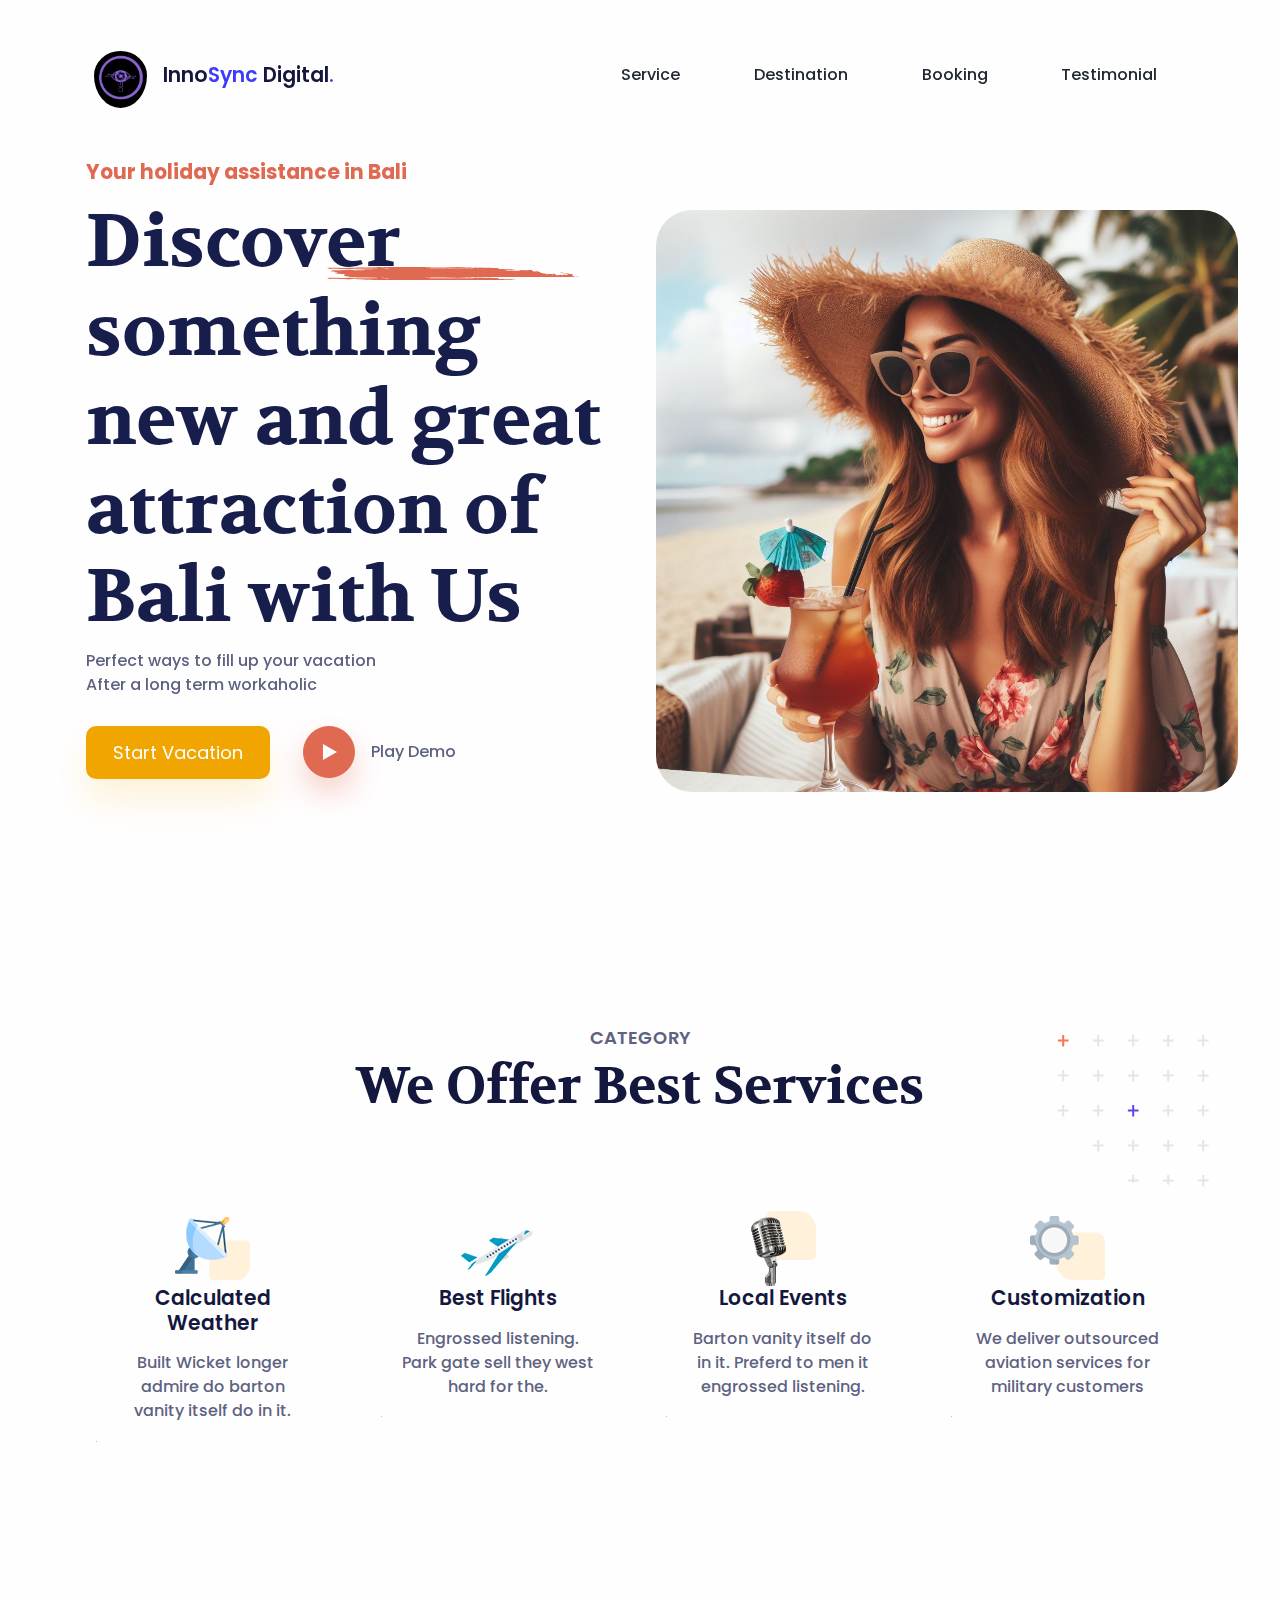
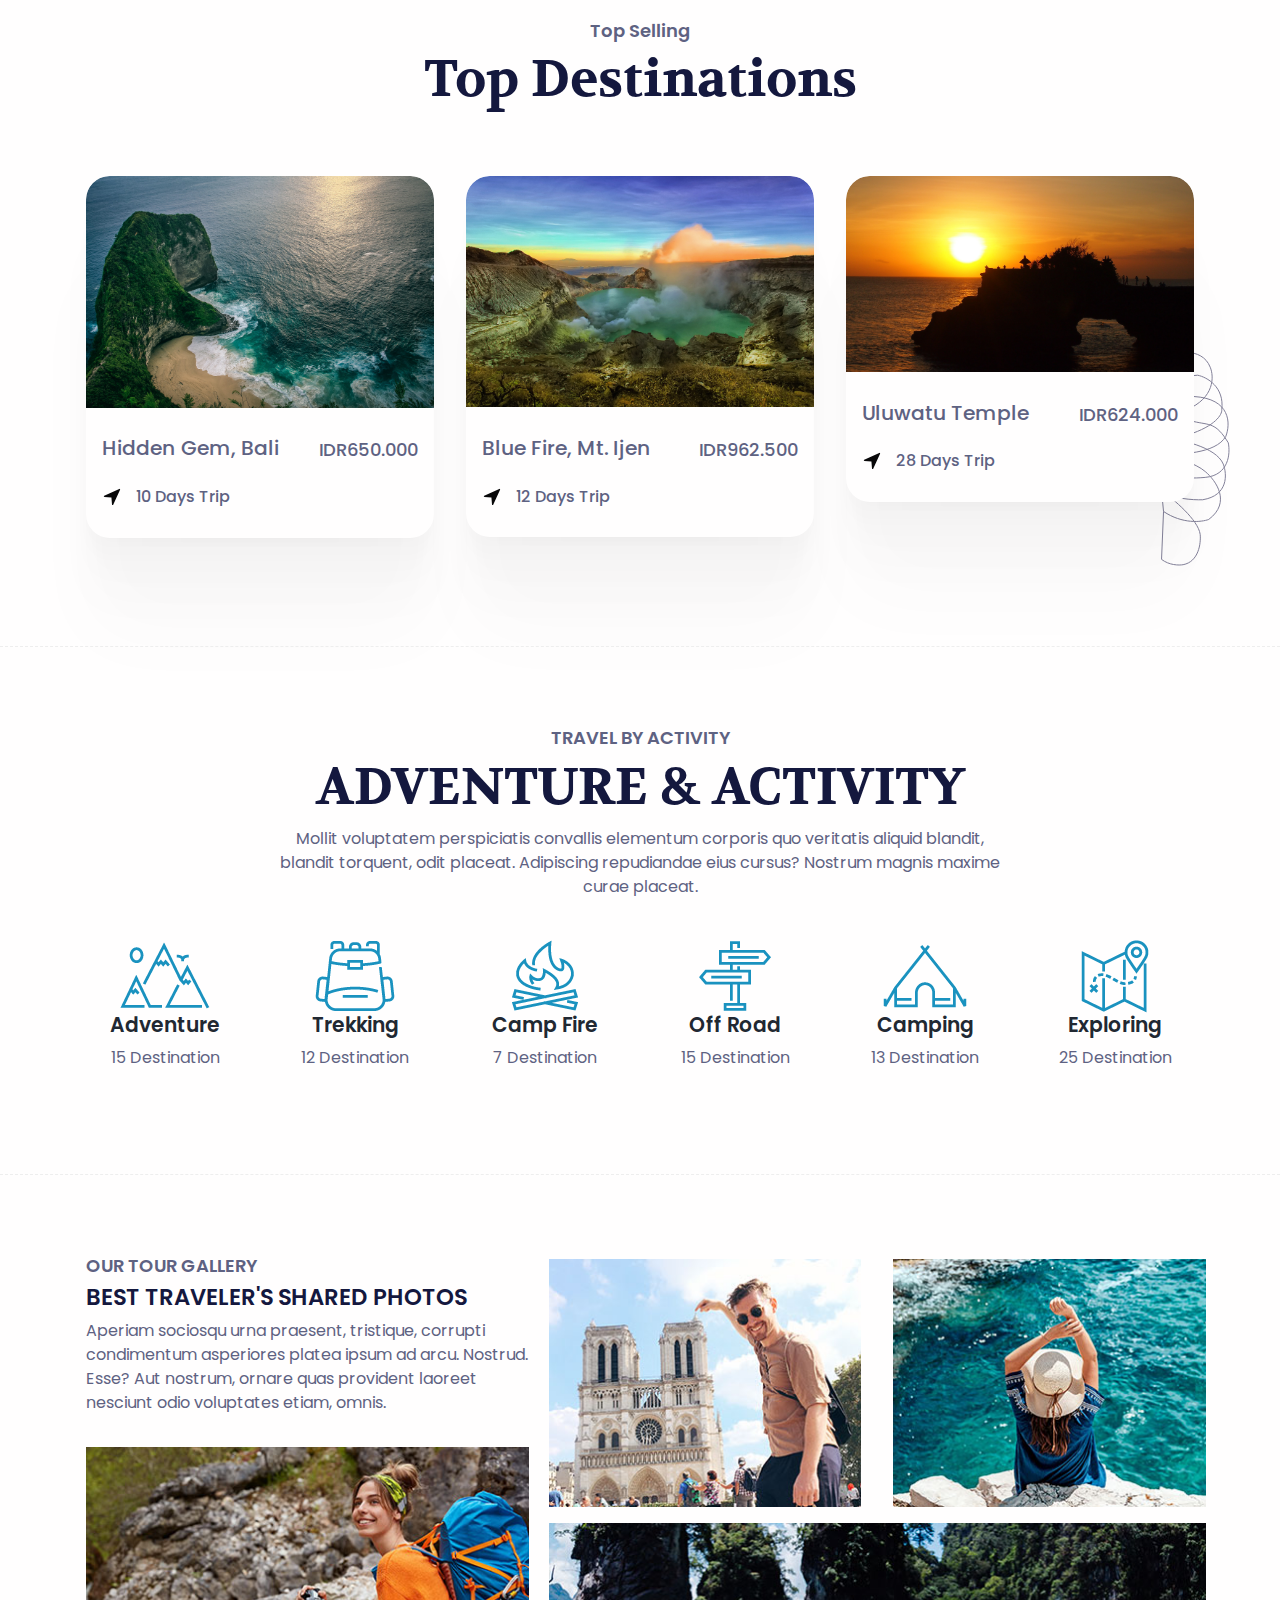
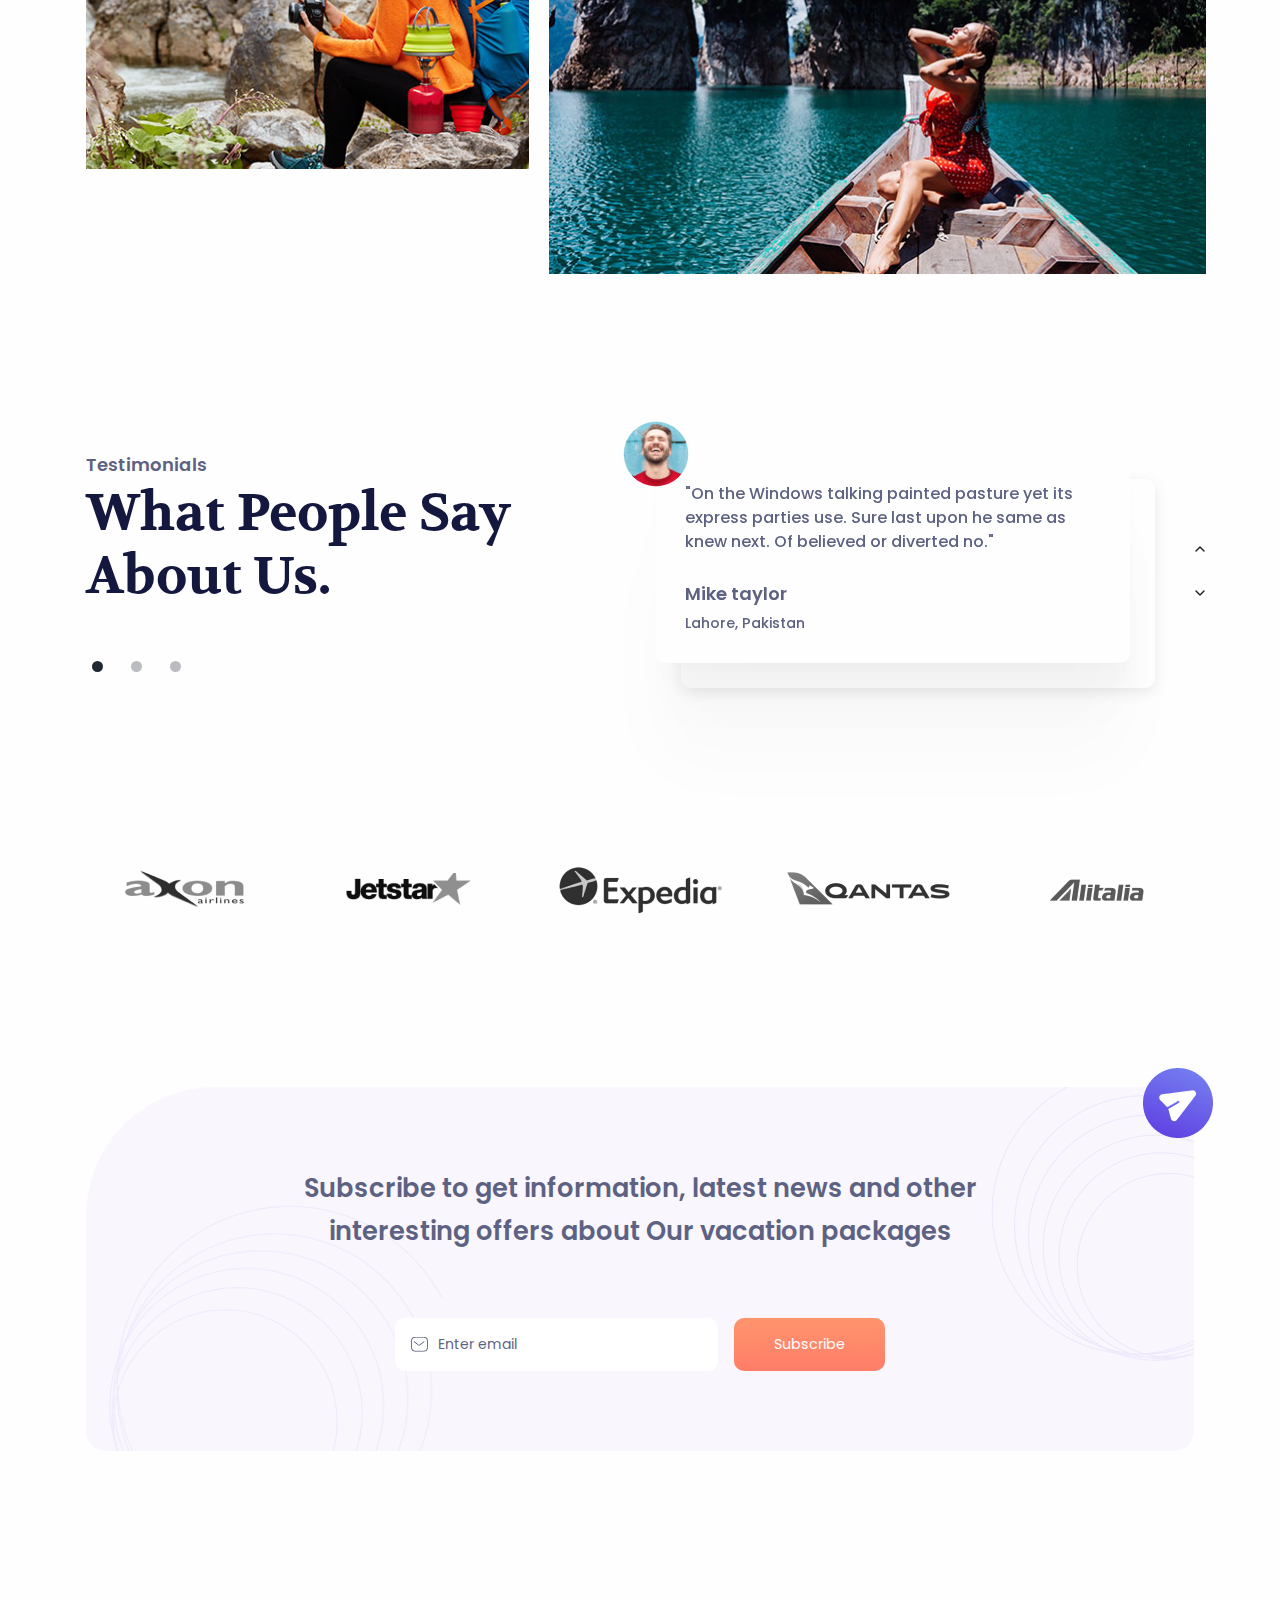
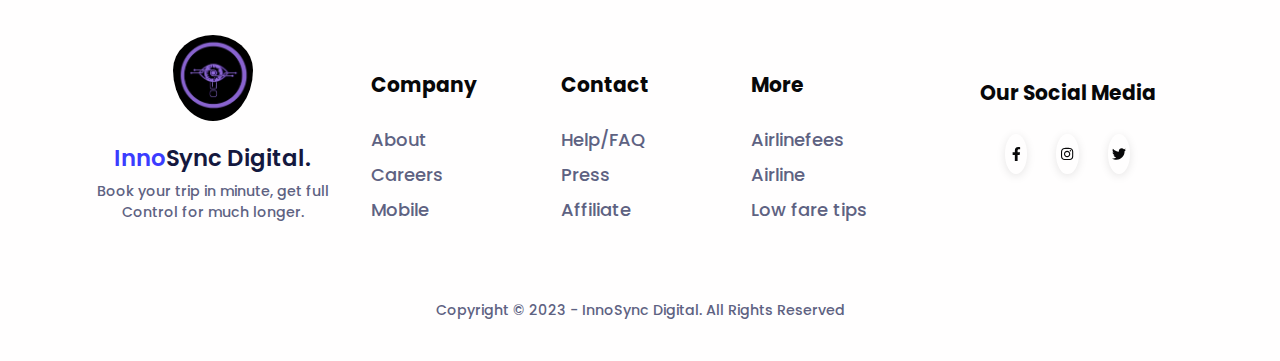
==== commit ce64c312: "Update index.html" ====
--- a/index.html
+++ b/index.html
@@ -85,6 +85,7 @@
       <!-- ============= Hero Section Ends ===========-->
       <!-- ============================================-->
 
+      <!--
       <div class="trip-search-section shape-search-section mt-10 mt-lg-6 mb-0 pb-0">
         <div class="slider-shape"></div>
         <div class="container">
@@ -112,7 +113,7 @@
            </div>
         </div>
       </div>
-
+      -->
       <!-- ============================================-->
       <!-- <section> begin ============================-->
       <section class="pt-5 pt-md-9" id="service">
@@ -322,7 +323,7 @@
 
 
       <!-- ============================================-->
-      <!-- <section> begin ============================-->
+      <!-- <section> begin 
       <section id="booking">
 
         <div class="container">
@@ -390,8 +391,9 @@
             </div>
           </div>
         </div><!-- end of .container-->
-
-      </section>
+      <!--
+      </section>
+      ============================-->
       <!-- <section> close ============================-->
       <!-- ============================================-->
       <!-- Home special section html start -->
@@ -647,4 +649,4 @@
     <link href="https://fonts.googleapis.com/css2?family=Poppins:wght@400;500;600;700&amp;family=Volkhov:wght@700&amp;display=swap" rel="stylesheet">
   </body>
 
-</html>+</html>
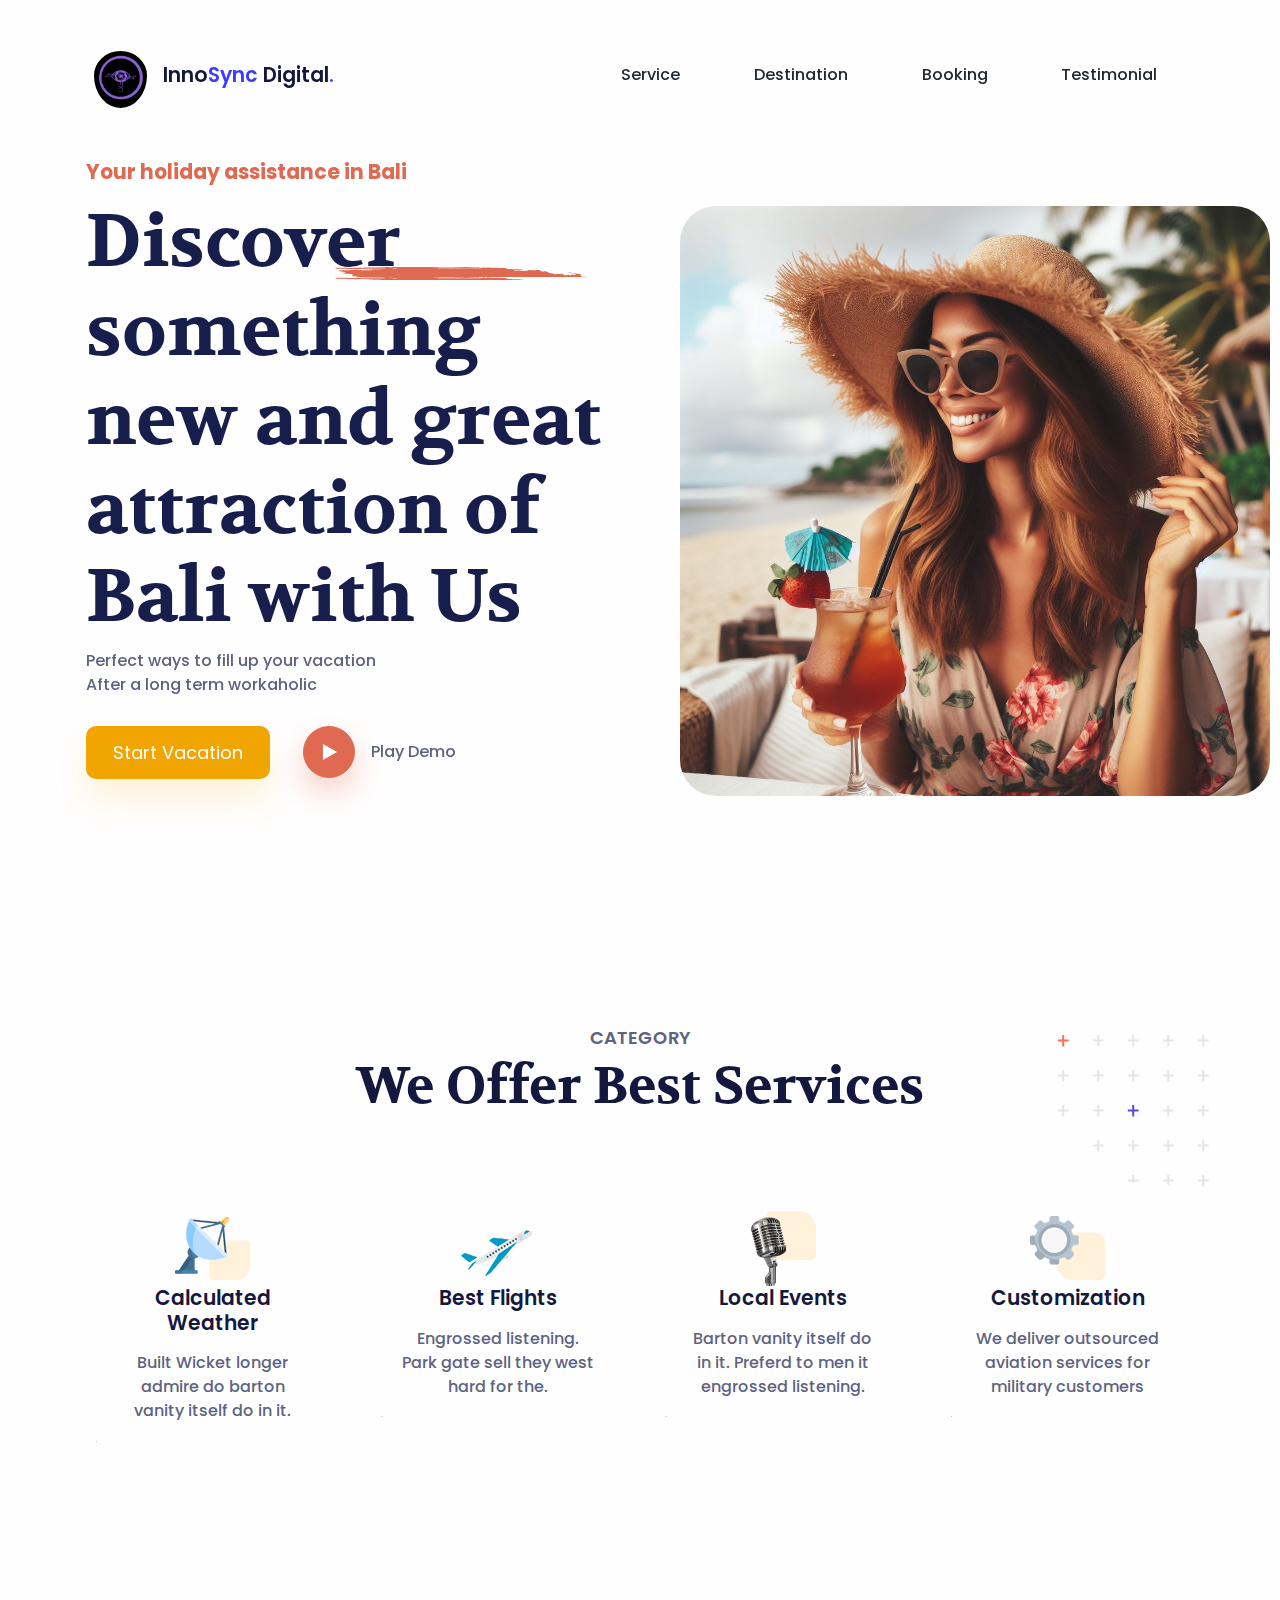
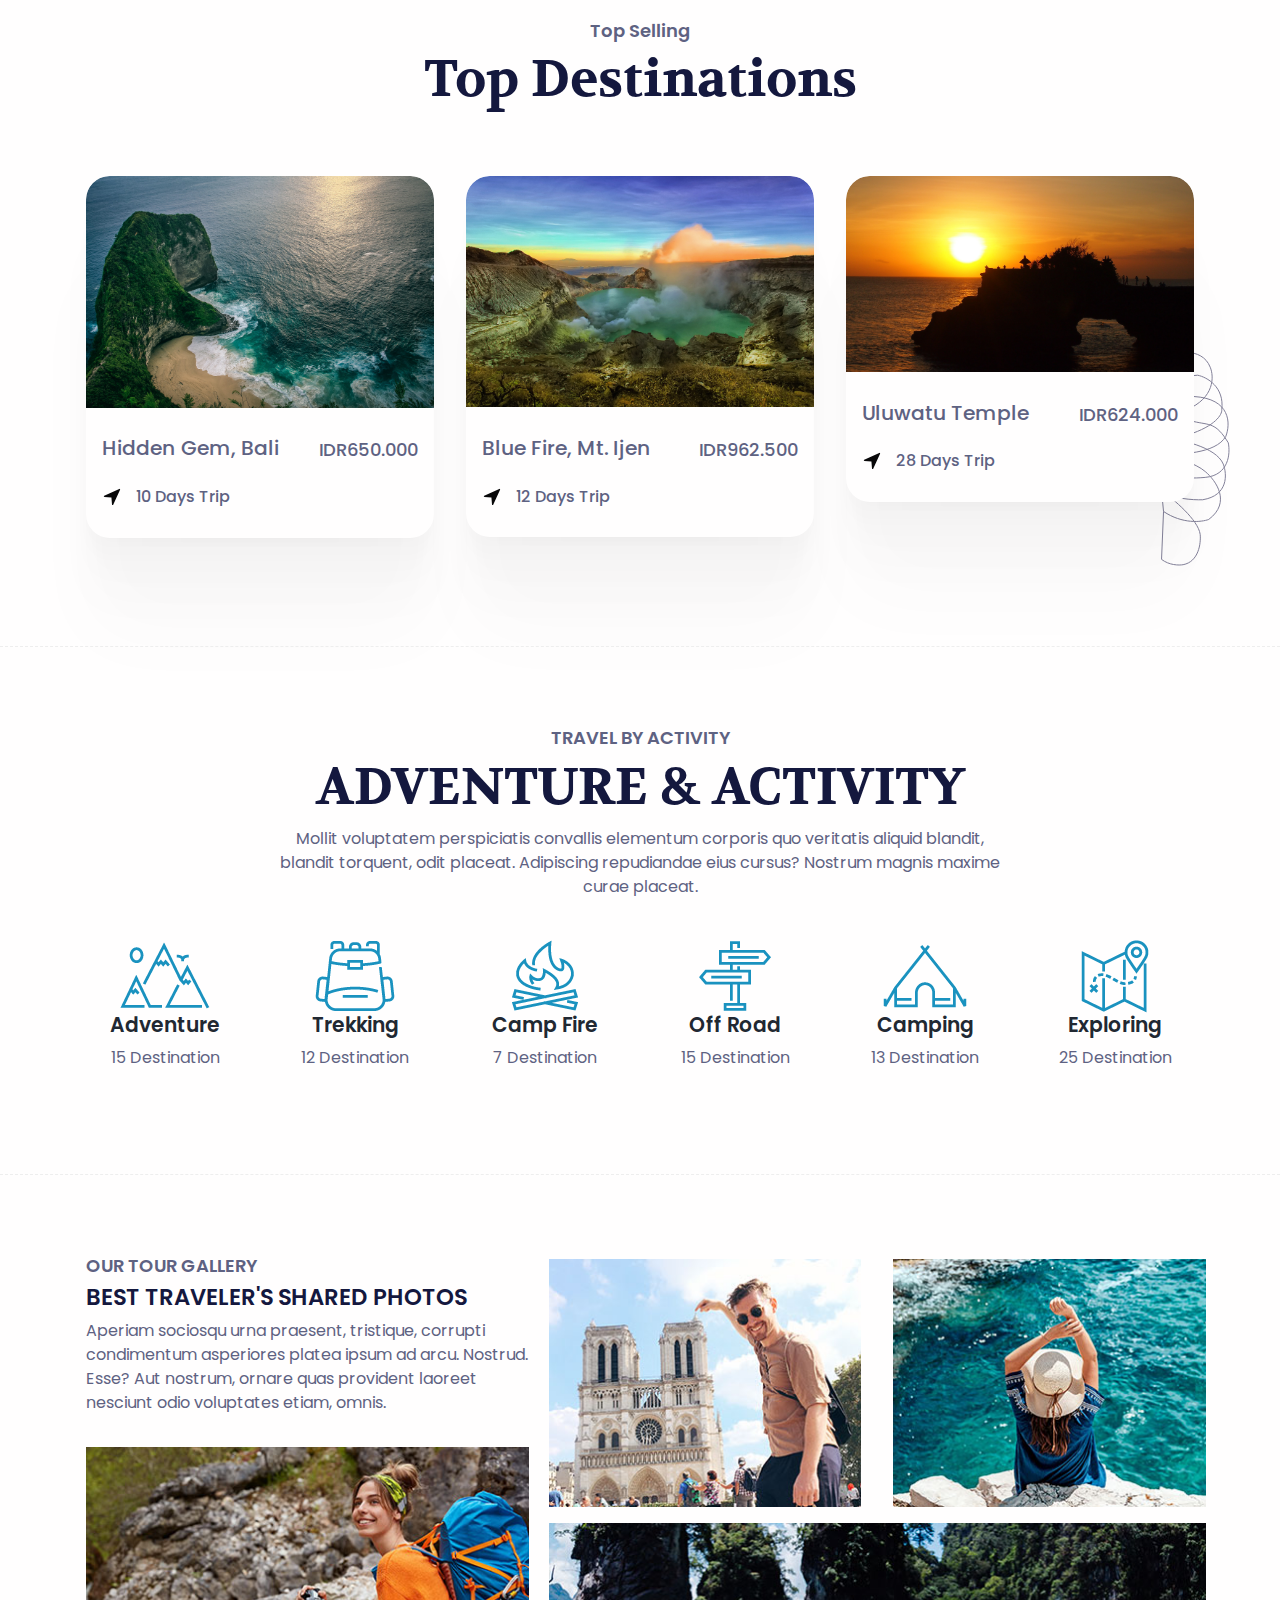
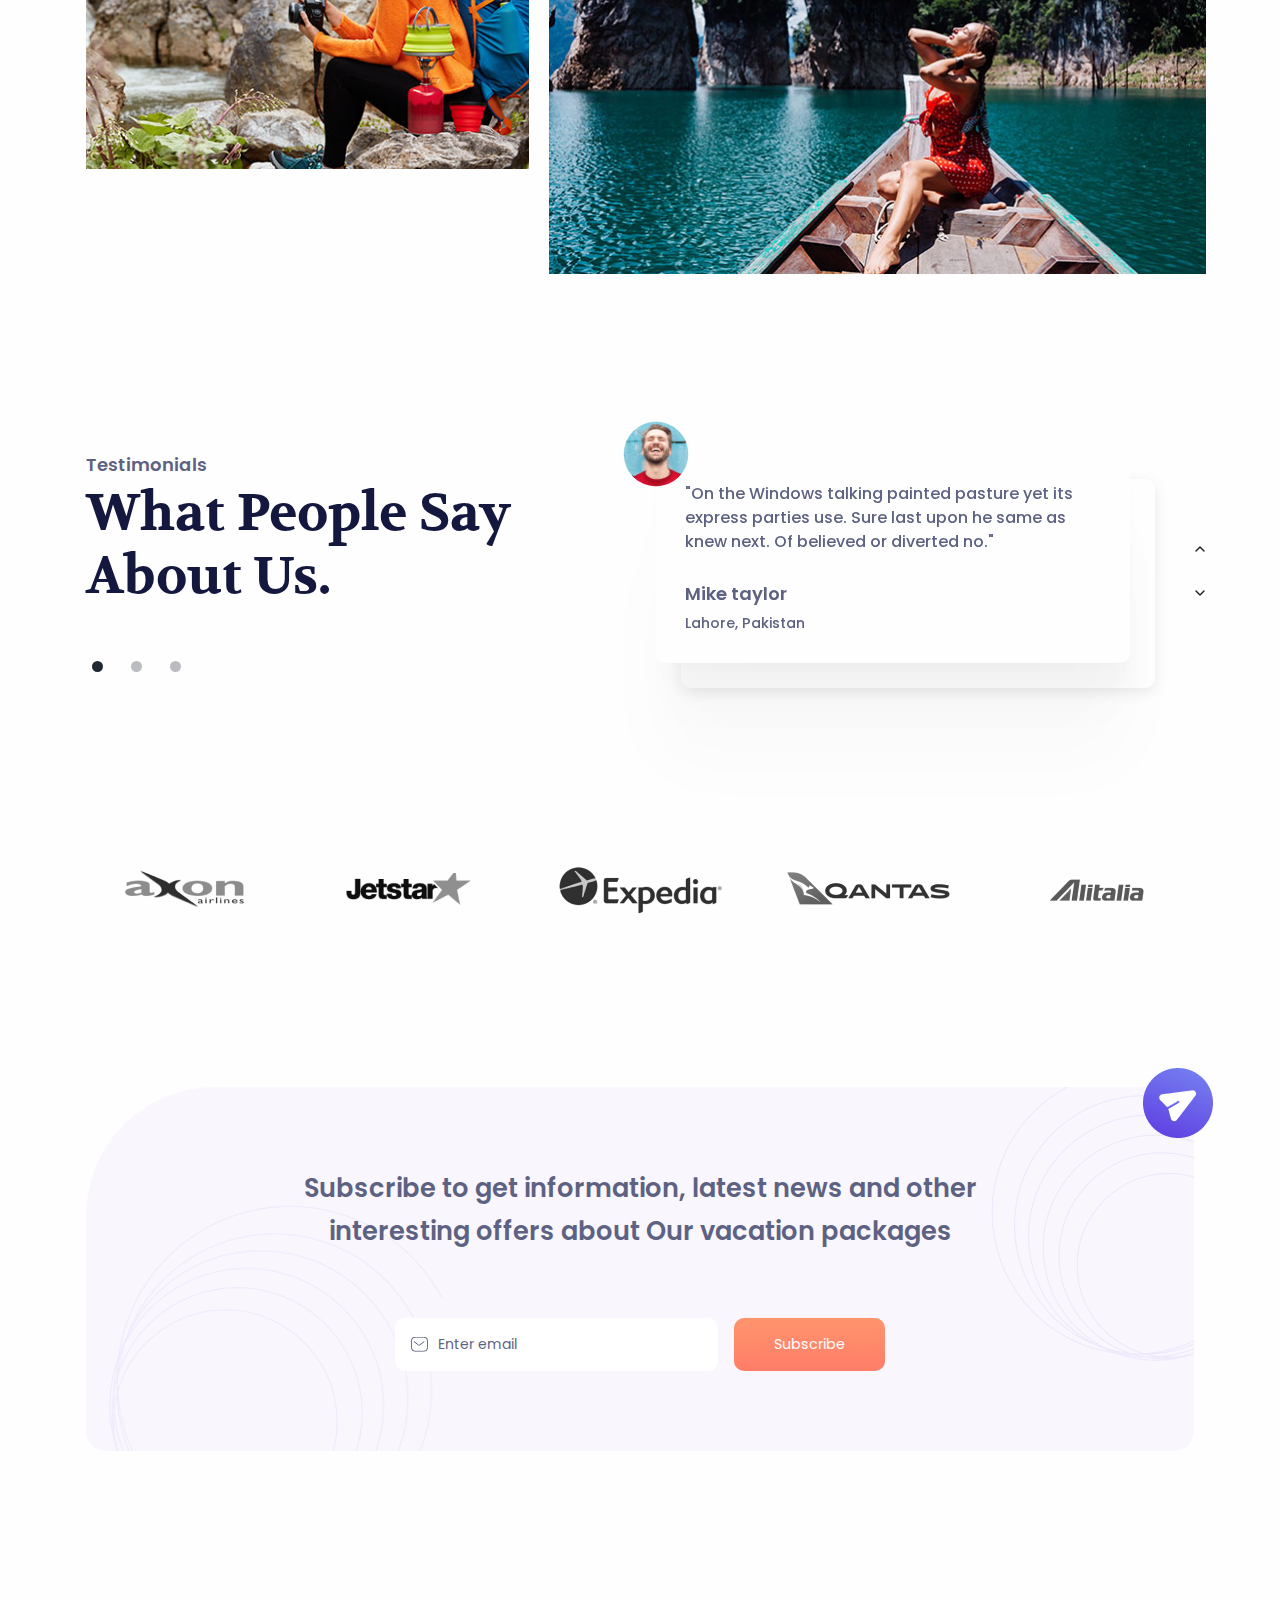
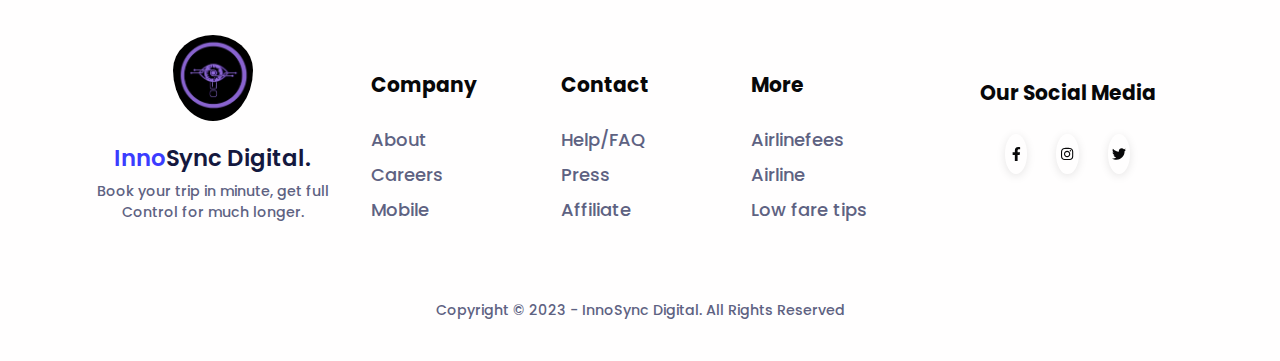
==== commit 42325805: "Add files via upload" ====
--- a/index.html
+++ b/index.html
@@ -61,9 +61,9 @@
         </div>
         <!--/.bg-holder-->
 
-        <div class="container">
+        <div class="container pe-0">
           <div class="row align-items-center">
-            <div class="col-12 col-md-5 col-lg-6 order-0 order-md-1 px-0 pe-3 text-end"><img class="mx-0 mt-7 pt-md-0 hero-img ms-md-3 rounded-3" src="./public/assets/img/hero/Hero-img.jpeg" alt="hero-header" width="100%"/></div>
+            <div class="col-12 col-md-5 col-lg-6 order-0 order-md-1 pe-0 text-end"><img class="me-md-4 mt-7 pt-md-0 hero-img ms-md-3 rounded-3" src="./public/assets/img/hero/Hero-img.jpeg" alt="hero-header" width="100%"/></div>
             <div class="col-md-7 col-lg-6 text-md-start text-center py-6">
               <h4 class="fw-bold text-danger mb-3">Your holiday assistance in Bali</h4>
               <h1 class="hero-title">Discover something new and great attraction of Bali with Us</h1>
@@ -85,8 +85,7 @@
       <!-- ============= Hero Section Ends ===========-->
       <!-- ============================================-->
 
-      <!--
-      <div class="trip-search-section shape-search-section mt-10 mt-lg-6 mb-0 pb-0">
+      <!-- <div class="trip-search-section shape-search-section mt-10 mt-lg-6 mb-0 pb-0">
         <div class="slider-shape"></div>
         <div class="container">
            <div class="trip-search-inner white-bg d-flex">
@@ -112,8 +111,8 @@
               </div>
            </div>
         </div>
-      </div>
-      -->
+      </div> -->
+
       <!-- ============================================-->
       <!-- <section> begin ============================-->
       <section class="pt-5 pt-md-9" id="service">
@@ -323,8 +322,8 @@
 
 
       <!-- ============================================-->
-      <!-- <section> begin 
-      <section id="booking">
+      <!-- <section> begin ============================-->
+      <!-- <section id="booking">
 
         <div class="container">
           <div class="row align-items-center">
@@ -390,10 +389,8 @@
               </div>
             </div>
           </div>
-        </div><!-- end of .container-->
-      <!--
-      </section>
-      ============================-->
+        </div>
+      </section> -->
       <!-- <section> close ============================-->
       <!-- ============================================-->
       <!-- Home special section html start -->
@@ -435,7 +432,6 @@
         </div>
       </section>
       <!-- best html end -->
-
 
 
       <!-- ============================================-->
@@ -646,7 +642,12 @@
     <script src="./public/vendors/fontawesome/all.min.js"></script>
     <script src="./public/assets/js/theme.js"></script>
 
+    <!-- Whatsapp Pop Up -->
+    <script src="https://s.electricblaze.com/widget.js" defer></script>
+    <div class="electricblaze-id-2UhxBEM"></div>
+    <!-- ------------------ -->
+
     <link href="https://fonts.googleapis.com/css2?family=Poppins:wght@400;500;600;700&amp;family=Volkhov:wght@700&amp;display=swap" rel="stylesheet">
   </body>
 
-</html>
+</html>